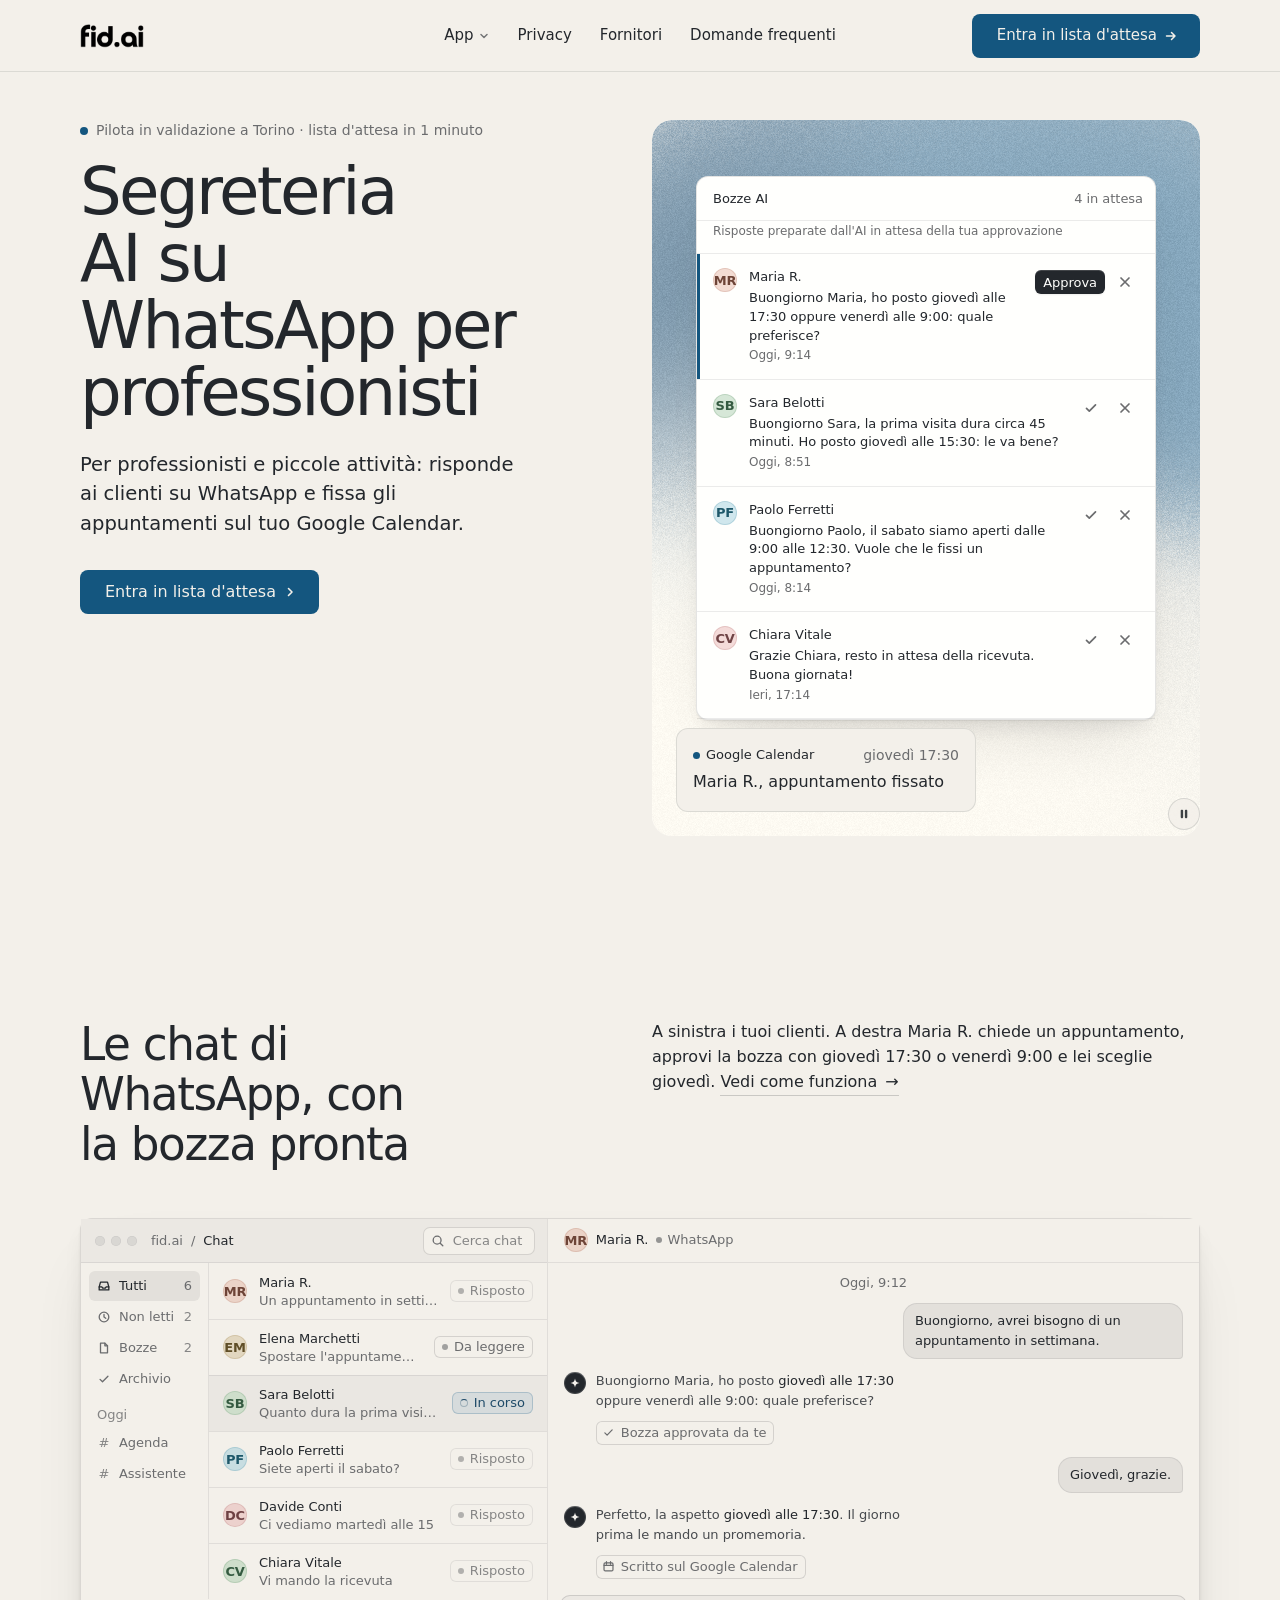
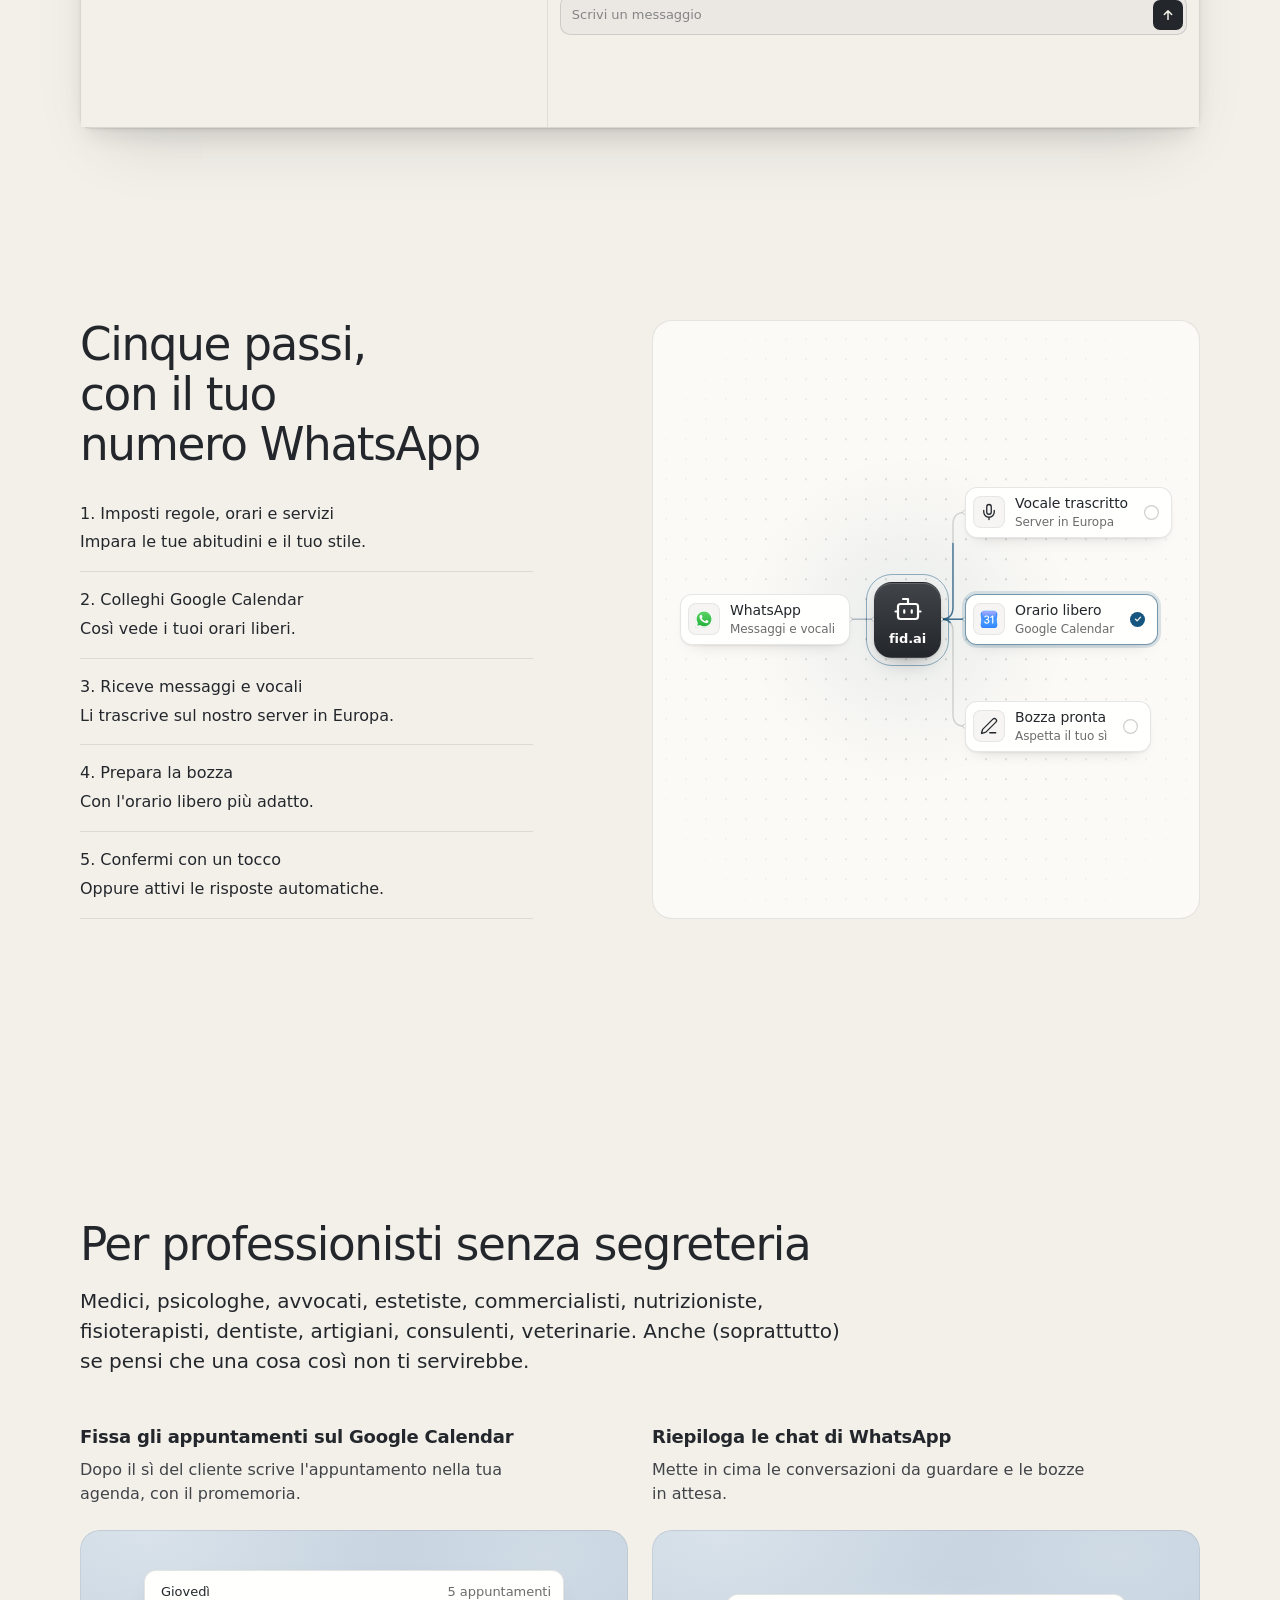
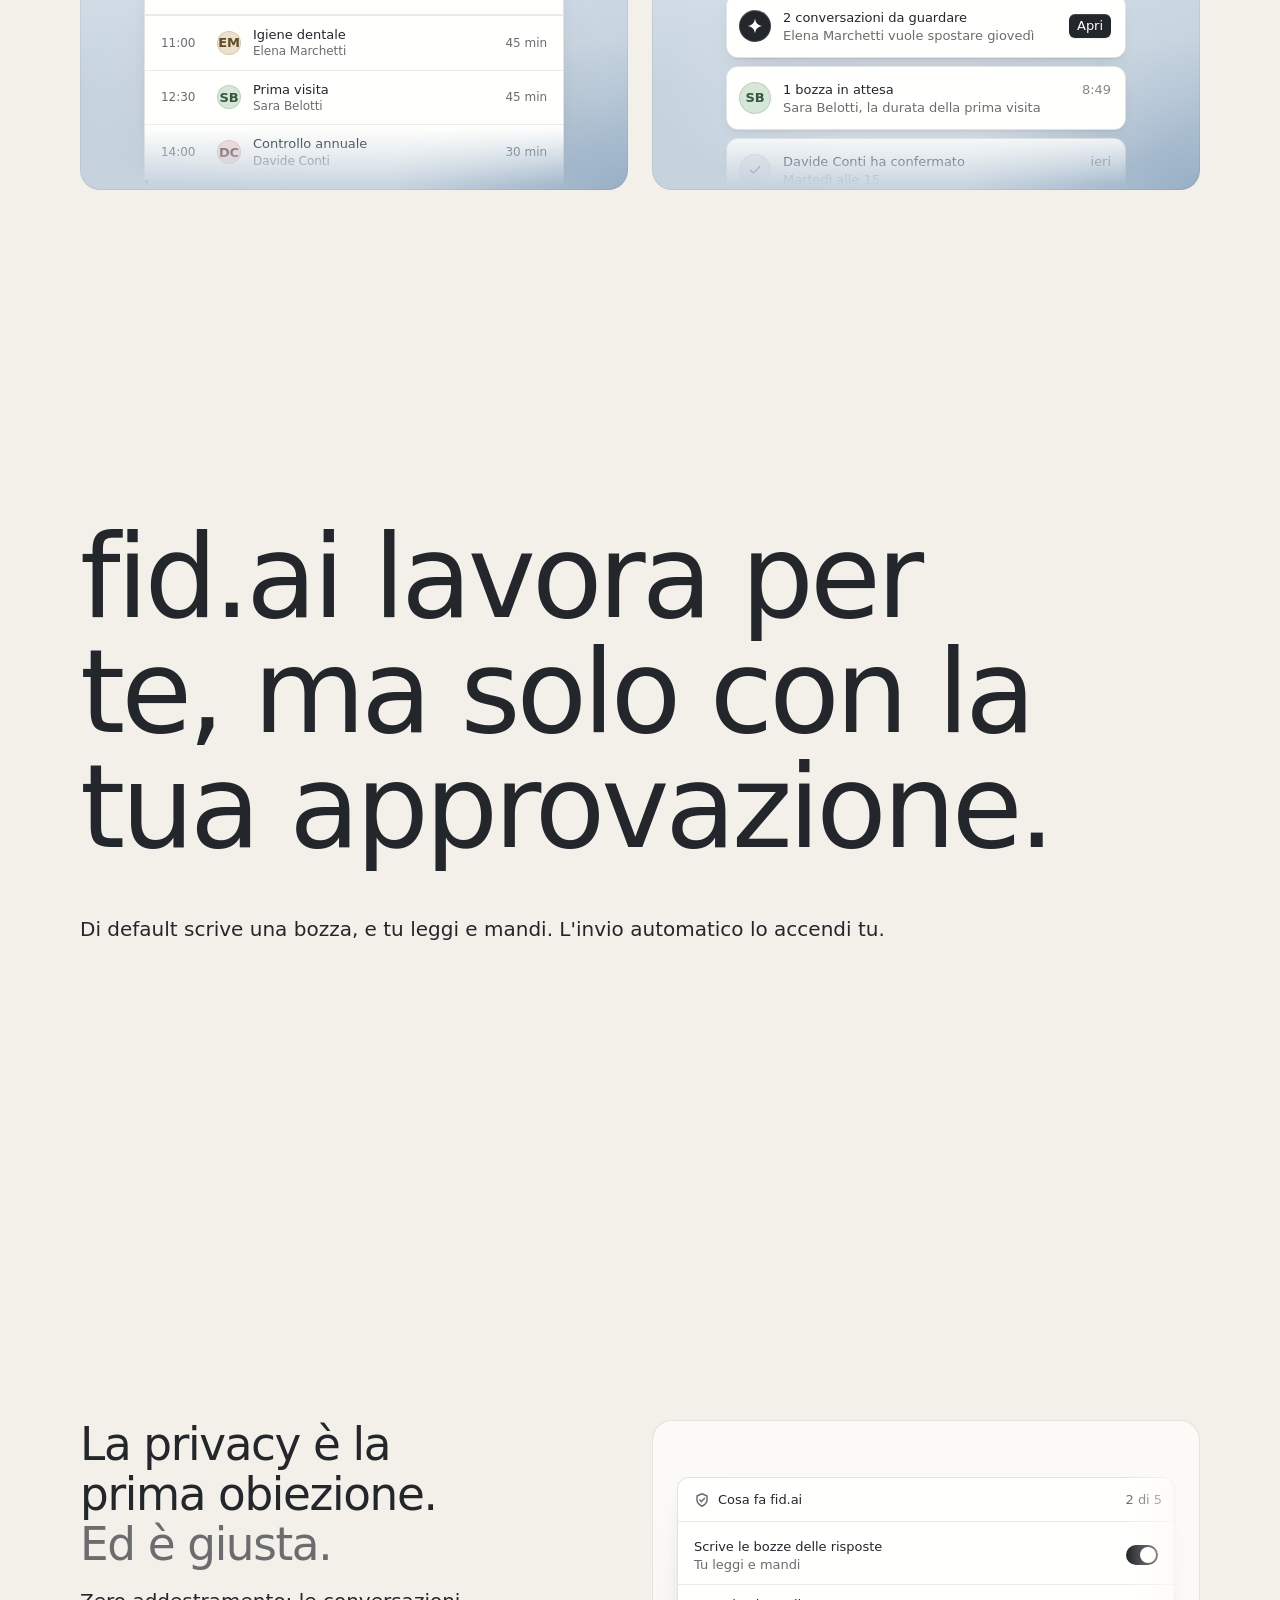
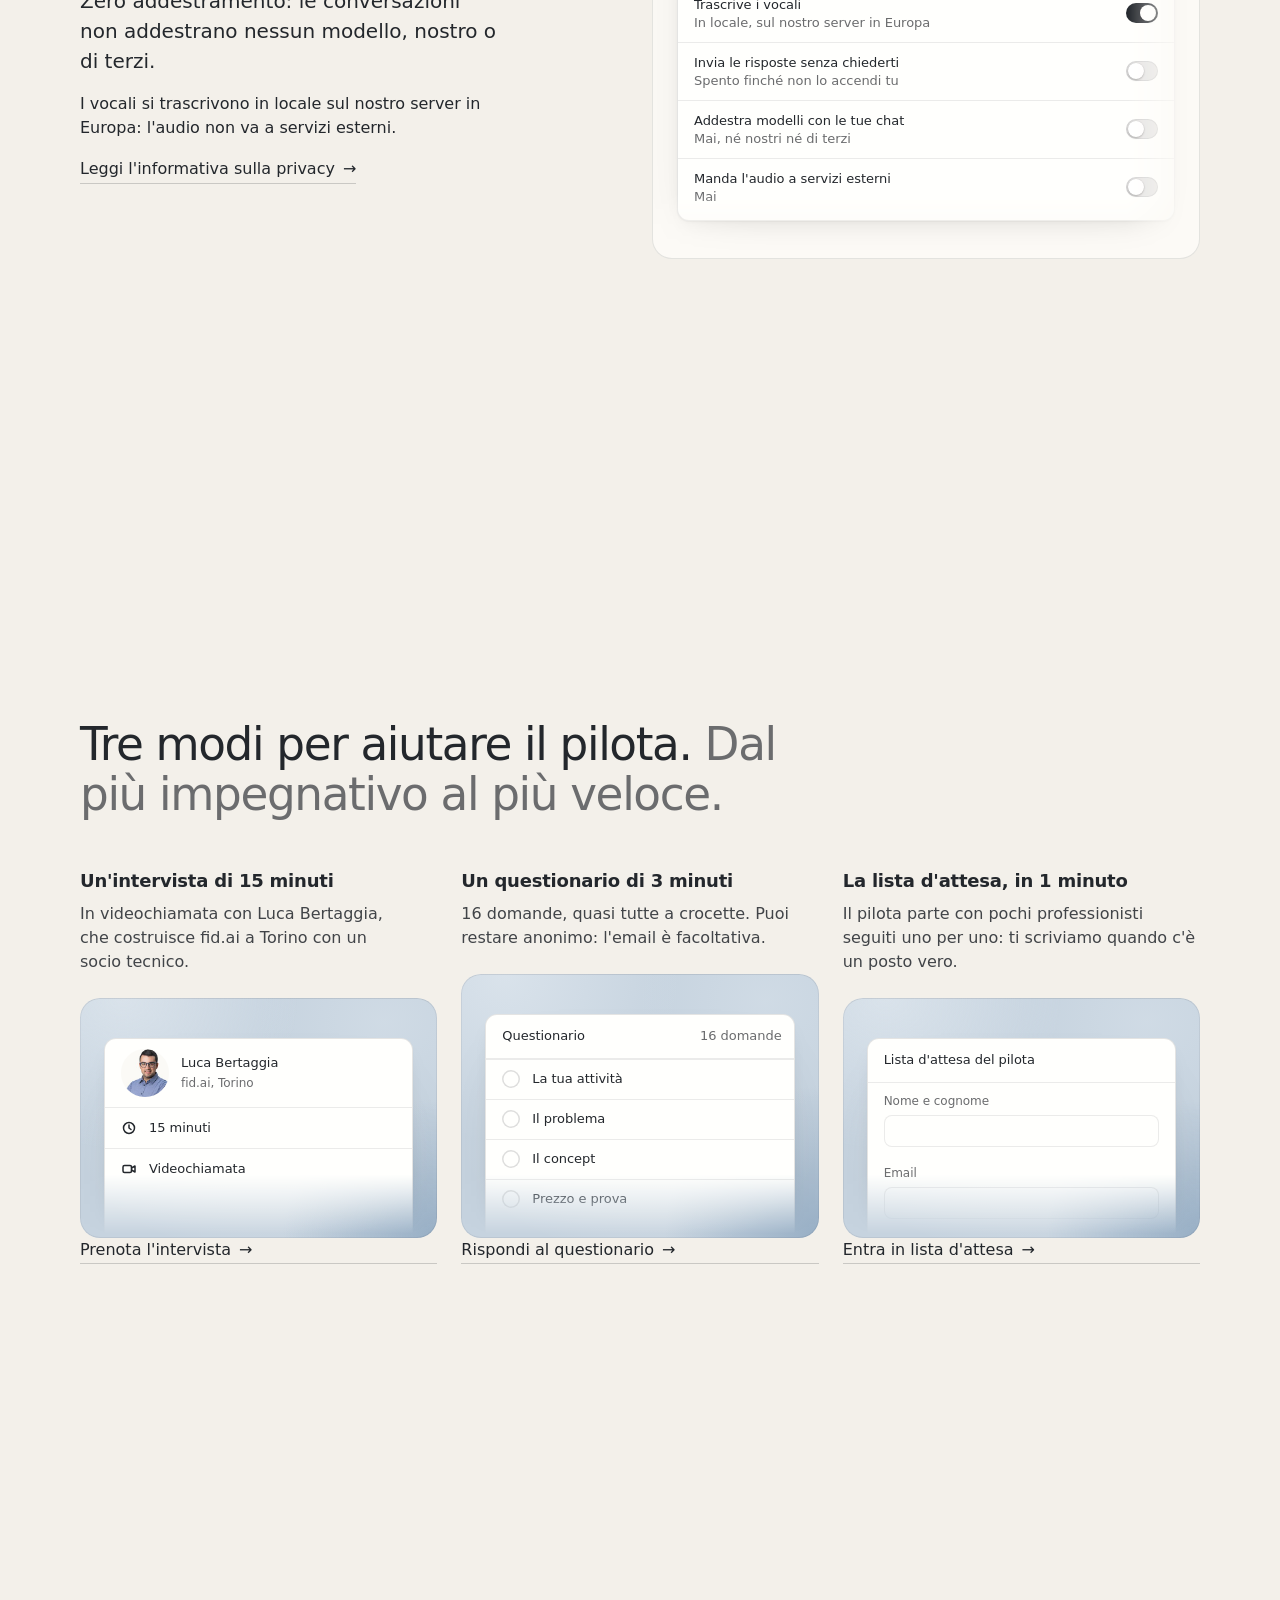
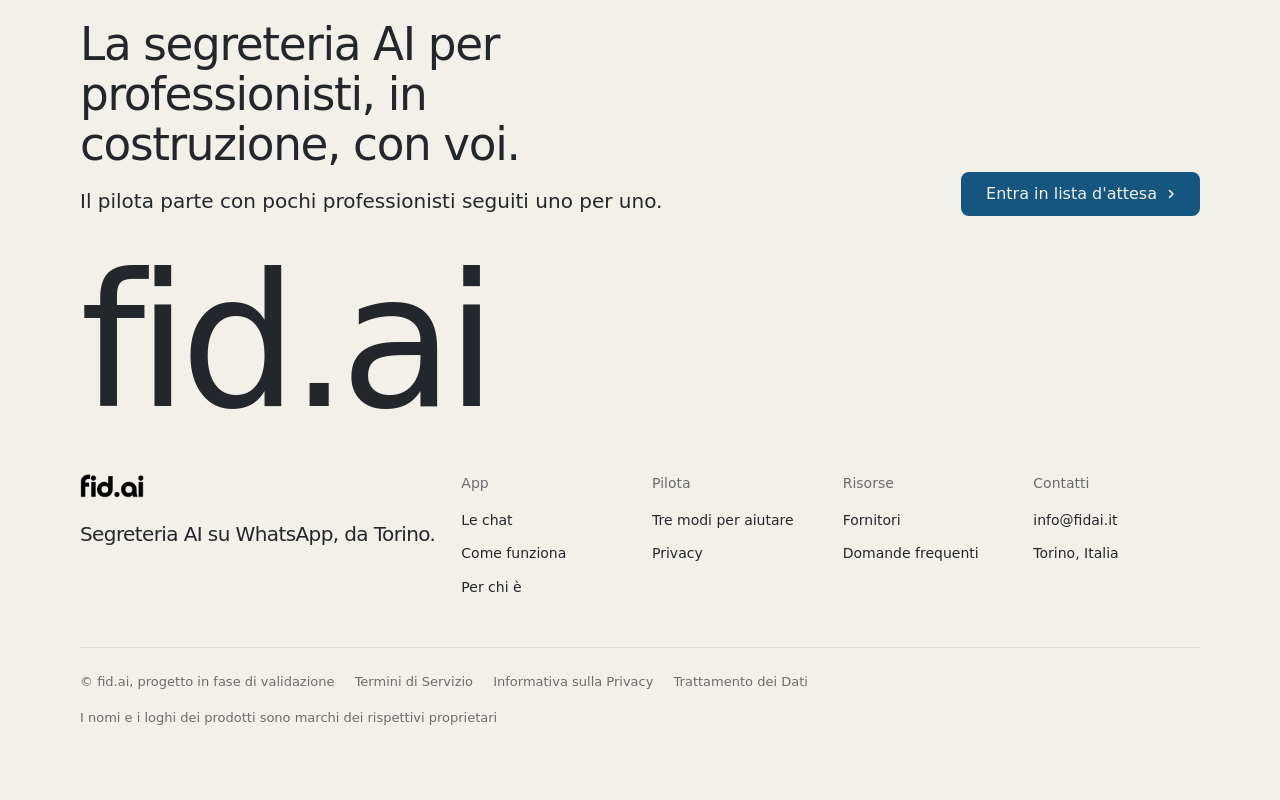
==== bozza-taste/index.html @ 705eefe1 "Bozza taste-skill in anteprima (non sostituisce la home) Co-Authored-By: Claude Opus 5.5 <noreply@an" ====
<!doctype html>
<html lang="it" data-type="software" data-radius="soft" data-ground="sky" data-buttons="arrow" data-motion>
<head>
<meta charset="utf-8">
<meta name="viewport" content="width=device-width, initial-scale=1, viewport-fit=cover">
<meta name="robots" content="noindex">
<title>fid.ai: segreteria AI su WhatsApp per professionisti</title>
<meta name="description" content="Risponde ai clienti su WhatsApp e fissa gli appuntamenti sul tuo Google Calendar, solo dopo il tuo sì. Pilota in validazione a Torino.">
<meta property="og:type" content="website">
<meta property="og:title" content="fid.ai: segreteria AI su WhatsApp per professionisti">
<meta property="og:description" content="Risponde ai clienti su WhatsApp e fissa gli appuntamenti sul Calendar, solo dopo il tuo sì.">
<meta property="og:image" content="share.jpg">
<meta name="twitter:card" content="summary_large_image">
<link rel="icon" href="img/favicon.png" type="image/png">
<link rel="apple-touch-icon" href="img/apple-touch-icon.png">
<meta name="theme-color" content="#f3f0ea">
<!-- <link rel="canonical" href="https://fidai.it/"> : da attivare quando la bozza sostituisce la home -->
<meta name="site-kind" content="software">
<meta name="page-type" content="software">
<link rel="preload" href="fonts/funnel-display.woff2" as="font" type="font/woff2" crossorigin>
<link rel="preload" href="fonts/funnel-sans.woff2" as="font" type="font/woff2" crossorigin>
<link rel="stylesheet" href="assets/system.css">
<link rel="stylesheet" href="assets/ui/cards.css">
<link rel="stylesheet" href="assets/motion/motion.css">
<link rel="stylesheet" href="assets/backgrounds/backgrounds.css">
<link rel="stylesheet" href="assets/layout/layout.css">
<link rel="stylesheet" href="assets/icons/icon.css">
<style>
@font-face { font-family: "Funnel Display"; src: url(fonts/funnel-display.woff2) format("woff2"); font-weight: 400 700; font-display: swap; }
@font-face { font-family: "Funnel Sans"; src: url(fonts/funnel-sans.woff2) format("woff2"); font-weight: 400 600; font-display: swap; }
@font-face { font-family: "DM Mono"; src: url(fonts/dm-mono-400.woff2) format("woff2"); font-weight: 400; font-display: swap; }
:root {
  --p-bg: #f3f0ea; --p-surface: #fcfaf6; --p-ink: #23272c; --p-muted: #6b6c6e;
  --p-accent: #14567f; --p-accent-ink: #f3f0ea; --p-action: #14567f; --p-action-ink: #f3f0ea;
  --p-inv-bg: #23272c; --p-inv-surface: #2f3337; --p-inv-ink: #f3f0ea; --p-inv-muted: #9d9d9c;
  --p-inv-accent: #f3f0ea; --p-inv-accent-ink: #23272c; --p-inv-action: #f3f0ea; --p-inv-action-ink: #23272c;
  --font-display: "Funnel Display", system-ui, sans-serif;
  --font-text: "Funnel Sans", system-ui, sans-serif;
  --font-mono: "DM Mono", ui-monospace, "SFMono-Regular", Menlo, Consolas, monospace;
  --display-weight: 400;
  --display-tracking: -0.03em;
  --display-tracking-xl: -0.04em;
  --ly-scale: 0.98;
}
</style>
<link rel="stylesheet" href="assets/ui/base.css">
<link rel="stylesheet" href="assets/ui/window/fragment.css">
<link rel="stylesheet" href="assets/ui/chat/fragment.css">
<link rel="stylesheet" href="assets/ui/calendar/fragment.css">
<link rel="stylesheet" href="assets/ui/notify/fragment.css">
<link rel="stylesheet" href="assets/ui/toggles/fragment.css">
<link rel="stylesheet" href="assets/ui/checklist/fragment.css">
<link rel="stylesheet" href="assets/diagrams/diagram.css">
<script>document.documentElement.classList.add('m-enter');setTimeout(()=>document.documentElement.classList.add('m-enter-done'),700)</script>
<script src="assets/backgrounds/backgrounds.js"></script>
<script>document.documentElement.classList.add('mo-js');setTimeout(()=>document.documentElement.classList.add('mo-safe'),2500)</script>
<link rel="modulepreload" href="assets/moments/moments.js">
<link rel="modulepreload" href="assets/moments/lib.js">
<link rel="modulepreload" href="assets/moments/liquid-type/moment.js">
<style>
  /* il logo del cliente nella barra e nel piè di pagina */
  .nav__logo img { display: block; height: 24px; width: auto; }
  /* dentro la figura dell'apertura: la schermata Bozze AI dell'app */
  .bz { width: 100%; }
  .bz__sub { margin: 0; padding: 0 16px 12px; font-size: 12px; color: var(--u-muted, #6b6c6e); }
  .bz__list { list-style: none; margin: 0; padding: 0; border-top: 1px solid var(--u-line); }
  .bz__row { display: grid; grid-template-columns: auto minmax(0, 1fr) auto; gap: 12px; align-items: start; padding: 14px 16px; border-bottom: 1px solid var(--u-line); }
  .bz__row.is-on { box-shadow: inset 3px 0 0 var(--accent); }
  .bz__text { display: flex; flex-direction: column; gap: 2px; font-size: 13px; line-height: 1.45; min-width: 0; }
  .bz__text b { font-weight: 500; }
  .bz__text time { font-size: 12px; color: var(--u-muted, #6b6c6e); }
  .bz__acts { display: flex; align-items: center; gap: 6px; }
  .bz__ico { display: inline-grid; place-items: center; width: 28px; height: 28px; border-radius: 8px; color: var(--u-muted, #6b6c6e); }
  .bz__ico svg { width: 16px; height: 16px; fill: none; stroke: currentColor; stroke-width: 1.7; stroke-linecap: round; stroke-linejoin: round; }
  /* la finestra dell'app: ricetta app-frame */
  .app.ui { display: grid; grid-template-columns: minmax(0, 5fr) minmax(0, 7fr); margin-top: var(--s-7); background: var(--u-bg); border: 1px solid var(--u-border); border-radius: var(--u-r); box-shadow: var(--u-shadow); }
  .app > .app__pane { position: relative; min-width: 0; min-height: 0; overflow: hidden; }
  .app > .app__pane + .app__pane { border-left: 1px solid var(--u-line); }
  .app > .app__pane > .ui-panel { width: 100%; border: 0; border-radius: 0; box-shadow: none; }
  .app > .app__pane::after { content: ""; position: absolute; inset: auto 0 0 0; height: 64px; background: linear-gradient(transparent, var(--u-bg)); pointer-events: none; }
  @media (min-width: 1024px) and (max-width: 1279px) { .app.ui { grid-template-columns: minmax(0, 4fr) minmax(0, 8fr); } }
  @media (max-width: 1023px) {
    .app.ui { grid-template-columns: minmax(0, 1fr); grid-template-rows: auto minmax(0, 1fr); }
    .app > .app__pane--list { max-height: 252px; }
    .app > .app__pane--list::after { display: none; }
    .app .ui-win__side { display: none; }
    .app .ui-win__body { grid-template-columns: minmax(0, 1fr); }
    .app > .app__pane + .app__pane { border-left: 0; border-top: 1px solid var(--u-line); }
  }
  @media (max-width: 639px) {
    .app.ui { grid-template-rows: minmax(0, 1fr); }
    .app > .app__pane--list { display: none; }
    .app > .app__pane + .app__pane { border-top: 0; }
  }
  /* le due schede di «per chi» */
  #per-chi .panel { --p-h: 260px; }
  @media (max-width: 639px) { #per-chi .panel { --p-h: 250px; } #come .frame, #privacy .frame { --ratio: 130%; } }
  /* tablet: il diagramma più basso, solo la prima scheda «aiuta» con il riquadro, così ogni sezione resta di una schermata */
  @media (min-width: 1024px) and (max-width: 1279px) { #privacy .frame { --ratio: 110%; } }
  @media (min-width: 800px) and (max-width: 1023px) { #privacy .frame { --ratio: 85% !important; } }
  @media (min-width: 640px) and (max-width: 1023px) { #come .frame { --ratio: 50%; } #come ol.rows { display: grid; grid-template-columns: 1fr 1fr; column-gap: var(--s-5); } #privacy .frame { --ratio: 70%; } #privacy .at-corner { --ay: calc(100% - 400px); } #per-chi .panel { --p-h: 310px; } #approvazione .mo-lt__type { font-size: 13vw; } .close__word { font-size: calc(22svh - 110px); } #come .wrap > *, #privacy .wrap > * { grid-column: 1 / -1; } #aiuta .card:not(:first-child) .panel { display: none; } }
  /* dentro le schede: l'agenda del giorno e i tre modi per aiutare */
  .ag, .mini { width: 100%; }
  .ag__list, .mini__list { list-style: none; margin: 0; padding: 0; }
  .ag__row { display: grid; grid-template-columns: 44px auto minmax(0, 1fr) auto; gap: 12px; align-items: center; padding: 10px 16px; border-top: 1px solid var(--u-line); font-size: 13px; }
  .ag__row time { font-size: 12px; color: var(--u-muted, #6b6c6e); }
  .ag__row.is-on { box-shadow: inset 3px 0 0 var(--accent); }
  .ag__text { display: flex; flex-direction: column; min-width: 0; line-height: 1.35; }
  .ag__text b, .mini b { font-weight: 500; }
  .ag__text span, .ag__dur, .mini__sub { font-size: 12px; color: var(--u-muted, #6b6c6e); }
  .mini__row { display: flex; align-items: center; gap: 12px; padding: 10px 16px; border-top: 1px solid var(--u-line); font-size: 13px; }
  .mini__row .ui-check__box { flex: none; }
  .mini__field { display: grid; gap: 4px; padding: 8px 16px; font-size: 12px; color: var(--u-muted, #6b6c6e); }
  .mini__field span { display: block; height: 32px; border: 1px solid var(--u-line); border-radius: 8px; background: var(--u-bg); }
  .mini__face { position: relative; display: block; flex: none; width: 48px; height: 48px; border-radius: 50%; overflow: clip; }
  .mini__face img { width: 100%; height: 100%; object-fit: cover; }
  .footer__legal .legal-item { margin-right: var(--s-4); }
  #aiuta .panel { --p-h: 240px; }
  @media (max-width: 639px) { .hero .ly-float { display: none; } }
  /* il nome in chiusura: Funnel Display sale oltre l'interlinea .86 del kit */
  .close__word { line-height: 1.02; }
</style>
</head>
<body>
<!-- type: software (segreteria AI su WhatsApp per professionisti)
     deal: hero split, nav nav-centre, close close-word, footer footer-columns, rhythm space, buttons arrow,
     mark arc (sostituito dal logo del cliente), palette: colori del marchio (start.mjs brand), type funnel,
     radius soft, ground sky, effect grain-gradient nella figura dell'apertura
     moments: liquid-type nella sezione #approvazione (marquee-row sorteggiato per primo e ri-sorteggiato: il suo scorrimento falliva cut-text e row-lines del checker) -->

<header class="nav nav--centre">
  <div class="wrap nav__bar">
    <a class="skip-link" href="#top">Vai al contenuto</a>
    <a class="nav__logo" href="#top"><img src="img/logo-nome-azienda.png" alt="fid.ai" width="64" height="24"></a>
    <nav class="nav__links" aria-label="Principale">
      <div class="nav__item">
        <a class="nav__link" href="#app">App <svg class="chev" viewBox="0 0 12 12" aria-hidden="true"><path d="M3 4.5l3 3 3-3" fill="none" stroke="currentColor" stroke-width="1.5" stroke-linecap="round" stroke-linejoin="round"/></svg></a>
        <div class="nav__menu">
          <div class="wrap grid">
            <div class="menu-col span-3">
              <p class="t-label">L'app</p>
              <a href="#app">Le chat<span>Le bozze accanto a ogni cliente</span></a>
              <a href="#come">Come funziona<span>Cinque passi, stesso numero</span></a>
              <a href="#per-chi">Per chi è<span>Professionisti senza segreteria</span></a>
            </div>
            <div class="menu-col span-3">
              <p class="t-label">Il pilota</p>
              <a href="#aiuta">Tre modi per aiutare<span>Intervista, questionario, lista</span></a>
              <a href="#privacy">Privacy<span>Bozza di default, dati in Europa</span></a>
            </div>
          </div>
        </div>
      </div>
      <div class="nav__item"><a class="nav__link" href="#privacy">Privacy</a></div>
      <div class="nav__item"><a class="nav__link" href="../resources/partner.html">Fornitori</a></div>
      <div class="nav__item"><a class="nav__link" href="../resources/faq.html">Domande frequenti</a></div>
    </nav>
    <div class="nav__actions">
      <a class="btn btn--primary" href="../lista-attesa.html">Entra in lista d'attesa</a>
    </div>
    <button class="nav__toggle" type="button" aria-expanded="false" aria-label="Menu">
      <svg width="18" height="18" viewBox="0 0 18 18" aria-hidden="true"><path d="M2 5h14M2 13h14" stroke="currentColor" stroke-width="1.6" stroke-linecap="round"/></svg>
    </button>
  </div>
</header>

<main id="top">
  <section class="hero hero--split" data-enter aria-labelledby="hero-h">
    <div class="wrap"><div class="hero-text grid hero__grid">
      <div class="hero__text span-5">
        <p class="hero__kicker"><span class="dot" aria-hidden="true"></span>Pilota in validazione a Torino · lista d'attesa in 1 minuto</p>
        <h1 id="hero-h">Segreteria AI su WhatsApp per professionisti</h1>
        <p class="hero__lead">Per professionisti e piccole attività: risponde ai clienti su WhatsApp e fissa gli appuntamenti sul tuo Google Calendar.</p>
        <div class="btn-row"><a class="btn btn--primary" href="../lista-attesa.html">Entra in lista d'attesa<svg class="m-arrow" viewBox="0 0 12 12" aria-hidden="true"><path class="m-arrow__stem" d="M1 6h8"/><path class="m-arrow__head" d="M4.5 2.5 8 6l-3.5 3.5"/></svg></a></div>
      </div>
      <div class="hero__media span-6 start-7" data-visual data-fx="grain-gradient" data-fx-seed="7">
        <div class="stage stage--fade-b"><div class="at-rise fit" style="--fit-max:460px;--ax:max(24px, 50% - 230px);--ay:56px;--ay-sm:24px">
          <div class="ui ui-panel bz" role="img" aria-label="La schermata Bozze AI di fid.ai: quattro risposte in attesa di approvazione, la prima per Maria R. con giovedì alle 17:30 o venerdì alle 9:00">
            <div class="ui-head"><div class="ui-title">Bozze AI</div><span class="ui-spacer"></span><div class="ui-meta">4 in attesa</div></div>
            <p class="bz__sub">Risposte preparate dall'AI in attesa della tua approvazione</p>
            <ul class="bz__list">
              <li class="bz__row is-on"><span class="ui-avatar" data-tone="1">MR</span><span class="bz__text"><b>Maria R.</b><span>Buongiorno Maria, ho posto giovedì alle 17:30 oppure venerdì alle 9:00: quale preferisce?</span><time>Oggi, 9:14</time></span><span class="bz__acts"><span class="ui-btn ui-btn--sm">Approva</span><span class="bz__ico"><svg viewBox="0 0 16 16"><path d="M4 4l8 8M12 4l-8 8"/></svg></span></span></li>
              <li class="bz__row"><span class="ui-avatar" data-tone="3">SB</span><span class="bz__text"><b>Sara Belotti</b><span>Buongiorno Sara, la prima visita dura circa 45 minuti. Ho posto giovedì alle 15:30: le va bene?</span><time>Oggi, 8:51</time></span><span class="bz__acts"><span class="bz__ico"><svg viewBox="0 0 16 16"><path d="m3.5 8.4 2.8 2.8 6.2-6.4"/></svg></span><span class="bz__ico"><svg viewBox="0 0 16 16"><path d="M4 4l8 8M12 4l-8 8"/></svg></span></span></li>
              <li class="bz__row"><span class="ui-avatar" data-tone="4">PF</span><span class="bz__text"><b>Paolo Ferretti</b><span>Buongiorno Paolo, il sabato siamo aperti dalle 9:00 alle 12:30. Vuole che le fissi un appuntamento?</span><time>Oggi, 8:14</time></span><span class="bz__acts"><span class="bz__ico"><svg viewBox="0 0 16 16"><path d="m3.5 8.4 2.8 2.8 6.2-6.4"/></svg></span><span class="bz__ico"><svg viewBox="0 0 16 16"><path d="M4 4l8 8M12 4l-8 8"/></svg></span></span></li>
              <li class="bz__row"><span class="ui-avatar" data-tone="5">CV</span><span class="bz__text"><b>Chiara Vitale</b><span>Grazie Chiara, resto in attesa della ricevuta. Buona giornata!</span><time>Ieri, 17:14</time></span><span class="bz__acts"><span class="bz__ico"><svg viewBox="0 0 16 16"><path d="m3.5 8.4 2.8 2.8 6.2-6.4"/></svg></span><span class="bz__ico"><svg viewBox="0 0 16 16"><path d="M4 4l8 8M12 4l-8 8"/></svg></span></span></li>
            </ul>
          </div>
        </div></div>
        <div class="ly-float">
          <div class="ly-float__row"><span class="ly-live">Google Calendar</span><span>giovedì 17:30</span></div>
          <div class="ly-float__title">Maria R., appuntamento fissato</div>
        </div>
      </div>
    </div></div>
  </section>

  <section class="section" id="app" aria-labelledby="app-h">
    <div class="wrap">
      <div class="grid">
        <h2 class="span-5" id="app-h">Le chat di WhatsApp, con la bozza pronta</h2>
        <p class="span-6 start-7">A sinistra i tuoi clienti. A destra Maria R. chiede un appuntamento, approvi la bozza con giovedì 17:30 o venerdì 9:00 e lei sceglie giovedì. <a class="link" href="#come">Vedi come funziona</a></p>
      </div>
      <div class="ui app fill" role="img" aria-label="La finestra di fid.ai: l'elenco delle chat WhatsApp accanto alla conversazione con Maria R., con la bozza approvata e l'appuntamento di giovedì alle 17:30 sul Google Calendar" data-ui-pause-host>
        <div class="app__pane app__pane--list">
          <div class="ui ui-panel ui-win" data-ui="window" data-open="Bozza" data-work="In corso" data-done="Risposto">
            <div class="ui-win__bar">
              <span class="ui-dots" aria-hidden="true"><i></i><i></i><i></i></span>
              <span class="ui-win__crumb">fid.ai <i>/</i> <b>Chat</b></span>
              <span class="ui-spacer"></span>
              <span class="ui-win__search" aria-hidden="true"><svg class="ui-icon" viewBox="0 0 16 16"><circle cx="7" cy="7" r="4.5"/><path d="m10.5 10.5 3 3"/></svg><span class="ui-win__ph">Cerca chat</span></span>
            </div>
            <div class="ui-win__body">
              <nav class="ui-win__side" aria-hidden="true">
                <span class="ui-win__nav is-on"><svg class="ui-icon" viewBox="0 0 16 16"><path d="M2.5 9h3l1 1.5h3l1-1.5h3"/><path d="M2.5 9 4 3.5h8L13.5 9v3.5h-11z"/></svg>Tutti<em>6</em></span>
                <span class="ui-win__nav"><svg class="ui-icon" viewBox="0 0 16 16"><circle cx="8" cy="8" r="5.5"/><path d="M8 5v3l2 1.5"/></svg>Non letti<em>2</em></span>
                <span class="ui-win__nav"><svg class="ui-icon" viewBox="0 0 16 16"><path d="M4 2.5h5l3 3v8H4z"/><path d="M9 2.5v3h3"/></svg>Bozze<em>2</em></span>
                <span class="ui-win__nav"><svg class="ui-icon" viewBox="0 0 16 16"><path d="m3.5 8.4 2.8 2.8 6.2-6.4"/></svg>Archivio</span>
                <span class="ui-win__label">Oggi</span>
                <span class="ui-win__nav"><span class="ui-win__hash">#</span>Agenda</span>
                <span class="ui-win__nav"><span class="ui-win__hash">#</span>Assistente</span>
              </nav>
              <div class="ui-win__main">
                <div class="ui-win__cols" aria-hidden="true"><span>Cliente</span><span>Messaggio</span><span>Stato</span><span>Ora</span></div>
                <ul class="ui-win__rows">
                  <li class="ui-win__row" data-row><span class="ui-avatar" data-tone="1">MR</span><span class="ui-win__who">Maria R.</span><span class="ui-win__sub">Un appuntamento in settimana</span><span class="ui-win__st is-you" data-st>Bozza</span><span class="ui-win__age">9:12</span></li>
                  <li class="ui-win__row" data-row><span class="ui-avatar" data-tone="2">EM</span><span class="ui-win__who">Elena Marchetti</span><span class="ui-win__sub">Spostare l'appuntamento di giovedì</span><span class="ui-win__st" data-st>Da leggere</span><span class="ui-win__age">9:06</span></li>
                  <li class="ui-win__row" data-row><span class="ui-avatar" data-tone="3">SB</span><span class="ui-win__who">Sara Belotti</span><span class="ui-win__sub">Quanto dura la prima visita?</span><span class="ui-win__st" data-st>Bozza</span><span class="ui-win__age">8:49</span></li>
                  <li class="ui-win__row" data-row><span class="ui-avatar" data-tone="4">PF</span><span class="ui-win__who">Paolo Ferretti</span><span class="ui-win__sub">Siete aperti il sabato?</span><span class="ui-win__st is-done" data-st>Risposto</span><span class="ui-win__age">8:14</span></li>
                  <li class="ui-win__row" data-row><span class="ui-avatar" data-tone="5">DC</span><span class="ui-win__who">Davide Conti</span><span class="ui-win__sub">Ci vediamo martedì alle 15</span><span class="ui-win__st is-done" data-st>Risposto</span><span class="ui-win__age">Ieri</span></li>
                  <li class="ui-win__row" data-row><span class="ui-avatar" data-tone="3">CV</span><span class="ui-win__who">Chiara Vitale</span><span class="ui-win__sub">Vi mando la ricevuta</span><span class="ui-win__st is-done" data-st>Risposto</span><span class="ui-win__age">Ieri</span></li>
                </ul>
              </div>
            </div>
          </div>
        </div>
        <div class="app__pane app__pane--open" data-ui-loop>
          <div class="ui ui-panel ui-chat" data-ui="chat">
            <div class="ui-head">
              <span class="ui-avatar" data-tone="1" aria-hidden="true">MR</span>
              <div class="ui-title">Maria R.</div>
              <span class="ui-chat__online">WhatsApp</span>
              <span class="ui-spacer"></span>
            </div>
            <div class="ui-chat__body">
              <div class="ui-chat__day">Oggi, 9:12</div>
              <div class="ui-msg ui-msg--me" data-chat-q><span class="ui-msg__text">Buongiorno, avrei bisogno di un appuntamento in settimana.</span></div>
              <div class="ui-msg ui-msg--bot">
                <span class="ui-agent ui-msg__av" aria-hidden="true"></span>
                <span class="ui-msg__col">
                  <span class="ui-chat__answer">Buongiorno Maria, ho posto <b>giovedì alle 17:30</b> oppure venerdì alle 9:00: quale preferisce?</span>
                  <span class="ui-chat__srcs"><span class="ui-chat__src"><svg class="ui-icon" viewBox="0 0 16 16"><path d="m3.5 8.4 2.8 2.8 6.2-6.4"/></svg>Bozza approvata da te</span></span>
                </span>
              </div>
              <div class="ui-msg ui-msg--me"><span class="ui-msg__text">Giovedì, grazie.</span></div>
              <div class="ui-msg ui-msg--bot" data-chat-a>
                <span class="ui-agent ui-msg__av" aria-hidden="true"></span>
                <span class="ui-msg__col">
                  <span class="ui-chat__typing" aria-hidden="true"><i></i><i></i><i></i></span>
                  <span class="ui-chat__answer">Perfetto, la aspetto <b>giovedì alle 17:30</b>. Il giorno prima le mando un promemoria.</span>
                  <span class="ui-chat__srcs"><span class="ui-chat__src"><svg class="ui-icon" viewBox="0 0 16 16"><rect x="2.5" y="3.5" width="11" height="10" rx="1.5"/><path d="M2.5 6.5h11M5.5 2v3M10.5 2v3"/></svg>Scritto sul Google Calendar</span></span>
                </span>
              </div>
            </div>
            <div class="ui-chat__input"><span class="ui-chat__ph">Scrivi un messaggio</span><span class="ui-chat__send" aria-hidden="true"><svg viewBox="0 0 16 16" width="14" height="14"><path d="M8 13V3.5M3.8 7.5 8 3.3l4.2 4.2" fill="none" stroke="currentColor" stroke-width="1.7" stroke-linecap="round" stroke-linejoin="round"/></svg></span></div>
          </div>
        </div>
      </div>
    </div>
  </section>

  <section class="section g2m" id="come" aria-labelledby="come-h">
    <div class="wrap grid">
        <div class="span-5">
          <h2 id="come-h">Cinque passi, con il tuo numero WhatsApp</h2>
          <ol class="rows" style="margin-top: var(--s-6)">
            <li><span class="rows__name">1. Imposti regole, orari e servizi</span><p>Impara le tue abitudini e il tuo stile.</p></li>
            <li><span class="rows__name">2. Colleghi Google Calendar</span><p>Così vede i tuoi orari liberi.</p></li>
            <li><span class="rows__name">3. Riceve messaggi e vocali</span><p>Li trascrive sul nostro server in Europa.</p></li>
            <li><span class="rows__name">4. Prepara la bozza</span><p>Con l'orario libero più adatto.</p></li>
            <li><span class="rows__name">5. Confermi con un tocco</span><p>Oppure attivi le risposte automatiche.</p></li>
          </ol>
        </div>
        <div class="frame frame--split span-6 start-7">
          <div class="dg" data-diagram data-dg-still><script type="application/json">{"layout":"lanes","motion":{"pulse":"none"},"alt":"Un messaggio o un vocale su WhatsApp arriva a fid.ai, che trascrive il vocale sul server in Europa, trova l'orario libero sul Google Calendar e prepara la bozza che aspetta il tuo sì.","input":{"label":"WhatsApp","icon":"whatsapp","sub":"Messaggi e vocali"},"core":{"label":"fid.ai","icon":"ui:bot"},"lanes":[{"label":"Vocale trascritto","icon":"ui:mic","done":true,"sub":"Server in Europa"},{"label":"Orario libero","icon":"google-calendar","done":true,"sub":"Google Calendar"},{"label":"Bozza pronta","icon":"ui:pen-line","done":true,"sub":"Aspetta il tuo sì"}]}</script></div>
        </div>
    </div>
  </section>

  <section class="section" id="per-chi" style="--hm: 2" aria-labelledby="per-chi-h">
    <div class="wrap">
      <div class="section-head">
        <h2 id="per-chi-h">Per professionisti senza segreteria</h2>
        <p>Medici, psicologhe, avvocati, estetiste, commercialisti, nutrizioniste, fisioterapisti, dentiste, artigiani, consulenti, veterinarie. Anche (soprattutto) se pensi che una cosa così non ti servirebbe.</p>
      </div>
      <div class="grid">
        <article class="card card--row card--open span-6 m-nolift">
          <h3>Fissa gli appuntamenti sul Google Calendar</h3>
          <p>Dopo il sì del cliente scrive l'appuntamento nella tua agenda, con il promemoria.</p>
          <div class="panel">
            <div class="stage stage--fade-b"><div class="at-rise fit to-edge" style="--fit-max:420px;--ax:max(24px, 50% - 210px);--ay:40px;--ay-sm:16px">
              <div class="ui ui-panel ag" role="img" aria-label="L'agenda di giovedì in fid.ai: cinque appuntamenti, alle 17:30 quello di Maria R.">
                <div class="ui-head"><div class="ui-title">Giovedì</div><span class="ui-spacer"></span><div class="ui-meta">5 appuntamenti</div></div>
                <ul class="ag__list">
                  <li class="ag__row"><time>11:00</time><span class="ui-avatar" data-tone="2">EM</span><span class="ag__text"><b>Igiene dentale</b><span>Elena Marchetti</span></span><span class="ag__dur">45 min</span></li>
                  <li class="ag__row"><time>12:30</time><span class="ui-avatar" data-tone="3">SB</span><span class="ag__text"><b>Prima visita</b><span>Sara Belotti</span></span><span class="ag__dur">45 min</span></li>
                  <li class="ag__row"><time>14:00</time><span class="ui-avatar" data-tone="5">DC</span><span class="ag__text"><b>Controllo annuale</b><span>Davide Conti</span></span><span class="ag__dur">30 min</span></li>
                  <li class="ag__row is-on"><time>17:30</time><span class="ui-avatar" data-tone="1">MR</span><span class="ag__text"><b>Appuntamento</b><span>Maria R., promemoria il giorno prima</span></span><span class="ag__dur">Nuovo</span></li>
                  <li class="ag__row"><time>18:30</time><span class="ui-avatar" data-tone="4">PF</span><span class="ag__text"><b>Controllo</b><span>Paolo Ferretti</span></span><span class="ag__dur">30 min</span></li>
                </ul>
              </div>
            </div></div>
          </div>
        </article>
        <article class="card card--row card--open span-6 m-nolift">
          <h3>Riepiloga le chat di WhatsApp</h3>
          <p>Mette in cima le conversazioni da guardare e le bozze in attesa.</p>
          <div class="panel">
            <div class="stage stage--fade-b"><div class="at-rise fit" style="--fit-max:400px;--ax:max(24px, 50% - 200px);--ay:calc(100% - 196px);--ay-sm:calc(100% - 196px)">
              <div class="ui ui-notify" data-ui="notify">
                <ul class="ui-notify__list" data-notify-list>
                  <li class="ui-note"><span class="ui-agent ui-note__av" aria-hidden="true"></span><span class="ui-note__text"><span class="ui-note__title">2 conversazioni da guardare<time>ora</time></span><span class="ui-note__body">Elena Marchetti vuole spostare giovedì</span></span><span class="ui-btn ui-btn--sm ui-note__btn">Apri</span></li>
                  <li class="ui-note"><span class="ui-avatar ui-note__av" data-tone="3">SB</span><span class="ui-note__text"><span class="ui-note__title">1 bozza in attesa<time>8:49</time></span><span class="ui-note__body">Sara Belotti, la durata della prima visita</span></span></li>
                  <li class="ui-note"><span class="ui-note__ico"><svg class="ui-icon" viewBox="0 0 16 16"><path d="m3.5 8.4 2.8 2.8 6.2-6.4"/></svg></span><span class="ui-note__text"><span class="ui-note__title">Davide Conti ha confermato<time>ieri</time></span><span class="ui-note__body">Martedì alle 15</span></span></li>
                </ul>
              </div>
            </div></div>
          </div>
        </article>
      </div>
    </div>
  </section>

  <section class="section statement" id="approvazione" aria-labelledby="appr-h">
    <div class="wrap">
      <div data-moment="liquid-type" data-moment-opts='{"strength": 0.6}'>
        <h2 class="mo-lt__type" id="appr-h">fid.ai lavora per te, ma solo con la tua approvazione.</h2>
        <p class="t-lead" style="margin-top: var(--s-7)">Di default scrive una bozza, e tu leggi e mandi. L'invio automatico lo accendi tu.</p>
      </div>
    </div>
  </section>

  <section class="section g2m" id="privacy" aria-labelledby="privacy-h">
    <div class="wrap grid">
        <div class="span-5 stack-4">
          <h2 id="privacy-h">La privacy è la prima obiezione. <span class="muted">Ed è giusta.</span></h2>
          <p class="t-lead">Zero addestramento: le conversazioni non addestrano nessun modello, nostro o di terzi.</p>
          <p>I vocali si trascrivono in locale sul nostro server in Europa: l'audio non va a servizi esterni.</p>
          <p><a class="link" href="../legal/informativa-privacy.html">Leggi l'informativa sulla privacy</a></p>
        </div>
        <div class="frame frame--split span-6 start-7">
          <div class="stage stage--fade-br"><div class="at-corner fit" style="--fit-max:560px;--ax:max(24px, 50% - 280px);--ay:56px">
            <div class="ui ui-panel ui-toggles" data-ui="toggles">
              <div class="ui-head">
                <svg class="ui-icon ui-toggles__ico" viewBox="0 0 16 16" aria-hidden="true"><path d="M8 1.8 13 4v3.6c0 3-2.1 5.4-5 6.6-2.9-1.2-5-3.6-5-6.6V4z"/><path d="m5.8 8 1.6 1.6 3-3.2"/></svg>
                <div class="ui-title">Cosa fa fid.ai</div>
                <span class="ui-spacer"></span>
                <div class="ui-meta" data-tg-count>2 di 5</div>
              </div>
              <ul class="ui-toggles__list">
                <li class="ui-tg"><span class="ui-tg__text"><span class="ui-tg__label">Scrive le bozze delle risposte</span><span class="ui-tg__sub">Tu leggi e mandi</span></span><button class="ui-switch is-on" type="button" role="switch" aria-checked="true" aria-label="Scrive le bozze delle risposte"><i></i></button></li>
                <li class="ui-tg"><span class="ui-tg__text"><span class="ui-tg__label">Trascrive i vocali</span><span class="ui-tg__sub">In locale, sul nostro server in Europa</span></span><button class="ui-switch is-on" type="button" role="switch" aria-checked="true" aria-label="Trascrive i vocali"><i></i></button></li>
                <li class="ui-tg"><span class="ui-tg__text"><span class="ui-tg__label">Invia le risposte senza chiederti</span><span class="ui-tg__sub">Spento finché non lo accendi tu</span></span><button class="ui-switch" type="button" role="switch" aria-checked="false" aria-label="Invia le risposte senza chiederti"><i></i></button></li>
                <li class="ui-tg"><span class="ui-tg__text"><span class="ui-tg__label">Addestra modelli con le tue chat</span><span class="ui-tg__sub">Mai, né nostri né di terzi</span></span><button class="ui-switch" type="button" role="switch" aria-checked="false" aria-label="Addestra modelli con le tue chat" disabled><i></i></button></li>
                <li class="ui-tg"><span class="ui-tg__text"><span class="ui-tg__label">Manda l'audio a servizi esterni</span><span class="ui-tg__sub">Mai</span></span><button class="ui-switch" type="button" role="switch" aria-checked="false" aria-label="Manda l'audio a servizi esterni" disabled><i></i></button></li>
              </ul>
            </div>
          </div></div>
        </div>
    </div>
  </section>

  <section class="section" id="aiuta" style="--hm: 2" aria-labelledby="aiuta-h">
    <div class="wrap">
      <div class="section-head">
        <h2 id="aiuta-h">Tre modi per aiutare il pilota. <span class="muted">Dal più impegnativo al più veloce.</span></h2>
      </div>
      <div class="grid">
        <a class="card card--row card--open span-4" href="https://calendar.app.google/BSCFrTZiFVUPNc6TA">
          <h3>Un'intervista di 15 minuti</h3>
          <p>In videochiamata con Luca Bertaggia, che costruisce fid.ai a Torino con un socio tecnico.</p>
          <div class="panel">
            <div class="stage stage--fade-b"><div class="at-rise fit to-edge" style="--fit-max:320px;--ax:max(24px, 50% - 160px);--ay:40px;--ay-sm:16px">
              <div class="ui ui-panel mini">
                <div class="mini__row" style="border-top:0"><span class="m-zoom mini__face"><img class="frame__img" src="img/luca.jpg" alt="Luca Bertaggia" width="48" height="48" data-source="client" data-subject="il fondatore"></span><span><b>Luca Bertaggia</b><br><span class="mini__sub">fid.ai, Torino</span></span></div>
                <div class="mini__row"><svg class="ui-icon" viewBox="0 0 16 16" aria-hidden="true"><circle cx="8" cy="8" r="5.5"/><path d="M8 5v3l2 1.5"/></svg>15 minuti</div>
                <div class="mini__row"><svg class="ui-icon" viewBox="0 0 16 16" aria-hidden="true"><rect x="2" y="4.5" width="8.5" height="7" rx="1.5"/><path d="m10.5 7 3.5-2v6l-3.5-2"/></svg>Videochiamata</div>
              </div>
            </div></div>
          </div>
          <span class="link">Prenota l'intervista</span>
        </a>
        <a class="card card--row card--open span-4" href="../questionario.html">
          <h3>Un questionario di 3 minuti</h3>
          <p>16 domande, quasi tutte a crocette. Puoi restare anonimo: l'email è facoltativa.</p>
          <div class="panel">
            <div class="stage stage--fade-b"><div class="at-rise fit to-edge" style="--fit-max:320px;--ax:max(24px, 50% - 160px);--ay:40px;--ay-sm:16px">
              <div class="ui ui-panel mini ui-checks" role="img" aria-label="Le quattro sezioni del questionario: la tua attività, il problema, il concept, prezzo e prova">
                <div class="ui-head"><div class="ui-title">Questionario</div><span class="ui-spacer"></span><div class="ui-meta">16 domande</div></div>
                <div class="mini__row ui-check"><span class="ui-check__box"><svg viewBox="0 0 16 16"><path d="m4.5 8.2 2.3 2.3 4.7-5"/></svg></span>La tua attività</div>
                <div class="mini__row ui-check"><span class="ui-check__box"><svg viewBox="0 0 16 16"><path d="m4.5 8.2 2.3 2.3 4.7-5"/></svg></span>Il problema</div>
                <div class="mini__row ui-check"><span class="ui-check__box"><svg viewBox="0 0 16 16"><path d="m4.5 8.2 2.3 2.3 4.7-5"/></svg></span>Il concept</div>
                <div class="mini__row ui-check"><span class="ui-check__box"><svg viewBox="0 0 16 16"><path d="m4.5 8.2 2.3 2.3 4.7-5"/></svg></span>Prezzo e prova</div>
              </div>
            </div></div>
          </div>
          <span class="link">Rispondi al questionario</span>
        </a>
        <a class="card card--row card--open span-4" href="../lista-attesa.html">
          <h3>La lista d'attesa, in 1 minuto</h3>
          <p>Il pilota parte con pochi professionisti seguiti uno per uno: ti scriviamo quando c'è un posto vero.</p>
          <div class="panel">
            <div class="stage stage--fade-b"><div class="at-rise fit to-edge" style="--fit-max:320px;--ax:max(24px, 50% - 160px);--ay:40px;--ay-sm:16px">
              <div class="ui ui-panel mini" role="img" aria-label="Il modulo della lista d'attesa del pilota: nome e cognome, email, tipo di attività">
                <div class="ui-head"><div class="ui-title">Lista d'attesa del pilota</div></div>
                <div class="mini__field">Nome e cognome<span></span></div>
                <div class="mini__field">Email<span></span></div>
                <div class="mini__field">Che tipo di attività gestisci?<span></span></div>
              </div>
            </div></div>
          </div>
          <span class="link">Entra in lista d'attesa</span>
        </a>
      </div>
    </div>
  </section>
</main>

<footer class="footer closing g2m" id="contact" aria-labelledby="close-h">
  <div class="wrap">
    <div class="closing__cta close--word">
      <div class="section-head--split">
        <div><h2 id="close-h">La segreteria AI per professionisti, in costruzione, con voi.</h2><p class="t-lead">Il pilota parte con pochi professionisti seguiti uno per uno.</p></div>
        <a class="btn btn--primary" href="../lista-attesa.html">Entra in lista d'attesa<svg class="m-arrow" viewBox="0 0 12 12" aria-hidden="true"><path class="m-arrow__stem" d="M1 6h8"/><path class="m-arrow__head" d="M4.5 2.5 8 6l-3.5 3.5"/></svg></a>
      </div>
      <p class="close__word" aria-hidden="true">fid.ai</p>
    </div>
    <div class="closing__links">
      <div class="grid">
        <div class="span-4 stack-4">
          <a class="nav__logo" href="#top"><img src="img/logo-nome-azienda.png" alt="fid.ai" width="64" height="24"></a>
          <p class="footer__lede">Segreteria AI su WhatsApp, da Torino.</p>
        </div>
        <div class="span-2 footer__col"><h3>App</h3><ul><li><a href="#app">Le chat</a></li><li><a href="#come">Come funziona</a></li><li><a href="#per-chi">Per chi è</a></li></ul></div>
        <div class="span-2 footer__col"><h3>Pilota</h3><ul><li><a href="#aiuta">Tre modi per aiutare</a></li><li><a href="#privacy">Privacy</a></li></ul></div>
        <div class="span-2 footer__col"><h3>Risorse</h3><ul><li><a href="../resources/partner.html">Fornitori</a></li><li><a href="../resources/faq.html">Domande frequenti</a></li></ul></div>
        <div class="span-2 footer__col"><h3>Contatti</h3><ul><li><a href="mailto:info@fidai.it">info@fidai.it</a></li><li>Torino, Italia</li></ul></div>
      </div>
      <div class="footer__legal">
        <span><span class="legal-item">&copy; fid.ai, progetto in fase di validazione</span> <a class="legal-item" href="../legal/termini-di-servizio.html">Termini di Servizio</a> <a class="legal-item" href="../legal/informativa-privacy.html">Informativa sulla Privacy</a> <a class="legal-item" href="../legal/dpa.html">Trattamento dei Dati</a></span>
        <div class="socials"></div>
        <span class="credits">I nomi e i loghi dei prodotti sono marchi dei rispettivi proprietari</span>
      </div>
    </div>
  </div>
</footer>

<nav class="actionbar" aria-label="Azioni rapide">
  <a class="btn btn--primary" href="../lista-attesa.html">Entra in lista d'attesa</a>
</nav>

<script type="module" src="assets/system.js"></script>
<script type="module" src="assets/motion/motion.js"></script>
<script type="module" src="assets/layout/layout.js"></script>
<script type="module" src="assets/diagrams/mount.js"></script>
</body>
</html>
---- bozza-taste/assets/system.css ----
/*
  taste-skill system.css - the one system for the page. Link it first, then assets/ui/cards.css (the
  feature card, its panel and the fragment placements), then set the palette (--p-*), the fonts and
  the radius set on :root in the page (node scripts/start.mjs prints that block).
  Do not add a second grid, spacing scale, type scale, radius scale, button or card style.
*/

/* ---------------------------------------------------------------- tokens */
:root {
  /* palette (hex only; fx.js reads --bg --surface --ink --muted --accent --accent-ink) */
  --p-bg: #ffffff;
  --p-surface: #f4f4f4;
  --p-ink: #111111;
  --p-muted: #6b6b6b;
  --p-accent: #1a4be0;
  --p-accent-ink: #ffffff;
  --p-action: #1a4be0;      /* buttons, links, focus: the accent, or the ink when the accent is too pale */
  --p-action-ink: #ffffff;
  --p-inv-bg: #111111;
  --p-inv-surface: #1c1c1c;
  --p-inv-ink: #f4f4f4;
  --p-inv-muted: #a3a3a3;
  --p-inv-accent: #ffffff;
  --p-inv-accent-ink: #111111;
  --p-inv-action: #ffffff;
  --p-inv-action-ink: #111111;
  /* the lit ground behind UI and in the closing band (references/cards.md), one per page, tech pages only
     (none on kind other, which is flat): <html data-ground="sand|sky|sage|painting">. system.js gives it to every ground
     that holds UI, on light and dark pages alike; --hue on one panel changes only its accent */
  --ground-bg: #d9ccb7; --ground-surface: #e9e0d2; --ground-ink: #2a2622; --ground-muted: #5a534a; --ground-accent: #a8794a;

  /* fonts */
  --font-display: system-ui, -apple-system, "Segoe UI", sans-serif;
  --font-text: system-ui, -apple-system, "Segoe UI", sans-serif;
  --font-mono: ui-monospace, "SFMono-Regular", Menlo, Consolas, monospace;
  --display-weight: 400;    /* headlines 400; 500 on a tech page (software, gaming, hardware) */
  --display-tracking: -0.025em;

  /* the page rhythm (references/layout-v4.md): one section per screen. The header is fixed and
     --nav tall; every section is padded --padt above and --padb (plus the phone action bar, --bar)
     below, and is exactly one or two screens tall (--h: 1 or 2; --hm on a phone). The hero's words
     start --hgap under the header and its content ends --hpadb above the fold. */
  --nav: 72px;
  --padt: 120px;
  --padb: 72px;
  --hgap: 48px;
  --hpadb: 64px;
  --bar: 0px;
  /* grid: one .wrap (alias .container) for the header, every section and the footer, the same
     --gut on both sides: 1280 wide at x 80-1360 at 1440, 342 at x 24-366 at 390 */
  --container: 1280px;
  --gut: 80px;
  --pad: var(--gut);
  --gutter: 24px;

  /* spacing: 4/8 scale */
  --s-1: 4px;  --s-2: 8px;  --s-3: 12px; --s-4: 16px; --s-5: 24px;
  --s-6: 32px; --s-7: 48px; --s-8: 64px; --s-9: 96px; --s-10: 128px;
  --section: 40px;      /* only a .section outside main (the kit's demo pages); every main > section and
                           footer.closing take --padt and --padb */
  --section-band: 56px; /* the same for an older footer outside footer.closing */
  --head-gap: 48px;     /* the one heading-to-content gap, 32 on a phone (layout.css reads it as --ly-head-gap) */
  --card-pad: 16px;     /* card padding (cards.css sets its own for cards with a panel) */
  --card-gap: 16px;     /* gap between cards */

  /* type scale (the only sizes on the page) */
  --t-label: 13px;
  --t-small: 14px;
  --t-body: 16px;
  --t-lead: 18px;
  --t-card: 18px;
  --t-h3: 24px;
  /* straight lines from the phone size at 390 to the desktop size at 1440 (system.md's table) */
  --t-h2: clamp(30px, 1.72vw + 23.3px, 48px);
  --t-h1: clamp(38px, 3.24vw + 25.4px, 72px);
  /* a big number stays a step under the h2 (VI-11): 38 at 1440, 28 at 390, so it never reads as a
     section heading; a stats row and a price set their own, smaller still */
  --t-stat: clamp(28px, .952vw + 24.29px, 38px);

  /* radius: one scale (soft by default; data-radius on <html> switches it) */
  --r-sm: 8px;  --r-md: 12px; --r-lg: 20px; --r-btn: 8px;

  /* controls (fixed here; a page never adds its own) */
  --btn-h: 44px;
  --btn-h-sm: 36px;
  --nav-h: var(--nav);  /* the older name, kept for the kit's files */
  --icon: 16px;         /* small icons: socials, menu chevrons, mono brand marks */

  /* motion: the one UI ease-out (motion.css --m-ease and ui/base.css --u-ease read it; references/motion.md) */
  --ease: cubic-bezier(.2, .8, .2, 1);
  --dur: 180ms;
}
html[data-radius="sharp"] { --r-sm: 4px; --r-md: 6px;  --r-lg: 8px;  --r-btn: 4px; }
html[data-radius="soft"]  { --r-sm: 8px; --r-md: 12px; --r-lg: 20px; --r-btn: 8px; }
html[data-radius="round"] { --r-sm: 10px; --r-md: 16px; --r-lg: 24px; --r-btn: 999px; }
/* the four lit grounds (references/cards.md); sand is the default above. painting goes with
   painterly-landscape (x.ai's daylight sky over olive hills) */
html[data-ground="sky"]      { --ground-bg: #c6d3df; --ground-surface: #d6e0e9; --ground-ink: #25303a; --ground-muted: #4d5964; --ground-accent: #3f6a92; }
html[data-ground="sage"]     { --ground-bg: #cdd6c6; --ground-surface: #dce3d6; --ground-ink: #262d24; --ground-muted: #535b51; --ground-accent: #6c8e63; }
html[data-ground="painting"] { --ground-bg: #79a8d6; --ground-surface: #a6c4e2; --ground-ink: #16212c; --ground-muted: #273949; --ground-accent: #9c9b3c; }
/* cards.css takes its card and panel radii from this scale */
html[data-radius] .card { --c-r: var(--r-lg); }
html[data-radius] .panel { --p-r: var(--r-md); }

/* a phone: the header 56, the sections padded 96 / 48, the hero's words 40 under the header and its
   content ending 24 above the fold, 24 at both sides, 12 between columns */
@media (max-width: 639px) {
  :root { --nav: 56px; --padt: 96px; --padb: 48px; --hgap: 40px; --hpadb: 24px; --gut: 24px; --gutter: 12px; --card-gap: 12px; --head-gap: 32px; }
}
@media (min-width: 640px) {
  :root { --gut: 48px; --section: 48px; --section-band: 72px; --card-pad: 24px; }
}
@media (min-width: 1024px) {
  :root { --gut: 80px; --section: 56px; --section-band: 96px; --card-gap: 24px;
          --t-lead: 20px; --t-card: 20px; --t-h3: 28px; }
  /* a place (and a local service): the 1200 column at x 120-1320 */
  html[data-type="place"] { --gut: 120px; --container: 1200px; }
}
/* a place (VI-06, ST-96, PH-23): its own smaller type (h1 48/53 and 32/37, h2 32/40 and 24/30, titles
   and the sub-line 20 and 18), the Recipe 3 hero's gap under its photograph (40, 24 on a phone),
   square photographs and cards and 2px buttons, whatever data-radius and data-buttons say */
:root[data-type="place"] {
  --hgap: 40px;
  --t-h1: clamp(32px, 1.524vw + 26.06px, 48px);
  --t-h2: clamp(24px, .762vw + 21px, 32px);
  --t-h3: clamp(20px, .381vw + 18.51px, 24px);
  --r-sm: 2px; --r-md: 0px; --r-lg: 0px; --r-btn: 2px;
}
:root[data-type="place"] :is(h1, .t-h1) { line-height: 1.104; }
:root[data-type="place"] :is(h2, .t-h2) { line-height: 1.25; }
@media (max-width: 639px) {
  :root[data-type="place"] { --hgap: 24px; }
  :root[data-type="place"] :is(h1, .t-h1) { line-height: 1.156; }
}

/* ---------------------------------------------------------------- grounds (at most three) */
:root, .ground-base {
  --bg: var(--p-bg); --surface: var(--p-surface); --ink: var(--p-ink); --muted: var(--p-muted);
  --accent: var(--p-accent); --accent-ink: var(--p-accent-ink); --card: var(--p-surface);
  --action: var(--p-action); --action-ink: var(--p-action-ink);
}
.ground-surface {
  --bg: var(--p-surface); --surface: var(--p-bg); --ink: var(--p-ink); --muted: var(--p-muted);
  --accent: var(--p-accent); --accent-ink: var(--p-accent-ink); --card: var(--p-bg);
  --action: var(--p-action); --action-ink: var(--p-action-ink);
}
.ground-inverse {
  --bg: var(--p-inv-bg); --surface: var(--p-inv-surface); --ink: var(--p-inv-ink); --muted: var(--p-inv-muted);
  --accent: var(--p-inv-accent); --accent-ink: var(--p-inv-accent-ink); --card: var(--p-inv-surface);
  --action: var(--p-inv-action); --action-ink: var(--p-inv-action-ink);
}
:root, .ground-base, .ground-surface, .ground-inverse {
  --line: color-mix(in oklab, var(--ink) 11%, transparent);
  --line-strong: color-mix(in oklab, var(--ink) 20%, transparent);
  /* effects (fx.js) and UI fragments (assets/ui) take the colours of the ground they sit on */
  --fx-bg: var(--bg); --fx-surface: var(--surface); --fx-ink: var(--ink); --fx-muted: var(--muted);
  --fx-accent: var(--accent); --fx-accent-ink: var(--accent-ink);
  --ui-font: var(--font-text); --ui-mono: var(--font-mono); --ui-radius: var(--r-md);
}
.ground-base, .ground-surface, .ground-inverse { background: var(--bg); color: var(--ink); }

/* ---------------------------------------------------------------- base */
*, *::before, *::after { box-sizing: border-box; }
/* an anchor lands on the section's top (the judge's frame): the fixed header covers --nav of its --padt */
html { -webkit-text-size-adjust: 100%; scroll-padding-top: 0; scroll-behavior: auto; margin: 0; }
body {
  margin: 0; background: var(--bg); color: var(--ink);
  font: 400 var(--t-body)/1.55 var(--font-text);
  -webkit-font-smoothing: antialiased; text-rendering: optimizeLegibility; overflow-x: clip;
}
img, svg, video, canvas { display: block; max-width: 100%; }
/* hidden means hidden, also on an img the line above makes a block (a menu tab's photograph, a peek photograph) */
[hidden] { display: none !important; }
img, video { height: auto; }
a { color: inherit; text-decoration: none; }
button { font: inherit; color: inherit; }
h1, h2, h3, h4, p, ul, ol, figure, blockquote { margin: 0; }
ul, ol { padding: 0; list-style: none; }
h1, h2, h3, h4 {
  font-family: var(--font-display); font-weight: var(--display-weight);
  letter-spacing: var(--display-tracking); text-wrap: balance; overflow-wrap: break-word;
  /* a long word (a German compound at 390) breaks at a syllable with a hyphen, in the language of <html lang>;
     only words of 10 letters or more, 4 at least on each side, so a short English heading never breaks */
  hyphens: auto; -webkit-hyphens: auto; hyphenate-limit-chars: 10 4 4;
}
h1, .t-h1 { font-size: var(--t-h1); line-height: 1.04; }
h2, .t-h2 { font-size: var(--t-h2); line-height: 1.1; }
h3, .t-h3 { font-size: var(--t-h3); line-height: 1.2; }
h4, .t-card { font-family: var(--font-text); font-weight: 500; font-size: var(--t-card); line-height: 1.3; letter-spacing: -0.01em; }
p { text-wrap: pretty; }
.t-lead  { font-size: var(--t-lead); line-height: 1.5; }
.t-body  { font-size: var(--t-body); line-height: 1.55; }
.t-small { font-size: var(--t-small); line-height: 1.5; }
.t-label { font-size: var(--t-label); font-weight: 500; line-height: 1.4; letter-spacing: 0.01em; }
.t-stat  { font-family: var(--font-display); font-weight: var(--display-weight); font-size: var(--t-stat);
           line-height: 1; letter-spacing: var(--display-tracking); font-variant-numeric: tabular-nums; }
.muted { color: var(--muted); }
.mono  { font-family: var(--font-mono); }
.measure { max-width: 62ch; }
:focus-visible { outline: 2px solid var(--action); outline-offset: 2px; border-radius: 2px; }
::selection { background: color-mix(in oklab, var(--accent) 30%, transparent); }

/* ---------------------------------------------------------------- grid */
.wrap, .container { width: min(100% - 2 * var(--gut), var(--container)); margin-inline: auto; padding-inline: 0; }
.grid { display: grid; grid-template-columns: repeat(12, minmax(0, 1fr)); column-gap: var(--gutter); row-gap: var(--card-gap); }
.grid > * { min-width: 0; grid-column: 1 / -1; }
.section { padding-block: var(--section); }

/* ---------------------------------------------------------------- one section per screen
   The page is a stack of screens. Framed at scrollY = k x the screen height, a shot shows exactly one
   section: the hero alone on the first screen, every other section (and footer.closing, the close and
   the footer in one) exactly one or two screens tall, its h2 first, --padt under its top. Heights
   and padding do it: no pinning, snapping or script.
     <section class="section" id=".." style="--h: 2">     (2 screens; --hm sets a phone's count alone)
       <div class="wrap"> the h2 first, then the content </div>     (the one in-flow child)
     </section>
   A layer (a full-bleed photograph or ground behind the words) is an <img class="layer" aria-hidden="true">
   beside the .wrap. Content must fit: one screen holds 708px of content at 1440x900 (900 - 120 - 72),
   two hold 1,608 (the second screen's part starts --padt under its top with .g2). From 640 to 1279 a
   section keeps at least its screens and grows past them rather than overlap the next. */
main > :is(section, .section), footer.closing {
  position: relative; box-sizing: border-box;
  height: calc(var(--h, 1) * 100vh); height: calc(var(--h, 1) * 100svh);
  padding: var(--padt) 0 calc(var(--padb) + var(--bar));
}
main > :is(section, .section) > :is(.wrap, .container), footer.closing > .wrap { position: relative; z-index: 1; height: 100%; }
main > :is(section, .section) > :is(.wrap, .container):not(.grid) { display: flex; flex-direction: column; }
/* a .wrap that is the section's grid too (class="wrap grid"): its rows start at the top */
main > :is(section, .section) > :is(.wrap, .container).grid { align-content: start; }
/* .fill: the block that takes what the screen leaves under the heading (a photograph, a frame) */
main > :is(section, .section) > .wrap > .fill { flex: 1 1 0; min-height: 0; }
/* two screens as two groups: row 1 the h2 and the first group, row 2 the rest (no second h2), starting
   --padt under the second screen's top, so the second shot looks like any other section */
main > :is(section, .section).g2, footer.closing.g2 { --h: 2; }
main > :is(section, .section).g2 > :is(.wrap, .container), footer.closing.g2 > .wrap { display: grid; grid-template-rows: minmax(0, 1fr) minmax(0, 1fr); row-gap: calc(var(--padt) + var(--padb) + var(--bar)); }
main > :is(section, .section).g2 > :is(.wrap, .container) > *, footer.closing.g2 > .wrap > * { min-height: 0; align-self: start; }
main > :is(section, .section).g2 > :is(.wrap, .container) > :is(.group, .fill) { align-self: stretch; }
/* a group: one screen's part of a .g2 section (its h2 and first rows, or the rest) */
.group { display: flex; flex-direction: column; min-height: 0; }
/* each screen's card row runs down to that screen's foot (the cards stretch, their panels grow), so
   the second screen of a .g2 is never a short row over an empty ground; both rows end on the same line */
@media (min-width: 1024px) {
  main > :is(section, .section).g2 > .wrap > .grid:last-child,
  main > :is(section, .section).g2 > .wrap > .group > .grid:last-child { align-self: stretch; flex: 1 1 auto; min-height: 0; }
}
.group > .fill { flex: 1 1 0; min-height: 0; }
@media (min-width: 640px) and (max-width: 1279px) {
  main > :is(section, .section):not(.hero, .section--hero), footer.closing {
    height: auto; min-height: calc(var(--h, 1) * 100vh); min-height: calc(var(--h, 1) * 100svh);
  }
  /* the section is a column and its .wrap takes all of it, so a .fill (a photograph, a frame) still
     grows to the section's foot (a min-height percentage would not resolve, leaving it at its least) */
  /* :where() keeps it at no weight, so a page's own phone- or tablet-only hiding (section.desk-only { display: none }) wins */
  :where(main > :is(section, .section):not(.hero, .section--hero), footer.closing) { display: flex; flex-direction: column; }
  main > :is(section, .section):not(.hero, .section--hero) > :is(.wrap, .container), footer.closing > .wrap { flex: 1 0 auto; height: auto; min-height: 0; }
}
/* a phone: lvh (the screen with its bars hidden) for every section but the hero; --hm when stacking
   makes the content taller than the desktop count */
@media (max-width: 639px) {
  /* at least its screens, never less: content a screen cannot hold makes the section taller (the rhythm
     check then asks for --hm: 2 or less content); a fixed height would lay its last rows over the next
     section, the fault the phone shots showed most (a list under the closing heading and its button) */
  main > :is(section, .section):not(.hero, .section--hero), footer.closing {
    height: auto; min-height: calc(var(--hm, var(--h, 1)) * 100vh); min-height: calc(var(--hm, var(--h, 1)) * 100lvh);
  }
  /* one grid row at least the screens tall that grows with the .wrap's content: the .wrap is stretched to
     it, so its .fill and its two groups still share a definite height */
  /* (at no weight, as on the tablet: a page's own section.desk-only { display: none } still hides it) */
  :where(main > :is(section, .section):not(.hero, .section--hero):has(> :is(.wrap, .container)), footer.closing) {
    display: grid; grid-template-columns: minmax(0, 1fr); grid-template-rows: 1fr; grid-auto-rows: auto;
  }
  main > :is(section, .section):not(.hero, .section--hero) > :is(.wrap, .container), footer.closing > .wrap { height: auto; }
  main > :is(section, .section).g2m, footer.closing.g2m { --hm: 2; }
  main > :is(section, .section).g2m > :is(.wrap, .container), footer.closing.g2m > .wrap { display: grid; grid-template-rows: minmax(0, 1fr) minmax(0, 1fr); row-gap: calc(var(--padt) + var(--padb) + var(--bar)); }
  /* stacked in one, the two groups keep the open cards' 32px, so the first group's last panel never meets
     the next card's title */
  main > :is(section, .section).g2:not(.g2m) > :is(.wrap, .container) { display: flex; row-gap: var(--s-6); }
  /* what the two screens leave goes around the second group, so it opens below the header, not on the fold */
  main > :is(section, .section).g2:not(.g2m) > :is(.wrap, .container) > :last-child { margin-block: auto; }
  main > :is(section, .section).g2:not(.g2m) > :is(.wrap, .container) > * { align-self: stretch; }
}
/* a layer: the photograph or ground of a whole section, under its words, edge to edge */
main > :is(section, .section) > :is(img, video, canvas, picture).layer,
footer.closing > :is(img, video, canvas, picture).layer {
  position: absolute; inset: 0; z-index: 0; width: 100%; height: 100%; max-width: none; object-fit: cover; object-position: var(--pos, 50% 50%);
}
main > :is(section, .section) > picture.layer > img { width: 100%; height: 100%; object-fit: cover; }

/* the hero: exactly the first screen, the fixed header over its top. Its words start --hgap under the
   header (--photo adds a full-bleed photograph's height above them on a place); its content ends
   --hpadb above the fold, and nothing of the next section shows, at 1440, 1024, 820 and 390.
     <section class="hero hero--<type>"><div class="wrap"><div class="hero-text"> .. </div>[one strip]</div></section>
   .hero-text holds the whole composition (the words, and the picture or window beside or under them);
   one docked strip (logos, three facts) may follow it, at most 96px, desktop only. */
main > :is(.hero, .section--hero) {
  height: 100vh; height: 100svh; min-height: 0;
  padding: calc(var(--nav) + var(--photo, 0px) + var(--hgap)) 0 calc(var(--hpadb) + var(--bar));
}
:is(.hero, .section--hero) > .wrap { height: 100%; display: grid; grid-template-rows: minmax(0, 1fr) auto; row-gap: var(--s-7); }
:is(.hero, .section--hero) > .wrap > .hero-text { min-height: 0; }
/* a phone: the hero is at least the first screen and grows when a short phone (320x640) cannot hold its
   words, buttons and picture, so nothing of it lies over the next section or under the header */
@media (max-width: 639px) {
  main > :is(.hero, .section--hero) { height: auto; min-height: 100vh; min-height: 100svh; }
  main > :is(.hero, .section--hero):has(> :is(.wrap, .container)) { display: grid; grid-template-columns: minmax(0, 1fr); grid-template-rows: 1fr; grid-auto-rows: auto; }
  main > :is(.hero, .section--hero) > :is(.wrap, .container) { height: auto; }
}
:is(.hero, .section--hero) > .wrap > .hero-strip { grid-row: 2; max-height: 96px; }
@media (max-width: 639px) { :is(.hero, .section--hero) > .wrap > .hero-strip { display: none; } }
.section--hero .section-head { max-width: 860px; }
/* the starter's own hero (hero-split): the words on span-5 top-aligned, the picture on span-6 start-7
   as tall as the hero's content box (at most 716 at 1440x900); a phone stacks words, then the picture
   in what is left */
.hero-text.hero-split { height: 100%; align-items: stretch; }
.hero-split > .hero-copy { align-self: start; }
.hero-split > .hero-visual { position: relative; min-height: 0; height: 100%; }
@media (max-width: 1023px) {
  .hero-text.hero-split { display: flex; flex-direction: column; gap: var(--s-6); }
  .hero-split > .hero-visual { flex: 1 1 0; min-height: 200px; height: auto; }
}
.hero-copy > * + * { margin-top: var(--s-5); }
/* the h1 first in the words' column: its capitals start on the picture's top line, not the line box's
   (the leading above the capitals would put the words about 12px under the photograph's top) */
.hero-copy > h1:first-child { text-box: trim-start cap alphabetic; }
.hero-copy > .btn-row { margin-top: var(--s-6); }
/* three short facts at the foot of the words' column, on the picture's bottom line (no dead space
   under the buttons): <dl class="hero-facts"><div><dt>..</dt><dd>..</dd></div> x3</dl> */
@media (min-width: 1024px) {
  .hero-split > .hero-copy { height: 100%; display: flex; flex-direction: column; }
  .hero-split > .hero-copy > .hero-facts { margin-top: auto; }
}
.hero-facts { display: grid; grid-template-columns: repeat(3, minmax(0, 1fr)); gap: var(--s-5) var(--gutter); margin: 0; }
.hero-facts > div { display: grid; gap: var(--s-1); align-content: start; }
.hero-facts dt { font-size: var(--t-small); color: var(--muted); }
.hero-facts dd { margin: 0; font-weight: 500; }
@media (max-width: 1023px) { .hero-facts { display: none; } }
/* a notice line above the h1 (changed hours, a delivery cut-off): one line with a number, static,
   starting on the left line like the h1 under it */
.hero-notice { font-size: var(--t-small); font-weight: 500; color: var(--ink); }
.hero-notice b, .hero-notice strong { font-weight: 500; color: var(--accent); }
.hero-copy > .hero-notice + h1 { margin-top: var(--s-5); }

/* a phone: open tiles from a row of three or four (rooms, goods, beans) go two-up, an odd last one
   across the row, so a row of three fits one 844px screen (stacked one under another they need two) */
@media (max-width: 639px) {
  .grid > .tile:is(.span-3, .span-4) { grid-column: auto / span 6; }
  .grid > .tile:is(.span-3, .span-4):nth-child(odd of .tile):nth-last-child(1 of .tile) { grid-column: 1 / -1; }
  .grid > .tile:is(.span-3, .span-4) .tile__head { flex-wrap: wrap; gap: 0 var(--s-2); }
}
/* a phone: open cards (words on the ground, the panel under them) stacked one under another keep 32px
   between a panel's foot and the next card's title, so a title never reads as the panel's caption */
@media (max-width: 639px) { .grid:has(> .card--open) { row-gap: var(--s-6); } }
/* a phone stacks a two-screen section's four open tiles into its two screens: their panels take 180px (a wide
   crop), so the h2 and the first two tiles of two lines each end on the first screen and the four inside both,
   not a third of a screen past. A page that sets its group's own --p-h (#features .panel) sets its phone value
   too, as the starter does */
@media (max-width: 639px) { main > :is(section, .section).g2 .card--open > .panel { --p-h: 180px; } }
/* spans: desktop >= 1024. Tablet 640-1023: text cards on span-3 and span-6 go two-up; cards with a
   panel (a visual needs the width; the one exception is a span-6 pair, below)
   and everything else (split text and visuals, span-4 cards, span-5/7/8 blocks) take the full row, so a split stacks and no row is left half empty. Phone < 640: one column. */
@media (min-width: 640px) and (max-width: 1023px) {
  .grid > .card.span-3:not(:has(> .panel)), .grid > .card.span-6:not(:has(> .panel)) { grid-column: auto / span 6; }
  /* the one exception with a panel: a 2x2 (or a pair) of span-6 cards stays two-up from 720px (a panel
     of about 310px and more, wide enough for a kit fragment), so four cards take one or two screens
     at 768-820 instead of a card per row (four stacked panels run past two screens). Split cards and
     every other span keep the full row. Under 720 a card per row. */
  @media (min-width: 720px) {
    .grid > .card.span-6:has(> .panel):not(.card--split) { grid-column: auto / span 6; }
    .grid > .card.span-6:has(> .panel):not(.card--split):nth-child(odd of .card.span-6):nth-last-child(1 of .card.span-6) { grid-column: 1 / -1; }
  }
  /* open tiles (rooms, models, people, a photo pair) go two-up; an odd last one takes the row */
  .grid > .tile:is(.span-3, .span-4, .span-6) { grid-column: auto / span 6; }
  .grid > .tile:is(.span-3, .span-4, .span-6):nth-child(odd of .tile):nth-last-child(1 of .tile) { grid-column: 1 / -1; }
}
@media (min-width: 1024px) {
  .span-2  { grid-column: auto / span 2; }
  .span-3  { grid-column: auto / span 3; }
  .span-4  { grid-column: auto / span 4; }
  .span-5  { grid-column: auto / span 5; }
  .span-6  { grid-column: auto / span 6; }
  .span-7  { grid-column: auto / span 7; }
  .span-8  { grid-column: auto / span 8; }
  .span-9  { grid-column: auto / span 9; }
  .span-10 { grid-column: auto / span 10; }
  .span-12 { grid-column: auto / span 12; }
  .start-1 { grid-column-start: 1; } .start-2 { grid-column-start: 2; } .start-3 { grid-column-start: 3; }
  .start-5 { grid-column-start: 5; } .start-6 { grid-column-start: 6; } .start-7 { grid-column-start: 7; }
  .start-4 { grid-column-start: 4; } .start-8 { grid-column-start: 8; } .start-9 { grid-column-start: 9; }
  .start-10 { grid-column-start: 10; }
  /* a split is top-aligned: the words' first line and the picture's top on one line (never centred
     against each other, never mirrored: text left, the visual right, on every split of the page) */
  .grid--middle, .grid--top { align-items: start; }
}
/* card rows: every card in a row the same height (a plain .grid stretches them) */
.grid:is(.grid--middle, .grid--top) > .card { align-self: stretch; }
/* 1024-1279: a span-4 card's panel would be about 220px wide, too narrow for real UI. Cards with a
   panel on span-4 go two-up, a span-8 one takes the row, and an odd last one takes the row too
   (steps, proof row: two, then one wide; bento: the wide card, then the four small ones two by two) */
@media (min-width: 1024px) and (max-width: 1279px) {
  .grid > .card.span-4:has(> .panel) { grid-column: auto / span 6; }
  .grid > .card.span-8:has(> .panel),
  .grid > .card.span-4:has(> .panel):nth-child(odd of .card.span-4):nth-last-child(1 of .card.span-4) { grid-column: 1 / -1; }
}

/* ---------------------------------------------------------------- section heading */
.section-head { max-width: 760px; margin-bottom: var(--head-gap); display: grid; gap: var(--s-4); }
/* every heading starts on the left line (a centred head among left ones reads as a mistake): the
   old centred head is left-aligned too */
.section-head--center { text-align: left; justify-items: start; }
/* a head row: the h2 (and its line) left, one link or the section's button at the right line */
.section-head--split { max-width: none; display: flex; align-items: end; justify-content: space-between; gap: var(--s-5); flex-wrap: wrap; }
.section-head--split > div { display: grid; gap: var(--s-4); max-width: 760px; }
.section-head p { color: var(--ink); font-size: var(--t-lead); line-height: 1.5; max-width: 60ch; }
.section-head--row { max-width: none; display: flex; align-items: end; justify-content: space-between; gap: var(--s-5); flex-wrap: wrap; }
.section-head--row > div { display: grid; gap: var(--s-4); max-width: 760px; }
/* the hero row (hero-product, hero-cycle): the h1 and its line left, the buttons right, across 1280 */
.section--hero .section-head--row { max-width: none; }

/* ---------------------------------------------------------------- buttons (one pair, a dealt look)
   One pair a page, .btn--primary and .btn--secondary, in the look dealt with the page (sections.md)
   and set once on <html data-buttons>; the markup never changes:
     solid  filled primary, outlined secondary, the radius scale (Figma; the default)
     pill   pills, a chevron after the primary's label, a tinted secondary (x.ai)
     tonal  the radius scale, a tinted secondary with no outline (Linear, Vercel)
     arrow  an arrow after the primary's label; the secondary is a text link with an arrow (Stripe)
     block  near-square corners, 48px tall; the secondary is an underlined text link (shops, hotels) */
.btn {
  display: inline-flex; align-items: center; justify-content: center; gap: var(--s-2);
  height: var(--btn-h); padding: 0 var(--s-5); border-radius: var(--r-btn); border: 1px solid transparent;
  font: 500 var(--t-body)/1 var(--font-text); letter-spacing: 0; white-space: nowrap; cursor: pointer;
  transition: background-color var(--dur) var(--ease), color var(--dur) var(--ease), border-color var(--dur) var(--ease), text-decoration-color var(--dur) var(--ease);
}
.btn--primary { background: var(--action); color: var(--action-ink); }
.btn--primary:hover { background: color-mix(in oklab, var(--action) 86%, var(--ink)); }
/* an inverted primary (the action is the ground's ink: a brand band, a lit ground): its hover steps toward the ground, as the filled one steps toward the ink */
.ground-brand .btn--primary:hover { background: color-mix(in oklab, var(--action) 88%, var(--bg)); }
/* the ground's own colour with a clear border: never grey on grey, readable on an effect too */
.btn--secondary { background: var(--bg); color: var(--ink); border-color: var(--line-strong); }
.btn--secondary:hover { background: color-mix(in oklab, var(--bg) 94%, var(--ink)); border-color: color-mix(in oklab, var(--ink) 35%, transparent); }
.btn--sm { height: var(--btn-h-sm); padding: 0 var(--s-4); font-size: var(--t-small); }
html[data-buttons="pill"] { --r-btn: 999px; }
html[data-buttons="block"] { --r-btn: 2px; --btn-h: 48px; }
html:is([data-buttons="pill"], [data-buttons="tonal"]) .btn--secondary { background: color-mix(in oklab, var(--ink) 8%, var(--bg)); border-color: transparent; }
html:is([data-buttons="pill"], [data-buttons="tonal"]) .btn--secondary:hover { background: color-mix(in oklab, var(--ink) 14%, var(--bg)); border-color: transparent; }
/* arrow and block: the secondary is a text link at the button's height (no box: one button look) */
html:is([data-buttons="arrow"], [data-buttons="block"]) .btn--secondary {
  background: none; border-color: transparent; padding-inline: var(--s-2);
  text-decoration: underline; text-underline-offset: 4px; text-decoration-color: var(--line-strong);   /* the .link look */
}
html:is([data-buttons="arrow"], [data-buttons="block"]) .btn--secondary:hover { background: none; border-color: transparent; text-decoration-color: currentColor; }
/* the glyph after a label: a chevron (pill) or an arrow (arrow), drawn so every font shows the same */
html[data-buttons="pill"] .btn--primary::after,
html[data-buttons="arrow"] :is(.btn--primary, .btn--secondary)::after {
  content: ""; flex: none; width: 12px; height: 12px; margin-right: -2px; background: currentColor;
  -webkit-mask: var(--btn-glyph) center / contain no-repeat; mask: var(--btn-glyph) center / contain no-repeat;
  transition: transform var(--dur) var(--ease);
}
html[data-buttons="pill"] { --btn-glyph: url("data:image/svg+xml,%3Csvg xmlns='http://www.w3.org/2000/svg' viewBox='0 0 12 12'%3E%3Cpath d='M4.5 2.5 8 6l-3.5 3.5' fill='none' stroke='black' stroke-width='1.6' stroke-linecap='round' stroke-linejoin='round'/%3E%3C/svg%3E"); }
html[data-buttons="arrow"] { --btn-glyph: url("data:image/svg+xml,%3Csvg xmlns='http://www.w3.org/2000/svg' viewBox='0 0 12 12'%3E%3Cpath d='M1.5 6h8.5M6.5 2.5 10 6l-3.5 3.5' fill='none' stroke='black' stroke-width='1.5' stroke-linecap='round' stroke-linejoin='round'/%3E%3C/svg%3E"); }
@media (hover: hover) and (pointer: fine) { html:is([data-buttons="pill"], [data-buttons="arrow"]) .btn:hover::after { transform: translateX(3px); } }
.btn:active { transform: translateY(1px) scale(.985); }
.btn--arrow::after { content: "\2192"; transition: transform var(--dur) var(--ease); }
@media (hover: hover) and (pointer: fine) { .btn--arrow:hover::after { transform: translateX(3px); } }
/* the drawn arrow (assets/motion: its stem grows and its head moves 3px on hover), the last child of
   a primary button, a pill or a link: <svg class="m-arrow" viewBox="0 0 12 12" aria-hidden="true">
   <path class="m-arrow__stem" d="M1 6h8"/><path class="m-arrow__head" d="M4.5 2.5 8 6l-3.5 3.5"/></svg>.
   It replaces the dealt glyph, so a button never shows two */
.m-arrow { flex: none; width: 12px; height: 12px; margin-right: -2px; overflow: visible;
           fill: none; stroke: currentColor; stroke-width: 1.6; stroke-linecap: round; stroke-linejoin: round; }
.btn--xl .m-arrow { width: 0.62em; height: 0.62em; stroke-width: 1.4; }
:is(.btn, .link, .pill):has(> .m-arrow)::after { content: none; display: none; }
.btn-row { display: flex; flex-wrap: wrap; gap: var(--s-3); align-items: center; }
.section-head--center .btn-row { justify-content: center; }
/* on the phone every button row stacks full width */
@media (max-width: 639px) {
  .btn-row { flex-direction: column; align-items: stretch; width: 100%; justify-self: stretch; }
  /* full width, the second action is a text link at the button's height under the filled one (an
     outline across the whole screen reads as a rule, a pale fill as a switched-off button) */
  .btn-row > .btn--secondary { background: none; border-color: transparent; text-decoration: underline; text-underline-offset: 4px; text-decoration-color: var(--line-strong); }
  .section-head--split > .btn { width: 100%; }
}
.link { display: inline-flex; align-items: center; gap: var(--s-2); font-weight: 500; color: var(--ink);
        text-decoration: underline; text-decoration-color: var(--line-strong); text-underline-offset: 4px;
        transition: text-decoration-color var(--dur) var(--ease); }
.link:hover { text-decoration-color: currentColor; }
.link::after { content: "\2192"; display: inline-block; text-decoration: none; transition: transform var(--dur) var(--ease); }
@media (hover: hover) and (pointer: fine) { .link:hover::after { transform: translateX(3px); } }
.pill { display: inline-flex; align-items: center; gap: var(--s-2); height: 32px; padding: 0 var(--s-3);
        border-radius: 999px; border: 1px solid var(--line); background: var(--card);
        font-size: var(--t-label); color: var(--ink); }
.pill .muted { color: var(--muted); }

/* ---------------------------------------------------------------- card (one style) */
.card {
  display: flex; flex-direction: column; gap: var(--s-2); min-width: 0;
  background: var(--card); border: 1px solid var(--line); border-radius: var(--r-lg); padding: var(--card-pad);
}
/* small titles in the text face: a display face at 20px (a condensed or hairline serif) reads smaller than the body */
.card > h3, .card > h4, .card--plan h3 { font-family: var(--font-text); font-weight: 500; font-size: var(--t-card); line-height: 1.3; letter-spacing: -0.01em; }
/* the type floor (system.md): text people read is 16px or more in ink; cards.css sets it for its
   card text, this for a plain card's lines */
.card > p { color: var(--ink); font-size: var(--t-body); max-width: 52ch; }
/* at most two boxes one inside the other (sections.md): a card whose panel holds UI drops its own
   box, so its title and lines sit on the page ground over the panel (Figma's tiles), or runs the
   panel flush to its sides and bottom (cards.css .panel--flush) */
.card.card--open { --c-pad: 0px; background: none; border: 0; box-shadow: none; padding: 0; overflow: visible; }
.card.card--open > .panel { margin: var(--s-5) 0 0; border-radius: var(--r-lg); }
.card.card--open > .panel--top { margin: 0 0 var(--s-5); }
.card--plan.is-featured { border-color: var(--action); box-shadow: inset 0 0 0 1px var(--action); }
/* cards.css (linked after this file) sets .card { gap: 0 } for feature cards; a plan keeps its 16px rows */
.card.card--plan { gap: var(--s-4); }

/* ---------------------------------------------------------------- visuals: panels and frames
   A card's .panel (the inset visual), .stage and the placements (.at-corner, .at-rise, .at-over,
   .at-right, .at-center, .stage--fade-*) come from assets/ui/cards.css (references/cards.md).
   This file adds the frames (hero, split, square, closing band) and lets a .stage work inside them.
   The grounds' colours: system.js lights every ground that holds UI (see there). */
:not(.card) > .panel { border-radius: var(--p-r, var(--r-md)); }   /* a panel on its own: four round corners */
.menu-card .panel { --p-h: 160px; }
.frame {
  position: relative; isolation: isolate; overflow: clip; display: flex; align-items: center; justify-content: center;
  background: var(--surface); border-radius: var(--r-lg); border: 1px solid var(--line);
  padding: clamp(var(--s-4), 4vw, var(--s-7));
}
/* a zero-width spacer keeps --ratio (height / width) as the frame's minimum height */
.frame::before { content: ""; flex: none; width: 0; padding-top: var(--ratio, 0px); }
/* an object or scene (assets/objects) and a photograph (.frame__img) fill the frame themselves */
.frame > :not(canvas, .stage, .loop-pause, .frame__fx, .frame__img, [data-print], [data-scene], .print3d) { position: relative; max-width: 100%; min-width: 0; }
/* a photograph is a plain rectangle in its frame: no border, no print, no filter */
.frame--photo { padding: 0; border: 0; }
/* .frame--fill: as tall as its row (a split's picture beside the words, down to the section's foot);
   stacked on a tablet or a phone it takes what the screen leaves, at least 200px */
.frame--fill { height: 100%; }
@media (max-width: 1023px) {
  .grid.fill:has(> .frame--fill) { display: flex; flex-direction: column; gap: var(--s-6); }
  .grid.fill > .frame--fill { flex: 1 1 0; height: auto; min-height: 200px; }
}
/* a split's words as a column: the last block (stats, a link) on the picture's bottom line */
.split-col { display: flex; flex-direction: column; gap: var(--s-5); }
@media (min-width: 1024px) { .split-col { height: 100%; } .split-col > .split-col__end { margin-top: auto; } }
:is(.frame, .panel) > .frame__img { position: absolute; inset: 0; z-index: 0; width: 100%; height: 100%; max-width: none; object-fit: cover; }
.frame--portrait { --ratio: 125%; }
/* the product stage (hero-product): wide, the product whole on it; a phone gets a tall stage */
.frame--stage { --ratio: 50%; }
@media (max-width: 639px) { .frame--stage, .frame--portrait { --ratio: 120%; } }
.frame--hero { padding: clamp(24px, 5vw, 64px); }
.frame--split { --ratio: 80%; }
.frame--square { --ratio: 100%; }
/* the closing band: the hero's echo, lit with the page's ground (sand, sky, sage or painting) on light
   and dark pages alike, so its text and buttons take that ground's ink. Its effect sits on a layer of
   its own, <div class="frame__fx" data-fx="..">, held still and calm where the text sits (system.js) */
.frame--cta { min-height: 420px; }
/* .frame--lit: the same for an object's frame that holds a few words in its clear half (the
   product statement's facts in a .frame__text, lower left; the object stands right of centre) */
.frame--cta, .frame--lit {
  border-color: transparent; background: var(--ground-bg); color: var(--ground-ink);
  --bg: var(--ground-surface); --surface: var(--ground-surface); --ink: var(--ground-ink); --muted: var(--ground-muted);
  --action: var(--ground-ink); --action-ink: var(--ground-surface);
  --line: color-mix(in oklab, var(--ground-ink) 12%, transparent); --line-strong: color-mix(in oklab, var(--ground-ink) 24%, transparent);
}
.frame > .frame__fx { position: absolute; inset: 0; z-index: 0; }
/* on a light page the buttons on a lit ground keep the page's own action colour: one action, one look
   (a dark page keeps the lit ground's ink, which reads on the bright ground) */
html:not([data-tone="dark"]) :is(.frame--cta, .frame--lit, .footer--statement) { --action: var(--p-action); --action-ink: var(--p-action-ink); }
/* a card on a photograph (a booking form over the room): the card holds the page's colours */
.frame--photo:has(> .card) { padding: clamp(var(--s-5), 5vw, var(--s-8)) clamp(var(--s-4), 4vw, var(--s-7)); }
.frame--photo > .card { position: relative; z-index: 1; width: min(100%, 480px); }   /* flat: no shadow at rest (ST-97) */
.frame--cta > .frame__fx { opacity: .85; }
.frame--lit > .frame__text { z-index: 2; align-self: flex-end; margin-right: auto; width: min(100%, 360px); display: grid; gap: var(--s-5); }
/* 2:1 on a desktop; a phone gets 2:3, the words at the top and the object smaller and low under
   them (its hero preset), so the facts never touch the object */
.frame--lit { --ratio: 50%; }
@media (max-width: 639px) { .frame--lit { --ratio: 150%; } .frame--lit > .frame__text { align-self: flex-start; } }
@media (max-width: 639px) { .frame--split { --ratio: 100%; } }
/* A hero, wide or split frame (x.ai's hero window): --w on the rising fragment's slot (its true width)
   centres it while it fits; anchored 24px in and cut by the right edge once the frame is narrower.
   --pair on the .stage (the main fragment's width plus the part of the second that sticks out)
   centres the pair; below 1024 the main one alone. In a card's panel cards.css places it (.at-corner,
   .at-rise, .at-right; a centred .at-rise.fit narrows with the panel), as its recipe says. */
.frame > .stage > .at-rise { --ax: max(24px, calc(50% - var(--w, 64%) / 2)); }
.frame--hero > .stage > .at-rise { --ax: max(24px, calc(50% - var(--pair, var(--w, 64%)) / 2)); }
.frame--hero > .stage > .at-over { --bx: max(24px, calc(50% - var(--pair, 800px) / 2)); }
@media (max-width: 1023px) { .frame--hero > .stage > .at-rise { --ax: max(24px, calc(50% - var(--w, 64%) / 2)); } }
/* a frame holding a cards.css .stage: the stage fills it and places the fragments (references/cards.md);
   the hero and wide frames are 16:7 and square on a phone; below 1024 only the main fragment shows */
.frame:has(> .stage) { padding: 0; }
.frame--hero:has(> .stage) { aspect-ratio: 16 / 7; }
@media (max-width: 1023px) {
  .frame--hero:has(> .stage) { aspect-ratio: 3 / 2; }   /* a tablet: room for the main fragment's rows */
}
/* a tablet held upright (820x1180): a taller frame, so the hero fills the screen without a gap */
@media (min-width: 640px) and (max-width: 1023px) and (orientation: portrait) {
  .frame--hero:has(> .stage) { aspect-ratio: 4 / 3; }
}
@media (max-width: 1023px) {
  .frame--hero > .stage > :is(.at-over, .at-over-l) { display: none; }
}
/* a split frame is about 440-560px wide from 1024 to 1279: the main piece alone there */
@media (min-width: 1024px) and (max-width: 1279px) {
  .frame--split > .stage > :is(.at-over, .at-over-l) { display: none; }
}
@media (max-width: 639px) {
  .frame--hero:has(> .stage) { aspect-ratio: 1; }
  .frame > .stage > :is(.at-over, .at-over-l) { display: none; }
  /* phone: cards.css sets a fragment 16px in on both sides, and system.js holds every loop on its
     finished picture, so no pause button lands on the UI */
}
/* a small object on a focal tile (.at-center): its true width (--w, 288px for the slider), narrowed
   on a small panel so 24px of ground always shows on both sides (a span-4 panel is 304px at 1280) */
.stage > .at-center { width: calc(100% - 48px); max-width: var(--w, 288px); }
.stage > .at-center > :is([data-ui], .ui) { width: 100%; max-width: none; }
/* .to-edge stretches a fragment's surface past the bottom (cards.css); doc's surface is its page */
.stage > .to-edge > .ui-doc > .ui-doc__page { min-height: 100%; }
/* .hero-stage: whole fragments side by side in a frame, never overlapping or cut (a row of app
   screens); the first is the main one, and the ones that no longer fit drop out from the end */
.hero-stage { container: hero-stage / inline-size; width: 100%; }
.hero-stage__row { display: flex; align-items: center; justify-content: center; gap: var(--s-5); }
.hero-stage__row > * { flex: none; max-width: 100%; }
@container hero-stage (max-width: 1060px) { .hero-stage__row > :nth-child(n + 3) { display: none; } }
@container hero-stage (max-width: 740px)  { .hero-stage__row > :nth-child(n + 2) { display: none; } }
/* the pause button on every visual that moves by itself for more than 5 s (WCAG 2.2.2): ui.js adds it
   to a loop when it starts to move, system.js to the hero's ground. Write a button.loop-pause into
   the frame only for a loop of your own (hero-cycle). The same solid 32px disc in the page colours as
   assets/ui/base.css's, 12px in from the bottom-right corner, with a 44px hit area. */
.loop-pause {
  position: absolute; right: 12px; bottom: 12px; z-index: 6; display: grid; place-items: center;
  width: 32px; height: 32px; margin: 0; padding: 0; border-radius: 50%; cursor: pointer;
  border: 1px solid color-mix(in oklab, var(--ink) 16%, transparent); background: var(--bg); color: var(--ink);
  box-shadow: 0 1px 2px rgb(0 0 0 / .12), 0 4px 12px -4px rgb(0 0 0 / .28);
}
.loop-pause::before { content: ""; position: absolute; inset: -6px; border-radius: 50%; }
.loop-pause svg { width: 14px; height: 14px; fill: currentColor; }
@media (prefers-reduced-motion: reduce) { .loop-pause { display: none; } }

/* ---------------------------------------------------------------- navigation */
/* The header: fixed, opaque, one hairline under it, the same at every depth (no blur, no shadow, no
   floating pill, never hidden on scroll). Its .wrap is the page's, so the logo starts on the left line
   and the main button ends on the right one. Plain words, 15px, sentence case; one filled button. */
.nav {
  position: fixed; inset: 0 0 auto 0; z-index: 50; height: var(--nav);
  background: var(--bg); color: var(--ink); border-bottom: 1px solid var(--line);
}
.nav__bar { height: 100%; display: flex; align-items: center; gap: var(--s-8); }
/* a text logo: the display face at 500, 22px (the client's SVG logo replaces it when there is one) */
.nav__logo { display: inline-flex; align-items: center; gap: var(--s-2); font: 500 22px/1 var(--font-display); letter-spacing: -0.02em; flex: none; }
@media (max-width: 639px) { .nav__logo { font-size: 20px; } }
.nav__logo svg, .nav__logo img { height: 24px; width: auto; }
/* the brand's mark beside its name, in the accent (the client's logo replaces both). Dealt shapes:
   <span class="mark" data-mark="dots|arc|ring|petal|leaf|stack" aria-hidden="true"></span> */
.mark { display: inline-block; flex: none; width: 22px; height: 22px; background: var(--accent);
        -webkit-mask: var(--mark) center / contain no-repeat; mask: var(--mark) center / contain no-repeat; }
.mark[data-mark="dots"]  { --mark: url("data:image/svg+xml,%3Csvg xmlns='http://www.w3.org/2000/svg' viewBox='0 0 24 24'%3E%3Ccircle cx='6.5' cy='6.5' r='4.5'/%3E%3Ccircle cx='17.5' cy='6.5' r='4.5'/%3E%3Ccircle cx='6.5' cy='17.5' r='4.5'/%3E%3Crect x='13' y='13' width='9' height='9' rx='1.5'/%3E%3C/svg%3E"); }
.mark[data-mark="arc"]   { --mark: url("data:image/svg+xml,%3Csvg xmlns='http://www.w3.org/2000/svg' viewBox='0 0 24 24'%3E%3Cpath d='M2.5 21.5V12a9.5 9.5 0 0 1 19 0v9.5h-6V12a3.5 3.5 0 0 0-7 0v9.5z'/%3E%3C/svg%3E"); }
.mark[data-mark="ring"]  { --mark: url("data:image/svg+xml,%3Csvg xmlns='http://www.w3.org/2000/svg' viewBox='0 0 24 24'%3E%3Cpath fill-rule='evenodd' d='M12 2a10 10 0 1 1 0 20 10 10 0 0 1 0-20zm0 5.5a4.5 4.5 0 1 0 0 9 4.5 4.5 0 0 0 0-9z'/%3E%3C/svg%3E"); }
.mark[data-mark="petal"] { --mark: url("data:image/svg+xml,%3Csvg xmlns='http://www.w3.org/2000/svg' viewBox='0 0 24 24'%3E%3Ccircle cx='12' cy='6.6' r='5'/%3E%3Ccircle cx='17.4' cy='12' r='5'/%3E%3Ccircle cx='12' cy='17.4' r='5'/%3E%3Ccircle cx='6.6' cy='12' r='5'/%3E%3Ccircle cx='12' cy='12' r='4'/%3E%3C/svg%3E"); }
.mark[data-mark="leaf"]  { --mark: url("data:image/svg+xml,%3Csvg xmlns='http://www.w3.org/2000/svg' viewBox='0 0 24 24'%3E%3Cpath d='M3 21C3 10 10 3 21 3c0 11-7 18-18 18z'/%3E%3C/svg%3E"); }
.mark[data-mark="stack"] { --mark: url("data:image/svg+xml,%3Csvg xmlns='http://www.w3.org/2000/svg' viewBox='0 0 24 24'%3E%3Crect x='2' y='2.5' width='20' height='5.5' rx='2.75'/%3E%3Crect x='2' y='9.25' width='14' height='5.5' rx='2.75'/%3E%3Crect x='2' y='16' width='8' height='5.5' rx='2.75'/%3E%3C/svg%3E"); }
/* initial: the name's first letter on a small accent tile (<span class="mark mark--initial" aria-hidden="true">K</span>);
   wordmark: no mark, the name alone */
.mark.mark--initial { -webkit-mask: none; mask: none; display: inline-grid; place-items: center; border-radius: calc(var(--r-sm) * 0.75);
  color: var(--accent-ink); font: var(--display-weight, 400) 13px/1 var(--font-display); letter-spacing: 0; }
.footer__mark .mark, .footer .nav__logo .mark { width: 0.8em; height: 0.8em; margin-right: 0.18em; vertical-align: -0.04em; }
.footer__mark .mark--initial, .footer .nav__logo .mark--initial { width: 1em; height: 1em; font-size: 0.6em; }
.nav--split .nav__logo .mark--initial { width: 26px; height: 26px; font-size: 15px; }
.nav__links { display: flex; align-self: stretch; gap: var(--s-1); flex: 1; min-width: 0; }
.nav__item { display: flex; align-items: center; height: 100%; }
.nav__link {
  position: relative; display: inline-flex; align-items: center; gap: var(--s-1); height: 36px; padding: 0 var(--s-3); border-radius: var(--r-sm);
  font-size: 15px; font-weight: 500; color: var(--ink); white-space: nowrap; transition: background-color var(--dur) var(--ease), color var(--dur) var(--ease);
}
/* a small laptop (1024-1279): the words sit closer, so a bar of four words never wraps or reaches the logo */
@media (min-width: 1024px) and (max-width: 1279px) {
  .nav__bar { gap: var(--s-6); }
  .nav__link { padding: 0 var(--s-2); }
  .nav__link::before, .nav__link[aria-current="page"]::after { left: var(--s-2); right: var(--s-2); }
  .nav__links { gap: 0; }
}
/* the words take no pill or fill (ST-08, ST-11): a 2px line draws under the word from the left on hover and focus and leaves to the right */
.nav__link::before { content: ""; position: absolute; left: var(--s-3); right: var(--s-3); bottom: -2px; height: 2px; border-radius: 2px; background: currentColor;
  transform: scaleX(0); transform-origin: right; transition: transform var(--dur) var(--ease); pointer-events: none; }
.nav__link:hover::before, .nav__link:focus-visible::before, .nav__item:hover > .nav__link::before, .nav__item:focus-within > .nav__link::before { transform: scaleX(1); transform-origin: left; }
.nav__actions > .nav__link::before { left: var(--s-2); right: var(--s-2); }
.nav__link .chev { width: 12px; height: 12px; opacity: .6; transition: transform var(--dur) var(--ease); }
/* the page you are on: a 2px bar under its word (still, the same inset as the hover line) */
.nav__link[aria-current="page"]::after { content: ""; position: absolute; left: var(--s-3); right: var(--s-3); bottom: -2px; height: 2px; border-radius: 2px; background: currentColor; }
.nav__expand { display: none; }
.nav__actions { display: flex; align-items: center; gap: var(--s-4); flex: none; }
/* the bar's button: the page's primary at the one button height (44, 48 with data-buttons="block"; ST-09) */
.nav__actions .btn { height: var(--btn-h); padding-inline: var(--s-5); font-size: 15px; }
.nav__actions > .nav__link { padding-inline: var(--s-2); }
.nav__toggle { display: none; }

.nav__menu {
  position: absolute; left: 0; right: 0; top: 100%; background: var(--bg); color: var(--ink);
  border-top: 1px solid var(--line); border-bottom: 1px solid var(--line);
  padding: var(--s-7) 0 var(--s-8); opacity: 0; visibility: hidden; transform: translateY(-6px);
  transition: opacity 120ms var(--ease), transform 120ms var(--ease), visibility 0s linear 120ms;
}
@media (min-width: 1024px) {
  /* hover opens the full-width panel after 150ms of intent; a click on the word goes to its page */
  .nav__item:hover > .nav__menu, .nav__item:focus-within > .nav__menu {
    opacity: 1; visibility: visible; transform: none; transition-duration: 200ms, 200ms, 0s; transition-delay: 150ms, 150ms, 150ms;
  }
  .nav__item:hover > .nav__link .chev, .nav__item:focus-within > .nav__link .chev { transform: rotate(180deg); }
}
.menu-col { display: grid; gap: var(--s-2); align-content: start; }
.menu-col > .t-label { color: var(--muted); margin-bottom: var(--s-2); }
.menu-col a { display: grid; gap: var(--s-1); padding: var(--s-2) 0; font-weight: 500; }
.menu-col a span { font-weight: 400; color: var(--muted); font-size: var(--t-small); }
.menu-col a:hover { color: var(--action); }
.menu-card { display: grid; gap: var(--s-3); }
.menu-card .panel { --ratio: 56.25%; }

@media (max-width: 1023px) {
  .nav__links, .nav__actions { display: none; }
  /* the menu button takes the secondary button's look on a 44px tap area */
  .nav__toggle {
    display: inline-grid; place-items: center; margin-left: auto; width: 44px; height: 44px; border-radius: var(--r-btn);
    border: 1px solid var(--line-strong); background: transparent; color: var(--ink); cursor: pointer; flex: none;
  }
  .nav.is-open .nav__links {
    display: flex; flex-direction: column; position: fixed; top: var(--nav); left: 0; right: 0; bottom: 0;
    padding: var(--s-4) var(--gut) calc(var(--btn-h) * 2 + 56px); background: var(--bg); overflow-y: auto; gap: 0;
  }
  .nav.is-open .nav__item { display: grid; grid-template-columns: 1fr auto; height: auto; border-bottom: 1px solid var(--line); }
  .nav.is-open .nav__link { height: 56px; padding: 0; font-size: 20px; background: none; }
  .nav.is-open .nav__link[aria-current="page"]::after { left: 0; right: auto; width: 24px; bottom: 10px; }
  .nav.is-open .nav__link::before { display: none; }
  .nav.is-open .nav__link .chev { display: none; }
  .nav.is-open .nav__expand {
    display: inline-grid; place-items: center; width: 44px; height: 56px; border: 0; background: none; color: var(--ink); cursor: pointer;
  }
  .nav__expand svg { width: 16px; height: 16px; transition: transform var(--dur) var(--ease); }
  .nav__item.is-expanded .nav__expand svg { transform: rotate(180deg); }
  .nav.is-open .nav__menu {
    position: static; grid-column: 1 / -1; display: none; opacity: 1; visibility: visible; transform: none;
    box-shadow: none; border: 0; padding: 0 0 var(--s-4);
  }
  .nav.is-open .nav__item.is-expanded .nav__menu { display: block; }
  .nav.is-open .nav__menu :is(.container, .wrap) { width: 100%; }
  .nav.is-open .nav__menu .grid { row-gap: var(--s-4); }
  /* menu cards become plain rows in the sheet (their title and line), the picture panel hidden */
  .nav.is-open .menu-card { display: grid; gap: var(--s-1); padding: var(--s-2) 0; }
  .nav.is-open .menu-card .panel { display: none; }
  .nav.is-open .nav__actions {
    display: grid; gap: var(--s-2); position: fixed; left: 0; right: 0; bottom: 0; z-index: 51;
    padding: var(--s-4) var(--gut) calc(var(--s-4) + env(safe-area-inset-bottom)); background: var(--bg); border-top: 1px solid var(--line);
  }
  .nav.is-open .nav__actions .btn { width: 100%; height: 48px; font-size: var(--t-body); }
  /* a text action (Sign in, a phone line) under the buttons, centred at their height */
  .nav.is-open .nav__actions .nav__link { display: inline-flex; order: 2; justify-content: center; height: var(--btn-h); font-size: var(--t-body); }
  body.nav-locked { overflow: hidden; }
}
/* a tablet and a phone (1023 and below, ST-15): the main button stays in the bar, at the right line
   with the menu button 12px after it; the plain words go to the sheet */
@media (max-width: 1023px) {
  .nav__bar { gap: var(--s-3); }
  .nav:not(.is-open) .nav__actions { display: flex; margin-left: auto; }
  .nav:not(.is-open) .nav__actions > :not(.btn--primary) { display: none; }
  .nav:not(.is-open) .nav__actions + .nav__toggle { margin-left: 0; }
}
@media (max-width: 639px) {
  /* a long name (15 characters, "Verdigris Works"), the main button and the menu button fit 342px (390 wide) on
     one line each, with no page CSS: the name steps down with the screen (18px at 390), the button is the small
     size, and the three sit 8px apart. A name of 17 characters or more is the client's to shorten to its mark. */
  .nav__bar { gap: var(--s-2); }
  .nav__logo { font-size: clamp(16px, 4.6vw, 20px); gap: 6px; white-space: nowrap; }
  .nav__logo .mark:not(.mark--initial) { width: 20px; height: 20px; }
  .nav:not(.is-open) .nav__actions .btn { height: 44px; padding-inline: var(--s-3); font-size: var(--t-small); }
  /* with the phone action bar the bar's button is the action's copy at the foot: the nav's goes into the sheet, so
     the first screen shows it once, the hero's (the bar waits until that has scrolled away; without script, twice
     at most, the hero's and the bar's; copy.md rule 5, action-repeat) */
  :root:has(> body > nav.actionbar) .nav:not(.is-open) .nav__actions { display: none; }
  :root:has(> body > nav.actionbar) .nav:not(.is-open) .nav__toggle { margin-left: auto; }
}
/* no script: the sheet cannot open, so the words stay in the bar (it scrolls sideways) and the dead menu button goes */
@media (scripting: none) and (max-width: 1023px) {
  .nav__links { display: flex; overflow-x: auto; scrollbar-width: none; margin-right: var(--s-3); padding-right: var(--s-2); border-right: 1px solid var(--line); }   /* stops short of the button, and a hairline marks where the row is cut (it scrolls) */
  .nav__toggle { display: none; }
}
/* a phone leaves the words under 80px of bar ("Bre" at 320): they stay in the footer's columns, the bar keeps the name
   and the main button */
@media (scripting: none) and (max-width: 639px) { .nav__links { display: none; } }

/* nav types (dealt, sections.md). Every one is the same fixed bar on the page's .wrap; the full-width
   hover panel on a desktop and the full-screen sheet on a phone are shared, so only the bar's order
   and its panel's contents differ.
   (default) nav-mega: the logo, the words 64px right of it, the actions at the right line; the panel
              holds two or three link columns and one picture card (Figma)
   nav-cards: the same bar; its panel holds three or four picture cards (a.menu-card, span-4 or span-3)
   .nav--centre: the words in the middle of the bar (Linear, Vercel)
   .nav--split: the words left, the name in the middle, the actions right (shops, hotels, restaurants)
   .nav--tone: the bar on the page's inverse ground, a band of colour over a light page (x.ai's black
              bar); the panel under it stays on the page ground */
@media (min-width: 1024px) {
  .nav--split .nav__bar, .nav--centre .nav__bar { display: grid; grid-template-columns: minmax(0, 1fr) auto minmax(0, 1fr); }
  .nav--split .nav__logo { grid-column: 2; grid-row: 1; font-size: 26px; }
  .nav--split .nav__links { grid-column: 1; grid-row: 1; }
  /* the first word starts on the left line (its box, its letters and its underline) */
  .nav--split .nav__links > .nav__item:nth-child(1 of .nav__item) > .nav__link { padding-left: 0; }
  .nav--split .nav__links > .nav__item:nth-child(1 of .nav__item) > .nav__link::before,
  .nav--split .nav__links > .nav__item:nth-child(1 of .nav__item) > .nav__link[aria-current="page"]::after { left: 0; }
  .nav--split .nav__actions, .nav--centre .nav__actions { grid-column: 3; grid-row: 1; justify-self: end; }
  .nav--centre .nav__logo { grid-column: 1; grid-row: 1; justify-self: start; }
  .nav--centre .nav__links { grid-column: 2; grid-row: 1; justify-content: center; flex: none; }
}
.nav--tone { --bg: var(--p-inv-bg); --ink: var(--p-inv-ink); --muted: var(--p-inv-muted); --accent: var(--p-inv-accent); --accent-ink: var(--p-inv-accent-ink);
             --action: var(--p-inv-action); --action-ink: var(--p-inv-action-ink); --card: var(--p-inv-surface);
             --line: color-mix(in oklab, var(--p-inv-ink) 14%, transparent); --line-strong: color-mix(in oklab, var(--p-inv-ink) 26%, transparent); }
.nav--tone .nav__menu { --bg: var(--p-bg); --ink: var(--p-ink); --muted: var(--p-muted); --action: var(--p-action); --line: color-mix(in oklab, var(--p-ink) 11%, transparent); }
/* the older float type is the plain bar now (a floating, frosted pill is not a header) */

/* ---------------------------------------------------------------- logo row */
.logos { display: flex; flex-wrap: wrap; justify-content: space-between; align-items: center; gap: var(--s-5) var(--s-6); }
.logos > * { height: 28px; width: auto; max-width: 100%; color: var(--ink); }
.logos .wordmark { height: auto; font: 500 var(--t-card)/1 var(--font-display); letter-spacing: -0.02em; white-space: nowrap; }
/* --mono marks in a logo row: 28px tall, each in the same box (the mask keeps its shape) */
.logos .icon-mono { width: 120px; height: 28px; }
/* tablet and phone: a grid, so a wrapped row never leaves one logo on its own */
@media (max-width: 1023px) { .logos { display: grid; grid-template-columns: repeat(3, minmax(0, 1fr)); justify-items: center; } }
@media (max-width: 639px)  { .logos { grid-template-columns: repeat(2, minmax(0, 1fr)); } }

/* ---------------------------------------------------------------- lists, quote, steps */
.checks { display: grid; gap: var(--s-3); }
.checks li { display: grid; grid-template-columns: 20px 1fr; gap: var(--s-3); align-items: start; }
.checks li::before {
  content: ""; width: 20px; height: 20px; margin-top: 2px; background: var(--action);
  -webkit-mask: url("data:image/svg+xml,%3Csvg xmlns='http://www.w3.org/2000/svg' viewBox='0 0 20 20'%3E%3Cmask id='m'%3E%3Crect width='20' height='20' fill='white'/%3E%3Cpath d='M6 10.2l2.6 2.6L14 7.4' fill='none' stroke='black' stroke-width='1.8' stroke-linecap='round' stroke-linejoin='round'/%3E%3C/mask%3E%3Ccircle cx='10' cy='10' r='10' mask='url(%23m)'/%3E%3C/svg%3E") center / 20px no-repeat;
          mask: url("data:image/svg+xml,%3Csvg xmlns='http://www.w3.org/2000/svg' viewBox='0 0 20 20'%3E%3Cmask id='m'%3E%3Crect width='20' height='20' fill='white'/%3E%3Cpath d='M6 10.2l2.6 2.6L14 7.4' fill='none' stroke='black' stroke-width='1.8' stroke-linecap='round' stroke-linejoin='round'/%3E%3C/mask%3E%3Ccircle cx='10' cy='10' r='10' mask='url(%23m)'/%3E%3C/svg%3E") center / 20px no-repeat;
}
.quote blockquote { font-family: var(--font-display); font-weight: var(--display-weight); font-size: var(--t-h3);
                    line-height: 1.3; letter-spacing: var(--display-tracking); text-wrap: pretty; }
/* cards.css styles .quote as quote text; who said it stays in the text face */
.quote figcaption, .quote .person { font: 400 var(--t-small)/1.45 var(--font-text); letter-spacing: 0; color: var(--ink); }
.person { display: flex; align-items: center; gap: var(--s-3); }
.person img, .person .avatar { width: 40px; height: 40px; border-radius: 999px; object-fit: cover; background: var(--surface); flex: none; }
.person .avatar { display: grid; place-items: center; font: 500 var(--t-small)/1 var(--font-text); color: var(--muted); }
/* the number beside a quote (quote-stat): below 1024 it sits under the quote, by space alone (ST-43) */
@media (max-width: 1023px) { .stat-aside { margin-top: var(--s-7); } }
/* a stats row: two to four short facts, the number above its label (data-m-count on a count) */
.stats { display: grid; grid-template-columns: repeat(auto-fit, minmax(140px, 1fr)); gap: var(--s-5) var(--gutter); margin: 0; }
.stats > div { display: flex; flex-direction: column-reverse; justify-content: flex-end; gap: var(--s-2); }
.stats dd { margin: 0; }
.stats .t-stat { font-size: clamp(26px, 1vw + 22px, 36px); }
@media (max-width: 639px) { .stats .t-stat { font-size: 26px; } }
.step-num { display: inline-grid; place-items: center; width: 32px; height: 32px; border-radius: 999px;
            border: 1px solid var(--line-strong); font: 500 var(--t-small)/1 var(--font-text); font-variant-numeric: tabular-nums; }

/* ---------------------------------------------------------------- tabs */
.tabs { display: flex; flex-wrap: wrap; gap: var(--s-2); }
.tab {
  height: var(--btn-h-sm); padding: 0 var(--s-4); border-radius: var(--r-btn); border: 1px solid var(--line);
  background: transparent; color: var(--muted); font-size: var(--t-small); font-weight: 500; cursor: pointer;
  transition: background-color var(--dur) var(--ease), color var(--dur) var(--ease), border-color var(--dur) var(--ease);
}
.tab:hover { color: var(--ink); border-color: var(--line-strong); }
.tab[aria-selected="true"] { background: var(--ink); color: var(--bg); border-color: var(--ink); }
/* the panel shown at load is there on the first frame (MO-62); system.js fades a chosen one in */
[role="tabpanel"][hidden] { display: none; }

/* ---------------------------------------------------------------- pricing */
.price { display: flex; align-items: baseline; gap: var(--s-2); }
.price .t-stat { font-size: var(--t-stat); }
.card--plan { gap: var(--s-4); }
.card--plan .btn { width: 100%; }
.card--plan .checks { margin-top: var(--s-2); }
.badge { display: inline-flex; align-items: center; height: 24px; padding: 0 var(--s-3); border-radius: 999px; vertical-align: middle;
         background: var(--action); color: var(--action-ink); font: 500 var(--t-label)/1 var(--font-text); letter-spacing: 0; }
.card--plan h3 .badge { margin-left: var(--s-2); }

/* ---------------------------------------------------------------- FAQ
   Every answer is open, always (ST-47, MO-70): no accordion, no +/- marker, nothing changes height.
     <div class="faq"><div class="faq__item"><h3>[Question]</h3><p>[Answer]</p></div> ...</div>
   Older <details> markup shows its answer open too (system.js also sets [open]). */
.faq > :is(.faq__item, details) { display: grid; gap: var(--s-2); padding: var(--s-5) 0; border-bottom: 1px solid var(--line); }   /* each row closes with its rule (ST-43) */
.faq > :is(.faq__item, details):first-child { padding-top: 0; }
.faq :is(.faq__item > h3, summary) { display: block; font: 500 var(--t-lead)/1.4 var(--font-text); letter-spacing: 0; list-style: none; cursor: text; }
.faq summary { pointer-events: none; }
.faq summary::-webkit-details-marker { display: none; }
.faq details::details-content { content-visibility: visible; }
.faq :is(.faq__item, details) p { color: var(--ink); max-width: 64ch; }
@media (max-width: 639px) { .faq > :is(.faq__item, details) { padding: var(--s-4) 0; } }

/* ---------------------------------------------------------------- footer */
.footer { padding-block: var(--section) var(--s-6); border-top: 1px solid var(--line); }   /* an older footer after the last section; footer.closing (below) replaces it */
.footer .grid { row-gap: var(--s-7); }
.footer :is(h3, h4):not(.closing__cta *) { font: 500 var(--t-small)/1.4 var(--font-text); letter-spacing: 0; color: var(--muted); margin-bottom: var(--s-4); }
.footer ul { display: grid; gap: var(--s-3); font-size: var(--t-small); }
.footer ul a:hover { color: var(--action); }
.footer__legal { display: flex; flex-wrap: wrap; gap: var(--s-4) var(--s-6); justify-content: space-between;
                 margin-top: var(--s-8); padding-top: var(--s-5); border-top: 1px solid var(--line);
                 font-size: var(--t-label); color: var(--muted); }
.socials { display: flex; gap: var(--s-2); }
.socials a { display: inline-grid; place-items: center; width: 36px; height: 36px; border-radius: 999px; border: 1px solid var(--line); color: var(--ink); }
.socials a:hover { border-color: var(--line-strong); }
.socials svg, .socials img, .socials .icon-mono { width: var(--icon); height: var(--icon); }
/* a brand mark in the text colour (icons.mjs --mono prints these): the SVG is a mask, so it
   follows currentColor on every ground. The mask image is set in the tag's style attribute. */
.icon-mono { display: inline-block; flex: none; width: var(--icon); height: var(--icon); background: currentColor;
             -webkit-mask: center / contain no-repeat; mask: center / contain no-repeat; }
@media (max-width: 1023px) { .footer .footer__col { grid-column: auto / span 6; } .footer .grid > .span-4 { grid-column: 1 / -1; } }
@media (min-width: 640px) and (max-width: 1023px) { .footer .footer__col { grid-column: auto / span 3; } }

/* the company block's one line, set in the display face (footer-columns) */
.footer__lede { font: var(--display-weight) var(--t-h3)/1.25 var(--font-display); letter-spacing: var(--display-tracking); max-width: 22ch; }
/* the legal row's end: the socials sit right of the copyright line */
.footer__legal .socials a { width: 32px; height: 32px; }

/* footer types (dealt, sections.md).
   .footer--dark (Figma, x.ai): a dark ground (with .ground-inverse), the name set large top left, the
   link columns on the right. On a dark page it stays dark: a step darker than the page, a hairline
   on top (system.js sets <html data-tone="dark">), never a light slab under a dark page. */
.footer--dark { border-top: 0; padding-block: var(--section-band) var(--s-6); }   /* a change of ground: the gap a band gets */
html[data-tone="dark"] .footer--dark {
  --bg: color-mix(in oklab, var(--p-bg) 72%, #000); --surface: var(--p-surface); --ink: var(--p-ink); --muted: var(--p-muted);
  --accent: var(--p-accent); --accent-ink: var(--p-accent-ink); --action: var(--p-action); --action-ink: var(--p-action-ink);
  border-top: 1px solid var(--line);
}
.footer__mark { display: inline-flex; align-items: center; font: var(--display-weight) var(--t-h2)/1 var(--font-display); letter-spacing: var(--display-tracking); }
/* .footer--visit (a place): the address set large with the way there, the hours beside it, then
   one row of the nav's words; no third ask for the main action */
.footer__address { font: var(--display-weight) var(--t-h2)/1.1 var(--font-display); letter-spacing: var(--display-tracking); font-style: normal; }
.footer__nav { display: flex; flex-wrap: wrap; align-items: center; gap: var(--s-3) var(--s-6); margin-top: var(--s-8); padding-top: var(--s-5); border-top: 1px solid var(--line); font-weight: 500; }
.footer__nav a:hover { color: var(--action); }
.footer__nav .socials { margin-left: auto; }
.footer--visit .footer__legal { margin-top: var(--s-5); border-top: 0; padding-top: 0; }
/* .footer--statement: the close and the footer in one inset slab on the page's lit ground (sand,
   sky, sage or painting): one big line, one full-width button, then the columns */
.footer--statement {
  margin: 0; border: 0; border-radius: 0; padding-block: var(--s-10) var(--s-6);
  background: var(--ground-bg); color: var(--ground-ink);
  --bg: var(--ground-bg); --surface: var(--ground-surface); --ink: var(--ground-ink); --muted: var(--ground-muted);
  --action: var(--ground-ink); --action-ink: var(--ground-surface); --accent: var(--ground-accent);
  --line: color-mix(in oklab, var(--ground-ink) 14%, transparent); --line-strong: color-mix(in oklab, var(--ground-ink) 28%, transparent);
}
.footer--statement .cta-type { padding-bottom: var(--s-9); margin-bottom: var(--s-8); border-bottom: 1px solid var(--line); }
@media (max-width: 639px) { .footer--statement:not(.closing) { padding-top: var(--s-9); } }
/* opening hours: <dl class="hours" data-tz="Europe/Berlin">, one dt (its days: "Mon to Fri", "Sat and
   Sun", or data-days="mon-fri") and one dd a row. system.js marks today's row .is-today in the venue's
   time zone (never the visitor's clock); the labels are read, so they stay in ink */
.hours { display: grid; grid-template-columns: auto 1fr; gap: var(--s-2) var(--s-5); font-variant-numeric: tabular-nums; }
.hours dt { color: var(--ink); } .hours dd { margin: 0; }
.hours .is-today { font-weight: 500; }
.hours dt.is-today::after { content: ""; display: inline-block; width: 6px; height: 6px; margin-left: var(--s-2); border-radius: 999px; background: var(--accent); vertical-align: 0.2em; }
/* the visit block (a place, sections.md), on the container's lines. Open by default: the words on the page ground,
   no box (a box as wide as the section on a ground of its own reads as a band to the rhythm check, and a phone's
   padding moves its words off the left line). .visit--card is the panel on --g-alt for the full page, where it
   stands in a split column beside the client's photograph: from 1024px up only, at most half the container,
   48px inside; under 1024 it is open type again. .visit--cols is the short page's: address, hours and access as
   three columns, then the menu as .rows under it in the same section.
   Its head is the label "Visit" left and the open-now line right; under it the address column and the hours column 24
   apart; under both at most two 44px rows (access, a guesthouse's check-in, "By appointment").
   <section class="section" data-place="visit" aria-label="Visit"><div class="wrap"><div class="visit">
     <div class="visit__head"><p class="t-label muted">Visit</p><p class="t-small" data-open-now></p></div>
     <div class="visit__cols">
       <div class="visit__col stack-4"><address class="visit__address">Street<br>District</address>
         <a class="link" href="https://www.openstreetmap.org/search?query=..">Get directions</a></div>
       <div class="visit__col"><dl class="hours" data-tz="Europe/Berlin"><dt>Mon to Fri</dt><dd>8 to 18</dd></dl></div>
     </div>
     <ul class="visit__rows"><li><span>Access</span><span>Step-free at the front door</span></li></ul>
   </div></div></section> */
.visit { display: grid; gap: var(--s-5); color: var(--ink); }
.visit__head { display: flex; align-items: baseline; justify-content: space-between; gap: var(--s-4); flex-wrap: wrap; }
.visit__head > * { margin: 0; }
.visit__cols { display: grid; grid-template-columns: repeat(2, minmax(0, 1fr)); column-gap: var(--s-5); row-gap: var(--s-5); }   /* the columns stretch to one height (row-lines) */
.visit--cols .visit__cols { grid-template-columns: repeat(3, minmax(0, 1fr)); }
.visit__col { min-width: 0; }
.visit__col > .t-label { margin-bottom: var(--s-3); color: var(--muted); }
.visit__address { font: 400 20px/30px var(--font-text); font-style: normal; }
.visit__rows { display: grid; margin: 0; padding: 0; list-style: none; }
.visit__rows > li { display: flex; align-items: center; justify-content: space-between; gap: var(--s-5); min-height: 44px; border-top: 1px solid var(--line); }
.visit__rows > li > :first-child { color: var(--muted); }
.visit__rows > li > :last-child { text-align: right; }
@media (min-width: 1024px) {
  .visit--card { --bg: var(--p-surface); --surface: var(--p-bg); --card: var(--p-bg); background: var(--bg); border-radius: var(--r-lg); padding: var(--s-7); }
}
@media (max-width: 1023px) { .visit--cols .visit__cols { grid-template-columns: repeat(2, minmax(0, 1fr)); } }
@media (max-width: 639px) {
  .visit__cols, .visit--cols .visit__cols { grid-template-columns: minmax(0, 1fr); }
  .visit__address { font-size: 18px; line-height: 28px; }
  .visit__rows > li { align-items: flex-start; flex-direction: column; justify-content: center; gap: 0; padding-block: var(--s-2); }
  .visit__rows > li > :last-child { text-align: left; }
}
/* photo credits: one short line that opens the full list (copy.md), at the end of the legal row:
   <details class="credits"><summary>Photographs via Unsplash and Wikimedia Commons</summary>
   <p>one line a photograph, as photos.mjs credits prints them</p></details> */
.credits { flex-basis: 100%; font-size: var(--t-label); color: var(--muted); }
.credits > summary { display: inline; cursor: pointer; list-style: none; }
.credits > summary::-webkit-details-marker { display: none; }
.credits > summary::after { content: "Credits"; margin-left: var(--s-2); color: var(--ink); text-decoration: underline; text-decoration-color: var(--line-strong); text-underline-offset: 3px; }
.credits[open] > summary::after { content: "Hide"; }
.credits > :not(summary) { margin-top: var(--s-2); max-width: 110ch; }
.credits a { text-decoration: underline; text-decoration-color: var(--line-strong); text-underline-offset: 3px; }

/* ---------------------------------------------------------------- footer.closing: the close and the footer, one screen
   The page ends on one more section: <footer class="footer closing [footer--dark | footer--statement |
   footer--visit]"> whose .wrap holds exactly two children, the close (.closing__cta, row 1, the
   rest of the screen) and the links (.closing__links, row 2: the columns, then the legal row). The
   close sits on the footer's own ground, so it is never a slab flush on a footer under it. Its three
   looks (dealt, sections.md):
     .close--photo  the h2 and the button on one head row, then the client's photograph across the
                    .wrap down to the links (never the hero's photograph)
     .close--type   the h2 and a line, then the big button across the .wrap (Figma's close)
     .close--word   the name set across the .wrap in the display face under the h2 and the button
   A phone stacks it in one screen; add .g2m when the links need a screen of their own. */
footer.closing { border-top: 0; }
footer.closing > .wrap { display: grid; grid-template-rows: minmax(0, 1fr) auto; row-gap: var(--s-8); }
footer.closing.g2 > .wrap { grid-template-rows: minmax(0, 1fr) minmax(0, 1fr); }
.closing__cta { min-height: 0; display: flex; flex-direction: column; gap: var(--s-6); }
.closing__cta > .section-head--split, .closing__cta > .section-head { margin-bottom: 0; }
.closing__cta h2 { max-width: 20ch; }
.closing__cta > .close__media { flex: 1 1 0; min-height: clamp(120px, 18svh, 160px); position: relative; overflow: clip; border-radius: var(--r-lg); background: var(--surface); }
.close__media > img { position: absolute; inset: 0; width: 100%; height: 100%; max-width: none; object-fit: cover; object-position: var(--pos, 50% 50%); }
.closing__cta.close--type > .btn--xl { align-self: stretch; }
/* the 640px button (product, service, place) stays within half the .wrap, so it never stands over half of it off its
   right line: on a place's 1200px column it is 600 (SR-6) */
@media (min-width: 640px) { .closing__cta.close--type > .btn--xl:not(.btn--wide) { width: min(50%, 640px); } }
/* the name across the .wrap: sized in layout.js-free CSS from the container (8 letters fill 1280) */
.close__word { margin-top: auto; font: var(--display-weight) clamp(64px, 14.5vw, 216px)/.86 var(--font-display); letter-spacing: -0.045em;
               white-space: nowrap; overflow: clip; color: var(--ink); }
.closing__links { display: grid; gap: var(--s-7); }
.closing__links > .footer__legal { margin-top: 0; }
.closing__links .footer__lede { font-size: var(--t-lead); max-width: 30ch; }
/* a phone: a close with a photograph takes a screen of its own (the photograph fills what the words
   leave) and the links the next; a close in type stays one screen with its links */
@media (max-width: 639px) {
  footer.closing:has(> .wrap > .closing__cta > .close__media) { --hm: 2; }
  footer.closing:has(> .wrap > .closing__cta > .close__media) > .wrap { grid-template-rows: minmax(0, 1fr) minmax(0, 1fr); row-gap: calc(var(--padt) + var(--padb) + var(--bar)); }
  footer.closing:has(> .wrap > .closing__cta > .close__media) .closing__links { align-self: start; }
}
@media (max-width: 639px) {
  footer.closing > .wrap { row-gap: var(--s-7); }
  .closing__links { gap: var(--s-5); }
  .closing__links > .grid { row-gap: var(--s-5); }
  .closing__links .footer__col { grid-column: auto / span 6; }
  .closing__cta > .close__media { min-height: 140px; }
  .close__word { font-size: clamp(56px, 19vw, 96px); }
}
/* a phone: every link and control outside a line of running text is a 44px target (the bar's name, the
   footer's links, its legal row and credits line, a text link, the pill, a small button, the socials);
   a footer list of links loses its gap, since each row is now its own 44px (a plain row in it, "Two days'
   notice", is 44px too, so the rows keep one rhythm); a pill that is only a label keeps its 32px */
@media (max-width: 639px) {
  :root { --btn-h-sm: 44px; }
  .nav__logo, .footer__mark, .link, :is(a, button).pill { min-height: 44px; }
  :is(a, button).pill { height: auto; }
  .footer ul:has(> li > a) { gap: 0; }
  .footer ul:has(> li > a) > li:not(:has(> a)) { display: flex; align-items: center; min-height: 44px; }
  :is(.footer ul, .footer__legal, .footer__nav) a:not(.btn) { display: inline-flex; align-items: center; min-height: 44px; min-width: 44px; }
  /* a block, not a flex row: "Credits" stays on the line after the sources instead of wrapping alone */
  .credits > summary { display: block; min-height: 44px; padding-block: 12px; line-height: 20px; }
  .socials a, .footer__legal .socials a { width: 44px; height: 44px; }
}

/* ---------------------------------------------------------------- the big close (closing-type) */
/* the close starts on the left line like every other heading; the big button runs across the .wrap */
.cta-type { display: grid; justify-items: start; gap: var(--s-6); text-align: left; }
.cta-type h2 { max-width: 22ch; }
/* the primary button at its one large size, once a page: 640px wide and centred; .btn--wide runs it
   across the container (Figma's close), on a software page only (system.md) */
.btn--xl { width: min(100%, 640px); height: clamp(64px, 1.4vw + 48px, 72px); font: var(--display-weight) clamp(20px, 0.6vw + 16px, 26px)/1 var(--font-display); letter-spacing: var(--display-tracking); }
.btn--xl.btn--wide { width: 100%; height: clamp(64px, 3vw + 40px, 88px); font-size: clamp(22px, 0.95vw + 18px, 32px); justify-content: space-between; padding-inline: var(--s-7); }
html[data-buttons] .btn--xl::after { width: 0.6em; height: 0.6em; }
/* on a phone it is the page's own button at full width, one step taller, so the pair stays one look */
@media (max-width: 639px) { .btn--xl, .btn--xl.btn--wide { width: 100%; height: 48px; font: 500 18px/1 var(--font-text); letter-spacing: 0; } }

/* ---------------------------------------------------------------- photographs
   .photo-band: one photograph (or film) and a few words. Three uses: the older photo hero
   (.photo-band--hero.photo-band--bleed), one media band mid-page (rhythm media-band) and the close
   (closing-photo). Nothing is laid over the photograph to make words readable: no scrim, gradient,
   veil or blurred panel (PH-31, VI-49). From 640 the words stand in a solid box in the section's own
   colours, lower left on the photograph (.photo-band--left: centred on the left side; --light is the
   same box, kept for old markup). On a phone, and on a place at every width (a place photograph
   carries no words), the photograph stands alone and the words go under it on the ground. */
.photo-band { position: relative; isolation: isolate; overflow: clip; display: grid; align-items: end;
              min-height: clamp(440px, 46vw, 720px); border-radius: var(--r-lg); background: var(--surface); }
.photo-band--bleed { border-radius: 0; }
.photo-band--hero { min-height: calc(100svh - var(--nav-h)); }
/* the older photo hero first in main (layout/hero-photo.html replaces it): the first screen, under the fixed header */
main > .photo-band--hero:first-child { height: 100svh; min-height: 0; }
main > .photo-band--hero:first-child > .photo-band__text { padding-top: calc(var(--nav) + var(--hgap)); }
.photo-band > :is(img, video, picture) { position: absolute; inset: 0; z-index: -2; width: 100%; height: 100%; max-width: none; object-fit: cover; }
.photo-band > picture > img { width: 100%; height: 100%; object-fit: cover; }
.photo-band__text { position: relative; display: grid; gap: var(--s-4); justify-items: start; color: var(--ink); }
.photo-band__text > :is(h1, h2, p) { max-width: 18ch; }
.photo-band__text > p { max-width: 44ch; font-size: var(--t-lead); }
/* from 640: a solid box in the section's colours, 32px in from the photograph's lower-left corner;
   on a full-bleed band it starts on the page's left line */
@media (min-width: 640px) {
  :root:not([data-type="place"]) .photo-band__text {
    width: fit-content; max-width: min(560px, calc(100% - 2 * var(--s-6))); margin: var(--s-6);
    padding: var(--s-6); background: var(--bg); border-radius: var(--r-md);
  }
  :root:not([data-type="place"]) .photo-band--bleed > .photo-band__text { margin: var(--s-8) max(var(--gut), (100% - var(--container)) / 2); }
  :root:not([data-type="place"]) main > .photo-band--hero:first-child > .photo-band__text { margin-top: calc(var(--nav) + var(--hgap)); padding-top: var(--s-6); }
  .photo-band--left { align-items: center; }
}
@media (max-width: 639px) {
  .photo-band { display: block; min-height: 0; overflow: visible; background: none; border-radius: 0; }
  .photo-band > :is(img, video, picture) { position: relative; inset: auto; height: auto; aspect-ratio: 4 / 5; border-radius: var(--r-lg); }
  .photo-band--bleed > :is(img, video, picture) { border-radius: 0; }
  .photo-band__text { padding: var(--s-5) 0 0; }
  .photo-band--bleed > .photo-band__text { padding: var(--s-5) var(--pad) 0; }
  .photo-band--hero > .photo-band__text { padding-bottom: var(--section); }
  /* the hero's photograph grows to fill the first screen above its words */
  .photo-band--hero { display: flex; flex-direction: column; min-height: calc(100svh - var(--nav-h)); }
  .photo-band--hero > :is(img, video, picture) { flex: 1 0 0; min-height: 100vw; aspect-ratio: auto; object-fit: cover; }
}
:root[data-type="place"] .photo-band { display: flex; flex-direction: column; min-height: 0; overflow: visible; background: none; border-radius: 0; }
:root[data-type="place"] .photo-band > :is(img, video, picture) { position: relative; inset: auto; flex: 1 1 auto; min-height: 0; height: auto; aspect-ratio: 4 / 3; }
:root[data-type="place"] .photo-band__text { padding: var(--s-6) 0 0; }
:root[data-type="place"] .photo-band--bleed > .photo-band__text { padding-inline: max(var(--gut), (100% - var(--container)) / 2); }

/* .pl-photo: every single in-flow photograph on a place (visit, menu, story, booking, close; PH-80).
   It keeps its ratio (--pl-r as a number: 1.3333 for 4:3, .8 for 4:5, 1 for 1:1) and its column, and
   when the screen is short it gets shorter, narrowing from its column's outer edge (.pl-photo--end
   for a photograph in the right-hand column). Square corners, nothing on it.
     <figure class="pl-photo" style="--pl-r: .8"><img src=".." alt=".." loading="lazy"></figure> */
:root { --pl-room: calc(100svh - var(--padt) - var(--padb) - var(--bar)); }
.pl-photo { container-type: inline-size; margin: 0; min-width: 0; }
.pl-photo > img, .pl-photo > picture > img {
  display: block; aspect-ratio: var(--pl-r, 1.3333); width: auto; max-width: 100%;
  height: min(calc(100cqw / var(--pl-r, 1.3333)), var(--pl-cap, calc(var(--pl-room) - var(--pl-head, 0px))));
  object-fit: cover; object-position: var(--pos, 50% 50%); border-radius: var(--r-lg);
}
.pl-photo--end > img, .pl-photo--end > picture > img { margin-left: auto; }
@media (max-width: 1023px) { .pl-photo > img, .pl-photo > picture > img { width: 100%; height: auto; } }
/* the visit screen on a phone ends in its photograph: the .pl-photo after the words (the last in its row of the
   split) takes what they leave of the screen, from its own ratio to 4:5 at most, so the screen never ends in an
   empty band (the row becomes a column, its gaps kept) */
@media (max-width: 639px) {
  [data-place="visit"] > .wrap:not(.grid) > .grid:has(> .pl-photo:last-child) { flex: 1 0 auto; }
  [data-place="visit"] > .wrap.grid:has(> .pl-photo:last-child),
  [data-place="visit"] > .wrap > .grid:has(> .pl-photo:last-child) { display: flex; flex-direction: column; }
  [data-place="visit"] .grid > .pl-photo:last-child,
  [data-place="visit"] .grid > .pl-photo:last-child > picture { display: flex; flex-direction: column; flex: 1 0 auto; }
  [data-place="visit"] .grid > .pl-photo:last-child > img,
  [data-place="visit"] .grid > .pl-photo:last-child > picture > img { flex: 1 0 auto; max-height: calc(100cqw * 1.25); }
}

/* .tile: an open tile, the picture on top and its words on the page ground under it, no box
   (a room, a model, a person, a case). One --tile-ratio per row so the pictures line up. */
.tile { display: grid; gap: var(--s-4); align-content: start; color: inherit; }
.tile__media { position: relative; overflow: clip; aspect-ratio: var(--tile-ratio, 4 / 3); border-radius: var(--r-lg); background: var(--surface); }
.tile__media > img { width: 100%; height: 100%; object-fit: cover; transition: transform 600ms var(--ease); }
@media (hover: hover) and (pointer: fine) { a.tile:hover .tile__media > img { transform: scale(1.03); } }   /* inside its mask; the tile never grows (motion.css has the same) */
.tile--portrait { --tile-ratio: 4 / 5; }
.tile--wide { --tile-ratio: 16 / 9; }
.tile__head { display: flex; align-items: baseline; justify-content: space-between; gap: var(--s-4); }
.tile__head > :is(h3, h4) { font: 500 var(--t-card)/1.3 var(--font-text); letter-spacing: -0.01em; }
.tile__price { flex: none; font-variant-numeric: tabular-nums; white-space: nowrap; }
.tile__facts { color: var(--muted); font-size: var(--t-small); margin-top: calc(-1 * var(--s-3)); }
.tile > p { color: var(--ink); max-width: 52ch; }
/* an object render or a drawing in a tile (line-up): on the lit ground, the object filling the tile */
.tile__media:has(> [data-print], > .drawing) { display: grid; place-items: center; background: var(--ground-bg); }
.tile__media > [data-print] { position: absolute; inset: 0; }
.tile__media > .drawing { width: min(84%, calc(84% * var(--ar, 1.5))); }

/* .drawing: a product with no photograph and no object of its kind, drawn (sections.md, the weak
   case): one inline SVG in true proportions, its lines a fixed 1.5px at every size, one part in the
   accent, dimension lines with their figures as HTML labels placed in percent of the figure.
   <figure class="drawing" style="--ar: 1.6" role="img" aria-label="..">
     <svg viewBox="0 0 1600 1000" aria-hidden="true">
       <g class="part"><path class="fill" d=".."/><path class="ln" d=".."/></g>
       <g class="dim"><path d="M100 960H1500"/><path d="M100 945v30M1500 945v30"/></g>
     </svg>
     <span class="drawing__dim" style="left: 50%; top: 96%">1,400 mm</span>
   </figure>
   In a frame it fits the frame whole (--ar: the viewBox's width over its height); a crop for a
   feature section is the same SVG with the viewBox set round the part. */
.drawing { position: relative; margin: 0; flex: none; aspect-ratio: var(--ar, 1.5); color: var(--ink); }
.frame > .drawing { width: min(100%, calc(var(--ratio, 50%) * var(--ar, 1.5) * 0.86)); }
/* a crop (a feature section's close-up of one part): it fills the frame and runs out of its edges,
   <svg preserveAspectRatio="xMidYMid slice">, no figures on it */
.frame > .drawing.drawing--crop { position: absolute; inset: 0; width: 100%; height: 100%; aspect-ratio: auto; }
.drawing > svg { display: block; width: 100%; height: 100%; overflow: visible; }
.drawing :is(.ln, .fill, .acc, .dim) { vector-effect: non-scaling-stroke; stroke-linecap: round; stroke-linejoin: round; }
.drawing .ln { fill: none; stroke: currentColor; stroke-width: 1.5; }
.drawing .fill { fill: color-mix(in oklab, var(--ink) 6%, var(--bg)); stroke: currentColor; stroke-width: 1.5; }
.drawing .acc { fill: var(--accent); stroke: currentColor; stroke-width: 1.5; }
/* a dark part (a black steel frame, a rubber foot) solid in ink, its seams .ink-ln */
.drawing .ink { fill: var(--ink); stroke: var(--ink); stroke-width: 1.5; }
.drawing .ink-ln { fill: none; stroke: color-mix(in oklab, var(--bg) 45%, var(--ink)); stroke-width: 1; vector-effect: non-scaling-stroke; }
.drawing .dim, .drawing .dim * { fill: none; stroke: var(--muted); stroke-width: 1; }
.drawing .part { pointer-events: bounding-box; }
.drawing .part :is(.ln, .fill, .ink, .acc) { transition: stroke var(--dur) var(--ease), fill var(--dur) var(--ease); }
@media (hover: hover) {
  .drawing .part:hover :is(.ln, .fill) { stroke: var(--accent); }
  .drawing .part:hover .fill { fill: color-mix(in oklab, var(--accent) 14%, var(--bg)); }
  .drawing .part:hover .ink { fill: var(--accent); stroke: var(--accent); }
}
.drawing__dim { position: absolute; transform: translate(-50%, -50%); padding: 2px var(--s-2); border-radius: 999px;
  background: var(--bg); color: var(--ink); font: 500 var(--t-label)/1.3 var(--font-text); font-variant-numeric: tabular-nums; white-space: nowrap; }
@media (max-width: 639px) {
  .drawing__dim { font-size: var(--t-label); padding: 1px 6px; }
  /* room for a figure at the drawing's edge, which keeps its 13px while the drawing shrinks */
  .frame > .drawing:not(.drawing--crop) { width: min(84%, calc(var(--ratio, 50%) * var(--ar, 1.5) * 0.8)); }
  /* a whole drawing (wider than tall) in a phone frame: the frame shortens to it, so a desk or a bike is
     not a small line across a tall empty box (a hero stage still grows to the first screen) */
  .frame:not(:has(> .frame__text)):has(> .drawing:not(.drawing--crop)) { --ratio: 80%; }
}

/* .peek: a list beside one photograph that changes to the row under the pointer (a place's or a
   service's one moment: rooms, spaces, classes, services, the menu's kinds). system.js runs it:
   <div class="grid grid--middle" data-peek>
     <div class="frame frame--photo frame--portrait span-5">
       <img class="frame__img" data-peek-for="garden" src=".." alt="..">
       <img class="frame__img" data-peek-for="kitchen" src=".." alt=".." hidden> ...</div>
     <ul class="rows span-6 start-7"><li data-peek-to="garden">..</li><li data-peek-to="kitchen">..</li></ul>
   </div> */
/* every row's words stay on the left line; the row on show darkens its rule to ink and marks its name
   with a dot after it. The photograph swaps at once (MO-07). The list runs as tall as the photograph
   (the row's two boxes match), its rows from the top. */
[data-peek] > .rows { align-self: stretch; }
[data-peek-to] { cursor: default; transition: border-color var(--dur) var(--ease); }
[data-peek-to].is-on { border-bottom-color: var(--ink); }
[data-peek-to] .rows__name::after { content: ""; display: inline-block; width: 8px; height: 8px; margin-left: var(--s-2); vertical-align: .1em;
  border-radius: 999px; background: var(--accent); opacity: 0; }
[data-peek-to].is-on .rows__name::after { opacity: 1; }
@media (max-width: 1023px) { [data-peek-to] .rows__name::after { display: none; } }
/* a tablet shows the photograph under the list, full width: 5:4, not a portrait taller than the screen */
@media (min-width: 640px) and (max-width: 1023px) { [data-peek] .frame--portrait { --ratio: 80%; } }

/* .rows: a list read across, a name (and a line) left, a value right, hairlines between: a menu, a
   price list, services with prices, specs, hours. Never cards for these. */
.rows { border-top: 0; }   /* each row closes with its own rule; no rule above the first (ST-43) */
.rows > li { display: grid; grid-template-columns: minmax(0, 1fr) auto; gap: var(--s-1) var(--s-5); padding-block: var(--s-4); border-bottom: 1px solid var(--line); }
/* no rule above the first row, so no padding either: its words start on the line beside it (a photograph's top) */
.rows > li:first-child { padding-top: 0; }
.rows__name { font-weight: 500; }
.rows__value { grid-column: 2; grid-row: 1; text-align: right; font-variant-numeric: tabular-nums; white-space: nowrap; }
/* a narrow phone: a long value ("14 to 22 months") wraps in its own column instead of squeezing the name to a word a line */
@media (max-width: 479px) { .rows__value { white-space: normal; max-width: 11ch; text-wrap: balance; } }
.rows > li > p { grid-column: 1; color: var(--ink); max-width: 56ch; }
.rows--spec .rows__name { font-weight: 400; color: var(--muted); }

/* forms (booking-form): fields on the system's control height, one radius, labels above */
.form { display: grid; grid-template-columns: repeat(2, minmax(0, 1fr)); gap: var(--s-4); }
.form > :is(.field--full, .btn-row, p) { grid-column: 1 / -1; }
.field { display: grid; gap: var(--s-2); font-size: var(--t-small); font-weight: 500; }
.field :is(input, select, textarea) {
  width: 100%; height: var(--btn-h); padding: 0 var(--s-3); border: 1px solid var(--line-strong); border-radius: var(--r-sm);
  background: var(--bg); color: var(--ink); font: 400 var(--t-body)/1.4 var(--font-text);
}
.field textarea { height: auto; min-height: 120px; padding-block: var(--s-3); resize: vertical; }
@media (max-width: 639px) { .form { grid-template-columns: minmax(0, 1fr); } }
/* a field that fails on submit (system.js, references/system.md Forms): a 2px border and the reason under it in words,
   so colour is never the only sign; the error colour is a red pulled towards the ink, 4.5:1 on a light or a dark ground */
.form { --error: color-mix(in oklab, #d92d20 72%, var(--ink)); }
.field :is(input, select, textarea)[aria-invalid="true"] { border: 2px solid var(--error); }
.field__error { font: 500 var(--t-small)/1.4 var(--font-text); color: var(--error); }
.field__error[hidden] { display: none; }
.field__error::before { content: "!"; display: inline-grid; place-items: center; width: 16px; height: 16px; margin-right: var(--s-2);
  border-radius: 50%; background: var(--error); color: var(--bg); font-size: 12px; line-height: 1; vertical-align: -2px; }
/* the status line under the button (role="status"): sending, sent or not sent, in words */
.form__status { grid-column: 1 / -1; min-height: 1.5em; font-size: var(--t-small); color: var(--ink); }
.form__status:empty { min-height: 0; }

/* sections part by a change of ground or by space only: no rule between them (.section--rule is plain) */

/* the phone action bar (a place's directions and booking; other types may use it): fixed at the foot
   under 640px, one 342x48 button or two of 165, and every section's foot pads for it (--bar).
   system.js shows it (data-bar="shown") once the hero's main button has scrolled off the top, and hides it
   (data-bar="hidden", inert) while that button, or a control that does what one of the bar's does, is on the
   screen: the bar never repeats an action the screen already shows. The hero never pads for it then (the bar
   is not on the first screen). Without script it is simply always there at the foot, under every section's
   padding, covering nothing. */
.actionbar { display: none; }
@media (max-width: 639px) {
  :root:has(> body > nav.actionbar) { --bar: calc(64px + env(safe-area-inset-bottom)); }
  .actionbar {
    position: fixed; left: 0; right: 0; bottom: 0; z-index: 40; display: grid; grid-auto-flow: column; grid-auto-columns: minmax(0, 1fr);
    gap: var(--s-3); align-items: center; height: calc(64px + env(safe-area-inset-bottom));
    padding: var(--s-2) var(--gut) env(safe-area-inset-bottom); background: var(--bg); border-top: 1px solid var(--line);
    transition: transform 240ms var(--ease), visibility 0s;
  }
  .actionbar .btn { width: 100%; height: 48px; }
  /* hidden: below the screen's edge and out of the focus order (visibility; system.js adds inert) */
  .actionbar[data-bar="hidden"] { transform: translateY(100%); visibility: hidden; transition: transform 240ms var(--ease), visibility 0s 240ms; }
  :root:has(> body > nav.actionbar:is([data-bar="shown"], [data-bar="hidden"])) main > :is(.hero, .section--hero) { --bar: 0px; }
}
/* with script on, hidden from the first frame until system.js has read the screen, so it never shows over the hero
   (data-bar="always": system.js could not wire it, so it stays, as without script, and the hero pads for it) */
@media (max-width: 639px) and (scripting: enabled) {
  .actionbar:not([data-bar="shown"], [data-bar="always"]) { transform: translateY(100%); visibility: hidden; }
  :root:not(:has(> body > nav.actionbar[data-bar="always"])) main > :is(.hero, .section--hero) { --bar: 0px; }
}
@media (max-width: 639px) and (prefers-reduced-motion: reduce) {
  .actionbar, .actionbar[data-bar="hidden"] { transition: none; }
}

/* a brand-colour band (product and place may add one, in the page's second half): the accent as the
   section's ground, its words in the accent's ink */
.ground-brand { --bg: var(--p-accent); --surface: color-mix(in oklab, var(--p-accent) 88%, var(--p-accent-ink)); --ink: var(--p-accent-ink);
  --muted: color-mix(in oklab, var(--p-accent-ink) 82%, var(--p-accent)); --card: var(--surface);
  --action: var(--p-accent-ink); --action-ink: var(--p-accent); background: var(--bg); color: var(--ink); }
.ground-brand { --line: color-mix(in oklab, var(--ink) 16%, transparent); --line-strong: color-mix(in oklab, var(--ink) 30%, transparent); }

/* a [bracketed placeholder] or a "(sample)" tag left in visible text: system.js marks it so it shows
   in every screenshot; nothing like it ships (copy.md) */
[data-placeholder] { outline: 2px dashed #d92d20; outline-offset: 2px; }

/* ---------------------------------------------------------------- highlight + entrance + motion */
/* data-hl (older markup) is plain ink from the first frame: nothing on the page changes colour on load
   (MO-62); a heading's second half in .muted is the one highlight */
/* the hero's words are set on the first frame: no entrance (.enter stays a no-op for old markup) */
.enter { animation: none; }
@keyframes fade { from { opacity: 0; } }
@media (prefers-reduced-motion: reduce) {
  /* a card loop of motion.css ([data-m-loop]) holds its own finished frame */
  :not([data-m-loop], [data-m-loop] *), ::before, ::after { animation-duration: .001ms !important; animation-iteration-count: 1 !important;
                           transition-duration: .001ms !important; scroll-behavior: auto !important; }
}

/* ---------------------------------------------------------------- helpers */
.sr-only { position: absolute; width: 1px; height: 1px; padding: 0; margin: -1px; overflow: hidden; clip: rect(0 0 0 0); white-space: nowrap; border: 0; }
/* the skip link: the first child of the header's .wrap (starter.html), out of the layout until the first Tab, then
   a plain button over the logo on the page's ground, on the .wrap's left line of the fixed header, so it never
   moves the logo off that line */
.skip-link { position: absolute; left: max(var(--gut), (100% - var(--container)) / 2); top: 50%; z-index: 2; width: 1px; height: 1px; overflow: hidden;
  clip-path: inset(50%); white-space: nowrap; }
.skip-link:focus { width: auto; height: var(--btn-h); padding: 0 var(--s-5); clip-path: none; transform: translateY(-50%);
  display: inline-flex; align-items: center; background: var(--bg); color: var(--ink); border: 1px solid var(--line-strong);
  border-radius: var(--r-btn); font: 500 var(--t-body)/1 var(--font-text); }
.stack-2 > * + * { margin-top: var(--s-2); }
.stack-4 > * + * { margin-top: var(--s-4); }
.stack-5 > * + * { margin-top: var(--s-5); }
.stack-6 > * + * { margin-top: var(--s-6); }
---- bozza-taste/assets/ui/cards.css ----
/*
  taste-skill feature cards - the card, its inset panel and where a fragment sits on it.
  The rules and their reasons are in references/cards.md. Link after system.css (it refines .card
  and .panel there) or on its own with these tokens on a ground:
    --bg (page), --card (one step off the page), --ink, --muted, --accent, --accent-ink,
    --font-text, --font-mono
  Fragments in a panel take --fx-* from .stage (set below from the same tokens).
*/

/* ---------------------------------------------------------------- the card */
.card {
  --c-r: 20px;                      /* card radius */
  --c-pad: 28px;                    /* text padding = the panel's side inset */
  --c-gap: 8px;                     /* an inset panel's margin; its radius is --c-r minus this */
  --c-border: color-mix(in oklab, var(--ink) 8%, transparent);
  --c-text: color-mix(in oklab, var(--ink) 84%, var(--card));   /* card text: the ink, a touch softer than titles */
  --c-hi: oklch(from var(--card) 1 0 0 / clamp(0, calc(0.09 - l * 0.09), 0.07));
  --c-sh: oklch(from var(--card) 0 0 0 / calc(0.07 - l * 0.04));
  position: relative; display: flex; flex-direction: column; min-width: 0;
  padding: var(--c-pad); border-radius: var(--c-r);
  background: var(--card); color: var(--ink);
  border: 1px solid var(--c-border);
  box-shadow: inset 0 1px 0 var(--c-hi), 0 1px 2px var(--c-sh);
  overflow: clip;
  gap: 0;
}
@media (min-width: 1024px) { .card { --c-pad: 32px; } }
@media (max-width: 639px) { .card { --c-r: 18px; --c-pad: 20px; } }

.card > h3, .card__title {
  margin: 0; font-family: var(--font-text); font-size: 18px; line-height: 26px; font-weight: 560;
  letter-spacing: -0.012em; color: var(--ink); text-wrap: balance;
}
/* the two lines under a title: 16px in the ink (a touch softer than the title), never small grey text */
.card > p, .card__text {
  margin: 8px 0 0; font-size: 16px; line-height: 24px; color: var(--c-text);
  max-width: 46ch; text-wrap: pretty;
}
/* two muted lines keep one height in a row so the panels line up; only where cards sit side by side
   (below 1024px a row is one column, and the held line would be an empty gap) */
@media (min-width: 1024px) { .card--row > p { min-height: 2lh; } }
.card__link {
  display: inline-flex; align-items: center; gap: 6px; margin-top: 16px; width: max-content;
  font-size: 15px; font-weight: 500; line-height: 22px; color: var(--ink); text-decoration: none;
}
.card__link svg { width: 14px; height: 14px; transition: transform 200ms cubic-bezier(.2,.7,.2,1); }
.card__link:hover svg { transform: translateX(2px); }

/* ---------------------------------------------------------------- the inset panel */
/* Default (x.ai): aligned with the text column and running off the card's bottom edge.
   The effect canvas mounts on the panel (data-fx) and sits under everything in it. */
.panel {
  --p-r: 12px;
  display: block; padding: 0;
  --p-h: clamp(264px, 22vw + 8px, 340px);
  position: relative; isolation: isolate; overflow: clip;
  min-height: var(--p-h); flex: 1 0 auto;
  border-radius: var(--p-r) var(--p-r) 0 0;
  background: color-mix(in oklab, var(--ink) 4%, var(--card));
}
/* a panel with no effect mounted stands on the page's lit ground (system.css --ground-*: sand, sky,
   sage, painting), never a grey a shade off the white UI on it: flat on kind other (cafes, shops,
   studios); on a tech page (site-kind tech, software or gaming) a soft mesh of the ground's own tones,
   the Figma tile, with no grain (grain or texture would be the page's one effect). A [data-fx] panel
   draws its effect instead. */
.panel:not([data-fx], .panel--device) { background: var(--ground-bg, #d9ccb7); }
:root:has(meta[name="site-kind"]:is([content="tech"], [content="software"], [content="gaming"])) .panel:not([data-fx], .panel--device) {
  background-color: var(--ground-bg, #d9ccb7);
  background-image:
    radial-gradient(70% 90% at 12% 0%, color-mix(in oklab, var(--ground-surface, #e9e0d2) 92%, white), transparent 70%),
    radial-gradient(60% 80% at 100% 100%, color-mix(in oklab, var(--ground-accent, #a8794a) 34%, var(--ground-bg, #d9ccb7)), transparent 72%),
    radial-gradient(50% 60% at 85% 10%, color-mix(in oklab, var(--ground-surface, #e9e0d2) 60%, transparent), transparent 70%);
}
.card > .panel { margin-top: 32px; margin-bottom: calc(-1 * var(--c-pad) - 1px); }
.card > .panel--device { margin-top: 24px; }
/* system.css spaces the text above a panel itself; here the panel carries the 32px */
.card > :has(+ .panel) { margin-bottom: 0; }
/* a crisp 1px edge over the ground and over any fragment it crops */
.panel::after {
  content: ""; position: absolute; inset: 0; z-index: 4; pointer-events: none; border-radius: inherit;
  box-shadow: inset 0 0 0 1px color-mix(in oklab, var(--ink) 7%, transparent), inset 0 1px 0 color-mix(in oklab, var(--ink) 4%, transparent);
}
/* the vignette that calms the ground where the fragment sits (--vx, --vy: its centre) */
.panel::before {
  content: ""; position: absolute; inset: 0; z-index: 0; pointer-events: none; width: auto; padding: 0;
  background: radial-gradient(ellipse 70% 62% at var(--vx, 50%) var(--vy, 62%),
    color-mix(in oklab, var(--calm, var(--card)) var(--calm-k, 34%), transparent), transparent 72%);
}
/* inset on all sides by --c-gap; nested radius */
.card > .panel--inset {
  margin: 32px calc(var(--c-gap) - var(--c-pad)) calc(var(--c-gap) - var(--c-pad));
  border-radius: calc(var(--c-r) - var(--c-gap));
}
/* runs to the card's side and bottom edges (Figma's image band); the card's corners clip it */
.card > .panel--flush {
  margin: 32px calc(-1 * var(--c-pad) - 1px) calc(-1 * var(--c-pad) - 1px);
  border-radius: 0;
}
.panel--flush::after { box-shadow: inset 0 1px 0 color-mix(in oklab, var(--ink) 7%, transparent); }
/* the panel on top, the caption under it (tall cards) */
.card > .panel--top {
  order: -1; margin: calc(var(--c-gap) - var(--c-pad)) calc(var(--c-gap) - var(--c-pad)) 24px;
  border-radius: calc(var(--c-r) - var(--c-gap)); flex: none; min-height: 0; aspect-ratio: 1 / 1;
}
.panel--top.panel--wide { aspect-ratio: 4 / 3; }

/* a device (x.ai's "Computer" card): a status row, then the ground as its screen. The row sits on the
   card itself, not in a frame of its own, so the card stays two levels deep (card > picture > UI) */
.panel--device { display: flex; padding: 0; flex-direction: column; background: none; overflow: visible; isolation: auto; border-radius: 0; }
.panel--device::before, .panel--device::after { display: none; }
.panel__bar {
  display: flex; align-items: center; gap: 8px; height: 32px; margin-bottom: 12px; padding: 0; flex: none;
  font: 500 13px/20px var(--font-text); color: var(--ink);
}
.panel__bar .muted { color: var(--muted); font-weight: 400; }
.panel__bar .sp { flex: 1; }
/* the bar's status is quiet ink: the accent belongs to the one status inside the screen */
.panel__status {
  display: inline-flex; align-items: center; gap: 6px; height: 22px; padding: 0 8px; border-radius: 6px;
  font: 500 var(--t-label)/1 var(--font-text); color: var(--ink);
  background: color-mix(in oklab, var(--ink) 6%, transparent); box-shadow: inset 0 0 0 1px color-mix(in oklab, var(--ink) 8%, transparent);
}
.panel__bar .ui-agent { width: 20px; height: 20px; --u-ink: var(--ink); --u-bg: var(--card); }
/* a still dot: the bar's status never spins on its own (the moving part is the screen's one loop) */
.panel__status i { width: 6px; height: 6px; border-radius: 50%; background: currentColor; opacity: 0.7; }
.panel__screen {
  position: relative; isolation: isolate; overflow: clip; flex: 1;
  margin: 0; border-radius: var(--p-r) var(--p-r) 0 0;
  background: color-mix(in oklab, var(--ink) 4%, var(--card));
}
.panel__screen::after {
  content: ""; position: absolute; inset: 0; z-index: 4; pointer-events: none; border-radius: inherit;
  box-shadow: inset 0 0 0 1px color-mix(in oklab, var(--ink) 7%, transparent);
}
.panel__screen::before {
  content: ""; position: absolute; inset: 0; z-index: 0; pointer-events: none;
  background: radial-gradient(ellipse 70% 62% at var(--vx, 50%) var(--vy, 70%),
    color-mix(in oklab, var(--calm, #000) var(--calm-k, 30%), transparent), transparent 72%);
}

/* ---------------------------------------------------------------- where a fragment sits */
/* .stage holds the fragment(s) and gives them their palette: the fragment surface is one step
   lighter than the card on dark grounds and white on light ones */
.stage, .panel > .stage, .panel__screen > .stage {
  position: absolute; inset: 0; z-index: 1; max-width: none;
  --ui-font: var(--font-text); --ui-mono: var(--font-mono); --ui-radius: 12px;
  /* the fragment surface: white on a light card, one step lighter than a dark card (--frag overrides) */
  --fx-bg: var(--frag, oklch(from var(--card) clamp(calc(l + 0.05), calc((l - 0.5) * 1000), 1) calc(c * 0.5) h));
  --fx-surface: var(--card); --fx-ink: var(--ink); --fx-muted: var(--muted);
  --fx-accent: var(--accent); --fx-accent-ink: var(--accent-ink);
}
.stage > * { position: absolute; max-width: none; }
/* from 640px a fragment keeps its true width and is cropped by the panel, never squeezed to fit
   (on a phone it takes the panel's width instead: see the end of this block) */
@media (min-width: 640px) { .stage > :not(.at-center) > [data-ui] { max-width: none; } }
/* a fragment cut by the panel's edge dissolves into the ground over its last --fade-h (64px; 40px for a
   short panel) instead of being sliced through a line of text (edge-fade-dissolve, 14 of 41 sites).
   The fade only ever covers context: the fragment's point (the row that changes, the number, the
   button) sits above it. */
.stage { --fade-h: 64px; }
.stage--fade-b { -webkit-mask: linear-gradient(to bottom, #000 calc(100% - var(--fade-h)), transparent calc(100% - 4px)); mask: linear-gradient(to bottom, #000 calc(100% - var(--fade-h)), transparent calc(100% - 4px)); }
.stage--fade-r { -webkit-mask: linear-gradient(to right, #000 calc(100% - 72px), transparent calc(100% - 4px)); mask: linear-gradient(to right, #000 calc(100% - 72px), transparent calc(100% - 4px)); }
.stage--fade-br {
  -webkit-mask: linear-gradient(to bottom, #000 calc(100% - var(--fade-h)), transparent calc(100% - 4px)), linear-gradient(to right, #000 calc(100% - 72px), transparent calc(100% - 4px));
  -webkit-mask-composite: source-in;
  mask: linear-gradient(to bottom, #000 calc(100% - var(--fade-h)), transparent calc(100% - 4px)), linear-gradient(to right, #000 calc(100% - 72px), transparent calc(100% - 4px));
  mask-composite: intersect;
}
/* anchored at the top-left inset, cut by the right and bottom edges (19 of 41 sites) */
.at-corner { left: var(--ax, 32px); top: var(--ay, 32px); }
/* anchored at the top-right inset, cut by the bottom only: on a narrow panel it narrows to the panel
   minus both insets rather than run out of the left edge through its text */
.at-right { right: var(--ax, 32px); top: var(--ay, 32px); max-width: calc(100% - 2 * var(--ax, 32px)); }
.stage > .at-right > :is([data-ui], .ui) { max-width: 100%; }
/* rising out of the bottom edge (x.ai) */
.at-rise { left: var(--ax, 18%); top: var(--ay, 48px); }
/* .to-edge: the wrapper reaches --cut (72px) past the panel's bottom edge whatever the panel's height,
   so a fragment that fills its wrapper (stat with opts.fill, a long list) is always cut on purpose and
   never by a few accidental px */
.stage > .to-edge { bottom: calc(-1 * var(--cut, 72px)); }
.stage > .to-edge > :is([data-ui], .ui) { height: 100%; }
/* .fit: the fragment takes the panel's width minus --ax on both sides instead of its own, for a narrow
   panel where a few px of overhang would cut its text (contain it, or cut it by 48px or more).
   --fit-max (its true width, e.g. 400px for chat) keeps it at that width on a wide panel, centred
   between the insets (x.ai's window rising out of the bottom edge), so it only narrows where the
   panel is too small: never a 1-23px sliver, a cut at 1024, or uneven ground at the sides */
.stage > .fit { right: var(--ax, 32px); }
.stage > .fit > :is([data-ui], .ui) { width: 100%; max-width: var(--fit-max, 100%); margin-inline: auto; }
/* .wide: a fluid fragment (files, calendar) set wider than the panel (--w), so it is cut by the right
   edge like a window, not centred with even ground round it; pair with .stage--fade-br. Whatever the
   panel's width it runs at least 64px past the right edge */
.stage > .wide { width: max(var(--w, 680px), 100% - var(--ax, 32px) + 64px); }
.stage > .wide > :is([data-ui], .ui) { width: 100%; max-width: none; }
/* a small control in the calm middle of a focal ground (Figma's Texture tile): never a window or a
   dialog. It never runs past the panel: at most the panel less 24px a side */
.at-center { left: 50%; top: 50%; translate: -50% -50%; max-width: calc(100% - 48px); }
.stage > .at-center > :is([data-ui], .ui) { max-width: 100%; }
/* a second fragment laid over the first one's edge */
.at-over { right: var(--bx, 24px); bottom: var(--by, 24px); z-index: 2; }
.at-over-l { left: var(--bx, 24px); bottom: var(--by, 24px); z-index: 2; }
/* phone: a fragment takes the panel's width minus the inset on both sides (its own width stays the upper
   bound), so it is only ever cut at the bottom, never through a line of text at the side. The desktop
   --ax and --ay are ignored here; --ay-sm sets the top. */
@media (max-width: 639px) {
  .stage > :is(.at-corner, .at-right, .at-rise) { left: var(--ax-sm, 16px); right: var(--ax-sm, 16px); top: var(--ay-sm, 24px); max-width: none; }
  .stage > :is(.at-corner, .at-right, .at-rise) > :is([data-ui], .ui) { max-width: 100%; }
  .stage > .wide { width: auto; }
  .stage > .at-center { max-width: calc(100% - 2 * var(--ax-sm, 16px)); }
  /* a dialog over a window takes the panel's width less 12px a side, never running past it */
  .stage > :is(.at-over, .at-over-l) { left: 12px; right: 12px; bottom: 16px; }
  .stage > :is(.at-over, .at-over-l) > :is([data-ui], .ui) { width: auto; max-width: 100%; }
}

/* ---------------------------------------------------------------- variants */
/* text beside the panel */
.card--split { display: grid; grid-template-columns: minmax(0, 5fr) minmax(0, 7fr); gap: 40px; align-items: stretch; }
.card--split > .card__body { display: flex; flex-direction: column; justify-content: center; padding: 16px 0; }
.card--split > .panel { margin: calc(var(--c-gap) - var(--c-pad)) calc(var(--c-gap) - var(--c-pad)) calc(var(--c-gap) - var(--c-pad)) 0; border-radius: calc(var(--c-r) - var(--c-gap)); min-height: 420px; }
@media (max-width: 899px) {
  .card--split { grid-template-columns: minmax(0, 1fr); gap: 0; }
  .card--split > .card__body { padding: 0; }
  .card--split > .panel { margin: 28px calc(var(--c-gap) - var(--c-pad)) calc(var(--c-gap) - var(--c-pad)); min-height: 360px; }
}
.card__points { display: grid; gap: 0; margin: 24px 0 0; padding: 0; list-style: none; }
.card__points li { display: flex; gap: 12px; padding: 12px 0; border-top: 1px solid var(--c-border); font-size: 16px; line-height: 24px; color: var(--c-text); }
.card__points li b { color: var(--ink); font-weight: 500; }
.card__points svg { width: 18px; height: 18px; margin-top: 3px; flex: none; color: var(--ink); }

/* the big number: filled with an effect through a blend knock-out (see cards.md) */
.knock { position: relative; isolation: isolate; display: inline-block; line-height: 0.92; }
.knock__text {
  position: relative; z-index: 1; display: block;
  font: 600 var(--knock-size, 128px)/0.92 var(--font-display, var(--font-text)); letter-spacing: -0.05em;
  background: var(--card); color: #fff; mix-blend-mode: darken; padding: 0.04em 0.06em 0.08em 0;
}
.knock--light .knock__text { color: #000; mix-blend-mode: lighten; }
/* a plain big number beside a knocked-out one: the same size and the same box, so the rows under both
   start level */
.stat__num {
  display: block; font: 600 var(--knock-size, 128px)/0.92 var(--font-display, var(--font-text)); letter-spacing: -0.05em;
  padding: 0.04em 0.06em 0.08em 0; color: var(--ink); white-space: nowrap;
}
.stat__unit { font-size: 0.32em; letter-spacing: -0.01em; color: var(--muted); font-weight: 500; margin-left: 0.2em; }
.stat__label { font-size: 16px; line-height: 24px; color: var(--c-text); }
.stat__label b { color: var(--ink); font-weight: 500; }

/* testimonial: the quote and who said it, beside one result told as a number and two bars */
.quote { margin: 0; font-family: var(--font-display, var(--font-text)); font-size: clamp(22px, 1.1vw + 12px, 28px); line-height: 1.32; letter-spacing: -0.02em; font-weight: 450; color: var(--ink); text-wrap: pretty; }
.person { display: flex; align-items: center; gap: 12px; margin-top: 28px; }
.person__logo { display: grid; place-items: center; flex: none; width: 40px; height: 40px; border-radius: 10px; color: var(--ink); background: color-mix(in oklab, var(--ink) 5%, var(--card)); box-shadow: inset 0 0 0 1px var(--c-border); }
.person__logo svg { width: 22px; height: 22px; }
.person__name { display: block; font-size: 16px; line-height: 24px; font-weight: 500; color: var(--ink); }
.person__role { display: block; font-size: 16px; line-height: 24px; color: var(--c-text); }
.result { display: flex; flex-direction: column; justify-content: space-between; gap: 32px; padding-left: 40px; border-left: 1px solid var(--c-border); }
.result__fig { font: 600 clamp(64px, 3.4vw + 24px, 88px)/0.95 var(--font-display, var(--font-text)); letter-spacing: -0.05em; color: var(--ink); }
.result__cap { margin: 12px 0 0; max-width: 28ch; font-size: 16px; line-height: 24px; color: var(--c-text); }
.result__bars { display: grid; gap: 14px; margin: 0; padding: 0; list-style: none; }
.result__bars li { display: grid; grid-template-columns: 124px minmax(0, 1fr) auto; align-items: center; gap: 12px; font-size: 16px; line-height: 24px; color: var(--c-text); }
.result__bars i { display: block; height: 8px; width: var(--w); border-radius: 4px; background: color-mix(in oklab, var(--ink) 16%, var(--card)); }
.result__bars li:last-child i { background: var(--accent); }
.result__bars b { font-weight: 500; color: var(--ink); font-variant-numeric: tabular-nums; }
@media (max-width: 1023px) { .result { padding: 28px 0 0; border-left: 0; border-top: 1px solid var(--c-border); } }

/* pricing */
.plan { gap: 0; }
/* every plan's name row is the badge's height, so prices, buttons and lists sit level across the row */
.plan__name { height: 24px; font-size: 16px; line-height: 24px; font-weight: 500; color: var(--ink); display: flex; align-items: center; gap: 8px; }
.plan__price { display: flex; align-items: baseline; gap: 6px; margin-top: 20px; font: 600 44px/1 var(--font-display, var(--font-text)); letter-spacing: -0.04em; }
.plan__price small { font: 400 14px/20px var(--font-text); letter-spacing: 0; color: var(--muted); }
.plan__for { margin-top: 12px; font-size: 16px; line-height: 24px; color: var(--c-text); min-height: 2lh; }
.plan__btn {
  display: inline-flex; align-items: center; justify-content: center; height: 40px; margin-top: 24px; border-radius: 10px;
  font: 500 14px/1 var(--font-text); text-decoration: none; color: var(--ink);
  box-shadow: inset 0 0 0 1px color-mix(in oklab, var(--ink) 16%, transparent);
}
.plan__btn--primary { background: var(--ink); color: var(--card); box-shadow: inset 0 1px 0 color-mix(in oklab, var(--card) 18%, transparent); }
.plan__list { display: grid; gap: 10px; margin: 24px 0 0; padding: 20px 0 0; list-style: none; border-top: 1px solid var(--c-border); font-size: 16px; line-height: 24px; color: var(--c-text); }
.plan__list li { display: flex; gap: 10px; }
.plan__list li::before {
  content: ""; flex: none; width: 16px; height: 16px; margin-top: 4px; background: var(--ink); opacity: 0.85;
  -webkit-mask: url("data:image/svg+xml,%3Csvg xmlns='http://www.w3.org/2000/svg' viewBox='0 0 16 16'%3E%3Cpath d='m3.5 8.4 2.8 2.8 6.2-6.4' fill='none' stroke='black' stroke-width='1.6' stroke-linecap='round' stroke-linejoin='round'/%3E%3C/svg%3E") center / 16px no-repeat;
          mask: url("data:image/svg+xml,%3Csvg xmlns='http://www.w3.org/2000/svg' viewBox='0 0 16 16'%3E%3Cpath d='m3.5 8.4 2.8 2.8 6.2-6.4' fill='none' stroke='black' stroke-width='1.6' stroke-linecap='round' stroke-linejoin='round'/%3E%3C/svg%3E") center / 16px no-repeat;
}
/* the featured plan: the same --card fill as its neighbours and a quiet accent hairline, its one accent
   touch (so the badge is quiet ink). On hover or focus a light runs once round the edge: an edge-glow
   canvas (fill 1, wash 0) mounted for that lap only, which paints the same fill under a lit border and
   then fades. Never a light that runs because the plan scrolled into view, never a comet left on one edge */
.plan.is-featured { border-color: color-mix(in oklab, var(--accent) 48%, transparent); background: var(--card); }
.plan.is-featured.is-fading > .fx-canvas { opacity: 0 !important; transition: opacity 600ms ease !important; }
.plan.is-featured .plan__badge { display: inline-flex; align-items: center; height: 22px; padding: 0 8px; border-radius: 6px; font: 500 var(--t-label)/1 var(--font-text); color: var(--ink); background: color-mix(in oklab, var(--ink) 7%, transparent); box-shadow: inset 0 0 0 1px color-mix(in oklab, var(--ink) 10%, transparent); }

/* on a phone a fragment fits the panel's width (see the placements), so it is only cut at the bottom:
   the side fades go, the bottom fade stays */
/* a phone: the card's link and the plan's button are 44px targets (the link keeps its look, its box grows round it) */
@media (max-width: 639px) { .card__link { min-height: 44px; margin-top: 5px; } .plan__btn { height: 44px; } }
@media (max-width: 639px) {
  .stage--fade-r { -webkit-mask: none; mask: none; }
  .stage--fade-b, .stage--fade-br {
    -webkit-mask: linear-gradient(to bottom, #000 calc(100% - min(56px, var(--fade-h))), transparent calc(100% - 4px));
    mask: linear-gradient(to bottom, #000 calc(100% - min(56px, var(--fade-h))), transparent calc(100% - 4px));
  }
}

@keyframes ui-spin { to { transform: rotate(360deg); } }
---- bozza-taste/assets/motion/motion.css ----
/*
  taste-skill motion.css - the micro-interactions a company site has (figma.com, x.ai): one small
  opt-in layer over system.css and ui/cards.css. Link it after them (data-motion on <html> is optional);
  load motion.js once (it adds the tab indicator, the number tick and the card loops).
  The layer is ON as soon as this file is linked: no attribute is needed (a hover shot of a linked card or photo
  shows the 2px lift and the 1.03 zoom). <html data-motion="off"> switches the whole layer off; data-motion="live"
  is the number tick in a headless shot (motion.js).
  references/motion.md says what moves and how fast. Everything here answers the pointer, the
  keyboard or a number coming into view once, plus the hero's one entrance on load (the end of this
  file); nothing moves because the page scrolled (that is a dealt moment's job, assets/moments).

  Hover moves sit under (hover: hover) and (pointer: fine): a phone never keeps a stuck hover.
  Hover out runs 120ms against 150ms in (motion.md, tokens).
  Under prefers-reduced-motion colours still change and a press still shows; nothing moves or scales.
*/

:root {
  --m-in: 150ms;                              /* hover in: buttons, links, nav, tabs */
  --m-out: 120ms;                             /* hover out */
  --m-press: 90ms;                            /* a press */
  --m-panel: 200ms;                           /* a menu or sheet opening */
  --m-close: 120ms;                           /* a menu closing */
  --m-slide: 240ms;                           /* an indicator travelling between two tabs or links */
  --m-image: 600ms;                           /* a photograph scaling inside its mask */
  --m-image-out: 400ms;                       /* ...and settling back */
  --m-ease: var(--ease, cubic-bezier(.2, .8, .2, 1)); /* the one UI ease-out (system.css --ease): fast start, soft landing */
  --m-ease-io: cubic-bezier(.65, 0, .35, 1);  /* the indicator: leaves and lands softly */
  --m-ease-enter: cubic-bezier(.22, 1, .36, 1); /* an entrance settling: long soft tail, never past its mark */
  --m-cycle: 3.2s;                            /* one cycle of a card's loop (2.5-4 s) */
  --m-lift: -2px;
}

/* ---------------------------------------------------------------- buttons */
html:not([data-motion="off"]) .btn {
  position: relative;
  transition: background-color var(--m-out) var(--m-ease), color var(--m-out) var(--m-ease),
              border-color var(--m-out) var(--m-ease), box-shadow var(--m-out) var(--m-ease),
              transform var(--m-press) var(--m-ease);
}
/* the tone moves toward the ground: a black button greys a little on white, a white one on black */
html:not([data-motion="off"]) .btn--primary:hover { background: color-mix(in oklab, var(--action) 84%, var(--bg)); }
html:not([data-motion="off"]) .btn--secondary:hover {
  background: color-mix(in oklab, var(--bg) 92%, var(--ink));
  border-color: color-mix(in oklab, var(--ink) 32%, transparent);
}
html:not([data-motion="off"]) .btn:hover { transition-duration: var(--m-in), var(--m-in), var(--m-in), var(--m-in), var(--m-press); }
html:not([data-motion="off"]) .btn:active { transform: translateY(1px) scale(.985); }
/* the step: a button rises 1px on hover (2px on the large size) and presses 1px down with a 1.5% shrink on
   click; pointer only. The text-link secondary (arrow and block looks) keeps its underline and does not step.
   Reduced motion keeps the colour change only (see the end of this file). */
@media (hover: hover) and (pointer: fine) {
  html:not([data-motion="off"]) .btn:hover { transform: translateY(-1px); }
  html:not([data-motion="off"]) .btn--xl:hover { transform: translateY(-2px); }
  html:not([data-motion="off"]):is([data-buttons="arrow"], [data-buttons="block"]) .btn--secondary:hover { transform: none; }
  html:not([data-motion="off"]) .btn:active { transform: translateY(1px) scale(.985); }
  html:not([data-motion="off"]):is([data-buttons="arrow"], [data-buttons="block"]) .btn--secondary:active { transform: scale(.985); }
}

/* the arrow: the text arrow (.btn--arrow, .link) nudges 3px; the drawn arrow (.m-arrow) grows its
   stem and moves its head 3px, the way a good product site's "Learn more" does. The pointer's move
   only for a fine pointer; keyboard focus shows it anywhere */
html:not([data-motion="off"]) :is(.btn--arrow, .link)::after { transition: transform var(--m-out) var(--m-ease); }
html:not([data-motion="off"]) :is(.btn--arrow, .link):focus-visible::after { transform: translateX(3px); transition-duration: var(--m-in); }
.m-arrow { width: 12px; height: 12px; flex: none; overflow: visible; fill: none; stroke: currentColor; stroke-width: 1.6;
           stroke-linecap: round; stroke-linejoin: round; }
.m-arrow__stem { opacity: 0; transform: scaleX(.2); transform-origin: 1px 50%; transform-box: fill-box;
                 transition: opacity var(--m-out) var(--m-ease), transform var(--m-out) var(--m-ease); }
.m-arrow__head { transition: transform var(--m-out) var(--m-ease); }
:is(a, button):focus-visible > .m-arrow .m-arrow__stem { opacity: 1; transform: none; transition-duration: var(--m-in); }
:is(a, button):focus-visible > .m-arrow .m-arrow__head { transform: translateX(3px); transition-duration: var(--m-in); }
@media (hover: hover) and (pointer: fine) {
  html:not([data-motion="off"]) :is(.btn--arrow, .link):hover::after { transform: translateX(3px); transition-duration: var(--m-in); }
  :is(a, button):hover > .m-arrow .m-arrow__stem { opacity: 1; transform: none; transition-duration: var(--m-in); }
  :is(a, button):hover > .m-arrow .m-arrow__head { transform: translateX(3px); transition-duration: var(--m-in); }
}

/* a pill that is a link (the line above a hero headline) */
html:not([data-motion="off"]) a.pill { transition: background-color var(--m-out) var(--m-ease), border-color var(--m-out) var(--m-ease); }
html:not([data-motion="off"]) a.pill:hover { background: color-mix(in oklab, var(--card) 90%, var(--ink)); border-color: var(--line-strong); transition-duration: var(--m-in); }

/* ---------------------------------------------------------------- links: an underline that draws */
/* .link and links in running text: a rest line, and the ink line draws left to right on hover and
   leaves to the right. A link in a sentence rests on its own colour at 45% (about 3.3:1 on its
   ground), so it reads as a link even when it is the same colour as the text (WCAG 1.4.1); .link
   and .m-link carry an arrow or sit alone and rest on the faint hairline */
html:not([data-motion="off"]) :is(.link, .m-link, p a:not([class]), .footer ul a, .footer .link) {
  text-decoration: none;
  background-image: linear-gradient(currentColor, currentColor), linear-gradient(var(--m-rest, var(--line-strong)), var(--m-rest, var(--line-strong)));
  background-repeat: no-repeat; background-size: 0% 1px, 100% 1px;
  background-position: right 0 bottom 0, 0 100%;
  transition: background-size var(--m-out) var(--m-ease), color var(--m-out) var(--m-ease);
  padding-bottom: 2px;
}
/* set on its own rule: the shared rule above is (0,3,1) through :is(.footer .link) and would win */
html:not([data-motion="off"]) p a:not([class]) { --m-rest: color-mix(in oklab, currentColor 45%, transparent); }
html:not([data-motion="off"]) :is(.footer ul a, .m-link--bare):not(:hover, :focus-visible) { background-size: 0% 1px, 0% 1px; }
html:not([data-motion="off"]) :is(.link, .m-link, p a:not([class]), .footer ul a, .footer .link):is(:hover, :focus-visible) {
  background-size: 100% 1px, 100% 1px; background-position: left 0 bottom 0, 0 100%; transition-duration: var(--m-in);
}
/* the link's arrow is not underlined: the line runs under the words only */
html:not([data-motion="off"]) .link { background-size: 0% 1px, calc(100% - 1em - var(--s-2)) 1px; }
html:not([data-motion="off"]) .link:is(:hover, :focus-visible) { background-size: calc(100% - 1em - var(--s-2)) 1px, calc(100% - 1em - var(--s-2)) 1px; }
html:not([data-motion="off"]) .link, html:not([data-motion="off"]) .link:is(:hover, :focus-visible) { background-position: 0 100%, 0 100%; }
html:not([data-motion="off"]) .footer ul a:hover { color: var(--ink); }

/* ---------------------------------------------------------------- navigation */
/* the nav words take no pill (ST-08, ST-11): system.css draws the underline under a word from the left on hover and focus, and
   takes it away to the right; the page you are on keeps its still bar (system.css draws it, at the same inset) */
@media (min-width: 1024px) {
  /* the full-width panel: fades and settles 6px in 200ms with its columns together (one surface, read
     as one); it closes in 120ms. While one menu is open, the next word swaps the panel at once
     (motion.js .m-menu-open) */
  html:not([data-motion="off"]) .nav__menu {
    transform: translateY(-6px);
    transition: opacity var(--m-close) var(--m-ease), transform var(--m-close) var(--m-ease), visibility 0s linear var(--m-close);
  }
  html:not([data-motion="off"]) .nav__item:is(:hover, :focus-within) > .nav__menu {
    transition: opacity var(--m-panel) var(--m-ease) 150ms, transform var(--m-panel) var(--m-ease) 150ms, visibility 0s linear 150ms;
  }
  /* .m-menu-open comes on when the first panel starts to show (150ms): from then the next word swaps
     the panel at once. Duration and delay go to 0, the properties stay listed, so the panel that is
     still fading in finishes its own 200ms instead of snapping */
  html:not([data-motion="off"]) .nav.m-menu-open .nav__menu,
  html:not([data-motion="off"]) .nav.m-menu-open .nav__item:is(:hover, :focus-within) > .nav__menu { transition-duration: 0s; transition-delay: 0s; }
  html:not([data-motion="off"]) .menu-col a { transition: color var(--m-out) var(--m-ease); }
  html:not([data-motion="off"]) .menu-col a:hover { transition-duration: var(--m-in); }
  html:not([data-motion="off"]) .menu-card .panel { transition: border-color var(--m-out) var(--m-ease); }
}
/* the phone sheet slides in 8px and fades (system.js opens it) */
@media (max-width: 1023px) {
  html:not([data-motion="off"]) .nav.is-open .nav__links { transition: opacity var(--m-panel) var(--m-ease), transform var(--m-panel) var(--m-ease); }
  @starting-style { html:not([data-motion="off"]) .nav.is-open .nav__links { opacity: 0; transform: translateY(-8px); } }
}

/* ---------------------------------------------------------------- tabs: the indicator slides */
html:not([data-motion="off"]) .tabs.m-has-ind { position: relative; isolation: isolate; }
html:not([data-motion="off"]) .tabs.m-has-ind .tab { position: relative; z-index: 1; }
html:not([data-motion="off"]) .tabs.m-has-ind .tab[aria-selected="true"] { background: transparent; border-color: transparent; }
/* the pill takes its new size at once and travels by transform alone (motion.js: it starts scaled to
   the old tab's size at the old place and settles to scale 1 at the new one), so nothing is laid out
   again while it moves and its corners are true at rest */
.m-tab-ind {
  position: absolute; left: 0; top: 0; z-index: 0; width: var(--w, 0px); height: var(--h, 0px);
  border-radius: var(--r-btn); background: var(--ink); pointer-events: none;
  transform: translate(var(--x, 0px), var(--y, 0px)) scale(var(--sx, 1), var(--sy, 1)); transform-origin: 0 0;
  transition: transform var(--m-slide) var(--m-ease-io);
}
.m-tab-ind.is-jump { transition: none; }
html:not([data-motion="off"]) .tab { transition: color var(--m-slide) var(--m-ease), border-color var(--m-out) var(--m-ease), background-color var(--m-out) var(--m-ease); }

/* ---------------------------------------------------------------- focus */
/* the ring (system.css) is drawn in full in the frame the focus lands; no transition */

/* ---------------------------------------------------------------- cards: a 2px lift */
/* the card rises 2px, its border and shadow deepen; a card without its own box (.card--open) lifts
   its panel. Never tilts, flips or follows the pointer */
html:not([data-motion="off"]) .card:not(.card--open, .card--plan) {
  transition: transform var(--m-out) var(--m-ease), border-color var(--m-out) var(--m-ease), box-shadow var(--m-out) var(--m-ease);
}
html:not([data-motion="off"]) .card--open > .panel { transition: transform var(--m-out) var(--m-ease), box-shadow var(--m-out) var(--m-ease); }
@media (hover: hover) and (pointer: fine) {
  html:not([data-motion="off"]) .card:not(.card--open, .card--plan, .m-nolift):hover {
    transform: translateY(var(--m-lift));
    border-color: color-mix(in oklab, var(--ink) 16%, transparent);
    /* the shadow is deeper on a dark card (its lightness l): about .2 on white, .64 on near-black */
    box-shadow: inset 0 1px 0 var(--c-hi, transparent), 0 1px 2px rgb(0 0 0 / .06),
                0 14px 32px -18px oklch(from var(--card, #fff) 0 0 0 / calc(0.75 - l * 0.55));
    transition-duration: 180ms;
  }
  html:not([data-motion="off"]) .card--open:not(.m-nolift):hover > .panel {
    transform: translateY(var(--m-lift)); box-shadow: 0 14px 32px -18px oklch(from var(--bg, #fff) 0 0 0 / calc(0.75 - l * 0.55)); transition-duration: 180ms;
  }
}

/* ---------------------------------------------------------------- photographs: 1.03 inside the mask */
/* a photograph in a link or a linked card grows 3% inside its own mask (the frame, the tile, a .m-zoom wrapper);
   the mask clips it, so the box never moves. .m-zoom is the hook for any other photograph: wrap it. */
.m-zoom { overflow: clip; }
html:not([data-motion="off"]) :is(.frame__img, .tile__media > img, .m-zoom img, .m-zoom > video) {
  transition: transform var(--m-image-out) var(--m-ease);
}
@media (hover: hover) and (pointer: fine) {
  html:not([data-motion="off"]) :is(a, .card:has(a), .m-zoom):hover :is(.frame__img, .tile__media > img),
  html:not([data-motion="off"]) .m-zoom:hover :is(img, video) { transform: scale(1.03); transition-duration: var(--m-image); }
}

/* ---------------------------------------------------------------- inputs, switches, checks */
html:not([data-motion="off"]) .field :is(input, select, textarea), .m-input {
  transition: border-color var(--m-out) var(--m-ease), box-shadow var(--m-out) var(--m-ease), background-color var(--m-out) var(--m-ease);
}
html:not([data-motion="off"]) .field :is(input, select, textarea):hover, .m-input:hover { border-color: color-mix(in oklab, var(--ink) 48%, transparent); }
html:not([data-motion="off"]) .field :is(input, select, textarea):focus, .m-input:focus {
  /* the field's own ring in place of the outline: a 2px line in --action (3:1 on the ground) and a soft halo,
     there at once like every focus ring (the hover's fade does not apply to focus) */
  outline: none; border-color: var(--action);
  box-shadow: 0 0 0 1px var(--action), 0 0 0 4px color-mix(in oklab, var(--action) 20%, transparent); transition-duration: 0s;
}
/* a switch: <button class="m-switch" role="switch" aria-checked="false" aria-label="..."></button>
   (motion.js flips aria-checked on click unless the page handles it). The knob slides in 180ms and
   stretches 4px while pressed, both by transform (a scaleX from its left edge; on, the 12px shift
   keeps its right edge where it rests). The off track is ink at 48% (3.3:1 or more against the knob
   and the ground, the 3:1 a control needs) */
.m-switch {
  position: relative; flex: none; width: 40px; height: 24px; padding: 0; border: 0; border-radius: 999px; cursor: pointer;
  background: color-mix(in oklab, var(--ink) 48%, var(--bg));
  transition: background-color 180ms var(--m-ease);
}
.m-switch::before {
  content: ""; position: absolute; left: 3px; top: 3px; width: 18px; height: 18px; border-radius: 999px;
  background: var(--bg); box-shadow: 0 1px 3px rgb(0 0 0 / .25);
  transform-origin: 0 50%; transition: transform 180ms var(--m-ease);
}
.m-switch[aria-checked="true"] { background: var(--action); }
.m-switch[aria-checked="true"]::before { transform: translateX(16px); background: var(--action-ink); }
.m-switch:active::before { transform: scaleX(1.22); transition-duration: var(--m-press); }
.m-switch[aria-checked="true"]:active::before { transform: translateX(12px) scaleX(1.22); }
.m-switch:hover:not([aria-checked="true"]) { background: color-mix(in oklab, var(--ink) 58%, var(--bg)); }
/* a check box: <input type="checkbox" class="m-check">, the tick fades in as it grows from 70% to full size, 160ms */
.m-check {
  appearance: none; -webkit-appearance: none; flex: none; margin: 0; width: 20px; height: 20px; border-radius: 6px; cursor: pointer;
  border: 1px solid color-mix(in oklab, var(--ink) 48%, var(--bg)); background: var(--bg) no-repeat center / 14px 14px;
  display: inline-grid; place-items: center;
  transition: background-color var(--m-in) var(--m-ease), border-color var(--m-in) var(--m-ease);
}
.m-check::before {
  content: ""; width: 10px; height: 6px; margin-top: -2px; border: solid var(--action-ink); border-width: 0 0 2px 2px;
  opacity: 0; transform: rotate(-45deg) scale(.7); transform-origin: 50% 50%;
  transition: transform 160ms var(--m-ease), opacity 100ms var(--m-ease);
}
.m-check:hover:not(:checked) { border-color: color-mix(in oklab, var(--ink) 64%, var(--bg)); }
.m-check:checked { background-color: var(--action); border-color: var(--action); }
.m-check:checked::before { opacity: 1; transform: rotate(-45deg) scale(1); }

/* ---------------------------------------------------------------- FAQ
   Every answer stays open (ST-47, system.css): nothing here opens, closes or animates its height. */

/* ---------------------------------------------------------------- numbers that tick once */
[data-m-count] { font-variant-numeric: tabular-nums; }

/* ---------------------------------------------------------------- loops inside a card's panel */
/* a CSS loop the page writes inside [data-m-loop] runs one cycle in --m-cycle (2.5-4 s) and repeats
   while on screen; motion.js pauses it off screen and restarts it on hover (motion.md) */
[data-m-loop] { --m-cycle: 3.2s; --m-still: 0.6; --m-safe: 48px; }
/* the pause button (a 32px disc 12px in from the bottom-right corner) gets a clear band: content in
   the flow ends --m-safe (48px) above the bottom edge, and a fading stage dissolves above that band,
   never under the button. Size the panel so the loop's subject sits above the fade */
[data-m-loop]:not(:has(> .stage)) { padding-bottom: var(--m-safe); }
[data-m-loop] > .stage:is(.stage--fade-b, .stage--fade-br) { bottom: var(--m-safe); }
/* on a phone (as ui.js does) and under reduced motion a loop holds its finished picture: the frame at
   --m-still (0-1) of the cycle, set on the loop where the picture is complete */
@media (max-width: 639px) {
  [data-m-loop] * { animation-duration: var(--m-cycle) !important; animation-delay: calc(-1 * var(--m-still) * var(--m-cycle)) !important;
                    animation-play-state: paused !important; }
}
[data-m-loop].is-m-off *, [data-m-loop].is-m-paused * { animation-play-state: paused !important; }

/* ---------------------------------------------------------------- the hero's entrance */
/* Once on load the hero enters (motion.js enter(), motion.md): the h1 line by line out of word masks,
   then its lead, each button and its facts 60ms apart, the picture settling; about 1.1 s.
   Markup: data-enter on the hero <section> and the one head line that sets html.m-enter before the
   first paint (with its 700ms safety mark, m-enter-done). Only the words wait, and only in that window
   until motion.js takes over (.is-entering): no script, reduced motion, print and data-motion="off"
   show the hero as written; a script later than the mark finds the words fading in here.
   The pictures (a photograph, a window, the collage) are never hidden, so nothing blinks or flashes
   the hero's ground: a photograph waits at 1.05 and a window or collage at .98, by the scale property
   (it composes with any transform of their own), and they settle by transition as soon as the
   entrance starts or the mark passes. */
@media screen and (prefers-reduced-motion: no-preference) {
  html.m-enter:not(.m-enter-done, [data-motion="off"]) .hero[data-enter]:not([data-enter="off"], .is-entering, .is-entered)
    :is(h1, h1 ~ *, :has(> h1) ~ *, :has(~ h1)):not([data-enter-media], .hero__bg, .hero__media, .hero__stage, .hero__art, .hero__window, .hero-visual, .ly-collage,
         :has([data-enter-media], .hero__bg, .hero__media, .hero__stage, .hero__art, .hero__window, .hero-visual, .ly-collage)) { opacity: 0; }
  /* the mark passed before motion.js arrived: the words fade in instead of appearing at once */
  html.m-enter.m-enter-done:not([data-motion="off"]) .hero[data-enter]:not([data-enter="off"], .is-entering, .is-entered)
    :is(h1, h1 ~ *, :has(> h1) ~ *, :has(~ h1)) { transition: opacity 400ms var(--m-ease); }
  /* the settle: a photograph from 1.05 inside its frame (the hero clips one of its own), anything else from .98 */
  html.m-enter:not([data-motion="off"]) .hero[data-enter]:not([data-enter="off"], .is-still)
    :is(:is([data-enter-media], .hero__bg, .hero__media, .hero__stage, .hero__art, .hero__window, .hero-visual, .ly-collage):is(img, picture, video),
        :is([data-enter-media], .hero__bg, .hero__media, .hero__stage, .hero__art, .hero__window, .hero-visual, .ly-collage) > :is(img, picture, video, .frame__img)) {
    transition: scale 1100ms var(--m-ease-enter), clip-path 1100ms var(--m-ease-enter);
  }
  /* the clip's resting value, kept below the waiting rule's weight so that one wins while it applies */
  .hero[data-enter] :is([data-enter-media], .hero__bg, .hero__media, .hero__stage, .hero__art, .hero__window, .hero-visual, .ly-collage):is(img, picture, video) { clip-path: inset(0); }
  html.m-enter:not([data-motion="off"]) .hero[data-enter]:not([data-enter="off"], .is-still)
    :is([data-enter-media], .hero__bg, .hero__media, .hero__stage, .hero__art, .hero__window, .hero-visual, .ly-collage):not(img, picture, video, :has(> :is(img, picture, video, .frame__img))) {
    transition: scale 900ms var(--m-ease-enter);
  }
  html.m-enter:not(.m-enter-done, [data-motion="off"]) .hero[data-enter]:not([data-enter="off"], .is-entering, .is-entered)
    :is(:is([data-enter-media], .hero__bg, .hero__media, .hero__stage, .hero__art, .hero__window, .hero-visual, .ly-collage):is(img, picture, video),
        :is([data-enter-media], .hero__bg, .hero__media, .hero__stage, .hero__art, .hero__window, .hero-visual, .ly-collage) > :is(img, picture, video, .frame__img)) { scale: 1.05; }
  html.m-enter:not(.m-enter-done, [data-motion="off"]) .hero[data-enter]:not([data-enter="off"], .is-entering, .is-entered)
    :is([data-enter-media], .hero__bg, .hero__media, .hero__stage, .hero__art, .hero__window, .hero-visual, .ly-collage):is(img, picture, video) { clip-path: inset(2.381%); }   /* a picture that is itself the media (a band under the header, a full-bleed layer) has no frame: its own clip keeps it inside its box while larger, (1 - 1/1.05) / 2 */
  html.m-enter:not(.m-enter-done, [data-motion="off"]) .hero[data-enter]:not([data-enter="off"], .is-entering, .is-entered)
    :is([data-enter-media], .hero__bg, .hero__media, .hero__stage, .hero__art, .hero__window, .hero-visual, .ly-collage):not(img, picture, video, :has(> :is(img, picture, video, .frame__img))) { scale: .98; }
  html.m-enter:not([data-motion="off"]) .hero[data-enter]:not([data-enter="off"], .is-entered) { overflow: clip; }
}
/* while it runs: each word of the h1 in its own mask (the masks go when the h1 gets its own nodes back) */
.hero[data-enter] .m-w { display: inline-block; overflow: clip; vertical-align: top; padding-bottom: .12em; margin-bottom: -.12em; }
.hero[data-enter] .m-w__in { display: inline-block; }

/* ---------------------------------------------------------------- reduced motion */
@media (prefers-reduced-motion: reduce) {
  html:not([data-motion="off"]) .card:hover, html:not([data-motion="off"]) .card--open:hover > .panel,
  html:not([data-motion="off"]) :is(a, .card:has(a), .m-zoom):hover :is(.frame__img, .tile__media > img, img, video),
  html:not([data-motion="off"]) .btn:is(:hover, :active), html:not([data-motion="off"]) :is(.btn--arrow, .link):hover::after,
  :is(a, button):hover > .m-arrow :is(.m-arrow__head, .m-arrow__stem) { transform: none !important; }
  .m-arrow__stem { opacity: 1; transform: none; }
  html:not([data-motion="off"]) .nav__menu { transform: none !important; }
  /* the controls keep their state and their colour change, without travel: the tab pill and the switch
     knob jump, the tick fades in at full size, the underline is drawn at once */
  .m-tab-ind { transition: none; }
  .m-switch::before { transition-property: background-color; }
  .m-switch:active::before { transform: none; }
  .m-switch[aria-checked="true"]::before, .m-switch[aria-checked="true"]:active::before { transform: translateX(16px); }
  .m-check::before { transform: rotate(-45deg) scale(1); transition-property: opacity; }
  html:not([data-motion="off"]) :is(.link, .m-link, p a:not([class]), .footer ul a, .footer .link) { transition-property: color, opacity, background-color, border-color; }
  /* a press still shows, as a deeper tone instead of a move */
  html:not([data-motion="off"]) .btn--primary:active { background: color-mix(in oklab, var(--action) 74%, var(--bg)); }
  html:not([data-motion="off"]) .btn--secondary:active { background: color-mix(in oklab, var(--bg) 86%, var(--ink)); }
  [data-m-loop] * { animation-duration: var(--m-cycle) !important; animation-iteration-count: infinite !important;
                    animation-delay: calc(-1 * var(--m-still) * var(--m-cycle)) !important; animation-play-state: paused !important; }
}
---- bozza-taste/assets/backgrounds/backgrounds.css ----
/*
  taste-skill backgrounds.css - 16 section and page grounds, drawn in CSS (no WebGL, no images except the
  photograph ground's own). Link after system.css and assets/ui/cards.css. Rules: references/backgrounds.md.

  A ground is one class on a <section> (or on <body> / a wrapper for the two page grounds, or on a panel for
  .bg-stage):
    <section class="section bg-halo"> ... </section>
  Every ground sets the page tokens for its own children (--bg --surface --ink --muted --accent --card
  --action --line, --fx-*), so the system's cards, buttons and fragments work on it unchanged. It draws on
  the page palette (--p-*) and the lit ground (--ground-*, system.css). Body text keeps 7:1 and muted text
  4.5:1 on its text zone (index.json "textZone"; check.mjs measures it on every palette). The one
  exception is .bg-stage, a panel for a visual: words on it sit on a card, never on the stage itself.

  Knobs, all optional, on :root or on one section:
    --g-hue      the colour the tints lean to (default: the accent, hue-guarded: never violet or lavender)
    --g-hue-b    its neighbour, 30 degrees round the wheel (default derived, and guarded the same way)
    --g-k, --g-kl, --g-kd   strength of the tints, of the lines, of the dark grounds: 1 at most; backgrounds.js
                 sets them from the palette's contrast headroom (see there)
    --tone       the second brand tone of .bg-band / .bg-field (default: the lit ground, system.css)
    --tone-ink   its text colour (default: the lit ground's ink)
    --g-photo    url(...) for .bg-photo
  <html data-mode="light|dark"> says whether the page ink is dark or light; <html data-tint="away"> marks a
  palette whose bg is a strong colour or a mid tone (tints then move away from the ink); <html
  data-lowchroma> marks a grey accent (the stage then takes the lit ground's colour). backgrounds.js sets
  them and --g-k / --g-kl / --g-kd from the palette, unless the page already has (load it plain in <head>).
*/

/* ---------------------------------------------------------------- tokens */
:root {
  /* the hue the tints lean to: the accent, with an oklch hue in 262-338 (violet, lavender, purple) moved
     to azure (262-300) or pink (300-338), so a cobalt or plum accent never tints a ground violet */
  --g-hue-src: var(--p-accent);
  /* the tint's lightness is held between these, so a pale lime on a dark page or a navy on a white one
     tints as deeply as a mid blue would */
  --g-L-lo: 0.62; --g-L-hi: 1;
  --g-hue: oklch(from var(--g-hue-src) clamp(var(--g-L-lo), l, var(--g-L-hi)) c
    calc(h + clamp(0, (h - 262) * 1000, 1) * clamp(0, (338 - h) * 1000, 1)
      * (250 + clamp(0, (h - 300) * 1000, 1) * 95 - h)));
  /* the neighbour: 30 degrees toward the cooler side (toward the warmer side for a red or a pink, hues under 40
     or over 330, so it never turns rose-violet). Any colour's own hue goes through this:
     oklch(from X l c calc(h + var(--g-hs))) */
  --g-hs: calc(30 - 60 * clamp(0, (h - 40) * 1000, 1) * clamp(0, (330 - h) * 1000, 1));
  --g-hue-b: oklch(from var(--g-hue) l c calc(h + var(--g-hs)));
  /* the hue as a pale pool, its lightness fixed: for the second-tone grounds, whose ink is dark whatever the page is */
  --g-pool: oklch(from var(--g-hue) 0.8 calc(c * 0.6) h);
  /* a second, different tone for two-colour fields: the lit ground (sand, sky, sage, painting) */
  --g-hue-2: var(--ground-bg, #d9ccb7);
  /* ...as a tint: its lightness held to the same band as --g-hue, so the contrast headroom (--g-k) counts for it too.
     The soft grounds take it as their SECOND hue (not the accent's 30-degree neighbour), so a blue page is not blue
     throughout: a blue wash with a sand light in the corner, as on Figma's colour fields */
  --g-hue-t: oklch(from var(--g-hue-2) clamp(var(--g-L-lo), l, var(--g-L-hi)) c h);
  /* the accent's own hue with the same guard: the stage uses it on a strong-colour page (data-tint="away"),
     where --g-hue is the page's own colour and a stage in it would be a muddy tan on the same colour */
  --g-acc: oklch(from var(--p-accent) 0.7 c calc(h + clamp(0, (h - 262) * 1000, 1) * clamp(0, (338 - h) * 1000, 1)
    * (250 + clamp(0, (h - 300) * 1000, 1) * 95 - h)));
  /* black when the page ink is light, white when it is dark: the way a shade moves away from the ink */
  --g-away: oklab(from var(--p-ink) calc(1 - round(l)) 0 0);
  --g-k: 1; --g-kl: 1; --g-kd: 1; --g-kp: 1;

  /* the dark side: the page's inverse on a light page, its own bg on a dark one (data-mode) */
  --g-dark-bg: var(--p-inv-bg);          --g-dark-surface: var(--p-inv-surface);
  --g-dark-ink: var(--p-inv-ink);        --g-dark-muted: var(--p-inv-muted);
  --g-dark-accent: var(--p-inv-accent);  --g-dark-accent-ink: var(--p-inv-accent-ink);
  --g-dark-action: var(--p-inv-action);  --g-dark-action-ink: var(--p-inv-action-ink);
  --g-light-bg: var(--p-bg);             --g-light-ink: var(--p-ink);        --g-light-muted: var(--p-muted);
  --g-light-action: var(--p-action);     --g-light-action-ink: var(--p-action-ink);
  --g-light-accent: var(--p-accent);     --g-light-accent-ink: var(--p-accent-ink);
  --g-card: var(--p-bg);                 /* a card on a tinted light ground is the page's own white */
  --g-grain: var(--g-noise-mul); --g-grain-mode: multiply;   /* grain on a light page darkens, on a dark page lightens */

  /* a cover over the grain, so it thins out with --g-k (--g-kd on the dark grounds) */
  --g-cover: color-mix(in oklab, var(--bg) calc(100% - 100% * var(--g-k)), transparent);
  --g-cover-d: color-mix(in oklab, var(--bg) calc(100% - 100% * var(--g-kd)), transparent);
  --g-fade: 120px;                       /* the soft grounds fade into the page over this much at top and bottom */
  --g-edge: 160px;                       /* .bg-dusk: how long the tone change takes */

  /* grain: SVG fractal noise as a data URI, 240px tile, two octaves at 1.2 so it is fine, like film, never
     like sand. soft is mean grey (neutral under soft-light, for the mid-tone grounds), mul sits near white
     (multiply, for light pages), scr near black (screen, for dark) */
  --g-noise-soft: url("data:image/svg+xml,%3Csvg xmlns='http://www.w3.org/2000/svg' width='240' height='240'%3E%3Cfilter id='n' x='0' y='0' width='100%25' height='100%25' color-interpolation-filters='sRGB'%3E%3CfeTurbulence type='fractalNoise' baseFrequency='1.2' numOctaves='2' stitchTiles='stitch'/%3E%3CfeColorMatrix values='1 0 0 0 0 1 0 0 0 0 1 0 0 0 0 0 0 0 0 1'/%3E%3CfeComponentTransfer%3E%3CfeFuncR type='linear' slope='0.6' intercept='.2'/%3E%3CfeFuncG type='linear' slope='0.6' intercept='.2'/%3E%3CfeFuncB type='linear' slope='0.6' intercept='.2'/%3E%3C/feComponentTransfer%3E%3C/filter%3E%3Crect width='100%25' height='100%25' filter='url(%23n)'/%3E%3C/svg%3E");
  --g-noise-mul: url("data:image/svg+xml,%3Csvg xmlns='http://www.w3.org/2000/svg' width='240' height='240'%3E%3Cfilter id='n' x='0' y='0' width='100%25' height='100%25' color-interpolation-filters='sRGB'%3E%3CfeTurbulence type='fractalNoise' baseFrequency='1.2' numOctaves='2' stitchTiles='stitch'/%3E%3CfeColorMatrix values='1 0 0 0 0 1 0 0 0 0 1 0 0 0 0 0 0 0 0 1'/%3E%3CfeComponentTransfer%3E%3CfeFuncR type='linear' slope='.26' intercept='.84'/%3E%3CfeFuncG type='linear' slope='.26' intercept='.84'/%3E%3CfeFuncB type='linear' slope='.26' intercept='.84'/%3E%3C/feComponentTransfer%3E%3C/filter%3E%3Crect width='100%25' height='100%25' filter='url(%23n)'/%3E%3C/svg%3E");
  --g-noise-scr: url("data:image/svg+xml,%3Csvg xmlns='http://www.w3.org/2000/svg' width='240' height='240'%3E%3Cfilter id='n' x='0' y='0' width='100%25' height='100%25' color-interpolation-filters='sRGB'%3E%3CfeTurbulence type='fractalNoise' baseFrequency='1.2' numOctaves='2' stitchTiles='stitch'/%3E%3CfeColorMatrix values='1 0 0 0 0 1 0 0 0 0 1 0 0 0 0 0 0 0 0 1'/%3E%3CfeComponentTransfer%3E%3CfeFuncR type='linear' slope='.17' intercept='-.05'/%3E%3CfeFuncG type='linear' slope='.17' intercept='-.05'/%3E%3CfeFuncB type='linear' slope='.17' intercept='-.05'/%3E%3C/feComponentTransfer%3E%3C/filter%3E%3Crect width='100%25' height='100%25' filter='url(%23n)'/%3E%3C/svg%3E");
}
html[data-mode="dark"] {
  --g-L-lo: 0; --g-L-hi: 0.55;
  --g-dark-bg: var(--p-bg);              --g-dark-surface: var(--p-surface);
  --g-dark-ink: var(--p-ink);            --g-dark-muted: var(--p-muted);
  --g-dark-accent: var(--p-accent);      --g-dark-accent-ink: var(--p-accent-ink);
  --g-dark-action: var(--p-action);      --g-dark-action-ink: var(--p-action-ink);
  --g-light-bg: var(--p-inv-bg);         --g-light-ink: var(--p-inv-ink);    --g-light-muted: var(--p-inv-muted);
  --g-light-action: var(--p-inv-action); --g-light-action-ink: var(--p-inv-action-ink);
  --g-light-accent: var(--p-inv-accent); --g-light-accent-ink: var(--p-inv-accent-ink);
  --g-card: var(--p-surface);            /* a card on a dark ground is one step lighter than it */
  --g-grain: var(--g-noise-scr); --g-grain-mode: screen;
}
/* a palette whose bg is a strong colour (cobalt, mustard, pink) or a mid tone (stone, slate): the accent is
   another hue, and mixing the two turns the ground to mud, so the tints are the bg's own colour pushed
   away from the ink: a deeper cobalt on white text, a paler mustard on black text */
html[data-tint="away"][data-mode="light"] { --g-grain: var(--g-noise-scr); --g-grain-mode: screen; }
html[data-tint="away"][data-mode="dark"] { --g-grain: var(--g-noise-mul); --g-grain-mode: multiply; }
html[data-tint="away"] { --g-hue-src: color-mix(in oklab, var(--p-bg) 58%, var(--g-away)); --g-hue-2: color-mix(in oklab, color-mix(in oklab, var(--p-bg) 66%, var(--g-away)) 90%, var(--p-accent)); }

/* ---------------------------------------------------------------- the contract of every ground */
.bg-mist, .bg-halo, .bg-grain, .bg-dusk, .bg-ruled, .bg-dots, .bg-arcs,
.bg-band, .bg-field, .bg-stage, .bg-photo, .bg-horizon, .bg-deep, .bg-liquid {
  position: relative; isolation: isolate; overflow: clip;
  --bg: var(--p-bg); --surface: var(--p-surface); --ink: var(--p-ink);
  /* muted leans to the ink (60/40), so a tint under it never costs the 4.5:1 (backgrounds.js counts on 60/40) */
  --muted: color-mix(in oklab, var(--p-ink) 60%, var(--p-muted));
  --accent: var(--p-accent); --accent-ink: var(--p-accent-ink);
  --action: var(--p-action); --action-ink: var(--p-action-ink);
  --card: var(--g-card);
  --line: color-mix(in oklab, var(--ink) 11%, transparent);
  --line-strong: color-mix(in oklab, var(--ink) 20%, transparent);
  --fx-bg: var(--bg); --fx-surface: var(--surface); --fx-ink: var(--ink); --fx-muted: var(--muted);
  --fx-accent: var(--accent); --fx-accent-ink: var(--accent-ink);
  --ui-font: var(--font-text); --ui-mono: var(--font-mono); --ui-radius: var(--r-md);
  background-color: var(--bg); color: var(--ink);
}
/* the two page grounds (.bg-paper on <body>, .bg-topglow on a wrapper) set NO tokens: the page keeps its own --card,
   --muted, --line and --accent (a ground that restyled the body would turn every card flat). They paint only
   background-image and ::before. */
.bg-paper, .bg-topglow { position: relative; isolation: isolate; }
.bg-paper { background-color: var(--bg); }   /* the base the grain blends with */
/* the soft grounds are overlays: they paint no colour of their own, so they sit on the page ground (plain or .bg-paper) */
:is(.bg-mist, .bg-halo, .bg-ruled, .bg-dots, .bg-arcs, .bg-liquid) { background-color: transparent; }
/* the decorations of the soft grounds sit on ::before, behind the content, and fade into the page at
   the top and bottom, so a soft ground can neighbour any other */
:is(.bg-mist, .bg-halo, .bg-ruled, .bg-dots, .bg-arcs)::before {
  content: ""; position: absolute; inset: 0; z-index: -1; pointer-events: none;
  -webkit-mask-image: linear-gradient(to bottom, transparent, #000 var(--g-fade), #000 calc(100% - var(--g-fade)), transparent);
          mask-image: linear-gradient(to bottom, transparent, #000 var(--g-fade), #000 calc(100% - var(--g-fade)), transparent);
}

/* dark grounds take the dark side's tokens */
.bg-horizon, .bg-deep, .bg-photo {
  --bg: color-mix(in oklab, var(--g-dark-bg) 80%, black);
  --surface: color-mix(in oklab, var(--g-dark-surface) 80%, black);
  --ink: var(--g-dark-ink);
  --muted: color-mix(in oklab, var(--g-dark-ink) 60%, var(--g-dark-muted));
  --accent: var(--g-dark-accent); --accent-ink: var(--g-dark-accent-ink);
  --action: var(--g-dark-action); --action-ink: var(--g-dark-action-ink);
  --card: color-mix(in oklab, var(--bg) 88%, var(--ink));
  /* the light on a dark ground: the ground's own colour and the hue, then pulled toward the ink */
  --lit: color-mix(in oklab, color-mix(in oklab, var(--bg) 55%, var(--g-hue)) 68%, var(--ink));
}
/* the second-tone grounds take the lit ground's tokens (sand, sky, sage, painting), or --tone */
.bg-band, .bg-field {
  /* a little lighter than the lit ground, so its dark ink keeps 7:1 on all four (painting is the darkest) */
  --bg: var(--tone, color-mix(in oklab, var(--ground-bg) 55%, var(--ground-surface)));
  --surface: var(--ground-surface);
  --ink: var(--tone-ink, color-mix(in oklab, var(--ground-ink) 85%, black));
  --muted: color-mix(in oklab, var(--ink) 60%, var(--ground-muted));
  --accent: var(--ground-accent); --accent-ink: var(--ground-surface);
  --action: var(--ink); --action-ink: var(--bg);
  --card: color-mix(in oklab, var(--ground-surface) 70%, white);
  /* the tone's own neighbours, so a field is one family of colour and never two that turn to mud: a richer
     neighbour 30 degrees round the wheel (a peach beside sand, cyan beside sky) and a deeper shade of itself */
  --t-b: oklch(from var(--bg) l clamp(0, c * 1.6 + 0.022, 0.075) calc(h + var(--g-hs)));
  --t-c: oklch(from var(--bg) calc(l - 0.032) calc(c * 1.3 + 0.012) h);
}

/* .bg-inset: a hard ground as a rounded panel on the page's grid, its left and right edges on the container's
   (Figma's colour panels, x.ai's video card). Add it next to the ground class: class="section bg-field bg-inset".
   On a dark page a band or a field is always inset (a pale full-bleed slab is the brightest thing on a dark page and
   harsh at a phone's width); .bg-bleed opts out. */
.bg-inset, html[data-mode="dark"] :is(.bg-band, .bg-field):not(.bg-bleed) { width: min(calc(100% - 2 * var(--pad)), var(--container)); margin-inline: auto; margin-block: var(--s-5); border-radius: var(--r-lg); }

/* Spacing. A ground that changes the colour is spaced like the system's own bands, and a little more; a soft one a half
   step more than a plain section; and each holds a screen of its own (min-height, the words centred), so a shot of one
   section never shows the next. The system's own variants keep what they set: the hero (.section--hero: its top, its
   screen-high box), .section--flush-top and .section--rule are never touched. --g-screen on a section sets its minimum
   height (0px = the words' own height). */
.section:is(.bg-band, .bg-field, .bg-grain, .bg-horizon, .bg-deep, .bg-photo):not(.section--hero, .section--flush-top, .section--rule) { padding-block: calc(var(--section-band) * 1.25); }
.section:is(.bg-mist, .bg-halo, .bg-ruled, .bg-dots, .bg-arcs, .bg-liquid):not(.section--hero, .section--flush-top, .section--rule) { padding-block: calc(var(--section) * 1.5); }
/* a hero on a ground keeps its system top and its screen height and gets the ground's room under it */
.section--hero:is(.bg-band, .bg-field, .bg-grain, .bg-horizon, .bg-deep, .bg-photo) { padding-bottom: calc(var(--section-band) * 1.25); }
.section--hero:is(.bg-mist, .bg-halo, .bg-ruled, .bg-dots, .bg-arcs, .bg-liquid) { padding-bottom: calc(var(--section) * 1.5); }
.section:is(.bg-band, .bg-field, .bg-grain, .bg-dusk, .bg-horizon, .bg-deep):not(.section--hero) { min-height: var(--g-screen, min(88svh, 860px)); display: grid; align-content: center; }
.section:is(.bg-mist, .bg-halo, .bg-ruled, .bg-dots, .bg-liquid):not(.section--hero) { min-height: var(--g-screen, min(76svh, 760px)); display: grid; align-content: center; }
/* on a phone the stacked words already fill the screen: the sections keep their padding and no minimum height */
@media (max-width: 767px) {
  .section:is(.bg-band, .bg-field, .bg-grain, .bg-dusk, .bg-horizon, .bg-deep, .bg-mist, .bg-halo, .bg-ruled, .bg-dots, .bg-liquid):not(.section--hero) { min-height: var(--g-screen, 0px); }
}
/* system.css forces the last section before the footer to one plain bottom padding (!important): a ground that closes the
   page keeps its own (the horizon's dome needs its 150px; a band stays even top and bottom) */
main > section.section:is(.bg-band, .bg-field, .bg-grain, .bg-deep, .bg-photo):not(.section--hero):last-of-type { padding-bottom: calc(var(--section-band) * 1.25) !important; }
main > section.section:is(.bg-mist, .bg-halo, .bg-ruled, .bg-dots, .bg-arcs, .bg-liquid):not(.section--hero):last-of-type { padding-bottom: calc(var(--section) * 1.5) !important; }
main > section.section.bg-horizon:last-of-type { padding-bottom: calc(var(--section-band) * 1.25 + 150px) !important; }

/* ---------------------------------------------------------------- 1 mist: a soft gradient field */
.bg-mist::before {
  background:
    radial-gradient(54% 70% at 4% 6%, color-mix(in oklab, var(--g-hue) calc(42% * var(--g-k)), transparent), transparent),
    radial-gradient(46% 62% at 98% 16%, color-mix(in oklab, var(--g-hue-t) calc(48% * var(--g-k)), transparent), transparent),
    radial-gradient(64% 64% at 66% 116%, color-mix(in oklab, var(--g-hue) calc(24% * var(--g-k)), transparent), transparent),
    radial-gradient(34% 46% at 22% 104%, color-mix(in oklab, var(--g-hue-b) calc(18% * var(--g-k)), transparent), transparent);
}

/* ---------------------------------------------------------------- 2 halo: a radial light behind the heading */
.bg-halo { --halo-x: 50%; --halo-y: 38%; }
.bg-halo::before {
  background:
    radial-gradient(34% 40% at var(--halo-x) var(--halo-y), color-mix(in oklab, var(--g-hue) calc(30% * var(--g-k)), transparent), transparent),
    radial-gradient(70% 76% at var(--halo-x) var(--halo-y), color-mix(in oklab, var(--g-hue) calc(15% * var(--g-k)), transparent), transparent),
    radial-gradient(30% 34% at calc(var(--halo-x) + 18%) calc(var(--halo-y) + 16%), color-mix(in oklab, var(--g-hue-t) calc(32% * var(--g-k)), transparent), transparent);
}

/* ---------------------------------------------------------------- 3 grain: a tint with fine grain on it */
.bg-grain {
  --bg: color-mix(in oklab, var(--p-bg) calc(100% - 11% * var(--g-k)), var(--g-hue));
  --surface: color-mix(in oklab, var(--p-surface) calc(100% - 11% * var(--g-k)), var(--g-hue));
  background-image:
    radial-gradient(90% 100% at 0% 0%, color-mix(in oklab, var(--p-bg) 74%, transparent), transparent 70%),
    radial-gradient(54% 80% at 100% 0%, color-mix(in oklab, var(--g-hue-b) calc(20% * var(--g-k)), transparent), transparent 72%),
    radial-gradient(80% 90% at 100% 100%, color-mix(in oklab, var(--g-hue) calc(26% * var(--g-k)), transparent), transparent 70%),
    radial-gradient(46% 70% at 0% 100%, color-mix(in oklab, var(--g-hue-b) calc(12% * var(--g-k)), transparent), transparent 72%),
    linear-gradient(var(--g-cover), var(--g-cover)),
    var(--g-grain);
  background-blend-mode: normal, normal, normal, normal, normal, var(--g-grain-mode);
}

/* ---------------------------------------------------------------- 4 paper: the page ground, never flat */
.bg-paper {
  overflow: visible;
  background-image:
    radial-gradient(120% 60vh at 50% 0, color-mix(in oklab, var(--g-hue) calc(9% * var(--g-kp)), transparent), transparent),
    radial-gradient(60% 50vh at 100% 0, color-mix(in oklab, var(--g-hue-b) calc(6% * var(--g-kp)), transparent), transparent),
    linear-gradient(to bottom, transparent 70%, color-mix(in oklab, var(--g-hue) calc(6% * var(--g-kp)), transparent)),
    /* the page ground carries every word of the page, so its grain is a quarter of the grain ground's */
    linear-gradient(color-mix(in oklab, var(--bg) calc(100% - 28% * var(--g-kp)), transparent), color-mix(in oklab, var(--bg) calc(100% - 28% * var(--g-kp)), transparent)),
    var(--g-grain);
  background-blend-mode: normal, normal, normal, normal, var(--g-grain-mode);
}

/* ---------------------------------------------------------------- 5 dusk: one tone moves into the next, no edge */
.bg-dusk {
  /* the two ends are transparent, so the tone melts into whatever the page really paints there (plain, .bg-paper's grain, a
     neighbouring tint) and never meets a page colour it was not. Set --g-from / --g-next to a colour to melt from or into one. */
  --g-from: transparent; --g-to: color-mix(in oklab, var(--p-bg) calc(100% - 15% * var(--g-k)), var(--g-hue)); --g-next: transparent;
  --bg: var(--g-to);
  --surface: color-mix(in oklab, var(--p-surface) calc(100% - 15% * var(--g-k)), var(--g-hue));
  background-color: transparent;
  background-repeat: no-repeat;
  /* the two melting edges and, between them (a pixel of overlap each side), the solid tone */
  background-size: 100% var(--g-edge), 100% var(--g-edge), 100% calc(100% - 2 * var(--g-edge) + 2px);
  background-position: top, bottom, center;
  /* a smoothstep: 0, .04, .16, .32, .5, .68, .84, .96, 1 of the way */
  background-image:
    linear-gradient(to bottom,
      var(--g-from), color-mix(in oklab, var(--g-to) 4%, var(--g-from)) 12.5%, color-mix(in oklab, var(--g-to) 16%, var(--g-from)) 25%,
      color-mix(in oklab, var(--g-to) 32%, var(--g-from)) 37.5%, color-mix(in oklab, var(--g-to) 50%, var(--g-from)) 50%,
      color-mix(in oklab, var(--g-to) 68%, var(--g-from)) 62.5%, color-mix(in oklab, var(--g-to) 84%, var(--g-from)) 75%,
      color-mix(in oklab, var(--g-to) 96%, var(--g-from)) 87.5%, var(--g-to)),
    linear-gradient(to top,
      var(--g-next), color-mix(in oklab, var(--g-to) 4%, var(--g-next)) 12.5%, color-mix(in oklab, var(--g-to) 16%, var(--g-next)) 25%,
      color-mix(in oklab, var(--g-to) 32%, var(--g-next)) 37.5%, color-mix(in oklab, var(--g-to) 50%, var(--g-next)) 50%,
      color-mix(in oklab, var(--g-to) 68%, var(--g-next)) 62.5%, color-mix(in oklab, var(--g-to) 84%, var(--g-next)) 75%,
      color-mix(in oklab, var(--g-to) 96%, var(--g-next)) 87.5%, var(--g-to)),
    linear-gradient(var(--g-to), var(--g-to));
}
.section.bg-dusk:not(.section--hero) { padding-block: calc(var(--section) + var(--g-edge) * .5); }

/* ---------------------------------------------------------------- 6 topglow: light under the nav, the page lifts out of it */
/* on <body> (with bg-paper) or a wrapper that holds the nav and the hero: a pool of light and a thin lit line just
   under the nav bar, fading out by 700px down, a second tone leaning in from the right. It draws on ::before, so it
   stacks with bg-paper on one element. */
.bg-topglow { overflow: visible; }
.bg-topglow::before {
  content: ""; position: absolute; z-index: -1; top: 0; left: 0; right: 0; height: min(100%, 720px); pointer-events: none;
  background:
    linear-gradient(90deg, transparent, color-mix(in oklab, var(--g-hue) calc(60% * var(--g-kp)), transparent) 50%, transparent) 50% var(--nav-h, 64px) / 62% 1px no-repeat,
    radial-gradient(62% 470px at 50% var(--nav-h, 64px), color-mix(in oklab, var(--g-hue) calc(27% * var(--g-kp)), transparent), transparent),
    radial-gradient(42% 380px at 86% calc(var(--nav-h, 64px) + 60px), color-mix(in oklab, var(--g-hue-b) calc(18% * var(--g-kp)), transparent), transparent),
    radial-gradient(120% 300px at 50% var(--nav-h, 64px), color-mix(in oklab, var(--g-hue) calc(12% * var(--g-kp)), transparent), transparent);
}

/* ---------------------------------------------------------------- 7 ruled: a fine grid that fades out */
/* square rules (Vercel's and Linear's heroes). The glow is ::before, full width; the grid is ::after, exactly as wide as the
   container: its first rule lies on the container's left edge, the cells are spaced to fit, and its right edge is a rule too, so
   the grid is the page's own frame and never a second system across it. It is clear behind the heading (a hole in the mask)
   and fades toward the top and bottom. For a section with no row rules of its own: never over a table, pricing or a list
   (index.json: ruled is dealt only to the sections that list it). */
.bg-ruled::before {
  background: radial-gradient(50% 44% at 50% 0%, color-mix(in oklab, var(--g-hue) calc(20% * var(--g-k)), transparent), transparent);
}
.bg-ruled::after {
  content: ""; position: absolute; z-index: -1; top: 0; bottom: 0; pointer-events: none; box-sizing: border-box;
  --rule: color-mix(in oklab, var(--ink) calc(8% * var(--g-kl)), transparent);
  --cell: 72px;
  left: max(var(--pad), calc((100% - var(--container)) / 2)); right: max(var(--pad), calc((100% - var(--container)) / 2));
  border-right: 1px solid var(--rule);
  background:
    linear-gradient(90deg, var(--rule) 1px, transparent 1px) 0 0 / var(--cell) var(--cell) space repeat,
    linear-gradient(var(--rule) 1px, transparent 1px) 0 0 / var(--cell) var(--cell) repeat;
  -webkit-mask-image: linear-gradient(to bottom, transparent, #000 var(--g-fade), #000 calc(100% - var(--g-fade)), transparent), radial-gradient(ellipse 120% 90% at 50% 40%, #000 30%, transparent 92%), radial-gradient(ellipse 46% 34% at 50% 38%, transparent 40%, #000 100%);
          mask-image: linear-gradient(to bottom, transparent, #000 var(--g-fade), #000 calc(100% - var(--g-fade)), transparent), radial-gradient(ellipse 120% 90% at 50% 40%, #000 30%, transparent 92%), radial-gradient(ellipse 46% 34% at 50% 38%, transparent 40%, #000 100%);
  -webkit-mask-composite: source-in; mask-composite: intersect;
}
@media (max-width: 767px) { .bg-ruled::after { --cell: 48px; } }

/* ---------------------------------------------------------------- 8 dots: a dot field that fades out */
/* the dots live in the margins and the corners and are clear behind the heading and the words (a hole in the middle of the mask,
   not a spotlight on it), at 24% of the ink, so no line of body copy ever sits on them */
.bg-dots::before {
  background:
    radial-gradient(34% 46% at 6% 34%, color-mix(in oklab, var(--g-hue) calc(16% * var(--g-k)), transparent), transparent),
    radial-gradient(30% 40% at 96% 70%, color-mix(in oklab, var(--g-hue-t) calc(24% * var(--g-k)), transparent), transparent),
    radial-gradient(circle at 11px 11px, color-mix(in oklab, var(--ink) calc(26% * var(--g-kl)), transparent) 1.15px, transparent 1.9px) 0 0 / 22px 22px;
  -webkit-mask-image: linear-gradient(to bottom, transparent, #000 var(--g-fade), #000 calc(100% - var(--g-fade)), transparent), radial-gradient(ellipse 58% 70% at 50% 40%, transparent 24%, #000 78%);
          mask-image: linear-gradient(to bottom, transparent, #000 var(--g-fade), #000 calc(100% - var(--g-fade)), transparent), radial-gradient(ellipse 58% 70% at 50% 40%, transparent 24%, #000 78%);
  -webkit-mask-composite: source-in; mask-composite: intersect;
}

/* ---------------------------------------------------------------- 9 arcs: rings that rise from below, x.ai's footer */
/* the rings need room under the words: a minimum height (the words centred), not more padding, so the gaps stay the page's */
.section.bg-arcs { min-height: clamp(420px, 36vw, 540px); display: grid; align-content: center; }
.bg-arcs::before {
  background:
    radial-gradient(56% 56% at 50% 100%, color-mix(in oklab, var(--g-hue) calc(22% * var(--g-k)), transparent), transparent),
    radial-gradient(30% 40% at 78% 100%, color-mix(in oklab, var(--g-hue-t) calc(24% * var(--g-k)), transparent), transparent),
    repeating-radial-gradient(circle at 50% 140%, transparent 0 79px, color-mix(in oklab, var(--ink) calc(22% * var(--g-kl)), transparent) 79px 80px);
  -webkit-mask-image: linear-gradient(to bottom, transparent, #000 var(--g-fade), #000 calc(100% - var(--g-fade)), transparent), radial-gradient(ellipse 84% 94% at 50% 100%, #000 30%, transparent 82%);
          mask-image: linear-gradient(to bottom, transparent, #000 var(--g-fade), #000 calc(100% - var(--g-fade)), transparent), radial-gradient(ellipse 84% 94% at 50% 100%, #000 30%, transparent 82%);
  -webkit-mask-composite: source-in; mask-composite: intersect;
}

/* ---------------------------------------------------------------- 10 band: a coloured band in a second tone */
/* the lit ground's tone with a light corner, a richer neighbour of the same colour leaning in from the right and a
   deeper shade of itself in the far corner, under fine grain: one family of colour, never flat */
.bg-band {
  background-image:
    var(--g-noise-soft),
    radial-gradient(66% 120% at 0% 0%, color-mix(in oklab, var(--bg) 42%, var(--g-hi, white)), transparent 72%),
    radial-gradient(52% 96% at 100% 0%, color-mix(in oklab, var(--t-b) 62%, transparent), transparent 76%),
    radial-gradient(64% 104% at 100% 100%, color-mix(in oklab, var(--t-c) 70%, transparent), transparent 78%);
  background-blend-mode: soft-light, normal, normal, normal;
}

/* .bg-tint, with .bg-band or .bg-field: the second tone is a pale tint of the accent's own colour (a mint for a teal accent,
   an azure for a blue one, Figma's flat mint panel) instead of the lit ground, so the band is coloured on a sand page too */
.bg-tint {
  --tone: oklch(from var(--g-hue) 0.93 clamp(0.035, c * 0.32, 0.075) h);
  --tone-ink: color-mix(in oklab, var(--g-light-ink) 58%, black);
  --accent: var(--g-light-accent); --accent-ink: var(--g-light-accent-ink);
  --surface: color-mix(in oklab, var(--tone) 60%, white);
  --card: color-mix(in oklab, var(--g-light-bg) 80%, white);
}
/* on a dark page a pale tinted slab is the brightest thing there: the tint is a deep tone of the accent's colour with light words */
html[data-mode="dark"] .bg-tint {
  --tone: oklch(from var(--g-hue) 0.24 clamp(0.04, c * 0.42, 0.09) h);
  --tone-ink: color-mix(in oklab, var(--p-ink) 92%, white);
  --muted: color-mix(in oklab, var(--tone-ink) 82%, var(--tone));
  --accent: var(--p-accent); --accent-ink: var(--p-accent-ink);
  --surface: color-mix(in oklab, var(--tone) 80%, white);
  --card: color-mix(in oklab, var(--tone) 86%, black);
  --action: var(--tone-ink); --action-ink: var(--tone);
  --g-hi: color-mix(in oklab, var(--tone) 88%, white);   /* the light corner of the band and the field stays deep, under light words */
}

/* ---------------------------------------------------------------- 11 field: a grainy gradient in the lit tone, Figma's panel */
.bg-field {
  background-image:
    var(--g-noise-soft),
    linear-gradient(112deg, transparent 38%, color-mix(in oklab, var(--g-hi, white) 26%, transparent) 50%, transparent 62%),
    radial-gradient(58% 86% at 8% 0%, color-mix(in oklab, var(--g-hi, white) 58%, transparent), transparent),
    radial-gradient(54% 80% at 82% 6%, color-mix(in oklab, var(--t-b) 80%, transparent), transparent),
    radial-gradient(60% 96% at 100% 100%, color-mix(in oklab, var(--t-c) 76%, transparent), transparent),
    radial-gradient(40% 60% at 0% 100%, color-mix(in oklab, var(--t-b) 50%, transparent), transparent);
  background-blend-mode: soft-light, normal, normal, normal, normal, normal;
}

/* ---------------------------------------------------------------- 12 stage: a vivid panel for a visual, Figma's tiles */
/* a rounded panel (not a section) behind one card or window: the accent's colour as a mesh with a light corner and a
   deep one, and grain. It has NO text of its own: every word sits on a card on it (that is what lets it be vivid).
     <div class="bg-stage"><div class="mini">...</div></div>
   A grey accent (data-lowchroma) takes the lit ground's colour. --stage-pad is the room round the card. */
.bg-stage {
  --st-src: var(--g-hue);
  /* yellows go olive at mid lightness, so around hue 90 the mid and deep tones are lifted (+.12, +.1) */
  --st-1: oklch(from var(--st-src) calc(0.64 + 0.12 * clamp(0, 1 - max(h - 90, 90 - h) / 45, 1)) clamp(0.07, c * 0.8, 0.14) calc(h - 8 * clamp(0, 1 - max(h - 90, 90 - h) / 45, 1)));
  --st-2: oklch(from var(--st-src) 0.8 clamp(0.05, c * 0.6, 0.1) calc(h + var(--g-hs)));
  --st-3: oklch(from var(--st-src) 0.95 0.035 h);
  /* a yellow darkened turns olive: its deep tone leans to amber instead (hue -24 at yellow) */
  --st-4: oklch(from var(--st-src) calc(0.44 + 0.1 * clamp(0, 1 - max(h - 90, 90 - h) / 45, 1)) clamp(0.05, c * 0.7, 0.12) calc(h - 24 * clamp(0, 1 - max(h - 90, 90 - h) / 45, 1)));
  --stage-pad: clamp(20px, 4.5vw, 64px);
  display: grid; place-items: center; padding: var(--stage-pad); border-radius: var(--r-lg);
  background-color: var(--st-1);
  background-image:
    var(--g-noise-soft),
    radial-gradient(58% 78% at 10% 4%, color-mix(in oklab, var(--st-3) 90%, transparent), transparent 72%),
    radial-gradient(48% 70% at 90% 12%, color-mix(in oklab, var(--st-2) 92%, transparent), transparent 74%),
    radial-gradient(70% 90% at 78% 112%, color-mix(in oklab, var(--st-4) 94%, transparent), transparent 74%),
    radial-gradient(46% 62% at 4% 100%, color-mix(in oklab, var(--st-2) 60%, transparent), transparent 72%);
  background-blend-mode: soft-light, normal, normal, normal, normal;
}
html[data-tint="away"] .bg-stage { --st-src: var(--g-acc); }
html[data-lowchroma] .bg-stage { --st-src: oklch(from var(--ground-accent) l c h); }
.bg-stage > * { position: relative; width: min(100%, var(--stage-w, 520px)); }

/* ---------------------------------------------------------------- 13 photo: a full-bleed photograph under a calm scrim */
/* The photograph is an <img class="bg-photo__img" src alt> child (alt text, lazy loading, found early by the
   browser), or --g-photo: url(...) when the section cannot hold one. The scrim is the dark side's tone and is at
   least .76 deep from the bottom edge up to --scrim-h (the top of the words; backgrounds.js measures it from the
   section's own text and sets it, 66% by default, 86% on a phone), so white words keep 7:1 even on a white
   photograph (a scrim of .76 over white is darker than #595959). A pale photograph takes .bg-photo--light: the scrim is
   the light side's tone and the words are dark. The scrim is the section's ::before, above the photograph.
   --g-photo-pos: where the subject sits (object-position, e.g. "70% 30%"); --g-photo-pos-m the same on a phone, where the
   words take the lower part and the subject belongs in the upper one. */
.bg-photo {
  --scrim: color-mix(in oklab, var(--g-dark-bg) 70%, black);
  /* the scrim deepens as the palette's dark side loses headroom (--g-kd): .88 / .80 / .76 at 1, solid at 0 */
  --scrim-a: color-mix(in oklab, var(--scrim) calc(100% - 12% * var(--g-kd)), transparent);
  --scrim-b: color-mix(in oklab, var(--scrim) calc(100% - 20% * var(--g-kd)), transparent);
  --scrim-c: color-mix(in oklab, var(--scrim) calc(100% - 24% * var(--g-kd)), transparent);
  --scrim-h: 66%; --scrim-w: 56%;
  min-height: clamp(520px, 52vw, 760px); display: grid; align-content: end;
  background: var(--g-photo, none) var(--g-photo-pos, center) / cover no-repeat, var(--scrim);
}
.bg-photo__img { position: absolute; inset: 0; z-index: -2; width: 100%; height: 100%; object-fit: cover; object-position: var(--g-photo-pos, 50% 50%); }
.bg-photo::before {
  content: ""; position: absolute; inset: 0; z-index: -1; pointer-events: none;
  background: linear-gradient(to top, var(--scrim-a), var(--scrim-b) calc(var(--scrim-h) * .45), var(--scrim-c) var(--scrim-h), transparent calc(var(--scrim-h) + 26%));
}
.bg-photo--left { align-content: center; }
.bg-photo--left::before { background: linear-gradient(to right, var(--scrim-a), var(--scrim-b) calc(var(--scrim-w) * .64), var(--scrim-c) var(--scrim-w), transparent calc(var(--scrim-w) + 26%)); }
.bg-photo--light {
  --scrim: var(--g-light-bg);
  --scrim-a: color-mix(in oklab, var(--scrim) 94%, transparent);
  --scrim-b: color-mix(in oklab, var(--scrim) 88%, transparent);
  --scrim-c: color-mix(in oklab, var(--scrim) 76%, transparent);
  --bg: color-mix(in oklab, var(--g-light-bg) 90%, white); --surface: var(--p-surface); --ink: var(--g-light-ink);
  --muted: color-mix(in oklab, var(--g-light-ink) 60%, var(--g-light-muted));
  --accent: var(--g-light-accent); --accent-ink: var(--g-light-accent-ink);
  --action: var(--g-light-action); --action-ink: var(--g-light-action-ink);
  --card: var(--g-light-bg);
}
@media (max-width: 767px) {
  .bg-photo { --scrim-h: 86%; min-height: 640px; background-position: var(--g-photo-pos-m, var(--g-photo-pos, center)); }
  .bg-photo__img { object-position: var(--g-photo-pos-m, var(--g-photo-pos, 50% 50%)); }
  .bg-photo--left { align-content: end; }
  .bg-photo--left::before { background: linear-gradient(to top, var(--scrim-a), var(--scrim-b) calc(var(--scrim-h) * .45), var(--scrim-c) var(--scrim-h), transparent calc(var(--scrim-h) + 12%)); }
}

/* ---------------------------------------------------------------- 14 horizon: a dark band with a lit horizon */
/* a dome of the page's dark tone rising from the bottom edge, its rim a thin line of light that is brightest at the
   top and fades to both sides, with the glow above it (the planet's edge in x.ai's dark pages) */
.section.bg-horizon:not(.section--flush-top, .section--rule) { padding-bottom: calc(var(--section-band) * 1.25 + 150px); }   /* (0,3,0), after the spacing block: keeps the dome's room, hero or not */
.bg-horizon::before {
  content: ""; position: absolute; z-index: -1; left: 0; right: 0; bottom: 0; height: 640px; pointer-events: none;
  background:
    radial-gradient(26% 74px at 50% calc(100% - 140px), color-mix(in oklab, var(--lit) calc(70% * var(--g-kd)), transparent), transparent),
    radial-gradient(54% 76% at 50% 100%, color-mix(in oklab, var(--lit) calc(44% * var(--g-kd)), transparent), transparent 74%),
    radial-gradient(120% 84% at 50% 100%, color-mix(in oklab, var(--g-hue) calc(22% * var(--g-kd)), transparent), transparent 76%);
}
.bg-horizon::after {
  /* a dome as wide as 170% of the section and never less than 1200px, so its curve stays a flat planet's rim on a phone (a
     dome as wide as the phone is a pointed arch) */
  content: ""; position: absolute; z-index: -1; left: 50%; translate: -50% 0; width: max(170%, 1200px); bottom: -560px; height: 700px; pointer-events: none;
  border-radius: 50% 50% 0 0 / 100% 100% 0 0;
  background: radial-gradient(60% 100% at 50% 0, color-mix(in oklab, var(--lit) 34%, var(--bg)), var(--bg) 72%);
  border-top: 2px solid color-mix(in oklab, var(--lit) 90%, white);
  box-shadow: 0 -12px 56px -8px color-mix(in oklab, var(--lit) 62%, transparent), 0 -1px 16px color-mix(in oklab, var(--lit) 70%, transparent);
  -webkit-mask-image: linear-gradient(90deg, transparent 5%, #000 36%, #000 64%, transparent 95%);
          mask-image: linear-gradient(90deg, transparent 5%, #000 36%, #000 64%, transparent 95%);
}

/* ---------------------------------------------------------------- 15 deep: near-black with a spotlight and grain, x.ai's dark */
.bg-deep {
  --bg: color-mix(in oklab, var(--g-dark-bg) 70%, black);
  background-image:
    radial-gradient(64% 70% at 50% 0%, color-mix(in oklab, var(--g-hue) calc(21% * var(--g-kd)), transparent), transparent 76%),
    radial-gradient(48% 60% at 100% 100%, color-mix(in oklab, var(--g-hue-t) calc(18% * var(--g-kd)), transparent), transparent 72%),
    linear-gradient(180deg, color-mix(in oklab, var(--g-dark-surface) calc(40% * var(--g-kd)), var(--bg)), var(--bg) 70%),
    linear-gradient(var(--g-cover-d), var(--g-cover-d)),
    var(--g-noise-scr);
  background-blend-mode: normal, normal, normal, normal, screen;
}
/* a hairline of light along the top edge, brightest in the middle (a lit lip, as on x.ai's cards) */
.bg-deep::before {
  content: ""; position: absolute; z-index: -1; left: 0; right: 0; top: 0; height: 1px; pointer-events: none;
  background: linear-gradient(90deg, transparent 6%, color-mix(in oklab, var(--ink) calc(28% * var(--g-kd)), transparent) 50%, transparent 94%);
}

/* ---------------------------------------------------------------- 16 liquid: a slow mesh of colour, transform only */
/* two layers, each wider than the section (160%), each holding two wide ellipses of colour that fade to nothing inside the
   layer's own height (their radii end before the section's top and bottom, so nothing is clipped into an edge). They drift,
   skew and stretch against each other (translate, skewX, scaleY: transforms only, nothing repaints), so the mesh keeps
   changing shape. Three hues: the accent, the lit ground's tone (a second hue, so the wash is not blue all through) and
   the accent's neighbour, all low in chroma. Held still, it is the same picture. */
.bg-liquid::before, .bg-liquid::after {
  content: ""; position: absolute; z-index: -1; pointer-events: none; top: 0; bottom: 0; left: -30%; right: -30%; will-change: transform;
}
.bg-liquid::before {
  background:
    radial-gradient(ellipse 30% 36% at 30% 44%, color-mix(in oklab, var(--g-hue) calc(40% * var(--g-k)), transparent), transparent),
    radial-gradient(ellipse 22% 24% at 54% 74%, color-mix(in oklab, var(--g-hue-t) calc(44% * var(--g-k)), transparent), transparent);
  animation: g-liq-a 26s ease-in-out infinite alternate;
}
.bg-liquid::after {
  background:
    radial-gradient(ellipse 28% 30% at 68% 38%, color-mix(in oklab, var(--g-hue-b) calc(32% * var(--g-k)), transparent), transparent),
    radial-gradient(ellipse 20% 20% at 44% 26%, color-mix(in oklab, var(--g-hue-t) calc(36% * var(--g-k)), transparent), transparent);
  animation: g-liq-b 34s ease-in-out infinite alternate;
}
@keyframes g-liq-a { from { transform: translate3d(-7%, 0, 0) skewX(-7deg) scaleY(.94); } to { transform: translate3d(8%, 0, 0) skewX(6deg) scaleY(1.05); } }
@keyframes g-liq-b { from { transform: translate3d(8%, 0, 0) skewX(6deg) scaleY(1.04); } to { transform: translate3d(-9%, 0, 0) skewX(-6deg) scaleY(.92); } }
.bg-liquid.is-off::before, .bg-liquid.is-off::after, .bg-liquid.is-held::before, .bg-liquid.is-held::after { animation-play-state: paused; }
/* the pause disc sits on the container's right edge, not the section's corner */
.bg-liquid > .loop-pause { right: max(var(--pad), calc((100% - var(--container)) / 2)); bottom: 16px; }

/* ---------------------------------------------------------------- motion and print */
@media (prefers-reduced-motion: reduce) {
  .bg-liquid::before, .bg-liquid::after { animation: none; }
}
@media print { .bg-liquid::before, .bg-liquid::after { display: none; } }
---- bozza-taste/assets/layout/layout.css ----
/*
  taste-skill layout.css - layout v4 (references/layout-v4.md): one section per screen, equal left and
  right edges, the ten hero types (heroes.json) and the display tokens a font pairing sets (fonts.json).
  Link it after system.css, ui/cards.css and backgrounds/backgrounds.css; load layout.js after system.js.

  Section   system.css sets the rhythm: every main > section exactly one or two screens (--h), its h2
            first, --padt under its top; this file adds the heroes and the display tokens.
  Hero      <section class="hero hero--<type>"><div class="wrap"><div class="hero-text ..">..</div></div>
            first in main: exactly the first screen, the fixed header over its top.
  Edges     one container; no one-sided bleed (a block stands on the lines or runs edge to edge).
  Type      start.mjs deals the pairing (VI-02) and prints --font-*, --display-weight (400; 400 to 500
            on tech) and --display-tracking; a page may add --display-stretch, --display-axes and
            --ly-scale (the face's optical size against the default grotesk, 1 when unsure).
  Place     a place's hero is never dealt: always hero--place (Recipe 3: the photograph under the
            header, the words under it on the ground). Nothing is laid over a photograph to make
            words readable, on any type: no scrim, gradient or veil (PH-31, VI-49).

  Every number here is in references/layout-v4.md with what it was measured on; change it there first.
*/

/* ---------------------------------------------------------------- tokens */
:root {
  --ly-nav: var(--nav, 72px);
  --ly-screen: calc(100svh - var(--ly-nav));      /* one screen under the fixed header: 828 at 1440x900, 788 at 390x844 */
  --ly-pad: var(--padt, 120px);
  --ly-hero-pad: var(--hgap, 48px);
  --ly-head-gap: var(--head-gap, 48px);            /* a section's heading block to its visual (system.css) */
  /* the content box of one screen (708 at 1440x900) and of the hero (716 = 900 - 72 - 48 - 64) */
  --ly-fit: calc(100svh - var(--padt, 120px) - var(--padb, 72px) - var(--bar, 0px));
  --ly-hero-h: calc(100svh - var(--nav, 72px) - var(--hgap, 48px) - var(--hpadb, 64px) - var(--bar, 0px));
  --ly-scale: 1;
  /* hero sizes: straight lines from 390 to 1440, times the pairing's --ly-scale (layout-v4.md, section 3) */
  --ly-h1:       calc(var(--ly-scale) * clamp(40px, 3.048vw + 28.11px, 72px));    /* 72 / 40: split, product, film, centred */
  --ly-h1-xl:    calc(var(--ly-scale) * clamp(44px, 3.429vw + 30.63px, 80px));    /* 80 / 44: photo */
  --ly-h1-col:   calc(var(--ly-scale) * clamp(40px, 2.286vw + 31.09px, 64px));    /* 64 / 40: collage */
  --ly-h1-mega:  calc(var(--ly-scale) * clamp(56px, 9.524vw + 18.86px, 156px));   /* 156 / 56: editorial */
  --ly-h1-word:  calc(var(--ly-scale) * clamp(54px, 8.571vw + 20.57px, 144px));   /* 144 / 54: word */
  --ly-h1-quiet: calc(var(--ly-scale) * clamp(34px, 2.095vw + 25.83px, 56px));    /* 56 / 34: statement */
  --ly-h1-side:  calc(var(--ly-scale) * clamp(40px, 1.143vw + 35.54px, 52px));    /* 52 / 40: triptych */
  --ly-lead: clamp(17px, .286vw + 15.89px, 20px);                                  /* 20 / 17 */
}

/* the pairing's display axes (fonts.json): width through font-stretch, the rest as settings */
h1, h2, h3, .ly-display { font-stretch: var(--display-stretch, 100%); font-variation-settings: var(--display-axes, normal); }
.card h3, .card h4, .tile h3 { font-stretch: 100%; font-variation-settings: normal; }

/* ---------------------------------------------------------------- one section per screen
   system.css makes every main > section exactly one or two screens (--h) with its h2 first; nothing
   here centres a section's content (a short block centred in a tall screen hides that it is short) */
main > .section .section-head { margin-bottom: var(--ly-head-gap); }
/* a visual sized to what one screen leaves after its heading (--ly-head, about 160px for a two-line
   h2 and a sub-line): or put .fill on it inside the section's .wrap */
.fit-screen { height: clamp(280px, calc(var(--ly-fit) - var(--ly-head, 160px) - var(--ly-head-gap)), 720px); }
@media (max-width: 1023px) { .fit-screen { height: auto; } }

/* ---------------------------------------------------------------- edges */
/* no one-sided bleed: a block either stands on the container's lines or runs edge to edge (a
   full-bleed photograph or ground). layout-check.js flags a block that touches one viewport edge. */

/* ---------------------------------------------------------------- the hero (every type) */
/* the box (exactly the first screen, padded under the fixed header) is system.css's; .hero-text fills
   what is left, and a type that grows a picture down to the fold lets it take the rest */
.hero { position: relative; isolation: isolate; }
.hero > .wrap > .hero-text { height: 100%; }
.hero__in { display: flex; flex-direction: column; }
.hero h1 { font-size: var(--ly-h1); line-height: 1.02; letter-spacing: var(--display-tracking-xl, var(--display-tracking)); text-wrap: balance; }
.hero .hero__lead { font-size: var(--ly-lead); line-height: 1.5; max-width: 42ch; text-wrap: pretty; color: var(--ink); }
.hero .hero__lead .muted, .hero__lead.muted { color: var(--muted); }
.hero__kicker { display: flex; align-items: center; gap: var(--s-2); font-size: var(--t-small); color: var(--muted); }
.hero__kicker .dot { width: 8px; height: 8px; border-radius: 50%; background: var(--accent); flex: none; }
.hero__text > * + * { margin-top: var(--s-5); }
.hero__text > .btn-row { margin-top: var(--s-6); }
.hero__text > .hero__kicker + h1 { margin-top: var(--s-4); }
.hero__grid { align-items: center; align-content: center; }
/* a hero grid with a picture as tall as the hero (split, collage, triptych): one row, the whole height */
.hero-text.hero__grid { grid-template-rows: minmax(0, 1fr); align-content: stretch; }
.hero__head { display: grid; grid-template-columns: repeat(12, minmax(0, 1fr)); column-gap: var(--gutter); row-gap: var(--s-5); align-items: end; }
.hero__head > :first-child { grid-column: 1 / span 7; }
.hero__head > :first-child > * + * { margin-top: var(--s-4); }
.hero__head > .btn-row { grid-column: 9 / -1; justify-content: flex-end; }
.hero__foot { margin-top: var(--s-6); align-items: end; }
.hero__foot > .btn-row { justify-content: flex-end; }
.hero__fill { flex: 1 1 auto; position: relative; min-height: 0; }
.hero__media { position: relative; overflow: hidden; border-radius: var(--r-lg); background: var(--surface); }
.hero__media > img, .hero__media > video, .hero__media > picture > img {
  position: absolute; inset: 0; width: 100%; height: 100%; max-width: none; object-fit: cover; object-position: var(--ly-pos, 50% 50%);
}
@media (max-width: 1023px) {
  .hero__head > :first-child, .hero__head > .btn-row { grid-column: 1 / -1; justify-content: flex-start; }
  .hero__foot > .btn-row { justify-content: flex-start; }
  .hero__media > img { object-position: var(--ly-pos-phone, var(--ly-pos, 50% 50%)); }
}
/* facts docked to the hero's foot: a hairline and four short facts on the column lines */
.hero__facts { display: grid; grid-template-columns: repeat(12, minmax(0, 1fr)); column-gap: var(--gutter); row-gap: var(--s-5);
               border-top: 1px solid var(--line); padding-top: var(--s-5); margin: 0; }
.hero__facts > div { grid-column: auto / span 3; display: grid; gap: var(--s-1); }
.hero__facts dt { font-size: var(--t-small); color: var(--muted); }
.hero__facts dd { margin: 0; font-size: var(--t-body); font-weight: 500; }
@media (max-width: 639px) { .hero__facts > div { grid-column: auto / span 6; } }
/* a proof strip (logos, a rating) docked to the hero's foot instead of a section of its own */
.hero__dock { margin-top: auto; padding-top: var(--s-7); }

/* a small card laid on a hero picture, 24px in from a corner (the opening hours, today's bake,
   an order's state): one, opaque, in the page's colours */
.ly-float {
  position: absolute; z-index: 2; left: var(--s-5); bottom: var(--s-5); width: min(300px, calc(100% - 2 * var(--s-5)));
  display: grid; gap: var(--s-1); padding: var(--s-4); border-radius: var(--r-md);
  background: var(--bg); color: var(--ink); border: 1px solid var(--line);   /* flat: no shadow at rest (ST-97) */
}
.ly-float--tr { left: auto; bottom: auto; right: var(--s-5); top: var(--s-5); }
.ly-float__row { display: flex; align-items: center; justify-content: space-between; gap: var(--s-3); font-size: var(--t-small); color: var(--muted); }
.ly-float__title { font-weight: 500; font-size: var(--t-body); }
.ly-live { display: inline-flex; align-items: center; gap: 6px; font-size: var(--t-label); color: var(--ink); }
.ly-live::before { content: ""; width: 7px; height: 7px; border-radius: 50%; background: var(--accent); box-shadow: 0 0 0 0 color-mix(in oklab, var(--accent) 50%, transparent); animation: ly-pulse 2.4s ease-out infinite; }
@keyframes ly-pulse { 70% { box-shadow: 0 0 0 7px transparent; } 100% { box-shadow: 0 0 0 0 transparent; } }
/* kind other (a cafe, a shop, a studio) and a place: nothing moves by itself (MO-07) */
:root:is([data-type="place"], :has(meta[name="site-kind"][content="other"])) .ly-live::before { animation: none; }

/* 1. hero--split: text on span-5, the picture on span-6 start-7, ending on the right line (never out
      to the viewport edge: the page's two edges stay equal), as tall as the screen less the hero's
      padding: 628 x 740 at 1440x900. A phone stacks text then picture, and the picture takes what the
      first screen leaves (at least 240px), so the hero is still one screen */
.hero--split .hero__media { height: 100%; min-height: 0; }
.hero--split .hero__grid { align-items: stretch; }
.hero--split .hero__text { align-self: start; }
.hero--collage .hero__text { align-self: start; }
/* the words' first line on the picture's top line: an h1 first in its column starts at its capitals */
:is(.hero--split, .hero--collage) .hero__text > h1:first-child { text-box: trim-start cap alphabetic; }
@media (max-width: 1023px) {
  .hero--split .hero__grid, .hero--collage .hero__grid { display: flex; flex-direction: column; align-items: stretch; }
  .hero--split .hero__media { height: auto; flex: 1 1 0; min-height: 240px; margin-top: var(--s-6); }
}

/* 2. hero--photo (product, service, software): the photograph over the whole first screen and the
      words on its calm side, in a solid box in the page's own colours (the default), or with
      data-box="none" straight on a calm part of the photograph that is dark (data-tone="dark") or
      light (data-tone="light") and empty at the desktop crop. Nothing is laid over the photograph:
      no scrim, gradient or veil (PH-31, VI-49). From 1023 down the photograph is a layer under the
      header (--photo) and the words sit under it on the ground. On a place see hero--place. */
.hero--photo { color: var(--ink); background: #1b1b1b; }
.hero--photo > .hero__bg { position: absolute; inset: 0; z-index: 0; width: 100%; height: 100%; max-width: none; object-fit: cover; object-position: var(--ly-pos, 50% 50%); }
.hero--photo[data-box="none"][data-tone="dark"] { --ink: #ffffff; --muted: #ffffff; --line: rgb(255 255 255 / .4); --line-strong: rgb(255 255 255 / .7); color: #fff; }
.hero--photo[data-box="none"][data-tone="light"] { --ink: #111111; --muted: #111111; --line: rgb(17 17 17 / .24); --line-strong: rgb(17 17 17 / .5); color: #111; }
.hero--photo:not([data-box="none"]) .hero__text {
  padding: var(--s-7); background: var(--p-bg); color: var(--p-ink); border-radius: var(--r-lg);
  --ink: var(--p-ink); --muted: var(--p-muted); --line: color-mix(in oklab, var(--p-ink) 11%, transparent); --line-strong: color-mix(in oklab, var(--p-ink) 20%, transparent);
}
/* the facts are small words: on the photograph only on a calm part (data-box="none"), never beside a box */
.hero--photo:not([data-box="none"]) .hero__facts { display: none; }
.hero--photo > .wrap > .hero-text { display: flex; flex-direction: column; justify-content: flex-end; }
.hero--photo[data-calm="left"] > .wrap > .hero-text, .hero--photo[data-calm="right"] > .wrap > .hero-text { justify-content: center; }
.hero--photo[data-calm="top"] > .wrap > .hero-text { justify-content: flex-start; }
.hero--photo .hero__text { width: calc(50% - var(--gutter) / 2); }   /* six of the twelve columns: 628 at 1440 */
@media (max-width: 1023px) { .hero--photo .hero__text { width: 100%; } }
.hero--photo[data-calm="right"] .hero__text { margin-left: auto; }
.hero--photo h1 { font-size: var(--ly-h1-xl); max-width: 14ch; }
.hero--photo .hero__facts { margin-top: var(--s-8); }
.hero--photo[data-calm="left"] > .wrap > .hero-text, .hero--photo[data-calm="right"] > .wrap > .hero-text { position: relative; }
.hero--photo[data-calm="left"] .hero__facts, .hero--photo[data-calm="right"] .hero__facts { position: absolute; left: 0; right: 0; bottom: 0; margin: 0; }
/* the page's own button pair (never a third style) */
.hero--photo .btn-row { --ink: var(--p-ink); --bg: var(--p-bg); --action: var(--p-action); --action-ink: var(--p-action-ink); --line-strong: color-mix(in oklab, var(--p-ink) 20%, transparent); }
html:is([data-buttons="arrow"], [data-buttons="block"]) .hero--photo[data-box="none"][data-tone="dark"] .btn--secondary { color: #fff; text-decoration-color: rgb(255 255 255 / .6); }
/* a tablet and a phone: no calm part survives every crop, so the photograph is a layer under the
   header (--photo) and the words sit --hgap under it on the page ground, in the page's own colours */
@media (max-width: 1023px) {
  .hero--photo, .hero--photo[data-tone] { background: var(--bg); color: var(--p-ink); --ink: var(--p-ink); --muted: var(--p-muted);
    --line: color-mix(in oklab, var(--p-ink) 11%, transparent); --line-strong: color-mix(in oklab, var(--p-ink) 20%, transparent); }
  .hero--photo { --photo: min(46svh, 56vw); }
  .hero--photo > .hero__bg { top: var(--nav); bottom: auto; height: var(--photo); object-position: var(--ly-pos-phone, var(--ly-pos, 50% 50%)); }
  .hero--photo .hero__facts { display: none; }
  .hero--photo > .wrap > .hero-text, .hero--photo[data-calm] > .wrap > .hero-text { justify-content: flex-start; }
  .hero--photo .hero__text, .hero--photo:not([data-box="none"]) .hero__text { padding: 0; background: none; border-radius: 0; }
  .hero--photo[data-calm="right"] .hero__text { margin-left: 0; }
  html:is([data-buttons="arrow"], [data-buttons="block"]) .hero--photo[data-tone="dark"] .btn--secondary { color: var(--p-ink); text-decoration-color: var(--line-strong); }
}
@media (max-width: 639px) { .hero--photo { --photo: 42svh; } }

/* 0. hero--place: the only place hero, never dealt (local-business Recipe 3; ST-53, PH-47, PH-81).
      The client's photograph full-bleed under the header (--photo: 480 at 1440x900, y 72-552, at most
      53% of the screen; on a phone a 4:3 crop, 390x292, or with data-phone-fill grown to what the words leave, up to
      4:5), nothing on it. On the ground below, --hgap
      (40, 24 on a phone) under it: the h1 on columns 1-6 (48/53, 32/37 on a phone), and from the
      split line the sub-line (the kind of place, where, today's hours) and one filled 48px button.
      html[data-type="place"] .hero--photo is drawn the same way (the older markup).
      <section class="hero hero--place"><img class="hero__bg" src=".." alt=".." fetchpriority="high">
        <div class="wrap"><div class="hero-text"><div class="hero__text">
          <h1>..</h1><p class="hero__lead">..</p><div class="btn-row"><a class="btn btn--primary">..</a></div>
        </div></div></div></section> */
.hero--place, :root[data-type="place"] .hero--photo { --photo: min(480px, 53svh); background: var(--bg); color: var(--ink); }
.hero--place > .hero__bg, :root[data-type="place"] .hero--photo > .hero__bg {
  position: absolute; left: 0; right: 0; top: var(--nav); bottom: auto; z-index: 0; width: 100%; height: var(--photo); max-width: none;
  object-fit: cover; object-position: var(--ly-pos, 50% 50%); border-radius: 0;
}
/* the hero as photos.mjs fetch prints it: <picture class="hero__bg"><source media="(max-width: 639px)" ..><img ..></picture>.
   The picture is the layer (placed as img.hero__bg above, out of the flow beside the .wrap); its img fills it */
:is(.hero--photo, .hero--place) > picture.hero__bg { display: block; overflow: hidden; }
:is(.hero--photo, .hero--place) > picture.hero__bg > img {
  display: block; width: 100%; height: 100%; max-width: none; border-radius: 0;
  object-fit: cover; object-position: var(--ly-pos, 50% 50%);
}
@media (max-width: 1023px) {
  :is(.hero--photo, .hero--place) > picture.hero__bg > img { object-position: var(--ly-pos-phone, var(--ly-pos, 50% 50%)); }
}
:root[data-type="place"] .hero--photo, :root[data-type="place"] .hero--photo[data-tone] { --ink: var(--p-ink); --muted: var(--p-muted); color: var(--p-ink); }
:is(.hero--place, :root[data-type="place"] .hero--photo) > .wrap > .hero-text { display: block; }
:is(.hero--place, :root[data-type="place"] .hero--photo) .hero__text {
  display: grid; grid-template-columns: repeat(12, minmax(0, 1fr)); column-gap: var(--gutter); align-content: start; align-items: start;
  width: 100%; margin: 0; padding: 0; background: none; border-radius: 0;
}
:is(.hero--place, :root[data-type="place"] .hero--photo) .hero__text > * { grid-column: 7 / -1; margin: 0; }
:is(.hero--place, :root[data-type="place"] .hero--photo) .hero__text > h1 {
  grid-column: 1 / span 6; grid-row: 1 / span 3; max-width: none; font-size: var(--t-h1); line-height: 1.104; text-box: trim-start cap alphabetic;
}
:is(.hero--place, :root[data-type="place"] .hero--photo) .hero__lead { font-size: var(--t-lead); line-height: 1.5; max-width: 40ch; color: var(--ink); }
:is(.hero--place, :root[data-type="place"] .hero--photo) .hero__text > .btn-row { margin-top: var(--s-5); }
:is(.hero--place, :root[data-type="place"] .hero--photo) .btn { height: 48px; }
:is(.hero--place, :root[data-type="place"] .hero--photo) .hero__facts { display: none; }
@media (max-width: 1023px) {
  .hero--place, :root[data-type="place"] .hero--photo { --photo: min(56vw, 46svh); }
  :is(.hero--place, :root[data-type="place"] .hero--photo) .hero__text { display: flex; flex-direction: column; gap: var(--s-5); }
  :is(.hero--place, :root[data-type="place"] .hero--photo) .hero__text > .btn-row { margin-top: 0; }
}
/* a tablet held upright (820x1180): a 56vw photograph would leave a third of the screen empty under
   the button, so the photograph grows to a little over half the screen (656 at 820x1180) */
@media (min-width: 640px) and (max-width: 1023px) and (orientation: portrait) {
  .hero--place, :root[data-type="place"] .hero--photo { --photo: min(80vw, 56svh); }
}
@media (max-width: 639px) {
  .hero--place, :root[data-type="place"] .hero--photo { --photo: 75vw; }
  :is(.hero--place, :root[data-type="place"] .hero--photo) .hero__text > h1 { line-height: 1.156; }
  :is(.hero--place, :root[data-type="place"] .hero--photo) .hero__lead { font-size: 18px; line-height: 1.556; }
  :is(.hero--place, :root[data-type="place"] .hero--photo) .hero__text > .btn-row { margin-top: 0; }
  /* a photograph whose phone source is tall enough (data-phone-fill: photos.mjs prints it with its 4:5 phone crop,
     or with a phone sizes term that covers a 4:5 box) takes what the words leave of the first screen, from --photo
     (390x292 at 390) to 4:5 (390x488), so the screen ends on the button, never on an empty band under it (a 390x844
     screen: about 390x480). Without the attribute it keeps --photo: a 4:3 crop shown taller is blown up. The section's
     grid has two rows, the photograph's (it is placed in that row, still out of the flow: both its lines named, as an
     absolute box's auto line is the section's edge) and the words' */
  main > :is(.hero--place, :root[data-type="place"] .hero--photo):has(> .hero__bg[data-phone-fill]):has(> .wrap) {
    padding-top: var(--nav); grid-template-rows: minmax(calc(var(--photo) + var(--hgap)), 1fr) auto;
  }
  main > :is(.hero--place, :root[data-type="place"] .hero--photo):has(> .wrap) > .hero__bg[data-phone-fill] {
    grid-row: 1 / 2; grid-column: 1 / -1; top: 0; bottom: auto; height: min(calc(100% - var(--hgap)), 125vw);
  }
  main > :is(.hero--place, :root[data-type="place"] .hero--photo):has(> .hero__bg[data-phone-fill]):has(> .wrap) > .wrap { grid-row: 2; }
}

/* 3. hero--product: the head row (h1 and line left, the buttons right on the line's baseline), then
      one object on a stage that fills the rest of the screen. The lit, rounded stage below is for a print
      or a scene (tech, games); the product itself (a render, a cut-out, a photograph) takes 3b: no box */
.hero--product .hero__stage { margin-top: var(--s-7); }
.hero__stage {
  position: relative; overflow: hidden; border-radius: var(--r-lg); min-height: clamp(260px, 40svh, 400px); flex: 1 1 auto;
  background:
    radial-gradient(60% 70% at 50% 42%, color-mix(in oklab, var(--ground-surface, #e9e0d2) 90%, white), transparent 72%),
    linear-gradient(to bottom, var(--ground-bg, #d9ccb7) 0 72%, color-mix(in oklab, var(--ground-bg, #d9ccb7) 86%, black) 100%);
}
.hero__stage > img { position: absolute; inset: 0; width: 100%; height: 100%; max-width: none; object-fit: cover; object-position: var(--ly-pos, 50% 50%); }
.hero__stage > img.is-cutout { object-fit: contain; padding: 5% 0 4%; }
.hero__stage > [data-print], .hero__stage > [data-scene] { position: absolute; inset: 0; }
/* 3b. the product itself on the stage, never boxed (in testing: a render at 44% of a rounded lit box
      read as "small and boxed"). The lit box above stays for a print or a world scene (tech, games).
      - a render (a [data-product] frame) or a cut-out (img.is-cutout): no box, no gradient, no radius;
        the page's own ground. The stage runs across the wrap and down to --s-5 above the fold, the
        head row's gap is --s-6, and a render's frame reaches 7% past the stage's top and bottom, so
        the product's long side fills the stage's height (the place's 0.86-0.88 margin taken back):
        a wide product's widest view (a bike's side) spans 80% or more of the wrap at 1440.
      - a product photograph (any other img): edge to edge across the screen, square corners, no ground;
        crop it (--ly-pos) so the product spans 80% or more of the wrap.
      <div class="hero__stage"><div class="frame" data-product="…/specs/<id>.json" data-product-place="stage"
        data-product-view="side"></div></div> (.ly-spot hotspots only when the brief asks for them) */
.hero--product .hero__stage:is(:has(> [data-product]), :has(> img.is-cutout)) {
  margin-top: var(--s-6); margin-bottom: calc(var(--s-5) - var(--hpadb, 64px));
  border-radius: 0; background: none; overflow: visible;
}
.hero--product .hero__stage > [data-product] {
  position: absolute; inset: -7% 0; width: auto; height: auto; min-height: 0;
  padding: 0; border: 0; border-radius: 0; background: none; overflow: visible;
}
.hero--product .hero__stage > [data-product]::before { content: none; }
/* the head row gives the product its height: the h1 on cols 1-7 (two lines), the lead and the buttons
   stacked on cols 9-12, their foot on the h1's foot (the head ends at y 278 at 1440x900, against y 373
   with the lead under the h1); the stage takes the rest: 1280x566 at y 310 */
@media (min-width: 1024px) {
  .hero--product:has(.hero__stage > :is([data-product], img, picture)) .hero__head { grid-template-rows: auto auto; row-gap: var(--s-5); }
  .hero--product:has(.hero__stage > :is([data-product], img, picture)) .hero__head > :first-child { display: contents; }
  .hero--product:has(.hero__stage > :is([data-product], img, picture)) .hero__head h1 { grid-column: 1 / span 7; grid-row: 1 / span 2; align-self: end; margin: 0; }
  .hero--product:has(.hero__stage > :is([data-product], img, picture)) .hero__head .hero__lead { grid-column: 9 / -1; grid-row: 1; align-self: end; margin: 0; max-width: none; }
  .hero--product:has(.hero__stage > :is([data-product], img, picture)) .hero__head > .btn-row { grid-column: 9 / -1; grid-row: 2; justify-content: flex-start; }
}
/* a small laptop (1024-1279): h1 on cols 1-6, the lead and the buttons on cols 7-12, so the two
   buttons stay on one line and the lead on three */
@media (min-width: 1024px) and (max-width: 1279px) {
  .hero--product:has(.hero__stage > :is([data-product], img, picture)) .hero__head h1 { grid-column: 1 / span 6; }
  .hero--product:has(.hero__stage > :is([data-product], img, picture)) .hero__head .hero__lead,
  .hero--product:has(.hero__stage > :is([data-product], img, picture)) .hero__head > .btn-row { grid-column: 7 / -1; }
}
.hero--product .hero__stage:has(> img:not(.is-cutout), > picture) {
  border-radius: 0; background: none; margin-inline: calc(50% - 50vw); margin-bottom: calc(0px - var(--hpadb, 64px));
}
@media (max-width: 639px) { .hero--product .hero__stage:has(> img:not(.is-cutout), > picture) { margin-bottom: 0; } }
/* every product render frame is the product on its section's ground: never a grey panel (sections.md
   Product, rule 1); the frame keeps its size and clips a close-up at its edges */
.frame[data-product] { background: none; border: 0; padding: 0; }
/* a hotspot on the product: a disc that opens one short spec card on hover, focus or tap */
.ly-spot { position: absolute; z-index: 2; left: var(--x); top: var(--y); transform: translate(-50%, -50%); }
.ly-spot > button {
  display: grid; place-items: center; width: 32px; height: 32px; padding: 0; border-radius: 50%; cursor: pointer;
  border: 0; background: var(--p-bg, #fff); color: var(--p-ink, #111); box-shadow: 0 0 0 6px rgb(255 255 255 / .28), 0 6px 18px -6px rgb(0 0 0 / .45);
  transition: transform var(--dur) var(--ease), box-shadow var(--dur) var(--ease);
}
.ly-spot > button svg { width: 12px; height: 12px; transition: transform var(--dur) var(--ease); }
.ly-spot > button:hover, .ly-spot.is-open > button { transform: scale(1.08); box-shadow: 0 0 0 9px rgb(255 255 255 / .32), 0 6px 18px -6px rgb(0 0 0 / .45); }
.ly-spot.is-open > button svg { transform: rotate(45deg); }
.ly-spot__card {
  position: absolute; left: calc(100% + 12px); top: 50%; width: 230px; padding: var(--s-3) var(--s-4); border-radius: var(--r-md);
  background: var(--p-bg, #fff); color: var(--p-ink, #111); font-size: var(--t-small); line-height: 1.45;
  box-shadow: 0 16px 36px -16px rgb(0 0 0 / .45); opacity: 0; visibility: hidden; transform: translate(-6px, -50%);
  transition: opacity var(--dur) var(--ease), transform var(--dur) var(--ease), visibility 0s linear var(--dur);
}
.ly-spot__card strong { display: block; font-size: var(--t-body); font-weight: 500; margin-bottom: 2px; }
.ly-spot--left .ly-spot__card { left: auto; right: calc(100% + 12px); transform: translate(6px, -50%); }
.ly-spot.is-open .ly-spot__card, .ly-spot:hover .ly-spot__card, .ly-spot:focus-within .ly-spot__card { opacity: 1; visibility: visible; transform: translate(0, -50%); transition-delay: 0s; }
/* a phone: the card opens under its disc, centred on it and nudged by layout.js (--dx) so it stays
   16px inside the stage; never beside the disc, where the stage would cut it */
@media (max-width: 639px) {
  .hero--product .hero__stage { margin-top: var(--s-6); flex: none; min-height: 0; aspect-ratio: 4 / 5; }
  /* a render or a cut-out takes what the head leaves, at least 240 tall: the product's width is the bound */
  .hero--product .hero__stage:is(:has(> [data-product]), :has(> img.is-cutout)) { flex: 1 1 auto; aspect-ratio: auto; min-height: 240px; margin-bottom: 0; }
  .ly-spot__card, .ly-spot--left .ly-spot__card { left: 50%; right: auto; top: calc(100% + 10px); width: 230px;
    transform: translate(calc(-50% + var(--dx, 0px)), -4px); }
  .ly-spot.is-open .ly-spot__card, .ly-spot:hover .ly-spot__card, .ly-spot:focus-within .ly-spot__card { transform: translate(calc(-50% + var(--dx, 0px)), 0); }
}

/* 4. hero--editorial: the headline IS the picture. Three lines of big left-aligned type (128px at
      1440, 52 at 390) across the whole container, with one or two photographs set in the line as
      pills (.ly-pic, 0.8em tall, 1.9em wide), whole on the first frame (no opening, no settle: the
      h1 never reflows after load, MO-62); the lead and the buttons dock to the foot under a
      hairline. No frame under it: the type fills the screen. */
.hero--editorial .hero__in { justify-content: space-between; }
.hero--editorial h1 { font-size: var(--ly-h1-mega); line-height: .98; letter-spacing: var(--display-tracking-xl, -0.04em); max-width: none; margin-block: auto; padding-block: var(--s-6); text-wrap: initial; }
.hero--editorial .hero__foot { margin-top: 0; padding-top: var(--s-5); border-top: 1px solid var(--line); align-items: end; }
.ly-pic {
  display: inline-block; position: relative; overflow: hidden; vertical-align: -0.04em;
  height: .8em; width: var(--w, 1.9em); margin-inline: .04em; border-radius: 999px; background: var(--surface);
}
.ly-pic > img { position: absolute; inset: 0; width: 100%; height: 100%; max-width: none; object-fit: cover; object-position: var(--ly-pos, 50% 50%); }
.ly-pic--sq { border-radius: .16em; }
@media (max-width: 639px) { .ly-pic { --w: 1.5em; } .hero--editorial h1 { padding-block: var(--s-5); } }

/* 5. hero--collage: text on span-5, a UI collage from column 7 out through the right viewport edge;
      the main window starts 56px in from its left and top and runs out through the right and bottom */
.hero--collage h1 { font-size: var(--ly-h1-col); }
.hero__art {
  position: relative; overflow: hidden; height: 100%; min-height: 0;
  border-radius: var(--r-lg); background: var(--ground-bg, #d9ccb7);
  --fx-bg: var(--ground-bg); --fx-surface: var(--ground-surface); --fx-ink: var(--ground-ink); --fx-accent: var(--ground-accent);
}
/* the frame stands on the container's right line; the window inside is cut by the frame's right and
   bottom edges, never by the viewport. It runs --ly-cut (28px) past the right edge and keeps that much
   plus 20px of its own empty margin at its right (--ly-cut-room, on its content), so the cut falls
   after the last column a visitor reads (the status chip), never through it. A window's widest
   columns (times, ids) are left out or hidden (.ly-cut-hide). */
.hero__art > .ly-piece { position: absolute; }
.hero__art { --ly-cut: 28px; --ly-cut-room: calc(var(--ly-cut) + 20px); }
.hero__art > .ly-piece--main { left: var(--s-8); top: var(--s-8); width: calc(100% - var(--s-8) + var(--ly-cut)); }
.hero__art .ly-cut-hide { display: none; }
@media (max-width: 1023px) {
  .hero__art { height: auto; flex: 1 1 0; min-height: 220px; margin-top: var(--s-6); }
  .hero__art > .ly-piece--main { left: var(--s-6); top: var(--s-6); width: calc(100% - var(--s-6) + var(--ly-cut)); }
}
/* a phone: the window alone, its side bar hidden, 16px in; the small card waits for a wider screen
   (a 300px card over a 340px frame covers the window and leaves a sliver of cut rows) */
@media (max-width: 639px) {
  .hero__art > .ly-piece--main { left: var(--s-4); top: var(--s-4); width: calc(100% - var(--s-4) + var(--ly-cut)); }
  .hero__art > .ly-piece:not(.ly-piece--main) { display: none; }
}

/* 6. hero--word: an oversized headline (144px) across the container with one live word last, then a
      foot row: the line and the buttons on span-6, the four facts as a column on span-5 start-8
      (the right half has a job: the prices and promises a visitor checks first) */
.hero--word, .hero--editorial { overflow-x: clip; }
.hero--word .hero__in { justify-content: center; }
.hero--word h1 { font-size: var(--ly-h1-word); line-height: .92; max-width: none; }
.hero--word .hero__foot { margin-top: var(--s-8); align-items: start; }
.hero--word .hero__foot .btn-row { margin-top: var(--s-6); }
.hero--word .hero__facts { margin-top: var(--s-8); }
/* facts as a column: one row each, the label left and the value right, hairlines between */
.hero__facts.hero__facts--col { display: grid; grid-template-columns: minmax(0, 1fr); row-gap: 0; padding-top: 0; border-top: 0; margin-top: 0; }
.hero__facts--col > div { grid-column: auto; display: flex; align-items: baseline; justify-content: space-between; gap: var(--s-4);
                          padding-block: var(--s-3); border-top: 1px solid var(--line); }
.hero__facts--col > div:last-child { border-bottom: 1px solid var(--line); }
.hero__facts--col dd { text-align: right; }
@media (max-width: 1023px) {
  .hero--word .hero__foot > .hero__facts--col { margin-top: var(--s-7); grid-template-columns: repeat(2, minmax(0, 1fr)); column-gap: var(--gutter); }
  .hero__facts--col > div { display: grid; gap: var(--s-1); justify-content: start; }
  .hero__facts--col > div:nth-last-child(2) { border-bottom: 1px solid var(--line); }
  .hero__facts--col dd { text-align: left; }
}
/* the live word: one slot in the headline as wide as its widest word (the grid's one cell holds them
   all), so a change never moves another word or breaks a line; each word carries its own underline in
   the accent and brings it with it */
.ly-word { position: relative; display: inline-grid; vertical-align: bottom; overflow: clip; overflow-clip-margin: .14em; margin-bottom: -.1em; }
.ly-word > span { grid-area: 1 / 1; justify-self: start; white-space: nowrap; padding-bottom: .1em;
                  background: linear-gradient(var(--accent), var(--accent)) 0 calc(100% - .05em) / 100% max(3px, .05em) no-repeat;
                  transition: transform .6s var(--ease, ease), opacity .6s var(--ease, ease); }
.ly-word > span.is-out { transform: translateY(-105%); opacity: 0; }
.ly-word > span.is-next { transform: translateY(105%); opacity: 0; }
/* letters that answer the pointer: each letter's weight (and width, on a face with a wdth axis). The
   headline's lines are locked first (layout.js puts a break where each line ends at rest and stops
   wrapping), so a heavier, wider letter never sends a word to the next line */
.ly-letters .ly-l { display: inline-block; font-weight: var(--w, inherit); font-stretch: var(--wd, inherit); transition: font-weight .32s var(--ease, ease), font-stretch .32s var(--ease, ease); }
h1.ly-locked { white-space: nowrap; text-wrap: nowrap; }

/* 7. hero--film: a cinema frame. The film's poster fills one rounded frame on the container's lines,
      the whole first screen less 16px (1280 x 804 at 1440x900); the headline, the line and the
      buttons stand in a solid box of the page's inverse ground at the frame's lower left, the play
      control and its label (a solid pill) at its right foot (x.ai's film card). Nothing is laid
      over the film to make words readable: no scrim or gradient (PH-31). */
.hero--film { padding-block: var(--s-4); }
.hero--film .hero__media { flex: 1 1 auto; min-height: 520px; background: #000; color: #fff; display: flex; flex-direction: column; justify-content: flex-end; }
.hero__over { position: relative; z-index: 2; display: grid; grid-template-columns: minmax(0, 1fr) auto; align-items: end; gap: var(--s-6); padding: var(--s-6); }
.hero__over > :first-child {
  justify-self: start; max-width: 600px; padding: var(--s-7); border-radius: var(--r-md);
  background: var(--p-inv-bg); color: var(--p-inv-ink);
  --bg: var(--p-inv-bg); --ink: var(--p-inv-ink); --muted: var(--p-inv-muted); --action: var(--p-inv-action); --action-ink: var(--p-inv-action-ink);
  --line: color-mix(in oklab, var(--p-inv-ink) 14%, transparent); --line-strong: color-mix(in oklab, var(--p-inv-ink) 30%, transparent);
}
.hero__over h1 { max-width: 15ch; }
.hero__over .hero__lead { color: var(--p-inv-ink); margin-top: var(--s-4); }
.hero__over .btn-row { margin-top: var(--s-6); }
.hero--film .ly-play { position: relative; left: auto; bottom: auto; }
.hero--film .ly-play__label { padding: var(--s-3) var(--s-4); border-radius: var(--r-md); background: var(--p-inv-bg); color: var(--p-inv-ink); }
/* the running time under the play label (before the media block below, which hides it on a phone) */
.ly-play__label small { display: block; margin-top: 2px; font-size: var(--t-small); color: var(--p-inv-muted); font-weight: 400; }
@media (max-width: 1023px) {
  .hero__over { grid-template-columns: 1fr; gap: var(--s-4); padding: var(--s-5); }
  .hero__over > :first-child { max-width: none; justify-self: stretch; padding: var(--s-6); }
  .hero--film .ly-play { order: -1; justify-self: start; gap: var(--s-3); font-size: var(--t-body); }
  .ly-play__label small { display: none; }
}
@media (max-width: 639px) {
  .hero__over { padding: var(--s-3); }
  .hero__over > :first-child { padding: var(--s-5); }
  .hero--film .hero__media { min-height: 0; }
}
.ly-play { position: absolute; z-index: 2; left: var(--s-6); bottom: var(--s-6); display: inline-flex; align-items: center; gap: var(--s-4);
           padding: 0; border: 0; background: none; color: #fff; cursor: pointer; font: 500 var(--t-lead)/1.2 var(--font-text); text-align: left; }
.ly-play__disc { display: grid; place-items: center; width: 64px; height: 64px; border-radius: 50%; background: #fff; color: #111; flex: none;
                 transition: transform var(--dur) var(--ease); }
.ly-play__disc svg { width: 18px; height: 18px; margin-left: 3px; }
.ly-play:hover .ly-play__disc, .ly-play:focus-visible .ly-play__disc { transform: scale(1.06); }
@media (max-width: 639px) { .ly-play__disc { width: 52px; height: 52px; } }

/* 8. hero--statement: a quiet statement over a ground (assets/backgrounds), facts docked at the foot */
.hero--statement .hero__in { justify-content: space-between; }   /* the h1 top-aligned at y 120 (layout-v4.md section 3), the facts docked at the foot */
.hero--statement h1 { font-size: var(--ly-h1-quiet); line-height: 1.1; max-width: 21ch; }
.hero--statement .hero__lead { margin-top: var(--s-5); }
.hero--statement .btn-row { margin-top: var(--s-6); }
.hero--statement .hero__facts { margin-top: var(--s-8); }
/* on a phone the facts of a photo or statement hero are a desktop line: the hero stays one screen and the
   ground's foot (a horizon's rim, the photograph) stays clear; the next section carries them */
@media (max-width: 639px) { .hero--statement .hero__facts { display: none; } }

/* 9. hero--triptych: the headline on span-3, a collage of three to five pieces on span-6 start-4
      that changes set every 2.8 s, one large button on span-3 at the right line (Figma's hero).
      Every set has one piece (a photograph or a piece with a quiet corner) that ends at 96% of the
      collage's width and height, so the pause disc sits on that piece's corner, never in empty ground;
      no piece covers a line of another piece's text */
.hero--triptych .hero__grid > :first-child { align-self: center; }
.hero--triptych h1 { font-size: var(--ly-h1-side); line-height: 1.04; }
.hero--triptych .hero__lead { font-size: var(--t-body); max-width: 30ch; margin-top: var(--s-4); }
.hero--triptych .hero__cta { display: flex; justify-content: flex-end; }
.hero--triptych .hero__cta .btn { height: 64px; padding-inline: var(--s-6); font-size: var(--t-lead); }
/* 1024 to 1279: three columns get too narrow, so it becomes a split: the headline and the button on
   span-4, the collage on span-7 start-6 to the right line */
@media (min-width: 1024px) and (max-width: 1279px) {
  .hero--triptych .hero__grid { grid-template-rows: 1fr auto 1fr; }
  .hero--triptych .hero__grid > :first-child { grid-column: 1 / span 4; grid-row: 1; align-self: end; }
  .hero--triptych .ly-collage { grid-column: 6 / span 7; grid-row: 1 / span 3; }
  .hero--triptych .hero__cta { grid-column: 1 / span 4; grid-row: 2; justify-content: flex-start; margin-top: var(--s-6); }
  .hero--triptych .hero__cta .btn { height: 56px; font-size: var(--t-body); }
}
.ly-collage { position: relative; height: 100%; min-height: 0; }
/* the crossfade only once the sets start to cycle (.is-cycling, layout.js): a set that changes as the
   page's styles arrive takes its place at once, never fades across the first paint */
.ly-collage__set { position: absolute; inset: 0; }
.ly-collage.is-cycling > .ly-collage__set { transition: opacity .7s var(--ease, ease); }
.ly-collage__set:not(.is-on) { opacity: 0; pointer-events: none; }
/* a copy of the markup that lost its .is-on: the first set shows rather than an empty hole */
.ly-collage:not(:has(> .ly-collage__set.is-on)) > .ly-collage__set:first-child { opacity: 1; pointer-events: auto; }
.ly-collage .ly-piece { position: absolute; overflow: hidden; border-radius: var(--r-md); background: var(--surface);
                        box-shadow: 0 1px 2px rgb(0 0 0 / .08), 0 18px 40px -18px rgb(0 0 0 / .32); }
.ly-collage .ly-piece > img { width: 100%; height: 100%; object-fit: cover; max-width: none; }
.ly-collage > button.loop-pause.loop-pause { right: calc(4% + 12px); bottom: calc(4% + 12px); }
@media (max-width: 1023px) {
  .hero--triptych .hero__cta { justify-content: stretch; } .hero--triptych .hero__cta .btn { width: 100%; height: 56px; }
  .hero--triptych .hero__grid { display: flex; flex-direction: column; align-items: stretch; }
  .hero--triptych .hero__grid > :first-child { align-self: stretch; }
  .ly-collage { height: auto; flex: 1 1 0; min-height: 300px; margin-block: var(--s-6); }
}

/* 10. hero--centred: news pill, centred headline and two buttons, one product window rising out of
       a lit frame that takes the rest of the screen and fades at the hero's foot (x.ai's hero). The
       window's story (the question, the work, the answer, its actions) sits in its top 260px, so it
       stands whole above the fade, which starts at 82% of the frame */
.hero--centred .hero__c { display: grid; justify-items: center; text-align: center; gap: var(--s-4); max-width: 880px; margin-inline: auto; }
.hero--centred h1 { max-width: 16ch; }
.hero--centred .hero__lead { max-width: 52ch; color: var(--muted); }
.hero--centred .btn-row { justify-content: center; margin-top: var(--s-3); }
.hero--centred > .wrap > .hero-text { display: flex; flex-direction: column; }
.hero--centred .hero__window { flex: 1 1 0; min-height: clamp(220px, 32svh, 340px);
  -webkit-mask-image: linear-gradient(to bottom, #000 82%, transparent); mask-image: linear-gradient(to bottom, #000 82%, transparent);
  position: relative; overflow: hidden; margin-top: var(--s-6);
  border-radius: var(--r-lg); background: var(--ground-bg, #d9ccb7);
  --fx-bg: var(--ground-bg); --fx-surface: var(--ground-surface); --fx-ink: var(--ground-ink); --fx-accent: var(--ground-accent); }
.hero--centred .hero__window > .ly-piece { position: absolute; z-index: 1; left: 50%; top: var(--s-6); width: min(880px, calc(100% - 2 * var(--s-6))); transform: translateX(-50%); }
.ly-mark { display: inline-block; width: .8em; height: .8em; vertical-align: -.06em; margin-inline: .06em; border-radius: 50%; background: var(--ink); position: relative; }
.ly-mark::before, .ly-mark::after { content: ""; position: absolute; top: 27%; width: 13%; height: 42%; border-radius: 99px; background: var(--bg); transform: skewX(-12deg); }
.ly-mark::before { left: 31%; } .ly-mark::after { left: 56%; }
@media (max-width: 639px) {
  .hero--centred .btn-row { width: 100%; }
  /* the frame can be 240 to 300px tall here, so its fade is the last 28px, not the last 18% */
  .hero--centred .hero__window { margin-top: var(--s-6); min-height: 240px;
    -webkit-mask-image: linear-gradient(to bottom, #000 calc(100% - 28px), transparent); mask-image: linear-gradient(to bottom, #000 calc(100% - 28px), transparent); }
  .hero--centred .hero__window > .ly-piece { top: var(--s-4); width: calc(100% - 2 * var(--s-4)); left: var(--s-4); transform: none; }
}

/* ---------------------------------------------------------------- micro-interactions the heroes share */
/* buttons keep the page's one hover (system.css, motion.css: the fill steps, the arrow moves 3px, the
   press sinks 1px; no shadow on a button, ST-105); a text link draws its underline from the left */
.ly-link { position: relative; font-weight: 500; text-decoration: none; background: linear-gradient(currentColor, currentColor) 0 100% / 0 1px no-repeat; transition: background-size .28s var(--ease); }
.ly-link:hover, .ly-link:focus-visible { background-size: 100% 1px; }

/* steps inside a piece of UI (layout.js [data-ly-steps]): each arrives in place, nothing travels */
[data-ly-steps] [data-step] { transition: opacity .35s var(--ease, ease), transform .35s var(--ease, ease); }
[data-ly-steps] [data-step].is-off { opacity: 0; transform: translateY(6px); }

/* ---------------------------------------------------------------- no entrance
   the hero is set on its first frame on every kind: no entrance fade, rise or opening (MO-62) */
@media (prefers-reduced-motion: reduce) {
  .ly-live::before { animation: none; }
  .ly-word > span, .ly-collage__set, .ly-collage.is-cycling > .ly-collage__set, .ly-letters .ly-l { transition: none; }
}

/* a short phone (320x640: under 700px tall): the first screen still ends whole with the hero's button on it.
   The photograph over the words takes less of it, the facts under the words go (the lead carries the hard
   fact), and a collage keeps less height */
@media (max-width: 639px) and (max-height: 700px) {
  :root { --hgap: 24px; }
  .hero--photo, .hero--place, :root[data-type="place"] .hero--photo { --photo: min(26svh, 48vw); }
  main > .hero .hero__facts { display: none; }
  .hero--triptych .ly-collage { min-height: 180px; margin-block: var(--s-5); }
}
---- bozza-taste/assets/icons/icon.css ----
/*
  taste-skill icons/icon.css - how a real icon sits on the page: bare, in a tile, in a list row, in a chip,
  in an avatar stack, in an integration grid, on a file card. Link it after system.css. It reads the
  ground tokens (--bg --surface --card --ink --muted --accent --line) and the radius set, so the same
  markup is right on a light page, on .ground-surface and on .ground-inverse. Nothing here animates.

  Markup comes from `node scripts/icons.mjs fetch ... --out assets/icons`: a colour icon is an
  <img class="ic ic-24">, a glyph (ui:) or any --mono icon is an inline <svg class="ic ic-svg ic-24"> that
  takes the text colour (works from file:// too; --mask prints a <span class="ic-mask"> instead, which needs
  http). Sizes: ic-16 ic-20 ic-24 ic-28 ic-32 ic-36 ic-40 ic-48 ic-56.
*/

/* the only colours outside the ground tokens: a white plate for logos, and the connected dot */
:root { --ic-white: #fff; --ic-ok: var(--ok, #2f9e5b); }

/* ------------------------------------------------------------ the icon itself */
.ic { --ic-s: 24px; display: inline-block; flex: none; height: var(--ic-s); width: auto; max-width: none; vertical-align: middle; object-fit: contain; }
.ic-16 { --ic-s: 16px; } .ic-20 { --ic-s: 20px; } .ic-24 { --ic-s: 24px; } .ic-28 { --ic-s: 28px; } .ic-32 { --ic-s: 32px; }
.ic-36 { --ic-s: 36px; } .ic-40 { --ic-s: 40px; } .ic-48 { --ic-s: 48px; } .ic-56 { --ic-s: 56px; }
.ic-svg { width: var(--ic-s); }
.ic-mask { width: var(--ic-s); background-color: currentColor; -webkit-mask-size: contain; mask-size: contain; -webkit-mask-repeat: no-repeat; mask-repeat: no-repeat; -webkit-mask-position: center; mask-position: center; }
.ic-muted { color: var(--muted); }
.ic-accent { color: var(--accent); }

/* a wordmark (aspect over 1.8, flagged ic-wide by the tool) is drawn smaller than a square mark of the same
   size, so a row of both has an even weight; inside a tile it is fitted by the tile rule below */
.ic-wide { height: calc(var(--ic-s) * 0.7); max-width: min(100%, calc(var(--ic-s) * 4.5)); }
.ic-svg.ic-wide { width: auto; }

/* One-tone marks. ic-ink is a black mark (GitHub, Apple, X): white on a dark ground. ic-paper is a white mark
   (Notion): it would vanish on a light ground, so it is shown black there, bare or in a light tile. A tile with
   a dark or brand fill keeps a white mark as drawn and turns a black one white (.ic-tile--ink, --brand). */
.ic-paper { filter: invert(1); }
:is(.ground-inverse, .ic-dark) .ic-ink { filter: invert(1); }
:is(.ground-inverse, .ic-dark) .ic-paper { filter: none; }
.ic-keep { filter: none !important; }

/* ------------------------------------------------------------ the tile behind a logo */
.ic-tile {
  --tile: 40px;
  --tile-bg: color-mix(in oklab, var(--ic-white) 72%, var(--bg));
  --tile-line: var(--line);
  display: inline-grid; place-items: center; flex: none;
  width: var(--tile); height: var(--tile); border-radius: calc(var(--tile) * 0.28);
  background: var(--tile-bg); color: var(--ink);
  box-shadow: inset 0 0 0 1px var(--tile-line), 0 1px 2px color-mix(in oklab, var(--ink) 7%, transparent);
}
.ic-tile > .ic { --ic-s: calc(var(--tile) * 0.6); }
/* a wordmark or an odd-shaped logo is fitted into the square box, never allowed to spill out of its tile */
.ic-tile > img.ic, .ic-file > img.ic, .ic-point > img.ic { width: var(--ic-s); object-fit: contain; }
/* a landscape mark (Salesforce, AWS, YouTube: ic-land) and a portrait one (Google Docs, Figma: ic-tall) are drawn on their long
   side a little larger than a square mark, so a row of marks has an even weight and none reads small in its tile */
.ic-tile > img.ic.ic-land, .ic-tile > .ic-svg.ic-land { width: calc(var(--tile) * 0.7); height: auto; max-height: 80%; }
.ic-tile > img.ic.ic-tall, .ic-tile > .ic-svg.ic-tall { height: calc(var(--tile) * 0.68); width: auto; max-width: 80%; }
.ic-tile--24 { --tile: 24px; } .ic-tile--32 { --tile: 32px; } .ic-tile--40 { --tile: 40px; }
.ic-tile--48 { --tile: 48px; } .ic-tile--56 { --tile: 56px; } .ic-tile--72 { --tile: 72px; }
.ic-tile--round { border-radius: 50%; }
/* a wordmark-only logo (Stripe, Visa): a wide tile, the mark enlarged to fill it (about 1.7 tiles wide, never
   taller than 58% of the tile), at its own proportions */
.ic-tile--wide { width: calc(var(--tile) * 2.4); }
.ic-tile.ic-tile--wide > .ic { width: calc(var(--tile) * 1.7); height: auto; max-width: 80%; max-height: 58%; object-fit: contain; }
.ic-tile--flat { box-shadow: inset 0 0 0 1px var(--tile-line); }
/* a glyph in a tile: the surface colour, ink strokes, or the accent */
.ic-tile--glyph { --tile-bg: color-mix(in oklab, var(--ink) 5%, var(--bg)); box-shadow: none; }
.ic-tile--accent { --tile-bg: color-mix(in oklab, var(--accent) 12%, var(--bg)); color: var(--accent); box-shadow: none; }
.ic-tile--ink { --tile-bg: var(--ink); color: var(--bg); box-shadow: none; }
/* on a dark ground --ink is light, so an ink tile is a dark plate (the ground lifted a little) instead (its black marks are
   inverted to white either way) */
:is(.ground-inverse, .ic-dark) .ic-tile--ink { --tile-bg: color-mix(in oklab, var(--ink) 10%, var(--bg)); color: var(--ink); box-shadow: inset 0 0 0 1px var(--line); }
/* a tile in a brand colour (set --tile-bg inline): white marks stay white, black marks turn white */
.ic-tile--brand { --tile-bg: var(--accent); color: var(--ic-white); box-shadow: none; }
:is(.ic-tile--ink, .ic-tile--brand) .ic-paper { filter: none; }
:is(.ic-tile--ink, .ic-tile--brand) .ic-ink { filter: invert(1); }
/* dark grounds: a light tile, so every brand colour reads and black marks need no inversion */
:is(.ground-inverse, .ic-dark) .ic-tile:not(.ic-tile--glyph, .ic-tile--accent, .ic-tile--ink) {
  --tile-bg: color-mix(in oklab, var(--ink) 94%, var(--bg)); --tile-line: transparent; color: var(--bg);
  box-shadow: 0 1px 2px color-mix(in oklab, var(--bg) 70%, transparent);
}
:is(.ground-inverse, .ic-dark) .ic-tile:not(.ic-tile--ink, .ic-tile--brand) .ic-ink { filter: none; }
:is(.ground-inverse, .ic-dark) .ic-tile:not(.ic-tile--ink, .ic-tile--brand) .ic-paper { filter: invert(1); }
:is(.ground-inverse, .ic-dark) .ic-tile--glyph { --tile-bg: color-mix(in oklab, var(--ink) 9%, var(--bg)); }
:is(.ground-inverse, .ic-dark) .ic-tile--accent { --tile-bg: color-mix(in oklab, var(--accent) 22%, var(--bg)); }
/* a tile of a dark-ground brand, glass: for one-colour marks only */
.ic-tile--ghost { --tile-bg: color-mix(in oklab, var(--ink) 6%, transparent); box-shadow: inset 0 0 0 1px var(--line); }

/* ------------------------------------------------------------ chip: icon and a name */
.ic-chip {
  display: inline-flex; align-items: center; gap: 8px; height: 32px; padding: 0 12px 0 8px;
  border-radius: 999px; background: var(--card, var(--surface)); color: var(--ink);
  box-shadow: inset 0 0 0 1px var(--line); font-size: var(--t-small, 14px); line-height: 1; white-space: nowrap;
}
.ic-chip > .ic { --ic-s: 18px; }
.ic-chip--lg { height: 40px; padding: 0 16px 0 10px; gap: 10px; font-size: var(--t-body, 16px); }
.ic-chip--lg > .ic { --ic-s: 22px; }
.ic-chip > .ic-wide { height: auto; width: calc(var(--ic-s) * 2.2); max-height: calc(var(--ic-s) * 0.9); }
/* on a dark ground a brand colour (Salesforce blue, Dropbox, Jira) or a dark file icon (InDesign) sits close to the
   ground: a bare mark in a chip or on a file card gets a small light plate, as a tile does */
:is(.ground-inverse, .ic-dark) :is(.ic-chip, .ic-file) > img.ic { box-sizing: content-box; padding: 3px; border-radius: 7px; background: color-mix(in oklab, var(--ink) 94%, var(--bg)); }
:is(.ground-inverse, .ic-dark) .ic-file > img.ic { padding: 4px; border-radius: 10px; }
:is(.ground-inverse, .ic-dark) :is(.ic-chip, .ic-file) > img.ic-ink { filter: none; }
:is(.ground-inverse, .ic-dark) :is(.ic-chip, .ic-file) > img.ic-paper { filter: invert(1); }
.ic-chip-row { display: flex; flex-wrap: wrap; gap: 8px; }
a.ic-chip:hover { box-shadow: inset 0 0 0 1px var(--line-strong); }

/* ------------------------------------------------------------ list row: tile, text, a value at the end */
.ic-list { display: grid; }
.ic-row { display: flex; align-items: center; gap: 14px; padding: 12px 0; border-top: 1px solid var(--line); min-width: 0; }
.ic-row:first-child { border-top: 0; }
.ic-row__main { display: grid; gap: 2px; min-width: 0; flex: 1; }
.ic-row__title { font-size: var(--t-body, 16px); font-weight: 500; line-height: 1.3; overflow: hidden; text-overflow: ellipsis; white-space: nowrap; }
.ic-row__meta { font-size: var(--t-small, 14px); color: var(--muted); line-height: 1.3; overflow: hidden; text-overflow: ellipsis; white-space: nowrap; }
.ic-row__end { flex: none; font-size: var(--t-small, 14px); color: var(--muted); display: inline-flex; align-items: center; gap: 8px; }
.ic-row__end .ic { --ic-s: 16px; }
/* a connected / off state as a dot with its word */
.ic-state { display: inline-flex; align-items: center; gap: 6px; }
.ic-state::before { content: ""; width: 6px; height: 6px; border-radius: 50%; background: var(--muted); }
.ic-state--on { color: var(--ink); }
.ic-state--on::before { background: var(--ic-ok); }

/* ------------------------------------------------------------ avatar stack: overlapping tiles */
.ic-stack { display: inline-flex; align-items: center; }
.ic-stack > * { margin-left: -10px; box-shadow: 0 0 0 2px var(--bg); }
.ic-stack > :first-child { margin-left: 0; }
.ic-stack > .ic-tile { box-shadow: inset 0 0 0 1px var(--tile-line), 0 0 0 2px var(--bg); }
.ic-stack__more {
  display: inline-grid; place-items: center; height: 40px; min-width: 40px; padding: 0 10px; border-radius: 999px;
  background: color-mix(in oklab, var(--ink) 8%, var(--bg)); color: var(--muted); font-size: var(--t-label, 13px); font-weight: 500;
}
.ic-stack--sm > .ic-tile { --tile: 32px; } .ic-stack--sm .ic-stack__more { height: 32px; min-width: 32px; }

/* ------------------------------------------------------------ integration grid */
.ic-grid { display: grid; gap: var(--card-gap, 16px); grid-template-columns: repeat(auto-fill, minmax(168px, 1fr)); }
.ic-cell {
  display: grid; align-content: start; gap: 14px; padding: 20px; border-radius: var(--r-md, 12px);
  background: var(--card, var(--surface)); box-shadow: inset 0 0 0 1px var(--line); min-width: 0;
}
.ic-cell__name { font-size: var(--t-body, 16px); font-weight: 500; line-height: 1.25; }
.ic-cell__meta { font-size: var(--t-small, 14px); color: var(--muted); line-height: 1.4; margin-top: 2px; }
a.ic-cell:hover { box-shadow: inset 0 0 0 1px var(--line-strong); }
/* the mosaic: one outline, cells divided by hairlines */
.ic-grid--mosaic { gap: 1px; background: var(--line); border-radius: var(--r-lg, 20px); overflow: hidden; border: 1px solid var(--line); }
.ic-grid--mosaic > .ic-cell { border-radius: 0; box-shadow: none; background: var(--bg); }
.ic-grid--mosaic > .ic-cell:hover { background: color-mix(in oklab, var(--ink) 3%, var(--bg)); }
/* a logo wall: tiles only, no names */
.ic-wall { display: grid; gap: 12px; grid-template-columns: repeat(auto-fill, minmax(64px, 1fr)); }
.ic-wall > .ic-tile { --tile: 64px; justify-self: start; }
.ic-wall > .ic-tile--wide { grid-column: span 2; }
.ic-grid--cols-2 { grid-template-columns: repeat(2, minmax(0, 1fr)); }
@media (min-width: 640px) { .ic-grid--cols-3 { grid-template-columns: repeat(3, minmax(0, 1fr)); } .ic-grid--cols-4 { grid-template-columns: repeat(4, minmax(0, 1fr)); } }
@media (max-width: 639px) { .ic-grid--cols-3, .ic-grid--cols-4 { grid-template-columns: repeat(2, minmax(0, 1fr)); } }

/* ------------------------------------------------------------ file card */
.ic-file {
  display: flex; align-items: center; gap: 14px; padding: 14px 16px; min-width: 0;
  border-radius: var(--r-md, 12px); background: var(--card, var(--surface)); box-shadow: inset 0 0 0 1px var(--line);
}
.ic-file > .ic { --ic-s: 36px; }
/* a wordmark on a file card (a YAML, a Visa) keeps its own proportions at a readable width, never a strip in a 36px square */
.ic-file > img.ic.ic-wide, .ic-file > .ic-svg.ic-wide { width: calc(var(--ic-s) * 1.9); height: auto; max-height: var(--ic-s); }
.ic-file > img.ic.ic-land, .ic-file > .ic-svg.ic-land { width: calc(var(--ic-s) * 1.15); height: auto; }
.ic-file > img.ic.ic-tall, .ic-file > .ic-svg.ic-tall { width: auto; height: var(--ic-s); }
.ic-file__main { display: grid; gap: 2px; min-width: 0; flex: 1; }
.ic-file__name { font-size: var(--t-body, 16px); font-weight: 500; line-height: 1.3; overflow-wrap: anywhere; }
.ic-file__meta { font-size: var(--t-small, 14px); color: var(--muted); line-height: 1.3; overflow-wrap: anywhere; }
.ic-file__end { flex: none; color: var(--muted); font-size: var(--t-small, 14px); }
.ic-file-list { display: grid; gap: 10px; }
/* a file as a compact tile: icon on top, name under it */
.ic-file--tile { display: grid; justify-items: start; gap: 12px; padding: 18px; }
.ic-file--tile > .ic { --ic-s: 40px; }
.ic-file--tile > img.ic.ic-wide, .ic-file--tile > .ic-svg.ic-wide { width: calc(var(--ic-s) * 2.1); }
.ic-file--tile .ic-file__main { width: 100%; }

/* ------------------------------------------------------------ feature list with glyphs */
.ic-points { display: grid; gap: 16px; }
.ic-point { display: grid; grid-template-columns: auto 1fr; gap: 14px; align-items: start; }
.ic-point > .ic-tile { --tile: 36px; }
.ic-point > .ic-tile > .ic { --ic-s: 18px; }
.ic-point__title { font-weight: 500; line-height: 1.3; }
.ic-point__text { color: var(--muted); font-size: var(--t-small, 14px); line-height: 1.5; margin-top: 2px; }

/* ------------------------------------------------------------ a phone: names wrap, file tiles stack */
@media (max-width: 479px) {
  .ic-row__title, .ic-row__meta { white-space: normal; overflow: visible; text-overflow: clip; }
  .ic-grid--cols-2:has(> .ic-file--tile) { grid-template-columns: 1fr; }
  .ic-file--tile { grid-template-columns: auto 1fr; justify-items: start; align-items: center; }
}
---- bozza-taste/assets/ui/base.css ----
/*
  taste-skill UI fragment kit - shared base.
  Small pieces of real product UI, set on an effect ground inside a card's inset panel.
  The standard (references/cards.md): true product scale (13px text, 12px meta, never under 11px).
  A fragment is a picture of a product's screen, so the page's 13px floor (VI-05) does not apply
  inside .ui; every word the page itself says (titles, lines, labels, captions) keeps 13px or more.
  The rest:
  real-looking data, crisp 1px borders, radius 10-12, a soft layered shadow, one accent touch
  (the agent's mark is the ink, so the accent stays free for that one touch).

  Styled only by custom properties set by the page:
    --ui-font, --ui-mono, --ui-radius
    --fx-bg (the fragment's own surface), --fx-surface, --fx-ink, --fx-muted, --fx-accent, --fx-accent-ink
  Light or dark is read from --fx-bg itself (relative colour), so a fragment needs no theme class.
  Every size sits on a 4px grid. Loops stop under prefers-reduced-motion (the JS shows a still state).
*/
:where(.ui) {
  --u-bg: var(--fx-bg, #ffffff);
  --u-surface: var(--fx-surface, #f4f4f3);
  --u-ink: var(--fx-ink, #111111);
  --u-muted: var(--fx-muted, #6b6b6b);
  --u-accent: var(--fx-accent, #e8571f);
  --u-accent-ink: var(--fx-accent-ink, #ffffff);
  --u-r: var(--ui-radius, 12px);
  --u-r2: max(4px, calc(var(--u-r) - 4px));
  --u-r3: max(4px, calc(var(--u-r) - 6px));

  /* lines and fills, all mixed from the palette */
  --u-line: color-mix(in oklab, var(--u-ink) 9%, transparent);
  --u-line-2: color-mix(in oklab, var(--u-ink) 15%, transparent);
  --u-border: color-mix(in oklab, var(--u-ink) 12%, transparent);
  --u-fill: color-mix(in oklab, var(--u-ink) 3.5%, var(--u-bg));
  --u-fill-2: color-mix(in oklab, var(--u-ink) 7%, var(--u-bg));
  --u-fill-3: color-mix(in oklab, var(--u-ink) 11%, var(--u-bg));
  --u-text-2: color-mix(in oklab, var(--u-ink) 80%, var(--u-bg));
  --u-soft: color-mix(in oklab, var(--u-muted) 80%, var(--u-bg));
  --u-tint: color-mix(in oklab, var(--u-accent) 13%, var(--u-bg));
  --u-tint-2: color-mix(in oklab, var(--u-accent) 24%, var(--u-bg));
  --u-accent-text: color-mix(in oklab, var(--u-accent) 74%, var(--u-ink));
  --u-skel: color-mix(in oklab, var(--u-ink) 10%, var(--u-bg));
  /* a brand tile is light on every surface, so a logo keeps its own colours (references/icons.md) */
  --u-tile: #ffffff;
  --u-tile-edge: inset 0 0 0 1px rgb(0 0 0 / 0.09), 0 1px 2px rgb(0 0 0 / 0.12);

  /* depth: shadows grow and a top highlight appears as the fragment surface gets darker */
  --u-sh: rgb(0 0 0 / 0.14);
  --u-sh: oklch(from var(--u-bg) 0 0 0 / calc(0.5 - l * 0.38));
  --u-hi: transparent;
  --u-hi: oklch(from var(--u-bg) 1 0 0 / clamp(0, calc(0.11 - l * 0.11), 0.09));
  --u-shadow:
    inset 0 1px 0 var(--u-hi),
    0 1px 1px color-mix(in oklab, var(--u-sh) 40%, transparent),
    0 2px 4px -1px color-mix(in oklab, var(--u-sh) 45%, transparent),
    0 12px 24px -8px color-mix(in oklab, var(--u-sh) 80%, transparent),
    0 32px 64px -24px var(--u-sh);
  --u-shadow-sm:
    inset 0 1px 0 var(--u-hi),
    0 1px 2px color-mix(in oklab, var(--u-sh) 55%, transparent),
    0 6px 16px -6px color-mix(in oklab, var(--u-sh) 80%, transparent);
  --u-ease: var(--ease, cubic-bezier(.2, .8, .2, 1));   /* the page's one UI ease-out (system.css --ease) */
  /* the name is older than the rule: a strong ease-out that lands softly and never passes its mark (no overshoot, motion.md) */
  --u-spring: cubic-bezier(.22, 1, .36, 1);

  font-family: var(--ui-font, system-ui, -apple-system, "Segoe UI", sans-serif);
  font-size: 13px;
  line-height: 20px;
  font-weight: 400;
  color: var(--u-ink);
  -webkit-font-smoothing: antialiased;
  font-feature-settings: "tnum" 1, "cv11" 1;
  text-align: left;
  letter-spacing: -0.003em;
  box-sizing: border-box;
}
:where(.ui) *, :where(.ui) *::before, :where(.ui) *::after { box-sizing: border-box; }
/* a fragment never runs out of its panel on its own: on a narrow panel it narrows; a placement that
   crops it on purpose (cards.css, from 640px: every placement but .at-center) lifts this */
[data-ui] { max-width: 100%; }
/* fragments use div and span for text so page rules like `.card p` cannot reach them */
.ui :where(ul, ol, li, figure, blockquote, article, aside, nav) { margin: 0; padding: 0; list-style: none; }
.ui :where(mark) { background: none; color: inherit; }
:where(.ui) button { font: inherit; color: inherit; background: none; border: 0; padding: 0; margin: 0; cursor: default; }
:where(.ui) svg { display: block; flex: none; }

/* ---------------------------------------------------------------- the window every fragment sits in */
.ui-panel {
  position: relative;
  background: var(--u-bg);
  border: 1px solid var(--u-border);
  border-radius: var(--u-r);
  box-shadow: var(--u-shadow);
  max-width: 100%;
}
.ui-head {
  display: flex; align-items: center; gap: 8px;
  height: 44px; padding: 0 12px 0 16px;
  border-bottom: 1px solid var(--u-line);
}
.ui-title { font-size: 13px; font-weight: 500; line-height: 20px; white-space: nowrap; }
.ui-meta { font-size: 13px; line-height: 16px; color: var(--u-muted); white-space: nowrap; }
.ui-spacer { flex: 1; }
.ui-sep { width: 1px; height: 16px; background: var(--u-line-2); flex: none; }

/* window chrome: three quiet dots and a centred title */
.ui-dots { display: flex; gap: 6px; flex: none; }
.ui-dots i { width: 10px; height: 10px; border-radius: 50%; background: var(--u-fill-3); box-shadow: inset 0 0 0 0.5px var(--u-line); }

/* ---------------------------------------------------------------- controls */
/* the primary button is the ink (as on figma.com and x.ai); the accent is kept for one touch */
.ui-btn {
  display: inline-flex; align-items: center; justify-content: center; gap: 6px; flex: none;
  height: 28px; padding: 0 10px; border-radius: max(6px, var(--u-r3));
  font-size: 13px; font-weight: 500; line-height: 1; white-space: nowrap;
  background: var(--u-ink); color: var(--u-bg);
  box-shadow: inset 0 1px 0 color-mix(in oklab, var(--u-bg) 14%, transparent), 0 1px 2px color-mix(in oklab, var(--u-sh) 60%, transparent);
  transition: transform 160ms var(--u-ease), background-color 200ms var(--u-ease), color 200ms var(--u-ease);
}
.ui-btn--accent { background: var(--u-accent); color: var(--u-accent-ink); }
.ui-btn--ghost { background: var(--u-bg); color: var(--u-ink); box-shadow: inset 0 0 0 1px var(--u-line-2), 0 1px 2px color-mix(in oklab, var(--u-sh) 30%, transparent); }
.ui-btn--quiet { background: transparent; color: var(--u-muted); box-shadow: none; }
.ui-btn--sm { height: 24px; padding: 0 8px; font-size: 13px; }
.ui-btn .ui-icon { width: 14px; height: 14px; }
.ui-btn.is-pressed { transform: scale(0.96); }

/* status: a dot and a word; quiet by default, the accent only where something is happening */
.ui-chip {
  display: inline-flex; align-items: center; gap: 6px; flex: none;
  height: 22px; padding: 0 8px; border-radius: 6px;
  font-size: 13px; font-weight: 500; line-height: 1; white-space: nowrap;
  background: var(--u-fill); color: var(--u-muted); box-shadow: inset 0 0 0 1px var(--u-line);
}
.ui-chip::before { content: ""; width: 6px; height: 6px; border-radius: 50%; background: currentColor; opacity: 0.55; flex: none; }
.ui-chip--plain::before { display: none; }
.ui-chip--accent { background: var(--u-tint); color: var(--u-accent-text); box-shadow: inset 0 0 0 1px color-mix(in oklab, var(--u-accent) 22%, transparent); }
.ui-chip--accent::before { background: var(--u-accent); opacity: 1; }
.ui-chip--ink { color: var(--u-ink); }
.ui-chip--ink::before { opacity: 1; }
.ui-chip--live::before { animation: ui-live 1.6s var(--u-ease) infinite; }
.ui-chip svg { width: 12px; height: 12px; margin: 0 -1px 0 -2px; }
.ui-chip:has(svg)::before { display: none; }
@keyframes ui-live { 0%, 100% { opacity: 1; } 50% { opacity: 0.35; } }

.ui-dot { width: 6px; height: 6px; border-radius: 50%; background: var(--u-accent); flex: none; }
.ui-kbd {
  display: inline-grid; place-items: center; min-width: 20px; height: 20px; padding: 0 5px; border-radius: 5px;
  font: 500 13px/1 var(--ui-font, inherit); color: var(--u-muted);
  background: var(--u-bg); box-shadow: inset 0 0 0 1px var(--u-line-2), inset 0 -1px 0 var(--u-line);
}
.ui-icon { width: 16px; height: 16px; fill: none; stroke: currentColor; stroke-width: 1.5; stroke-linecap: round; stroke-linejoin: round; }

/* people: initials on a quiet tone, five tones that never reach violet */
.ui-avatar {
  --h: 60;
  display: grid; place-items: center; flex: none;
  width: 24px; height: 24px; border-radius: 50%;
  font-size: 13px; font-weight: 600; line-height: 1; letter-spacing: -0.02em;
  background: color-mix(in oklab, oklch(0.74 0.08 var(--h)) 34%, var(--u-bg));
  color: color-mix(in oklab, oklch(0.5 0.09 var(--h)) 70%, var(--u-ink));
  box-shadow: inset 0 0 0 1px color-mix(in oklab, oklch(0.6 0.08 var(--h)) 22%, transparent);
}
.ui-avatar[data-tone="1"] { --h: 40; }
.ui-avatar[data-tone="2"] { --h: 85; }
.ui-avatar[data-tone="3"] { --h: 150; }
.ui-avatar[data-tone="4"] { --h: 220; }
.ui-avatar[data-tone="5"] { --h: 20; }
.ui-avatar--md { width: 32px; height: 32px; font-size: 13px; }
.ui-avatar--accent { background: var(--u-accent); color: var(--u-accent-ink); box-shadow: none; }

/* the product's own mark (an assistant, a bot): an ink disc with a four-point spark. It is the ink,
   not the accent, so a fragment's one accent touch stays free for its status */
.ui-agent {
  position: relative; display: block; flex: none; width: 24px; height: 24px; border-radius: 50%;
  background: var(--u-ink);
  box-shadow: inset 0 0 0 1px color-mix(in oklab, var(--u-bg) 12%, transparent), inset 0 1px 0 color-mix(in oklab, #fff 16%, transparent);
}
.ui-agent::after {
  content: ""; position: absolute; inset: 26%; background: var(--u-bg);
  -webkit-mask: url("data:image/svg+xml,%3Csvg xmlns='http://www.w3.org/2000/svg' viewBox='0 0 16 16'%3E%3Cpath d='M8 .8c.5 4.3 2.9 6.7 7.2 7.2-4.3.5-6.7 2.9-7.2 7.2C7.5 10.9 5.1 8.5.8 8 5.1 7.5 7.5 5.1 8 .8z'/%3E%3C/svg%3E") center / contain no-repeat;
          mask: url("data:image/svg+xml,%3Csvg xmlns='http://www.w3.org/2000/svg' viewBox='0 0 16 16'%3E%3Cpath d='M8 .8c.5 4.3 2.9 6.7 7.2 7.2-4.3.5-6.7 2.9-7.2 7.2C7.5 10.9 5.1 8.5.8 8 5.1 7.5 7.5 5.1 8 .8z'/%3E%3C/svg%3E") center / contain no-repeat;
}

/* skeleton lines for the parts of a window that are only context */
.ui-skel { display: block; height: 6px; border-radius: 3px; background: var(--u-skel); }

/* ---------------------------------------------------------------- brand marks */
/* Real brand icons are local files (icons/, written by scripts/icons.mjs fetch; icons-credits.json lists them): no page calls
   a CDN for an icon. A mark on a tile (.ui-logo, .ui-file__icon, .ui-field__tile, .ui-diff__tool, .ui-pipe__tool) is a colour
   file as <img src="icons/notion.svg" alt="">, the path as printed by fetch for the page that holds it. A small mark inline beside
   text stays in the ink: the one-colour inline <svg class="ui-brand" aria-hidden="true"> that fetch --mono prints. */
.ui-brand { display: block; flex: none; width: 18px; height: 18px; }
svg.ui-brand { fill: currentColor; color: var(--u-ink); }
.ui-brand--ink { color: var(--u-ink); }
/* a brand logo on a small tile: the tile is light on every surface and the logo in its own colours */
.ui-logo {
  display: grid; place-items: center; flex: none;
  width: 40px; height: 40px; border-radius: var(--u-r2);
  background: var(--u-tile); box-shadow: var(--u-tile-edge);
}
.ui-logo img, .ui-file__icon img, .ui-field__tile img, .ui-diff__tool img, .ui-pipe__tool img { display: block; flex: none; object-fit: contain; }
.ui-logo :is(svg, img, .ui-brand) { width: 20px; height: 20px; }
.ui-logo--sm { width: 32px; height: 32px; border-radius: max(6px, var(--u-r3)); }
.ui-logo--sm :is(svg, img, .ui-brand) { width: 16px; height: 16px; }
.ui-logo--lg { width: 56px; height: 56px; border-radius: var(--u-r); }
.ui-logo--lg :is(svg, img, .ui-brand) { width: 28px; height: 28px; }

/* ---------------------------------------------------------------- the pointer */
.ui-pointer {
  position: absolute; left: 0; top: 0; z-index: 5;
  width: 20px; height: 20px; pointer-events: none;
  filter: drop-shadow(0 1px 1px rgb(0 0 0 / 0.25)) drop-shadow(0 3px 6px rgb(0 0 0 / 0.2));
  will-change: transform;
}
.ui-pointer svg { width: 20px; height: 20px; }
/* a named pointer (a person or the agent working in the product) */
.ui-pointer__name {
  position: absolute; left: 14px; top: 18px; height: 20px; padding: 0 7px; border-radius: 6px 10px 10px 10px;
  font: 500 13px/20px var(--ui-font, inherit); white-space: nowrap;
  background: var(--u-accent); color: var(--u-accent-ink);
}
.ui-ring {
  position: absolute; left: 0; top: 0; width: 28px; height: 28px; margin: -14px 0 0 -14px; border-radius: 50%;
  border: 1.5px solid var(--u-accent); opacity: 0; pointer-events: none; z-index: 4;
}
.ui-ring.is-on { animation: ui-ring 520ms var(--u-ease) forwards; }
@keyframes ui-ring { from { opacity: 0.8; transform: var(--at) scale(0.4); } to { opacity: 0; transform: var(--at) scale(1.5); } }

@keyframes ui-spin { to { transform: rotate(360deg); } }
.ui-spin {
  display: inline-block; width: 12px; height: 12px; border-radius: 50%; flex: none;
  border: 1.5px solid color-mix(in oklab, currentColor 30%, transparent); border-top-color: currentColor;
  animation: ui-spin 700ms linear infinite;
}

/* ---------------------------------------------------------------- held, paused */
/* a fragment held on its finished picture (data-ui-still, its cycles done) shows nothing that moves:
   no caret, spinner or pulse runs on in a still picture */
.is-ui-held, .is-ui-held *, .is-ui-held *::before, .is-ui-held *::after { animation: none !important; }
.is-ui-paused, .is-ui-paused *, .is-ui-paused *::before, .is-ui-paused *::after { animation-play-state: paused !important; }

/* the pause button ui.loop puts by a looping fragment (and an object from assets/objects, as
   .loop-pause): a solid disc in the page colours (never a see-through blur), 32px in a 44px hit area,
   the same as components' .cx-pause and system.css. In a card it sits beside the title (ui.js sets its
   top and right; the title keeps 44px clear), in a panel outside a card 12px in from the bottom-right
   corner, and with no panel under the fragment, in 44px kept free below it. */
button.ui-pause.ui-pause, button.loop-pause {
  position: absolute; right: 12px; bottom: 12px; z-index: 6; display: grid; place-items: center;
  width: 32px; height: 32px; margin: 0; padding: 0; border-radius: 50%; cursor: pointer;
  border: 1px solid color-mix(in oklab, var(--ink, #111) 16%, transparent);
  background: var(--bg, #fff); color: var(--ink, #111);
  box-shadow: 0 1px 2px rgb(0 0 0 / 0.12), 0 4px 12px -4px rgb(0 0 0 / 0.28);
  opacity: 0.88; transition: opacity 200ms ease, border-color 200ms ease;
  -webkit-tap-highlight-color: transparent;
}
button.ui-pause.ui-pause--title { bottom: auto; box-shadow: none; opacity: 1; }
button.ui-pause.ui-pause--below { right: 0; bottom: 6px; box-shadow: none; }
.ui-pause-beside { padding-right: 44px; }
button:is(.ui-pause, .loop-pause)::before { content: ""; position: absolute; inset: -6px; border-radius: 50%; }
button:is(.ui-pause, .loop-pause):is(:hover, :focus-visible) { opacity: 1; border-color: color-mix(in oklab, var(--ink, #111) 32%, transparent); }
button:is(.ui-pause, .loop-pause):focus-visible { outline: 2px solid var(--ink, #111); outline-offset: 2px; }
button:is(.ui-pause, .loop-pause) svg { display: block; width: 14px; height: 14px; fill: currentColor; }
button:is(.ui-pause, .loop-pause).is-paused svg, button.loop-pause[aria-pressed="true"] svg { margin-left: 1px; }
@media (forced-colors: active) { button.ui-pause.ui-pause, button.loop-pause { border-color: ButtonText; } }

@media (prefers-reduced-motion: reduce) {
  :where(.ui) *, :where(.ui) *::before, :where(.ui) *::after { transition-duration: 0ms !important; animation: none !important; }
  button.ui-pause.ui-pause, button.loop-pause { display: none; }
}
---- bozza-taste/assets/ui/window/fragment.css ----
/* window: a helpdesk queue (sidebar, list); the assistant works down the open rows */
.ui-win { width: 600px; overflow: hidden; }
.ui-win__bar { display: flex; align-items: center; gap: 14px; height: 44px; padding: 0 12px 0 14px; border-bottom: 1px solid var(--u-line); background: var(--u-fill); min-width: 0; }
/* the breadcrumb gives way first (an ellipsis), so the search box at the right is never pushed out or cut */
.ui-win__crumb { display: inline-flex; align-items: center; gap: 8px; min-width: 0; flex: 0 1 auto; overflow: hidden; font-size: 13px; line-height: 16px; color: var(--u-muted); white-space: nowrap; }
.ui-win__crumb b { min-width: 0; overflow: hidden; text-overflow: ellipsis; }
.ui-win__crumb .ui-brand, .ui-win__crumb i { flex: none; }
.ui-win__crumb .ui-brand { width: 14px; height: 14px; }
.ui-win__crumb i { font-style: normal; color: var(--u-muted); }
.ui-win__crumb b { font-weight: 500; color: var(--u-ink); }
.ui-win__search { display: inline-flex; flex: none; align-items: center; gap: 8px; height: 28px; width: 168px; padding: 0 4px 0 8px; border-radius: 7px; background: var(--u-bg); box-shadow: inset 0 0 0 1px var(--u-line-2); font-size: 13px; color: var(--u-soft); }
.ui-win__search .ui-icon { width: 14px; height: 14px; color: var(--u-muted); }
.ui-win__search .ui-kbd { margin-left: auto; min-width: 20px; height: 20px; font-size: 13px; }
.ui-win__body { display: grid; grid-template-columns: 152px 1fr; min-height: 312px; }
.ui-win__side { display: grid; align-content: start; gap: 1px; padding: 8px; border-right: 1px solid var(--u-line); }
.ui-win__nav {
  display: flex; align-items: center; gap: 8px; height: 30px; padding: 0 8px; border-radius: 6px;
  font-size: 13px; line-height: 16px; color: var(--u-muted);
}
.ui-win__nav .ui-icon { width: 14px; height: 14px; }
.ui-win__nav em { margin-left: auto; font-style: normal; font-size: 13px; color: var(--u-soft); }
.ui-win__nav.is-on { background: var(--u-fill-2); color: var(--u-ink); font-weight: 500; }
.ui-win__nav.is-on em { color: var(--u-muted); }
.ui-win__label { margin: 12px 8px 4px; font-size: 13px; line-height: 16px; color: var(--u-soft); }
.ui-win__hash { width: 14px; text-align: center; color: var(--u-soft); }
.ui-win__main { min-width: 0; }
.ui-win__cols, .ui-win__row { display: grid; grid-template-columns: 24px 92px minmax(0, 1fr) 96px 28px; align-items: center; gap: 0 12px; padding: 0 16px; }
.ui-win__cols { height: 32px; border-bottom: 1px solid var(--u-line); font-size: 13px; line-height: 16px; color: var(--u-soft); }
.ui-win__cols span:first-child { grid-column: 1 / 3; }
.ui-win__row { height: 44px; font-size: 13px; line-height: 16px; transition: background-color 260ms var(--u-ease); }
.ui-win__row + .ui-win__row { box-shadow: inset 0 1px 0 var(--u-line); }
.ui-win__row.is-sel { background: color-mix(in oklab, var(--u-ink) 4%, var(--u-bg)); }
.ui-win__row .ui-avatar { width: 24px; height: 24px; }
.ui-win__who { font-weight: 500; white-space: nowrap; overflow: hidden; text-overflow: ellipsis; }
.ui-win__sub { color: var(--u-muted); white-space: nowrap; overflow: hidden; text-overflow: ellipsis; }
.ui-win__age { color: var(--u-soft); text-align: right; font-size: 13px; }
.ui-win__st {
  display: inline-flex; align-items: center; gap: 6px; justify-self: start; height: 22px; padding: 0 8px; border-radius: 6px;
  font-size: 13px; font-weight: 500; white-space: nowrap; color: var(--u-muted); box-shadow: inset 0 0 0 1px var(--u-line-2);
  transition: color 240ms var(--u-ease), background-color 240ms var(--u-ease), box-shadow 240ms var(--u-ease);
}
.ui-win__st::before { content: ""; width: 6px; height: 6px; border-radius: 50%; background: currentColor; opacity: 0.6; flex: none; }
/* the row being worked on is the window's one accent touch */
.ui-win__st.is-work { color: var(--u-accent-text); background: var(--u-tint); box-shadow: inset 0 0 0 1px color-mix(in oklab, var(--u-accent) 22%, transparent); }
.ui-win__st.is-work::before { width: 8px; height: 8px; background: none; border: 1.5px solid color-mix(in oklab, currentColor 30%, transparent); border-top-color: currentColor; opacity: 1; animation: ui-spin 800ms linear infinite; }
.ui-win__st.is-done { color: var(--u-soft); box-shadow: inset 0 0 0 1px var(--u-line); }
.ui-win__st.is-you { color: var(--u-ink); box-shadow: inset 0 0 0 1px var(--u-line-2); background: var(--u-fill-2); }
.ui-win__st.is-you::before { background: var(--u-ink); opacity: 1; }
/* compact (opts.compact): a narrower window whose rows stack name over subject, for a card panel
   where the whole width must show; the status stays in view */
.ui-win--compact { width: 456px; }
.ui-win--compact .ui-win__body { grid-template-columns: 128px 1fr; }
.ui-win--compact .ui-win__search { width: 112px; }
.ui-win--compact .ui-win__cols { display: none; }
.ui-win--compact .ui-win__row { grid-template-columns: 24px minmax(0, 1fr) auto; grid-template-rows: 18px 16px; align-content: center; height: 56px; row-gap: 1px; padding: 0 14px; }
.ui-win--compact .ui-win__row .ui-avatar { grid-row: 1 / 3; }
.ui-win--compact .ui-win__who { grid-column: 2; grid-row: 1; line-height: 18px; }
.ui-win--compact .ui-win__sub { grid-column: 2; grid-row: 2; font-size: 13px; }
.ui-win--compact .ui-win__st { grid-column: 3; grid-row: 1 / 3; align-self: center; }
.ui-win--compact .ui-win__age { display: none; }
/* narrow: the window's own width decides its layout (a container query), so a .fit wrapper, a small
   card at 1024 or a phone panel never slices its columns:
   - under 540px the rows stack name over subject, the column heads and the age go (the compact rows);
   - under 420px the sidebar goes too and the search shrinks to its icon. */
.ui-win { container: ui-win / inline-size; }
@container ui-win (max-width: 539px) {
  .ui-win .ui-win__cols { display: none; }
  .ui-win .ui-win__row { grid-template-columns: 24px minmax(0, 1fr) auto; grid-template-rows: 18px 16px; align-content: center; height: 56px; row-gap: 1px; padding: 0 14px; }
  .ui-win .ui-win__row .ui-avatar { grid-row: 1 / 3; }
  .ui-win .ui-win__who { grid-column: 2; grid-row: 1; line-height: 18px; }
  .ui-win .ui-win__sub { grid-column: 2; grid-row: 2; font-size: 13px; }
  .ui-win .ui-win__st { grid-column: 3; grid-row: 1 / 3; align-self: center; }
  .ui-win .ui-win__age { display: none; }
  .ui-win .ui-win__body { grid-template-columns: 128px minmax(0, 1fr); }
  .ui-win .ui-win__search { width: 112px; }
}
@container ui-win (max-width: 419px) {
  .ui-win .ui-win__body { grid-template-columns: minmax(0, 1fr); }
  .ui-win .ui-win__side { display: none; }
  .ui-win .ui-win__search { width: 28px; padding: 0; justify-content: center; gap: 0; }
  .ui-win .ui-win__search :is(.ui-kbd, .ui-win__ph) { display: none; }
  .ui-win .ui-win__row { gap: 0 10px; padding: 0 12px; }
  .ui-win .ui-win__bar { gap: 10px; padding: 0 8px 0 12px; }
}
/* very narrow: the window dots go too, the crumb keeps its last word */
@container ui-win (max-width: 299px) {
  .ui-win .ui-dots { display: none; }
}
/* phone: the window takes the panel's width (cards.css); the queries above lay it out */
@media (max-width: 639px) {
  .ui-win, .ui-win--compact { width: 100%; }
}
---- bozza-taste/assets/ui/chat/fragment.css ----
/* chat: a customer asks, the assistant answers word by word with the sources it used */
/* in a .to-edge wrapper the body grows to fill it, so the input always sits past the panel's edge */
.ui-chat { width: 400px; overflow: hidden; display: flex; flex-direction: column; }
.ui-chat > .ui-head, .ui-chat__input { flex: none; }
.ui-chat .ui-head .ui-agent { width: 20px; height: 20px; }
.ui-chat__online { display: inline-flex; align-items: center; gap: 5px; font-size: 13px; color: var(--u-muted); }
/* a quiet ink dot, as every status in the kit: no off-palette green */
.ui-chat__online::before { content: ""; width: 6px; height: 6px; border-radius: 50%; background: currentColor; opacity: 0.7; }
.ui-chat__tool { display: grid; place-items: center; width: 28px; height: 28px; border-radius: 6px; color: var(--u-muted); }
/* --chat-body sets the empty room above the input, so a placement can push the input past the panel's
   edge by a clear margin (cut on purpose) or keep it in view */
.ui-chat__body { flex: 1 0 auto; display: grid; gap: 12px; padding: 12px 16px 16px; min-height: var(--chat-body, 216px); align-content: start; }
.ui-chat__day { justify-self: center; font-size: 13px; line-height: 16px; color: var(--u-muted); }
.ui-msg { font-size: 13px; line-height: 20px; transition: opacity 260ms var(--u-ease), transform 360ms var(--u-ease); }
.ui-msg--me {
  justify-self: end; max-width: 280px; padding: 8px 12px; border-radius: 14px 14px 4px 14px;
  background: var(--u-fill-2); color: var(--u-ink); box-shadow: inset 0 0 0 1px var(--u-line);
}
.ui-msg--bot { display: flex; gap: 10px; align-items: flex-start; max-width: 340px; }
.ui-msg__av { width: 22px; height: 22px; margin-top: 1px; }
.ui-msg__col { display: grid; gap: 10px; min-width: 0; color: var(--u-text-2); }
.ui-msg--bot b { font-weight: 500; color: var(--u-ink); }
.ui-msg.is-hidden { opacity: 0; transform: translateY(6px); }
.ui-chat__srcs { display: flex; flex-wrap: wrap; gap: 6px; }
.ui-chat__src {
  display: inline-flex; align-items: center; gap: 6px; height: 24px; padding: 0 8px 0 6px;
  border-radius: 6px; font-size: 13px; font-weight: 500; line-height: 16px; color: var(--u-muted);
  background: var(--u-bg); box-shadow: inset 0 0 0 1px var(--u-line-2);
}
.ui-chat__src :is(.ui-icon, .ui-brand) { width: 13px; height: 13px; }
/* the answer's last sentence is written again in place: its words never drop below 72% ink */
.ui-chat__w { transition: opacity 180ms var(--u-ease); }
.ui-chat__w.is-off { opacity: 0.72; }
.ui-chat__srcs.is-hidden { opacity: 0; }
.ui-chat__src { transition: opacity 240ms var(--u-ease, ease), transform 240ms var(--u-ease, ease); }
.ui-chat__src.is-wait { opacity: 0; transform: translateY(3px); }
/* the typing dots: under the answer where its sources sit, only while the next words are on their way */
.ui-msg__col { position: relative; }
.ui-chat__typing { position: absolute; left: 0; bottom: 4px; display: flex; gap: 4px; opacity: 0; transition: opacity 160ms ease; pointer-events: none; }
.ui-chat__typing i { width: 5px; height: 5px; border-radius: 50%; background: var(--u-muted, #6b6b6b); animation: ui-chat-dot 900ms ease-in-out infinite; }
.ui-chat__typing i:nth-child(2) { animation-delay: 150ms; } .ui-chat__typing i:nth-child(3) { animation-delay: 300ms; }
.ui-chat.is-typing .ui-chat__typing { opacity: 1; }
@keyframes ui-chat-dot { 0%, 60%, 100% { transform: none; opacity: .45; } 30% { transform: translateY(-3px); opacity: 1; } }
@media (prefers-reduced-motion: reduce) { .ui-chat__typing { display: none; } }
.ui-chat__srcs { transition: opacity 320ms var(--u-ease); }
.ui-chat__input {
  display: flex; align-items: center; gap: 8px; height: 40px; margin: 0 12px 12px; padding: 0 4px 0 12px;
  border-radius: 10px; background: var(--u-fill); box-shadow: inset 0 0 0 1px var(--u-line-2);
  font-size: 13px; color: var(--u-soft);
}
.ui-chat__ph { flex: 1; }
.ui-chat__send { display: grid; place-items: center; width: 30px; height: 30px; border-radius: 7px; background: var(--u-ink); color: var(--u-bg); }
---- bozza-taste/assets/ui/calendar/fragment.css ----
/* calendar: a month with one dated range and the dates that matter listed under it (deadlines,
   rounds, bookings). Fluid: it fills its .fit (up to 440px); the day grid stretches with it.
   The range is the ink (a light ink band, the ends filled ink); the accent is used once, on the one
   marked date (.is-mark), the date that matters most. */
.ui-calendar { position: relative; width: 100%; min-width: 280px; max-width: 440px; overflow: hidden; }
.ui-cal__head { display: flex; align-items: center; gap: 8px; height: 52px; padding: 0 12px 0 20px; }
.ui-cal__month { font-size: 14px; font-weight: 500; line-height: 20px; }
.ui-cal__month span { color: var(--u-muted); font-weight: 400; }
.ui-cal__head .ui-chip { margin-right: 4px; }
.ui-cal__nav { display: grid; place-items: center; width: 28px; height: 28px; border-radius: var(--u-r3); color: var(--u-muted); }

.ui-cal__dow, .ui-cal__days { display: grid; grid-template-columns: repeat(7, minmax(0, 1fr)); padding: 0 16px; }
.ui-cal__dow span { height: 24px; font-size: 13px; font-weight: 500; line-height: 24px; text-align: center; color: var(--u-muted); }
.ui-cal__days { row-gap: 4px; padding-bottom: 12px; }

.ui-cal__d { position: relative; display: grid; place-items: center; height: 36px; font-size: 13px; }
.ui-cal__d b {
  position: relative; z-index: 1; display: grid; place-items: center;
  width: 32px; height: 32px; border-radius: 50%; font-weight: 450;
  transition: background-color 220ms var(--u-ease), color 220ms var(--u-ease), box-shadow 220ms var(--u-ease);
}
.ui-cal__d.is-out { color: var(--u-soft); }
.ui-cal__d::before {
  content: ""; position: absolute; inset: 2px 0; background: var(--u-fill-2);
  opacity: 0; transition: opacity 220ms var(--u-ease);
}
.ui-cal__days > :nth-child(7n + 1)::before { border-radius: 16px 0 0 16px; }
.ui-cal__days > :nth-child(7n)::before { border-radius: 0 16px 16px 0; }
.ui-cal__d:is(.is-in, .is-start, .is-end)::before { opacity: 1; }
.ui-cal__d.is-start::before { left: 50%; }
.ui-cal__d.is-end::before { right: 50%; }
.ui-cal__d.is-start.is-end::before { opacity: 0; }
.ui-cal__d.is-in b { color: var(--u-ink); }
.ui-cal__d:is(.is-start, .is-end) b {
  background: var(--u-ink); color: var(--u-bg); font-weight: 600;
  box-shadow: 0 1px 2px rgb(0 0 0 / 0.16);
}
/* a single marked date outside the range: a ring */
.ui-cal__d.is-mark b { box-shadow: inset 0 0 0 1.5px var(--u-accent); color: var(--u-accent-text); font-weight: 600; }
.ui-cal__d.is-today b::after {
  content: ""; position: absolute; left: 50%; bottom: 3px; width: 4px; height: 4px; margin-left: -2px;
  border-radius: 50%; background: var(--u-muted);
}
.ui-cal__d.is-today:is(.is-start, .is-end) b::after { background: var(--u-bg); }

.ui-cal__days.is-clearing .ui-cal__d::before { opacity: 0; }
.ui-cal__days.is-clearing .ui-cal__d:is(.is-start, .is-end, .is-in) b { background: transparent; color: inherit; box-shadow: none; font-weight: 450; }

.ui-cal__events { display: grid; gap: 4px; padding: 8px; border-top: 1px solid var(--u-line); background: var(--u-fill); }
.ui-cal__ev {
  display: flex; align-items: center; gap: 12px; padding: 8px; border-radius: var(--u-r2);
  transition: background-color 260ms var(--u-ease), box-shadow 260ms var(--u-ease), opacity 260ms var(--u-ease);
}
.ui-cal__ev.is-now { background: var(--u-bg); box-shadow: inset 0 0 0 1px var(--u-line-2), 0 1px 2px color-mix(in oklab, var(--u-sh) 40%, transparent); }
.ui-cal__ev.is-dim { opacity: 0.45; }
.ui-cal__date {
  display: grid; place-items: center; align-content: center; flex: none; width: 40px; height: 40px; border-radius: var(--u-r3);
  background: var(--u-bg); box-shadow: 0 0 0 1px var(--u-line);
}
.ui-cal__date b { font-size: 15px; font-weight: 600; line-height: 16px; }
.ui-cal__date i { font-size: 13px; font-style: normal; font-weight: 500; line-height: 12px; color: var(--u-muted); }
.ui-cal__ev.is-now .ui-cal__date { background: var(--u-ink); box-shadow: none; }
.ui-cal__ev.is-now .ui-cal__date :is(b, i) { color: var(--u-bg); }
.ui-cal__evtext { display: grid; min-width: 0; }
.ui-cal__evtitle { font-size: 13px; font-weight: 500; line-height: 20px; }
.ui-cal__evsub { font-size: 13px; line-height: 16px; color: var(--u-muted); white-space: nowrap; overflow: hidden; text-overflow: ellipsis; }
.ui-calendar .ui-pointer { transition: transform 380ms var(--u-ease), opacity 300ms var(--u-ease); }
@media (max-width: 400px) { .ui-calendar { min-width: 0; } .ui-cal__d b { width: 30px; height: 30px; } }
---- bozza-taste/assets/ui/notify/fragment.css ----
/* notify: a short stack of notifications; a new one slides in on top, the oldest leaves */
.ui-notify { width: 380px; }
.ui-notify__list { position: relative; display: grid; gap: 8px; }
.ui-note {
  display: flex; align-items: center; gap: 12px; height: 64px; padding: 0 14px 0 12px;
  border-radius: var(--u-r); background: var(--u-bg); border: 1px solid var(--u-border);
  box-shadow: var(--u-shadow-sm);
  transition: transform 520ms var(--u-ease), opacity 360ms var(--u-ease);
}
.ui-note:first-child { box-shadow: var(--u-shadow); }
.ui-note__av { width: 32px; height: 32px; font-size: 13px; }
.ui-note__ico { display: grid; place-items: center; flex: none; width: 32px; height: 32px; border-radius: 50%; background: var(--u-fill-2); color: var(--u-muted); box-shadow: inset 0 0 0 1px var(--u-line); }
.ui-note__ico svg { width: 16px; height: 16px; }
.ui-note__text { display: grid; flex: 1; min-width: 0; }
.ui-note__title { display: flex; align-items: baseline; gap: 8px; font-size: 13px; font-weight: 500; line-height: 20px; white-space: nowrap; }
.ui-note__title time { margin-left: auto; font-size: 13px; font-weight: 400; color: var(--u-soft); }
.ui-note__body { font-size: 13px; line-height: 16px; color: var(--u-muted); white-space: nowrap; overflow: hidden; text-overflow: ellipsis; }
.ui-note__btn { margin-left: 4px; }
.ui-note:has(.ui-note__btn) .ui-note__title time { display: none; }
.ui-note.is-enter { opacity: 0; transform: translateY(-14px) scale(0.98); }
.ui-note.is-leave { opacity: 0; transform: translateY(8px) scale(0.98); }
/* phone: the stack takes the panel's width (cards.css) and a long line wraps instead of being cut */
@media (max-width: 639px) {
  .ui-note { height: auto; min-height: 64px; padding: 12px 12px 12px 12px; align-items: flex-start; }
  .ui-note__av, .ui-note__ico { margin-top: 2px; }
  .ui-note__title, .ui-note__body { white-space: normal; text-wrap: pretty; }
  .ui-note__btn { align-self: center; }
}
---- bozza-taste/assets/ui/toggles/fragment.css ----
/* toggles: a settings list with switches; one flips at a time */
.ui-toggles { width: 380px; overflow: hidden; }
.ui-toggles__ico { color: var(--u-muted); }
.ui-toggles__list { padding: 4px 0; }
.ui-tg { display: flex; align-items: center; gap: 16px; min-height: 58px; padding: 8px 16px; transition: background-color 300ms var(--u-ease); }
.ui-tg + .ui-tg { box-shadow: inset 0 1px 0 var(--u-line); }
.ui-tg__text { display: grid; flex: 1; min-width: 0; }
.ui-tg__label { font-size: 13px; font-weight: 500; line-height: 20px; }
.ui-tg__sub { font-size: 13px; line-height: 16px; color: var(--u-muted); white-space: nowrap; overflow: hidden; text-overflow: ellipsis; }
.ui-switch {
  position: relative; flex: none; width: 32px; height: 20px; border-radius: 999px;
  background: var(--u-fill-3); box-shadow: inset 0 0 0 1px var(--u-line);
  transition: background-color 240ms var(--u-ease), box-shadow 240ms var(--u-ease);
}
.ui-switch i {
  position: absolute; top: 2px; left: 2px; width: 16px; height: 16px; border-radius: 50%;
  background: #fff; box-shadow: 0 1px 2px rgb(0 0 0 / 0.25), 0 0 0 0.5px rgb(0 0 0 / 0.08);
  transition: transform 300ms var(--u-spring);
}
.ui-switch.is-on { background: var(--u-ink); box-shadow: none; }
.ui-switch.is-on i { transform: translateX(12px); background: var(--u-bg); }
/* the row that just changed carries the one accent touch */
.ui-tg.is-active { background: color-mix(in oklab, var(--u-accent) 6%, var(--u-bg)); }
.ui-tg.is-active .ui-switch.is-on { background: var(--u-accent); }
.ui-tg.is-active .ui-switch.is-on i { background: #fff; }
/* phone: the list takes the panel's width (cards.css); a long line wraps instead of being cut */
@media (max-width: 639px) {
  .ui-tg { gap: 12px; padding: 8px 14px; }
  .ui-tg__sub { white-space: normal; }
}
---- bozza-taste/assets/ui/checklist/fragment.css ----
/* checklist: items tick one after another and the progress bar fills */
.ui-checks { width: 340px; padding-bottom: 8px; }
.ui-checks__head { display: flex; align-items: center; height: 48px; padding: 0 16px; }
.ui-checks__bar { position: relative; height: 4px; margin: 0 16px 8px; border-radius: 2px; background: var(--u-line); overflow: hidden; }
.ui-checks__bar i { position: absolute; inset: 0; border-radius: 2px; background: var(--u-accent); transform-origin: left; transform: scaleX(var(--k, 0)); transition: transform 500ms var(--u-ease); }
.ui-check { display: flex; align-items: center; gap: 12px; height: 40px; padding: 0 16px; font-size: 13px; line-height: 20px; }
.ui-check__box {
  display: grid; place-items: center; flex: none; width: 18px; height: 18px; border-radius: 50%;
  box-shadow: inset 0 0 0 1.5px var(--u-line-2); color: var(--u-bg);
  transition: background-color 240ms var(--u-ease), box-shadow 240ms var(--u-ease), transform 300ms var(--u-spring);
}
.ui-check__box svg { width: 12px; height: 12px; fill: none; stroke: currentColor; stroke-width: 2.2; stroke-linecap: round; stroke-linejoin: round; }
.ui-check__box path { stroke-dasharray: 12; stroke-dashoffset: 12; transition: stroke-dashoffset 300ms var(--u-ease) 80ms; }
.ui-check__label { position: relative; transition: color 300ms var(--u-ease); }
.ui-check__label::after {
  content: ""; position: absolute; left: 0; right: 0; top: 50%; height: 1px; background: currentColor;
  transform: scaleX(0); transform-origin: left; transition: transform 360ms var(--u-ease) 120ms;
}
.ui-check.is-done .ui-check__box { background: var(--u-ink); box-shadow: none; }
/* the bar is the one accent; the step that ticks is the ink, a little larger for a moment */
.ui-check.is-now .ui-check__box { background: var(--u-ink); color: var(--u-bg); }
.ui-check.is-done .ui-check__box path { stroke-dashoffset: 0; }
.ui-check.is-done .ui-check__label { color: var(--u-muted); }
.ui-check.is-done .ui-check__label::after { transform: scaleX(1); }
.ui-check.is-now .ui-check__box { transform: scale(1.12); }
.ui-checks.is-reset * { transition-duration: 200ms !important; transition-delay: 0ms !important; }
@media (max-width: 360px) { .ui-checks { width: 100%; } }
---- bozza-taste/assets/diagrams/diagram.css ----
/*
  taste-skill diagram.css - the look of diagram.js (references/diagrams.md). Every colour comes from the
  palette around it: --ink, --muted, --accent, --accent-ink and --card (or --bg); --frag sets the node
  fill when a page has one. On a dark ground the nodes are one step lighter than the card, on a light
  one white, as the UI fragments are. The core (the product) is an ink tile; the light is the accent.
  Overrides on .dg or around it: --dg-pulse (the light; the accent by default, the ink for a quiet
  diagram), --dg-w (line width, 1.25px), --dg-halo (the soft light behind the core, 0 to turn off),
  --dg-glow-a (the glow under a running light), --dg-glow-k (the strength of the "glow" ground).
  The light is a gradient stroke (.dg-comet, stops .dg-c0 to .dg-c2), a soft .dg-glow under it and a
  .dg-spark on its head; grounds are .dg::before (dots, grid), .dg-rings (rings) and .dg::after (glow).
*/

.dg {
  --dg-ink: var(--ink, #111);
  --dg-muted: var(--muted, #6b6b6b);
  --dg-accent: var(--accent, #1a4be0);
  --dg-accent-ink: var(--accent-ink, #fff);
  --dg-pulse: var(--dg-accent);
  /* the head of the light: the brightest point of the pulse */
  --dg-head: var(--dg-pulse);
  --dg-node: var(--frag, oklch(from var(--card, var(--bg, #fff)) clamp(calc(l + 0.05), calc((l - 0.5) * 1000), 1) calc(c * 0.5) h));
  --dg-border: color-mix(in oklab, var(--dg-ink) 11%, transparent);
  --dg-line: color-mix(in oklab, var(--dg-ink) 18%, transparent);
  --dg-faint: color-mix(in oklab, var(--dg-ink) 10%, transparent);
  --dg-dot: color-mix(in oklab, var(--dg-ink) 15%, transparent);
  --dg-w: 1.25px;
  --dg-r: var(--r-sm, 8px);
  --dg-halo: 0.08;
  --dg-ease: cubic-bezier(.2, .7, .2, 1);
  --dg-shadow: 0 1px 2px rgb(0 0 0 / .05), 0 8px 18px -12px rgb(0 0 0 / .22);
  position: relative; display: block; width: 100%; min-width: 0; height: auto;
  font: 500 13px/1.25 var(--font-text, system-ui, sans-serif); color: var(--dg-ink);
  letter-spacing: -0.005em; overflow: clip; contain: layout paint;
  -webkit-user-select: none; user-select: none; -webkit-tap-highlight-color: transparent;
}
/* on a dark ground the light is a touch whiter at its head, the halo stronger, the shadows deeper
   (diagram.js sets data-ground from the ink) */
.dg[data-ground="dark"] {
  --dg-head: color-mix(in oklab, var(--dg-pulse) 60%, #fff); --dg-glow-a: .34;
  --dg-halo: 0.13; --dg-dot: color-mix(in oklab, var(--dg-ink) 13%, transparent);
  --dg-shadow: 0 1px 0 rgb(255 255 255 / .04) inset, 0 8px 20px -12px rgb(0 0 0 / .6);
}
/* inside a card's panel (or a device screen, or a frame) the diagram fills it */
:is(.panel, .panel__screen, .frame) > .dg { position: absolute; inset: 0; z-index: 1; }
/* a panel grows to what its diagram needs: diagram.js sets --dg-min on it when the nodes would not
   fit, and a phone panel starts at 300px (flows turn vertical there) */
.panel:has(> .dg) { position: relative; min-height: max(var(--p-h, 264px), var(--dg-min, 0px)); }
/* a flat drawing (a timeline, a sync, a short chain) takes a band-high panel, not a 340px one that
   would be mostly ground: diagram.js sets data-size="band" when it fills under 45% of the height,
   or the spec asks with "size": "band" */
.panel:has(> .dg[data-size="band"]) { --p-h: 240px; }
@media (max-width: 639px) {
  .panel:has(> .dg[data-orient="v"]) { min-height: max(var(--p-h, 264px), var(--dg-min, 300px)); }
}

/* the ground: a dot ruling (or a hairline grid) that fades out towards the edges, as on a drawing board */
.dg::before {
  content: ""; position: absolute; inset: 0; pointer-events: none;
  -webkit-mask-image: radial-gradient(ellipse 62% 64% at 50% 50%, #000 30%, transparent 100%);
  mask-image: radial-gradient(ellipse 62% 64% at 50% 50%, #000 30%, transparent 100%);
}
.dg[data-dg-ground="dots"]::before {
  background-image: radial-gradient(circle, var(--dg-dot) 0.9px, transparent 1.25px);
  background-size: 16px 16px; background-position: center;
}
.dg[data-dg-ground="grid"]::before {
  background-image:
    linear-gradient(to right, var(--dg-faint) 1px, transparent 1px),
    linear-gradient(to bottom, var(--dg-faint) 1px, transparent 1px);
  background-size: 32px 32px; background-position: center;
}

.dg::before { z-index: 0; }
.dg-svg { position: absolute; inset: 0; z-index: 1; width: 100%; height: 100%; overflow: visible; pointer-events: none; }
.dg-nodes { position: absolute; inset: 0; z-index: 2; }

/* hairline circles round the core ("rings", the hub's default): each one fainter than the last */
.dg-rings circle { fill: none; stroke: var(--dg-faint); stroke-width: 1px; }
/* "glow": a soft light of the accent under the core and a fine grain over the whole ground */
.dg::after { content: none; position: absolute; inset: 0; pointer-events: none; z-index: 0; }
.dg[data-dg-ground~="glow"]::after {
  content: "";
  background:
    url("data:image/svg+xml,%3Csvg xmlns='http://www.w3.org/2000/svg' width='180' height='180'%3E%3Cfilter id='n'%3E%3CfeTurbulence type='fractalNoise' baseFrequency='.8' numOctaves='2' stitchTiles='stitch'/%3E%3CfeColorMatrix values='0 0 0 0 .5 0 0 0 0 .5 0 0 0 0 .5 .32 0 0 0 -.11'/%3E%3C/filter%3E%3Crect width='100%25' height='100%25' filter='url(%23n)'/%3E%3C/svg%3E"),
    radial-gradient(ellipse 46% 62% at var(--dg-cx, 50%) var(--dg-cy, 50%), color-mix(in oklab, var(--dg-pulse) var(--dg-glow-k, 15%), transparent), transparent 100%),
    radial-gradient(ellipse 80% 55% at 50% 118%, color-mix(in oklab, var(--dg-pulse) 8%, transparent), transparent 72%);
}
.dg[data-ground="dark"] { --dg-glow-k: 20%; }

/* ---------------------------------------------------------------- lines and the light */
.dg-line, .dg-lit, .dg-glow, .dg-comet {
  fill: none; stroke-linecap: round; stroke-linejoin: round;
}
.dg-line { stroke: var(--dg-line); stroke-width: var(--dg-w); transition: stroke 260ms ease, opacity 260ms ease; }
.dg-e.is-faint .dg-line { stroke: var(--dg-faint); }
.dg-e.is-idle .dg-line { stroke: var(--dg-faint); stroke-dasharray: 2 4; }
/* an orbit or a quiet guide: a hairline under everything */
.dg-e.is-track .dg-line { stroke: var(--dg-faint); }
/* a spoke of an orbit: a dotted thread from the inner ring out to a satellite */
.dg-e.is-spoke .dg-line { stroke: var(--dg-line); stroke-dasharray: 1 4.5; }
/* a route that is drawn only while the light runs it (along an orbit) */
.dg-e.is-ghost > .dg-line { opacity: 0; }
.dg-lit { stroke: var(--dg-pulse); stroke-width: var(--dg-w); stroke-opacity: .5; opacity: 0; }
/* the light: a gradient stroke from clear (its tail) to full (its head), a soft glow under its
   front, and a bright point on its head with a small halo. The stops take the palette. */
.dg-c0 { stop-color: var(--dg-pulse); stop-opacity: 0; }
.dg-c1 { stop-color: var(--dg-pulse); stop-opacity: .5; }
.dg-c2 { stop-color: var(--dg-head); stop-opacity: 1; }
.dg-comet { stroke-width: calc(var(--dg-w) + 1px); opacity: 0; }
.dg-glow { stroke-width: 9px; opacity: 0; }
.dg-e.is-run > .dg-comet { opacity: 1; }
.dg-e.is-run > .dg-glow { opacity: var(--dg-glow-a, .26); }
.dg-spark { fill: var(--dg-head); }
.dg-spark-halo { fill: var(--dg-pulse); fill-opacity: .2; }
.dg-e:not(.is-run) > :is(.dg-spark, .dg-spark-halo) { visibility: hidden; }
/* the still (reduced motion, a phone, a held group): the lit route without the moving light */
.dg.is-still :is(.dg-glow, .dg-comet, .dg-spark, .dg-spark-halo) { display: none; }
.dg.is-still .dg-lit { stroke-opacity: .75; }
.dg-port { fill: var(--dg-node); stroke: var(--dg-line); stroke-width: 1px; }
.dg-halo { opacity: var(--dg-halo); pointer-events: none; }
.dg-halo__in { stop-color: var(--dg-pulse); stop-opacity: 1; }
.dg-halo__out { stop-color: var(--dg-pulse); stop-opacity: 0; }

/* hover: every path through one node lit, the rest stepped back */
.dg-e { transition: opacity 220ms ease; }
.dg-node { transition-property: opacity, border-color, box-shadow, background-color, color; }
.dg.is-focus .dg-e:not(.is-focus) { opacity: .28; }
.dg.is-focus .dg-node:not(.is-focus) { opacity: .5; }
.dg.is-focus .dg-port { opacity: .5; }
.dg-e.is-focus:not(.is-ghost) .dg-line { stroke: color-mix(in oklab, var(--dg-pulse) 70%, transparent); }

/* ---------------------------------------------------------------- nodes */
.dg-node {
  position: absolute; left: 0; top: 0; box-sizing: border-box;
  display: flex; align-items: center; gap: 8px; white-space: nowrap;
  background: var(--dg-node); color: var(--dg-ink);
  border: 1px solid var(--dg-border); border-radius: calc(var(--dg-r) + 2px);
  box-shadow: var(--dg-shadow);
  /* a hover steps back at once (220ms); a light fades off a node slowly (900ms) */
  transition-duration: 220ms, 900ms, 900ms, 900ms, 900ms; transition-timing-function: ease, var(--dg-ease), var(--dg-ease), var(--dg-ease), var(--dg-ease);
}
.dg-node.is-hit {
  border-color: color-mix(in oklab, var(--dg-accent) 55%, var(--dg-border));
  box-shadow: 0 0 0 3px color-mix(in oklab, var(--dg-accent) 14%, transparent), var(--dg-shadow);
  transition-duration: 220ms, 160ms, 160ms, 160ms, 160ms;
}
.dg-ic { position: relative; flex: none; display: grid; place-items: center; width: 18px; height: 18px; color: var(--dg-ink); }
.dg-ic > :is(svg, img) { display: block; width: 100%; height: 100%; object-fit: contain; }
.dg-ic--text { font: 600 12px/1 var(--font-text, system-ui, sans-serif); letter-spacing: 0; }
/* a wordmark (Stripe, Visa: over 1.8 times as wide as tall) gets a 2:1 slot, and its tile widens to a pill */
.dg .dg-ic.dg-ic--wide { width: auto !important; aspect-ratio: 2 / 1; }
.dg .dg-node:is(.dg-node--tile, .dg-node--gtile, .dg-node--disc, .dg-node--core):has(> .dg-ic--wide) { width: auto; padding: 0 12px; border-radius: 999px; }
.dg-logo:has(> .dg-ic--wide) { width: auto; padding: 0 6px; }
.dg-label { font-weight: 500; }
.dg-meta { font: 400 12px/1 var(--font-mono, ui-monospace, monospace); color: var(--dg-muted); letter-spacing: 0; }

/* a status ring at the end of a pill or card: a hairline circle that fills with a check when the
   work is done */
.dg-st {
  position: relative; flex: none; display: grid; place-items: center; width: 15px; height: 15px; margin: 0 -2px 0 2px;
  border-radius: 50%; box-shadow: inset 0 0 0 1.25px color-mix(in oklab, var(--dg-ink) 22%, transparent);
  color: var(--dg-accent-ink); transition: background-color 300ms ease, box-shadow 300ms ease;
}
.dg-st svg { width: 10px; height: 10px; opacity: 0; scale: .5; transition: opacity 200ms ease, scale 300ms var(--dg-ease); }
.dg-node.is-done > .dg-st { background: var(--dg-accent); box-shadow: none; }
.dg-node.is-done > .dg-st svg { opacity: 1; scale: 1; }
/* the same check as a badge on the corner of an icon tile */
.dg-check {
  position: absolute; top: -5px; right: -5px; display: grid; place-items: center; width: 15px; height: 15px; border-radius: 50%;
  background: var(--dg-accent); color: var(--dg-accent-ink); box-shadow: 0 0 0 2px var(--dg-node);
  opacity: 0; scale: .5; transition: opacity 240ms ease, scale 320ms var(--dg-ease);
}
.dg-check svg { width: 10px; height: 10px; }
.dg-node.is-done > .dg-check { opacity: 1; scale: 1; }

/* pill: an icon and a name */
.dg-node--pill { height: 32px; padding: 0 12px 0 8px; }
.dg-node--pill:not(:has(.dg-ic)) { padding: 0 12px; }
.dg-node--pill:has(> .dg-st) { padding-right: 9px; }
.dg-node--pill .dg-meta { margin-left: 2px; }
/* the tight try for a crowded hub: less air in the pills before they lose their names */
.dg--tight .dg-node--pill { padding: 0 9px 0 7px; gap: 6px; }
.dg--tight .dg-node--pill:not(:has(.dg-ic)) { padding: 0 9px; }

/* card: a logo box, a name and a line (sections, 900px and wider) */
.dg-node--card { padding: 7px 14px 7px 7px; gap: 10px; border-radius: calc(var(--dg-r) + 4px); }
.dg-logo { display: grid; place-items: center; width: 32px; height: 32px; border-radius: var(--dg-r); background: color-mix(in oklab, var(--dg-ink) 4%, var(--dg-node)); box-shadow: inset 0 0 0 1px color-mix(in oklab, var(--dg-ink) 7%, transparent); }
.dg-logo .dg-ic { width: 18px; height: 18px; }
.dg-txt { display: flex; flex-direction: column; gap: 2px; }
.dg-sub { font-size: 12px; font-weight: 400; color: var(--dg-muted); }
.dg-node--card .dg-meta { margin-left: 8px; }
.dg-node--card > .dg-st { margin-left: 6px; }

/* tile: an icon alone, its name below when it has room for one; disc: the same, round (an orbit) */
.dg-node--tile, .dg-node--gtile, .dg-node--disc { justify-content: center; width: 40px; height: 40px; padding: 0; gap: 0; }
.dg-node--tile .dg-ic { width: 20px; height: 20px; }
.dg-node--disc { width: 44px; height: 44px; border-radius: 50%; }
.dg-node--disc .dg-ic { width: 22px; height: 22px; }
.dg-cap {
  position: absolute; top: calc(100% + 6px); left: 50%; translate: -50% 0;
  display: flex; flex-direction: column; align-items: center; gap: 1px;
  font-size: 12px; line-height: 16px; font-weight: 450; color: var(--dg-muted); text-align: center; white-space: nowrap;
  transition: color 600ms ease;
}
.dg-node.is-hit > .dg-cap, .dg-node.is-done > .dg-cap { color: var(--dg-ink); transition-duration: 160ms; }
.dg-cap__s { font: 400 11px/14px var(--font-mono, ui-monospace, monospace); color: var(--dg-muted); }

/* core: the product itself, the strongest node. An ink tile by default, on the accent with
   "tone": "accent"; one hairline ring round it, and a ripple that leaves it when a light arrives */
.dg-node--core { justify-content: center; width: 56px; height: 56px; padding: 0; gap: 0; border-radius: calc(var(--dg-r) + 8px); }
.dg-node--core .dg-ic { width: 26px; height: 26px; }
.dg-node--core > .dg-cap { color: var(--dg-ink); font-weight: 500; top: calc(100% + 10px); }
/* the core's name sits inside its tile, under the icon: the tile grows to hold it (a long name wraps in two
   balanced lines at 148px), so the name is never wider than its node, never cut at the diagram's edge */
.dg[data-tier] .dg-node--core:has(> .dg-cap--in) { flex-direction: column; width: auto; min-width: 56px; height: auto; padding: 11px 14px 9px; gap: 6px; }
.dg .dg-node--core > .dg-cap--in { position: static; translate: none; max-width: 148px; flex-direction: row; font-size: 12px; line-height: 16px; font-weight: 560;
  color: inherit; white-space: normal; text-wrap: balance; text-align: center; overflow-wrap: anywhere; }   /* the tile's own colour: light on ink, dark on the accent's ink */
.dg-node--core-pill { height: 42px; padding: 0 16px 0 12px; gap: 10px; border-radius: calc(var(--dg-r) + 6px); font-size: 14px; font-weight: 560; }
.dg-node--core-pill .dg-ic { width: 20px; height: 20px; }
.dg-node.is-ink {
  background: linear-gradient(180deg, color-mix(in oklab, var(--dg-ink) 84%, var(--dg-node)), var(--dg-ink));
  border-color: transparent; color: var(--dg-node);
  box-shadow: inset 0 1px 0 color-mix(in oklab, var(--dg-node) 16%, transparent), 0 1px 2px rgb(0 0 0 / .12), 0 10px 24px -12px rgb(0 0 0 / .45);
}
.dg[data-ground="dark"] .dg-node.is-ink {
  background: linear-gradient(180deg, var(--dg-ink), color-mix(in oklab, var(--dg-ink) 86%, var(--dg-node)));
  box-shadow: inset 0 -1px 0 rgb(0 0 0 / .12), 0 0 0 1px rgb(255 255 255 / .06), 0 12px 30px -10px rgb(0 0 0 / .7);
}
.dg-node.is-ink .dg-ic, .dg-node.is-ink .dg-label { color: var(--dg-node); }
.dg-node.is-accent { background: var(--dg-accent); border-color: transparent; color: var(--dg-accent-ink); }
.dg-node.is-accent .dg-ic { color: var(--dg-accent-ink); }
:is(.is-ink, .is-accent) .dg-ic--text { font-size: 18px; font-weight: 600; letter-spacing: -0.02em; }
.dg-node:is(.dg-node--core, .dg-node--core-pill)::before,
.dg-node:is(.dg-node--core, .dg-node--core-pill)::after {
  content: ""; position: absolute; inset: -7px; pointer-events: none; border-radius: calc(var(--dg-r) + 13px);
  border: 1px solid color-mix(in oklab, var(--dg-ink) 10%, transparent);
}
.dg-node:is(.dg-node--core, .dg-node--core-pill)::after { border-color: var(--dg-pulse); opacity: 0; }
.dg-node:is(.dg-node--core, .dg-node--core-pill).is-hit { border-color: transparent; }
.dg-node:is(.dg-node--core, .dg-node--core-pill).is-hit::before { border-color: color-mix(in oklab, var(--dg-pulse) 45%, transparent); transition: border-color 160ms ease; }
.dg-node:is(.dg-node--core, .dg-node--core-pill).is-hit::after { animation: dg-ripple 1100ms cubic-bezier(.2, .6, .3, 1) both; }
.dg-node:is(.dg-node--core, .dg-node--core-pill):not(.is-ink, .is-accent).is-hit { border-color: color-mix(in oklab, var(--dg-accent) 60%, var(--dg-border)); }
@keyframes dg-ripple { from { opacity: .7; scale: 1; } to { opacity: 0; scale: 1.28; } }
.dg.is-still .dg-node::after { animation: none !important; opacity: 0 !important; }

/* step and dot: a point on a line */
.dg-node--step, .dg-node--dot { justify-content: center; padding: 0; gap: 0; border-radius: 50%; box-shadow: none; }
.dg-node--step { width: 18px; height: 18px; border: 1.5px solid color-mix(in oklab, var(--dg-ink) 24%, transparent); }
.dg-node--step .dg-dot { display: grid; place-items: center; width: 100%; height: 100%; border-radius: 50%; color: var(--dg-accent-ink); }
.dg-node--step .dg-dot svg { width: 11px; height: 11px; opacity: 0; scale: .5; transition: opacity 200ms ease, scale 300ms var(--dg-ease); }
.dg-node--step.is-done { background: var(--dg-accent); border-color: var(--dg-accent); }
.dg-node--step.is-done .dg-dot svg { opacity: 1; scale: 1; }
.dg-node--step.is-hit { box-shadow: 0 0 0 5px color-mix(in oklab, var(--dg-accent) 16%, transparent); }
.dg-node--step > .dg-cap { top: calc(100% + 10px); }
.dg-node--step > .dg-cap .dg-cap__l { font-weight: 500; }
.dg-node--dot { width: 9px; height: 9px; border: 0; background: color-mix(in oklab, var(--dg-ink) 30%, var(--dg-node)); }
.dg-node--dot.is-hit { background: var(--dg-accent); box-shadow: 0 0 0 4px color-mix(in oklab, var(--dg-accent) 16%, transparent); }
/* a caption beside its point (a timeline running down a phone, the leaves of a mind map) */
.dg .dg-node.dg-node--side > .dg-cap { top: 50%; left: calc(100% + 10px); translate: 0 -50%; text-align: left; flex-direction: row; gap: 8px; align-items: baseline; max-width: none; white-space: nowrap; }
.dg .dg-node.dg-node--side-l > .dg-cap { left: auto; right: calc(100% + 10px); text-align: right; flex-direction: row-reverse; }
.dg-node--dot.dg-node--side > .dg-cap { color: var(--dg-ink); font-weight: 450; }
.dg-node--dot.dg-node--side > .dg-cap .dg-cap__l { font-weight: 450; }

/* chip: a small label on a line (the sync between two systems) */
.dg-node--chip { height: 26px; padding: 0 10px 0 8px; gap: 6px; border-radius: 999px; font-size: 12px; font-weight: 500; color: var(--dg-ink); }
.dg-node--chip .dg-ic { width: 14px; height: 14px; color: var(--dg-muted); }
.dg-node--chip.is-hit .dg-ic { color: var(--dg-accent); }

/* system: a named store with a few records (sync) */
.dg-node--system {
  flex-direction: column; align-items: stretch; gap: 0; width: var(--dg-sys-w, 204px); padding: 0 0 4px;
  border-radius: calc(var(--dg-r) + 4px); white-space: normal;
}
.dg-sys__head { display: flex; align-items: center; gap: 8px; height: 40px; padding: 0 12px; border-bottom: 1px solid var(--dg-border); }
.dg-sys__head .dg-meta { margin-left: auto; }
.dg-row {
  display: flex; align-items: center; justify-content: space-between; gap: 8px; height: 30px; margin: 0 4px; padding: 0 8px;
  border-radius: calc(var(--dg-r) - 2px); font-size: 12.5px; font-weight: 450; transition: background-color 900ms var(--dg-ease);
}
.dg-row:first-of-type { margin-top: 4px; }
.dg-row .dg-meta { transition: color 900ms var(--dg-ease); }
.dg-row.is-hit { background: color-mix(in oklab, var(--dg-accent) 10%, transparent); transition-duration: 160ms; }
.dg-row.is-hit .dg-meta { color: var(--dg-accent); transition-duration: 160ms; }

/* group: sources in a grid, one box that feeds a pipeline */
.dg-node--group {
  flex-direction: column; align-items: flex-start; gap: 8px; padding: 12px;
  border-radius: calc(var(--dg-r) + 8px); background: color-mix(in oklab, var(--dg-node) 55%, transparent);
  box-shadow: none; white-space: nowrap; border-style: dashed; border-color: color-mix(in oklab, var(--dg-ink) 16%, transparent);
}
.dg-node--group:not(:has(.dg-group__label)) { padding: 10px; }
.dg-group__label { font-size: 12px; line-height: 14px; font-weight: 500; color: var(--dg-muted); }
.dg-group__grid { display: grid; grid-template-columns: repeat(var(--cols, 3), auto); gap: 8px; }
.dg-node--gtile { position: relative; width: 38px; height: 38px; }
.dg-node--gtile .dg-ic { width: 20px; height: 20px; }

/* ---------------------------------------------------------------- sizes: under 480px and from 900px */
.dg[data-tier="c"] { font-size: 12px; }
.dg[data-tier="c"] .dg-node--pill { height: 28px; padding: 0 10px 0 7px; gap: 6px; }
.dg[data-tier="c"] .dg-node--pill:not(:has(.dg-ic)) { padding: 0 10px; }
.dg[data-tier="c"] .dg-node--pill:has(> .dg-st) { padding-right: 7px; }
.dg[data-tier="c"] .dg-node--pill .dg-ic { width: 16px; height: 16px; }
.dg[data-tier="c"] .dg-node--tile { width: 36px; height: 36px; }
.dg[data-tier="c"] .dg-node--tile .dg-ic { width: 18px; height: 18px; }
.dg[data-tier="c"] .dg-node--disc { width: 38px; height: 38px; }
.dg[data-tier="c"] .dg-node--disc .dg-ic { width: 19px; height: 19px; }
.dg[data-tier="c"] .dg-node--gtile { width: 32px; height: 32px; }
.dg[data-tier="c"] .dg-node--gtile .dg-ic { width: 17px; height: 17px; }
.dg[data-tier="c"] .dg-node--core { width: 46px; height: 46px; border-radius: calc(var(--dg-r) + 6px); }
.dg[data-tier="c"] .dg-node--core .dg-ic { width: 22px; height: 22px; }
.dg[data-tier="c"] .dg-node--core-pill { height: 34px; padding: 0 12px 0 9px; gap: 7px; font-size: 13px; }
.dg[data-tier="c"] .dg-node--core-pill .dg-ic { width: 17px; height: 17px; }
.dg[data-tier="c"] .dg-node:is(.dg-node--core, .dg-node--core-pill)::before,
.dg[data-tier="c"] .dg-node:is(.dg-node--core, .dg-node--core-pill)::after { inset: -5px; border-radius: calc(var(--dg-r) + 11px); }
.dg[data-tier="c"] .dg-cap { font-size: 11.5px; line-height: 14px; top: calc(100% + 5px); max-width: 92px; white-space: normal; text-wrap: balance; }
.dg[data-tier="c"] .dg-node--group { padding: 8px; gap: 6px; border-radius: calc(var(--dg-r) + 6px); }
.dg[data-tier="c"] .dg-group__grid { gap: 6px; }
.dg[data-tier="c"] .dg-node--system { --dg-sys-w: 248px; }
.dg[data-tier="c"] .dg-sys__head { height: 36px; }
.dg[data-tier="c"] .dg-row { height: 28px; }
.dg[data-tier="c"] .dg-meta { font-size: 11px; }
.dg[data-tier="c"]::before { background-size: 14px 14px; }

.dg[data-tier="l"] { font-size: 14px; --dg-w: 1.4px; }
.dg[data-tier="l"] .dg-node--pill { height: 38px; padding: 0 14px 0 10px; gap: 9px; }
.dg[data-tier="l"] .dg-node--pill .dg-ic { width: 20px; height: 20px; }
.dg[data-tier="l"] .dg-node--tile { width: 48px; height: 48px; }
.dg[data-tier="l"] .dg-node--tile .dg-ic { width: 24px; height: 24px; }
.dg[data-tier="l"] .dg-node--disc { width: 52px; height: 52px; }
.dg[data-tier="l"] .dg-node--disc .dg-ic { width: 26px; height: 26px; }
.dg[data-tier="l"] .dg-node--gtile { width: 46px; height: 46px; }
.dg[data-tier="l"] .dg-node--gtile .dg-ic { width: 24px; height: 24px; }
.dg[data-tier="l"] .dg-node--core { width: 68px; height: 68px; border-radius: calc(var(--dg-r) + 10px); }
.dg[data-tier="l"] .dg-node--core .dg-ic { width: 30px; height: 30px; }
.dg[data-tier="l"] .dg-node:is(.dg-node--core, .dg-node--core-pill)::before,
.dg[data-tier="l"] .dg-node:is(.dg-node--core, .dg-node--core-pill)::after { inset: -9px; border-radius: calc(var(--dg-r) + 18px); }
.dg[data-tier="l"] .dg-node--core-pill { height: 48px; font-size: 15px; padding: 0 20px 0 14px; }
.dg[data-tier="l"] .dg-node--core-pill .dg-ic { width: 22px; height: 22px; }
.dg[data-tier="l"] .dg-cap { font-size: 13px; line-height: 18px; }
.dg[data-tier="l"] .dg-node--system { --dg-sys-w: 260px; }
.dg[data-tier="l"] .dg-sys__head { height: 46px; padding: 0 14px; }
.dg[data-tier="l"] .dg-row { height: 34px; font-size: 13.5px; }
.dg[data-tier="l"] .dg-node--step { width: 20px; height: 20px; }
.dg[data-tier="l"] .dg-node--group { padding: 14px; gap: 10px; }
.dg[data-tier="l"] .dg-group__grid { gap: 10px; }
.dg[data-tier="l"] .dg-group__label { font-size: 13px; }
.dg[data-tier="l"]::before { background-size: 20px 20px; }

/* ---------------------------------------------------------------- the pause button (system.css and
   assets/ui/base.css draw button.loop-pause; this is the same disc for a page that links neither).
   diagram.js moves it to another corner when a node sits in the bottom-right one. */
:where(button.loop-pause.dg-pause) {
  position: absolute; right: 12px; bottom: 12px; z-index: 6; display: grid; place-items: center;
  width: 32px; height: 32px; margin: 0; padding: 0; border-radius: 50%; cursor: pointer;
  border: 1px solid color-mix(in oklab, var(--ink, #111) 16%, transparent);
  background: var(--bg, #fff); color: var(--ink, #111);
  box-shadow: 0 1px 2px rgb(0 0 0 / .12), 0 4px 12px -4px rgb(0 0 0 / .28);
}
:where(button.loop-pause.dg-pause) svg { display: block; width: 14px; height: 14px; fill: currentColor; }
:where(button.loop-pause.dg-pause.is-paused) svg { margin-left: 1px; }

@media (prefers-reduced-motion: reduce) {
  .dg *, .dg *::before, .dg *::after { transition-duration: 0ms !important; animation: none !important; }
  button.loop-pause.dg-pause { display: none; }
}
@media (forced-colors: active) {
  .dg-line, .dg-lit { stroke: CanvasText; }
  .dg::after, .dg-rings { display: none; }
  .dg-node { border-color: CanvasText; }
  .dg::before { display: none; }
}

/* ---------------------------------------------------------------- a spec that could not be read
   (diagram.js logs why): the names it could still find, as a quiet row, never an empty panel */
.dg--broken { display: grid; place-items: center; padding: 24px; }
.dg-fallback { display: flex; flex-wrap: wrap; justify-content: center; gap: 8px; max-width: 460px; margin: 0; padding: 0; list-style: none; }
.dg-fallback li { padding: 6px 12px; border: 1px solid var(--dg-border); border-radius: calc(var(--dg-r) + 2px); background: var(--dg-node); color: var(--dg-ink); font-size: 13px; font-weight: 500; }
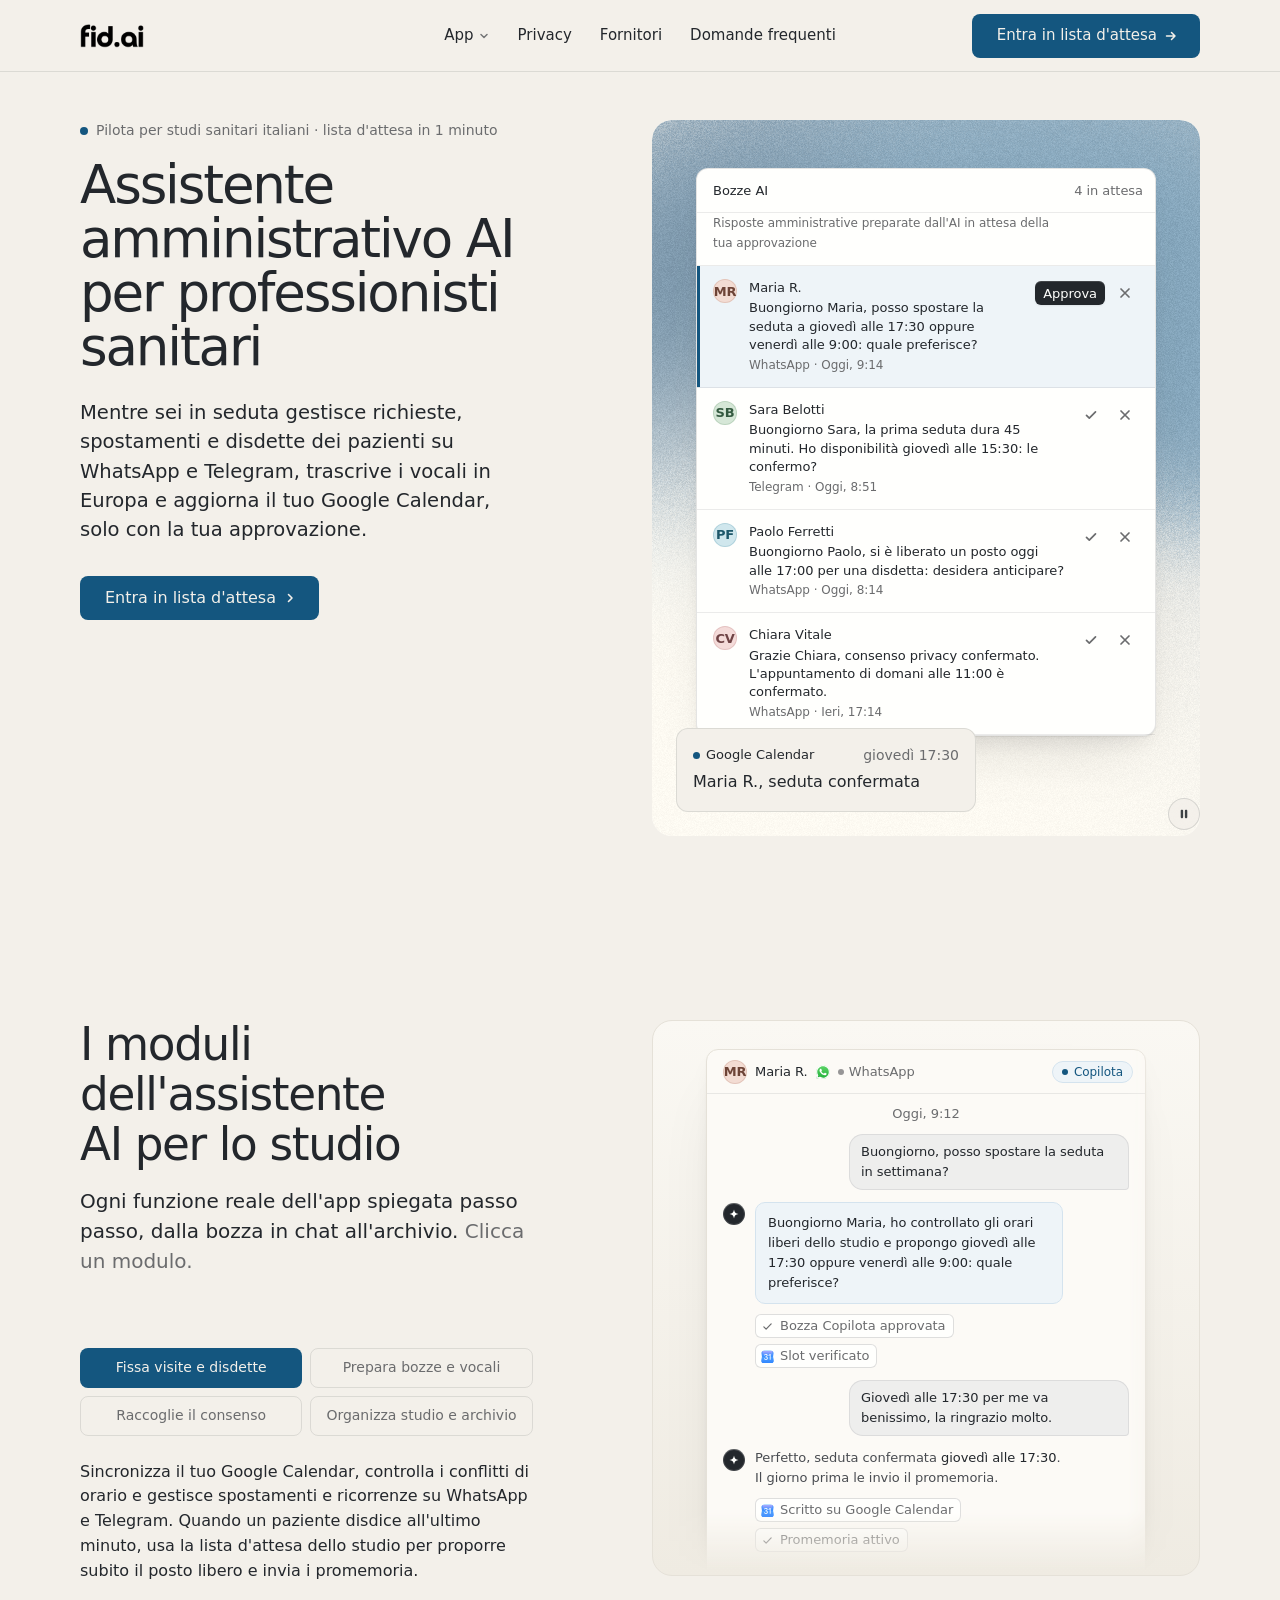
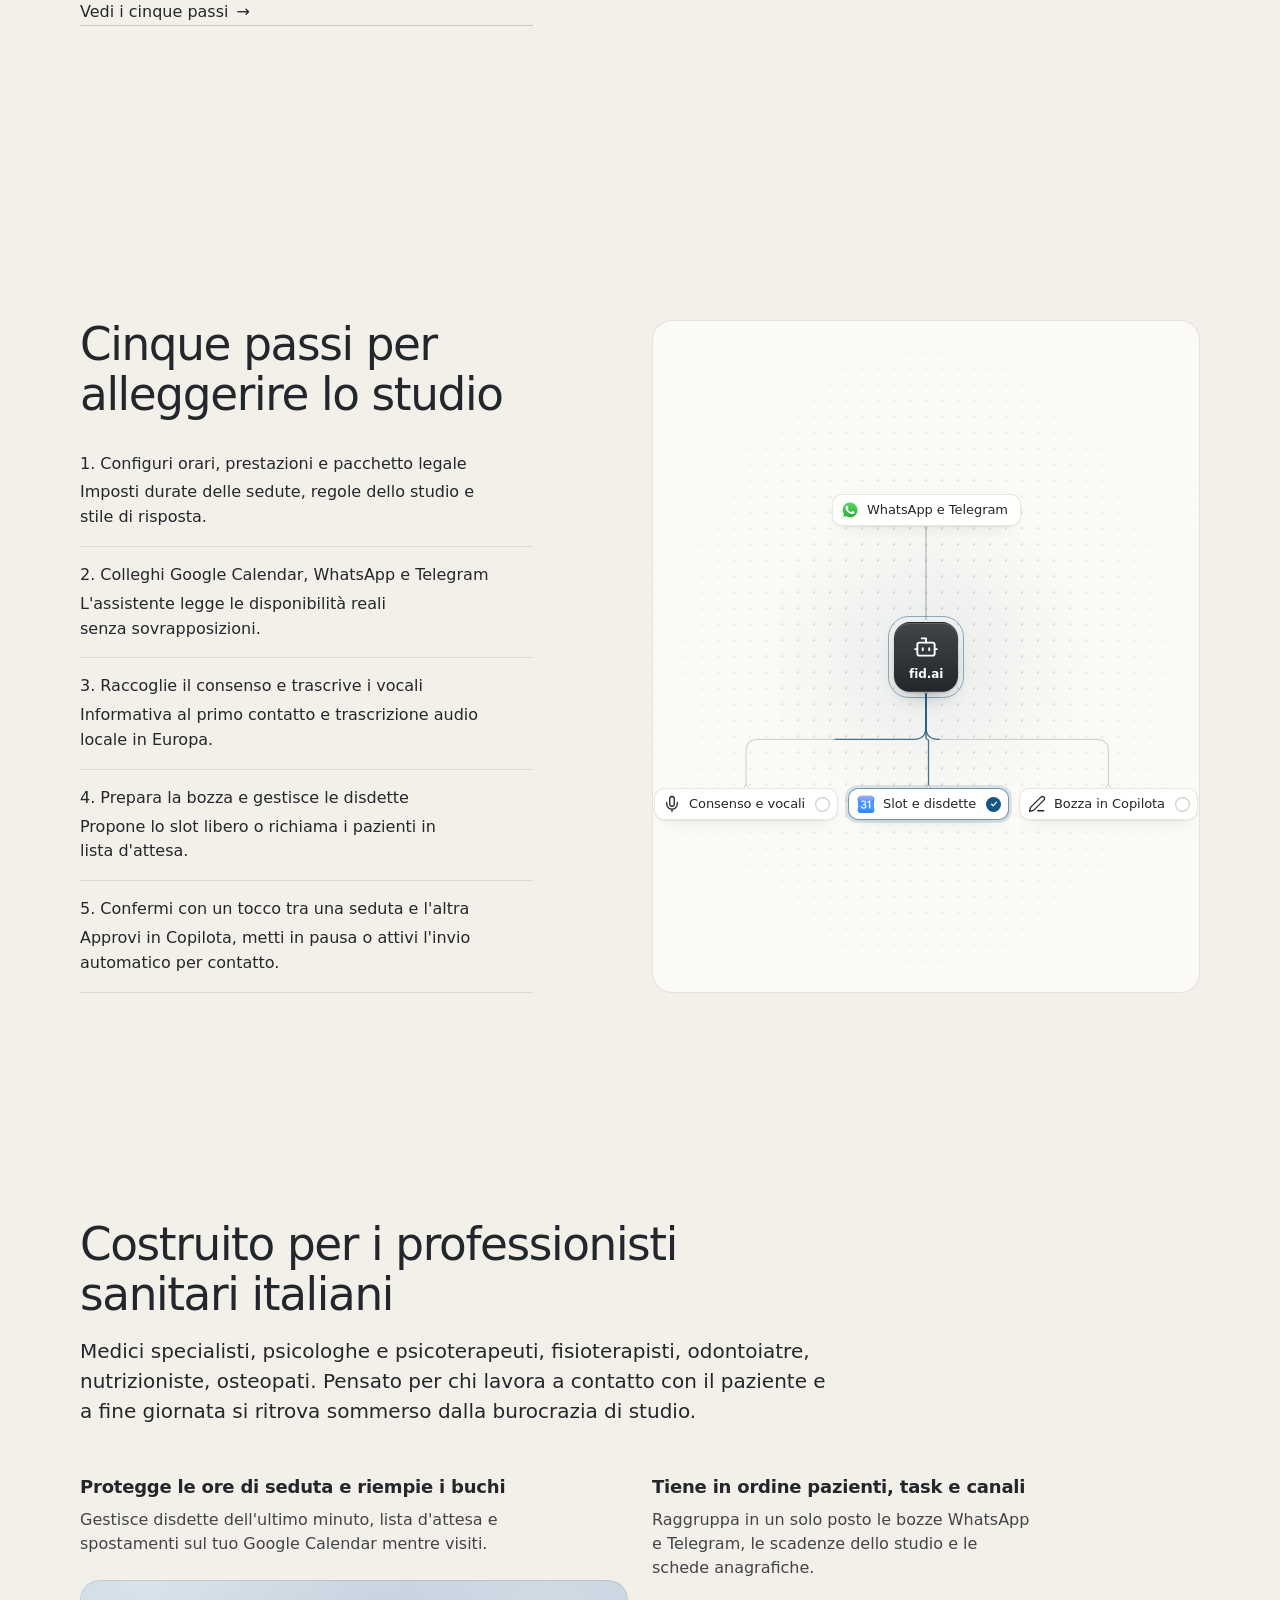
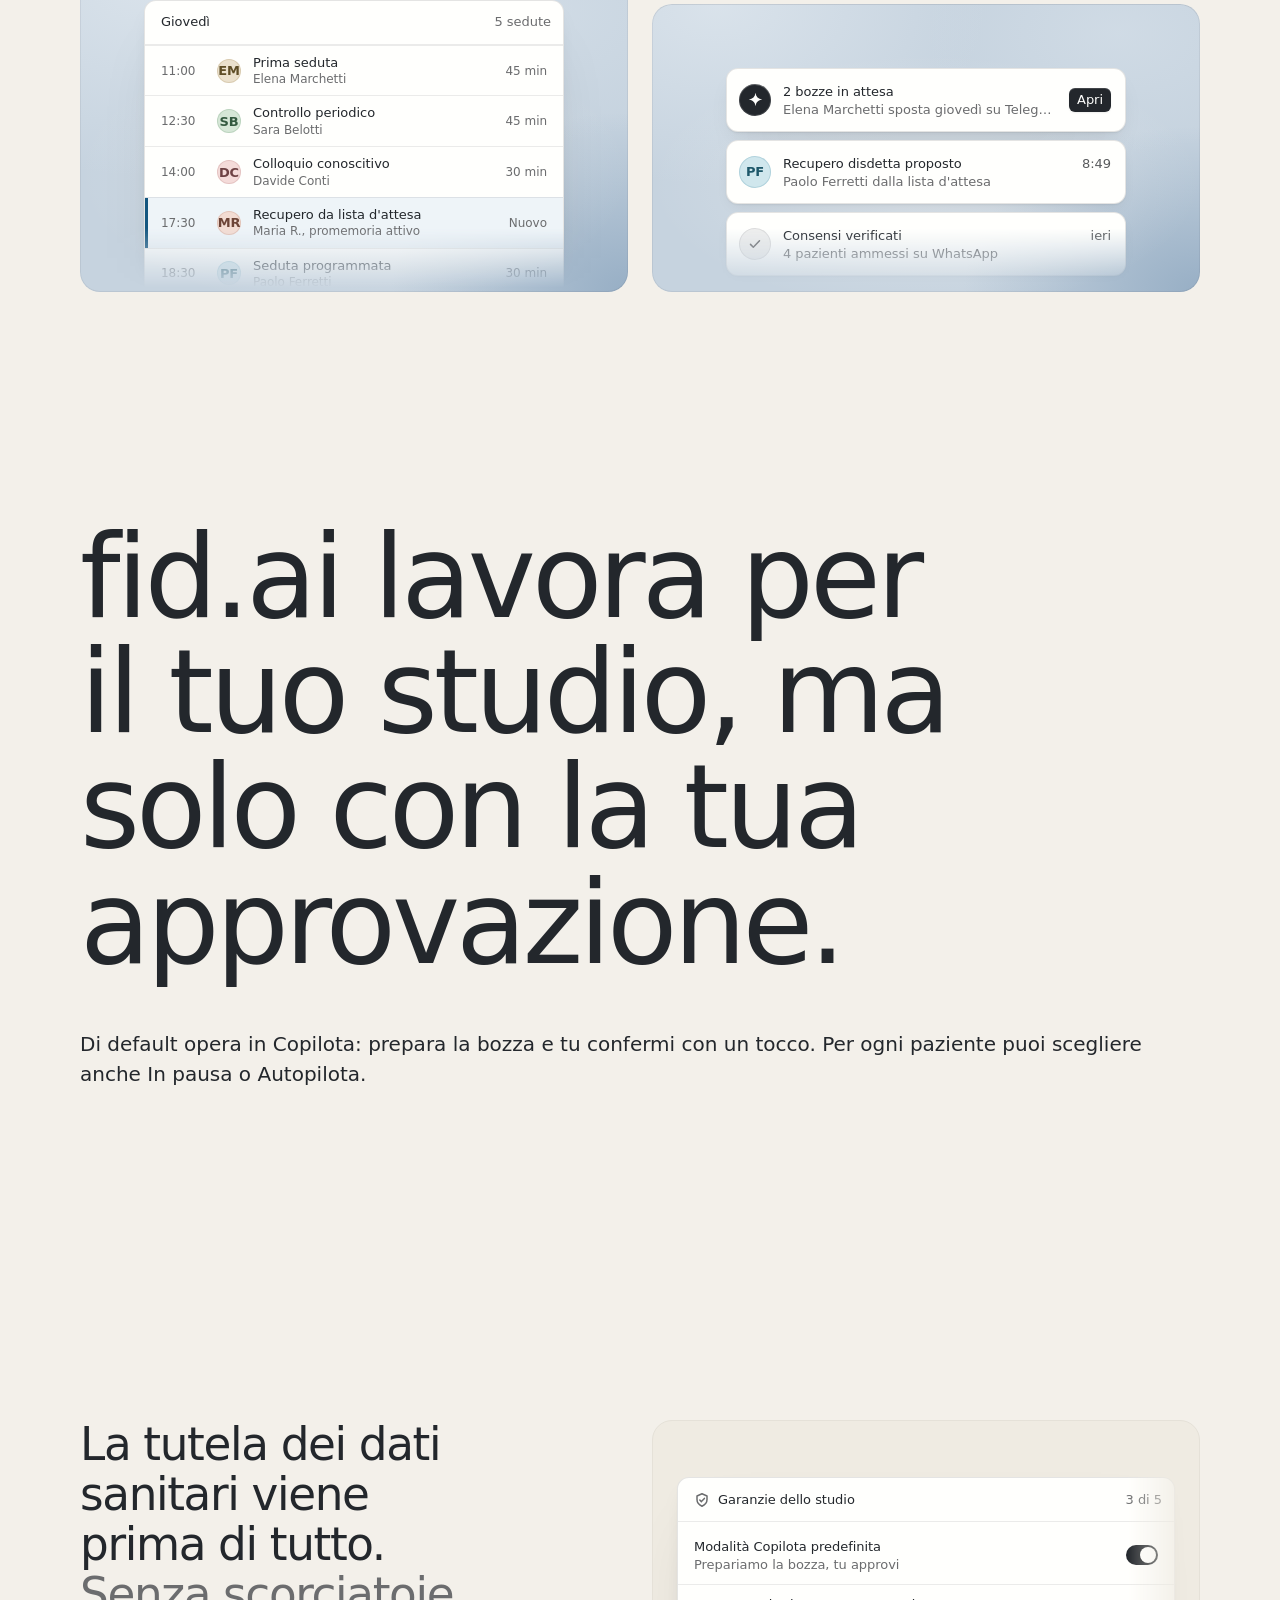
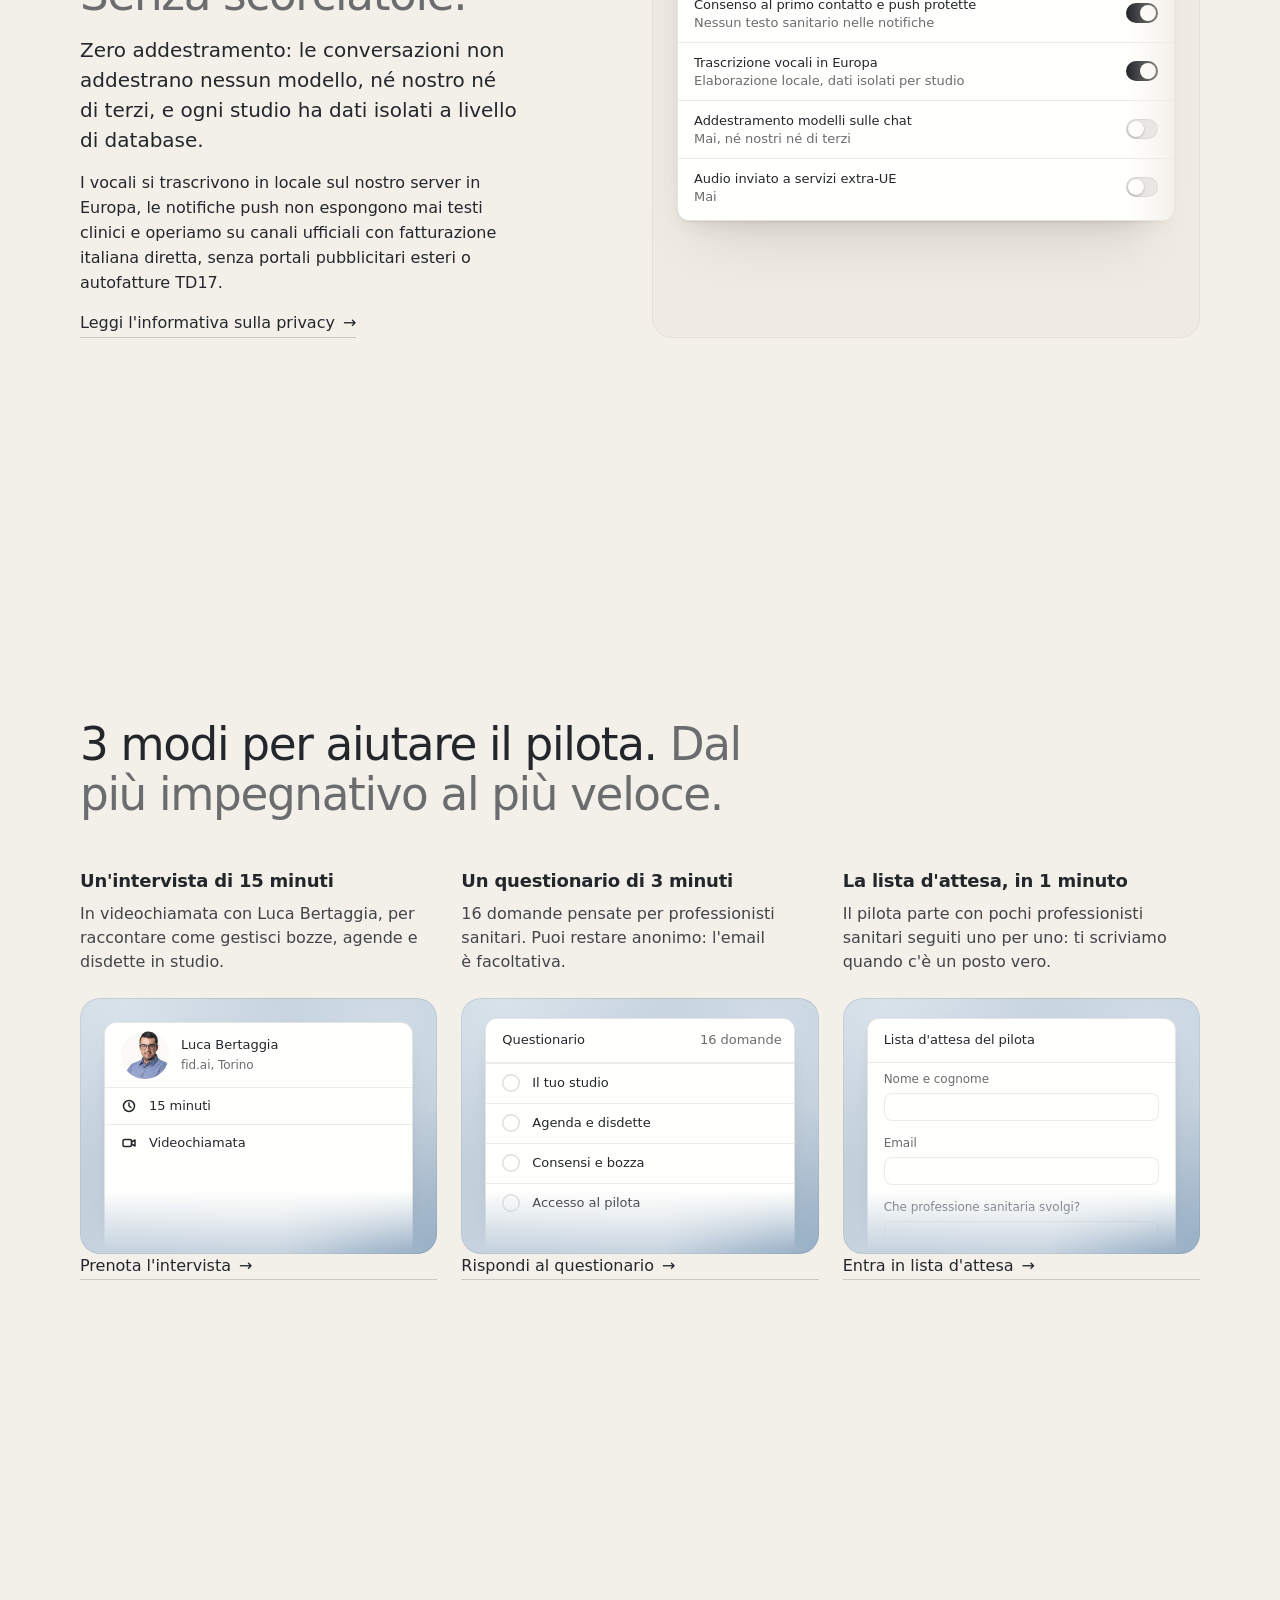
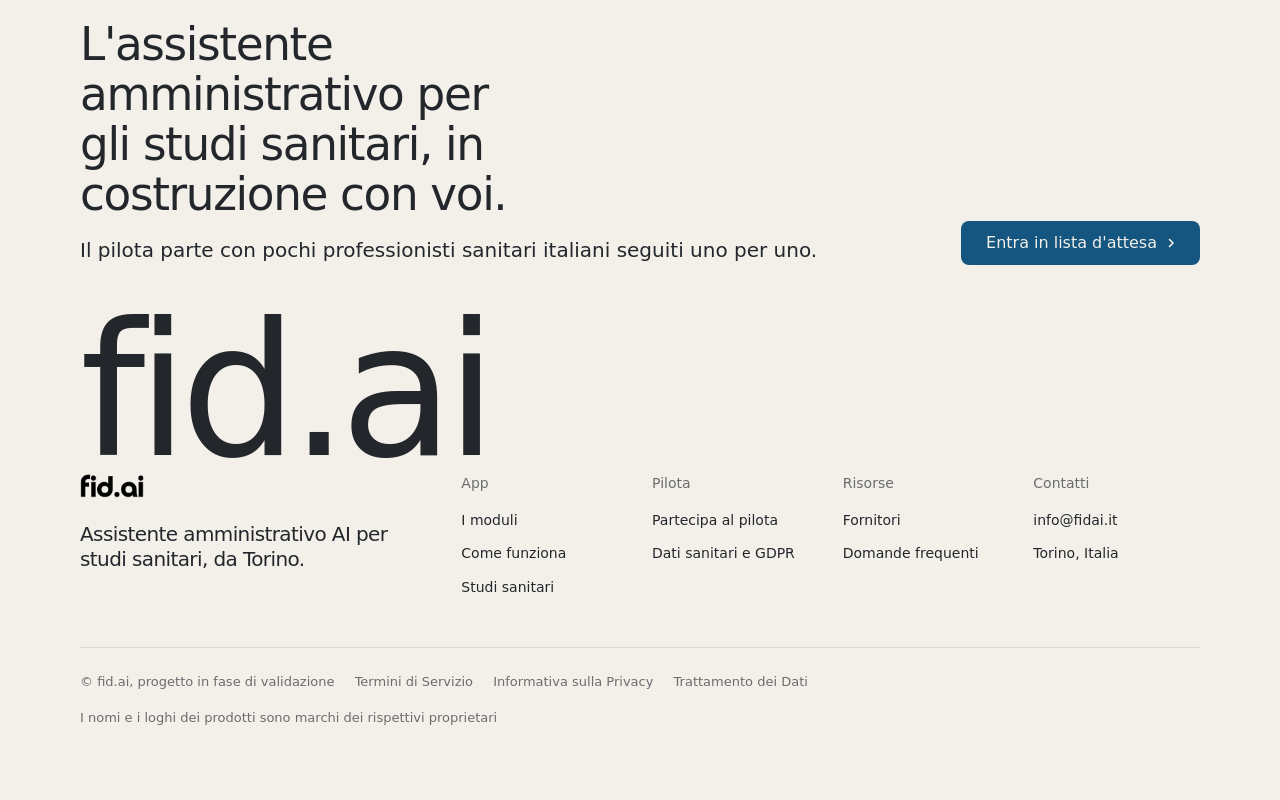
==== commit dc9fe48d: "update bozza-taste fidai" ====
--- a/bozza-taste/index.html
+++ b/bozza-taste/index.html
@@ -4,11 +4,11 @@
 <meta charset="utf-8">
 <meta name="viewport" content="width=device-width, initial-scale=1, viewport-fit=cover">
 <meta name="robots" content="noindex">
-<title>fid.ai: segreteria AI su WhatsApp per professionisti</title>
-<meta name="description" content="Risponde ai clienti su WhatsApp e fissa gli appuntamenti sul tuo Google Calendar, solo dopo il tuo sì. Pilota in validazione a Torino.">
+<title>fid.ai: assistente amministrativo AI per professionisti sanitari</title>
+<meta name="description" content="Gestisce appuntamenti su Google Calendar, disdette, vocali e consensi privacy dei pazienti su WhatsApp e Telegram mentre sei in seduta, sempre con la tua approvazione.">
 <meta property="og:type" content="website">
-<meta property="og:title" content="fid.ai: segreteria AI su WhatsApp per professionisti">
-<meta property="og:description" content="Risponde ai clienti su WhatsApp e fissa gli appuntamenti sul Calendar, solo dopo il tuo sì.">
+<meta property="og:title" content="fid.ai: assistente amministrativo AI per professionisti sanitari">
+<meta property="og:description" content="Gestisce appuntamenti su Google Calendar, disdette, vocali e consensi privacy dei pazienti su WhatsApp e Telegram mentre sei in seduta, sempre con la tua approvazione.">
 <meta property="og:image" content="share.jpg">
 <meta name="twitter:card" content="summary_large_image">
 <link rel="icon" href="img/favicon.png" type="image/png">
@@ -40,13 +40,11 @@
   --display-weight: 400;
   --display-tracking: -0.03em;
   --display-tracking-xl: -0.04em;
-  --ly-scale: 0.98;
+  --ly-scale: 0.85;
 }
 </style>
 <link rel="stylesheet" href="assets/ui/base.css">
-<link rel="stylesheet" href="assets/ui/window/fragment.css">
 <link rel="stylesheet" href="assets/ui/chat/fragment.css">
-<link rel="stylesheet" href="assets/ui/calendar/fragment.css">
 <link rel="stylesheet" href="assets/ui/notify/fragment.css">
 <link rel="stylesheet" href="assets/ui/toggles/fragment.css">
 <link rel="stylesheet" href="assets/ui/checklist/fragment.css">
@@ -58,75 +56,206 @@
 <link rel="modulepreload" href="assets/moments/lib.js">
 <link rel="modulepreload" href="assets/moments/liquid-type/moment.js">
 <style>
-  /* il logo del cliente nella barra e nel piè di pagina */
+  /* logo fid.ai */
   .nav__logo img { display: block; height: 24px; width: auto; }
-  /* dentro la figura dell'apertura: la schermata Bozze AI dell'app */
+  /* contrasto testo attenuato nei mock */
+  .ui { --u-soft: #595b5d; }
+  /* schermata Bozze AI nella hero */
   .bz { width: 100%; }
-  .bz__sub { margin: 0; padding: 0 16px 12px; font-size: 12px; color: var(--u-muted, #6b6c6e); }
+  .bz__sub { margin: 0; padding: 0 16px 12px; font-size: 12px; color: var(--u-muted, #595b5d); }
   .bz__list { list-style: none; margin: 0; padding: 0; border-top: 1px solid var(--u-line); }
-  .bz__row { display: grid; grid-template-columns: auto minmax(0, 1fr) auto; gap: 12px; align-items: start; padding: 14px 16px; border-bottom: 1px solid var(--u-line); }
-  .bz__row.is-on { box-shadow: inset 3px 0 0 var(--accent); }
-  .bz__text { display: flex; flex-direction: column; gap: 2px; font-size: 13px; line-height: 1.45; min-width: 0; }
+  .bz__row { display: grid; grid-template-columns: auto minmax(0, 1fr) auto; gap: 12px; align-items: start; padding: 13px 16px; border-bottom: 1px solid var(--u-line); }
+  .bz__row.is-on { box-shadow: inset 3px 0 0 var(--accent); background: #eef4f8; }
+  .bz__text { display: flex; flex-direction: column; gap: 2px; font-size: 13px; line-height: 1.42; min-width: 0; }
   .bz__text b { font-weight: 500; }
-  .bz__text time { font-size: 12px; color: var(--u-muted, #6b6c6e); }
+  .bz__text time { font-size: 12px; color: var(--u-muted, #595b5d); }
   .bz__acts { display: flex; align-items: center; gap: 6px; }
-  .bz__ico { display: inline-grid; place-items: center; width: 28px; height: 28px; border-radius: 8px; color: var(--u-muted, #6b6c6e); }
+  .bz__ico { display: inline-grid; place-items: center; width: 28px; height: 28px; border-radius: 8px; color: var(--u-muted, #595b5d); }
   .bz__ico svg { width: 16px; height: 16px; fill: none; stroke: currentColor; stroke-width: 1.7; stroke-linecap: round; stroke-linejoin: round; }
-  /* la finestra dell'app: ricetta app-frame */
-  .app.ui { display: grid; grid-template-columns: minmax(0, 5fr) minmax(0, 7fr); margin-top: var(--s-7); background: var(--u-bg); border: 1px solid var(--u-border); border-radius: var(--u-r); box-shadow: var(--u-shadow); }
-  .app > .app__pane { position: relative; min-width: 0; min-height: 0; overflow: hidden; }
-  .app > .app__pane + .app__pane { border-left: 1px solid var(--u-line); }
-  .app > .app__pane > .ui-panel { width: 100%; border: 0; border-radius: 0; box-shadow: none; }
-  .app > .app__pane::after { content: ""; position: absolute; inset: auto 0 0 0; height: 64px; background: linear-gradient(transparent, var(--u-bg)); pointer-events: none; }
-  @media (min-width: 1024px) and (max-width: 1279px) { .app.ui { grid-template-columns: minmax(0, 4fr) minmax(0, 8fr); } }
-  @media (max-width: 1023px) {
-    .app.ui { grid-template-columns: minmax(0, 1fr); grid-template-rows: auto minmax(0, 1fr); }
-    .app > .app__pane--list { max-height: 252px; }
-    .app > .app__pane--list::after { display: none; }
-    .app .ui-win__side { display: none; }
-    .app .ui-win__body { grid-template-columns: minmax(0, 1fr); }
-    .app > .app__pane + .app__pane { border-left: 0; border-top: 1px solid var(--u-line); }
+
+  /* sezione #app: ricetta A2 tabs-tour */
+  .app-tour { align-items: start; }
+  .app-tour__left { display: grid; gap: var(--s-5); align-content: start; }
+  .app-tour__left .section-head { margin-bottom: 0; }
+  .app-tour__left .tabs { display: grid; grid-template-columns: repeat(2, minmax(0, 1fr)); gap: var(--s-2); }
+  .app-tour__left .tab {
+    width: 100%; height: auto; min-height: 40px; padding: 6px 10px;
+    text-align: center; line-height: 1.2; white-space: normal;
+  }
+  .app-tour__left .tabs.m-has-ind .m-tab-ind { background: var(--action); }
+  .app-tour__left .tab[aria-selected="true"] { background: var(--action); color: var(--action-ink); border-color: var(--action); }
+  .app-tour__left .tabs.m-has-ind .tab[aria-selected="true"] { background: transparent; border-color: transparent; color: var(--action-ink); }
+  .app-tour__panels { height: 184px; }
+  .app-tour__panel { display: grid; gap: var(--s-4); align-content: start; }
+  .app-tour__panel p { font-size: 16px; line-height: 1.55; color: var(--ink); max-width: 52ch; }
+  .app-tour__panel[hidden] { display: none; }
+
+  .app-frame {
+    background: linear-gradient(180deg, #faf8f3 0%, #efebe2 100%);
+    border: 1px solid #e5e1d8;
+    height: 556px;
+    --ratio: 0px;
+  }
+  .privacy-frame { --ratio: 80%; }
+  .stage > [hidden] { display: none; }
+  .fid-screen { width: auto; max-width: 100%; }
+  .fid-screen .ui-panel { width: 100%; background: #fcfaf6; border-color: #e5e1d8; }
+  .fid-chan-ico { width: 14px; height: 14px; flex: none; display: block; }
+
+  /* hover affidabile sulle card linkate di #aiuta anche su headless desktop */
+  @media (min-width: 1024px) {
+    html:not([data-motion="off"]) a.card.card--open:not(.m-nolift):hover > .panel {
+      transform: translateY(var(--m-lift, -2px));
+      box-shadow: 0 14px 32px -18px rgb(35 39 44 / 0.22);
+      transition-duration: 180ms;
+    }
+    html:not([data-motion="off"]) a.card.card--open:hover .link {
+      background-size: calc(100% - 1em - var(--s-2)) 1px, calc(100% - 1em - var(--s-2)) 1px;
+      background-position: 0 100%, 0 100%;
+      color: var(--action);
+    }
+  }
+
+  .fid-pill {
+    display: inline-flex; align-items: center; gap: 6px; height: 22px; padding: 0 9px;
+    border-radius: 999px; font-size: 12px; font-weight: 500; line-height: 1; white-space: nowrap;
+  }
+  .fid-pill--copilot { background: #eef4f8; color: #14567f; border: 1px solid #d4e3ee; }
+  .fid-pill--green { background: #e7f1ea; color: #1f6b4a; border: 1px solid #cfe3d5; }
+  .fid-pill--amber { background: #fbf1e1; color: #8a4b00; border: 1px solid #edd9b4; }
+  .fid-pill--muted { background: #f3f0ea; color: #595b5d; border: 1px solid #e5e1d8; }
+  .fid-dot-live { width: 6px; height: 6px; border-radius: 50%; background: #14567f; flex: none; animation: fid-pulse 3.5s ease-in-out infinite; }
+  .fid-dot-amber { width: 6px; height: 6px; border-radius: 50%; background: #e8890c; flex: none; }
+  @keyframes fid-pulse { 0%, 100% { opacity: 1; transform: scale(1); } 50% { opacity: 0.45; transform: scale(0.85); } }
+  #screen-1 { --m-cycle: 3.5s; }
+
+  .fid-copilot-box {
+    display: block; padding: 10px 12px; border-radius: 10px;
+    background: #eef4f8; border: 1px solid #d4e3ee; color: #23272c;
+  }
+  .fid-block { padding: 14px 16px; border-top: 1px solid #e5e1d8; display: grid; gap: 10px; }
+  .fid-modes { display: flex; flex-wrap: wrap; gap: 6px; align-items: center; }
+  .fid-voice {
+    display: grid; gap: 8px; padding: 10px 12px; border-radius: 10px;
+    background: #faf8f3; border: 1px solid #e5e1d8;
+  }
+  .fid-voice__top { display: flex; align-items: center; justify-content: space-between; gap: 8px; font-size: 12px; color: #595b5d; }
+  .fid-wave { display: flex; align-items: center; gap: 3px; height: 18px; }
+  .fid-wave i { display: block; width: 3px; border-radius: 2px; background: #14567f; height: calc(var(--h, 8) * 1px); }
+  .fid-acts { display: flex; flex-wrap: wrap; gap: 8px; align-items: center; }
+  .fid-btn-primary {
+    display: inline-flex; align-items: center; height: 28px; padding: 0 11px; border-radius: 7px;
+    background: #14567f; color: #fcfaf6; font-size: 12px; font-weight: 500;
+  }
+  .fid-btn-ghost {
+    display: inline-flex; align-items: center; height: 28px; padding: 0 10px; border-radius: 7px;
+    background: #fcfaf6; color: #23272c; border: 1px solid #e5e1d8; font-size: 12px; font-weight: 500;
+  }
+
+  .fid-consent-list { list-style: none; margin: 0; padding: 8px 16px 12px; display: grid; gap: 10px; }
+  .fid-consent-item { display: flex; align-items: flex-start; gap: 10px; font-size: 13px; line-height: 1.4; }
+  .fid-consent-tick {
+    display: grid; place-items: center; flex: none; width: 18px; height: 18px; margin-top: 1px;
+    border-radius: 50%; background: #e7f1ea; color: #1f6b4a;
+  }
+  .fid-consent-tick svg { width: 11px; height: 11px; fill: none; stroke: currentColor; stroke-width: 2.2; stroke-linecap: round; stroke-linejoin: round; }
+  .fid-consent-meta { display: block; font-size: 12px; color: #595b5d; }
+  .fid-push {
+    margin: 0 16px 16px; padding: 12px; border-radius: 10px;
+    background: #faf8f3; border: 1px solid #e5e1d8; display: grid; gap: 6px;
+  }
+  .fid-push__head { display: flex; align-items: center; justify-content: space-between; gap: 8px; font-size: 12px; color: #595b5d; }
+  .fid-push__msg { font-size: 13px; font-weight: 500; color: #23272c; }
+
+  .fid-task-row { display: flex; align-items: center; justify-content: space-between; gap: 10px; font-size: 13px; }
+  .fid-meta-grid { display: grid; gap: 6px; font-size: 13px; color: #23272c; }
+  .fid-files { display: flex; flex-wrap: wrap; gap: 6px; }
+  .fid-file-chip {
+    display: inline-flex; align-items: center; gap: 5px; height: 24px; padding: 0 8px;
+    border-radius: 6px; background: #faf8f3; border: 1px solid #e5e1d8; font-size: 12px; color: #23272c;
+  }
+
+  /* responsive per #app, #per-chi, #come, #privacy, #aiuta */
+  @media (min-width: 1280px) { .hero h1 { font-size: 53px; } }
+  #per-chi .panel { --p-h: 288px; }
+  #privacy .frame { background: #efebe2; border-color: #e5e1d8; }
+  @media (min-width: 1024px) and (max-width: 1279px) {
+    .app-tour__panels { height: 214px; }
+    .app-frame { height: 472px; }
+    #privacy .frame { --ratio: 112%; }
+  }
+  @media (min-width: 640px) and (max-width: 1023px) {
+    #app .wrap.grid, #privacy .wrap.grid { row-gap: var(--s-6); }
+    .app-tour__left { gap: var(--s-3); }
+    .app-tour__left .section-head { gap: var(--s-3); }
+    .app-tour__panels { height: 162px; }
+    .app-frame { height: 328px; }
+    #screen-1 .ui-chat__body { gap: 8px; padding: 10px 14px 12px; min-height: 0; }
+    #screen-1 .ui-chat__day { display: none; }
+    #come .frame { --ratio: 42%; }
+    #come ol.rows { display: grid; grid-template-columns: 1fr 1fr; column-gap: var(--s-5); margin-top: var(--s-4) !important; }
+    #come ol.rows > li { padding-block: var(--s-2); }
+    #privacy .frame { --ratio: 74%; }
+    #privacy .at-corner { --ay: calc(100% - 410px); }
+    #per-chi .panel { --p-h: 350px; }
+    #approvazione .mo-lt__type { font-size: 11vw; }
+    footer#contact .closing__cta { gap: var(--s-4); }
+    .close__word { font-size: calc(17svh - 86px); }
+    #come .wrap > *, #privacy .wrap > *, #app .wrap > * { grid-column: 1 / -1; }
+    #aiuta .card:not(:first-child) .panel { display: none; }
   }
   @media (max-width: 639px) {
-    .app.ui { grid-template-rows: minmax(0, 1fr); }
-    .app > .app__pane--list { display: none; }
-    .app > .app__pane + .app__pane { border-top: 0; }
-  }
-  /* le due schede di «per chi» */
-  #per-chi .panel { --p-h: 260px; }
-  @media (max-width: 639px) { #per-chi .panel { --p-h: 250px; } #come .frame, #privacy .frame { --ratio: 130%; } }
-  /* tablet: il diagramma più basso, solo la prima scheda «aiuta» con il riquadro, così ogni sezione resta di una schermata */
-  @media (min-width: 1024px) and (max-width: 1279px) { #privacy .frame { --ratio: 110%; } }
-  @media (min-width: 800px) and (max-width: 1023px) { #privacy .frame { --ratio: 85% !important; } }
-  @media (min-width: 640px) and (max-width: 1023px) { #come .frame { --ratio: 50%; } #come ol.rows { display: grid; grid-template-columns: 1fr 1fr; column-gap: var(--s-5); } #privacy .frame { --ratio: 70%; } #privacy .at-corner { --ay: calc(100% - 400px); } #per-chi .panel { --p-h: 310px; } #approvazione .mo-lt__type { font-size: 13vw; } .close__word { font-size: calc(22svh - 110px); } #come .wrap > *, #privacy .wrap > * { grid-column: 1 / -1; } #aiuta .card:not(:first-child) .panel { display: none; } }
-  /* dentro le schede: l'agenda del giorno e i tre modi per aiutare */
+    .hero { --hgap: 20px; --hpadb: 16px; }
+    .hero__text > * + * { margin-top: var(--s-3); }
+    .hero__text > .btn-row { margin-top: var(--s-4); }
+    .hero .ly-float { display: none; }
+    .bz__row { padding: 9px 12px; }
+    .app-tour__left { gap: var(--s-4); }
+    .app-tour__left .tabs { grid-template-columns: repeat(2, minmax(0, 1fr)); }
+    .app-tour__left .tab { min-height: 44px; font-size: 13px; padding: 6px 8px; }
+    .app-tour__panels { height: 224px; }
+    .app-frame { height: 616px; }
+    .fid-screen .ui-chat { width: 100%; }
+    #come ol.rows { margin-top: var(--s-4) !important; }
+    #come ol.rows > li { padding-block: var(--s-2); gap: 2px; }
+    #come .frame { --ratio: 96%; }
+    #privacy .stack-4 { gap: 10px; }
+    #privacy .t-lead { font-size: 16.5px; line-height: 1.42; }
+    #privacy .frame { --ratio: 130%; }
+    #per-chi .panel { --p-h: 250px; }
+    footer#contact .closing__cta { gap: var(--s-2); }
+    footer#contact .close__word { font-size: 44px; }
+    footer#contact .closing__links .grid { row-gap: var(--s-3); }
+    footer#contact .footer__legal { margin-top: var(--s-3); padding-top: var(--s-3); gap: var(--s-2); }
+  }
+
+  /* agenda e card di #aiuta */
   .ag, .mini { width: 100%; }
   .ag__list, .mini__list { list-style: none; margin: 0; padding: 0; }
-  .ag__row { display: grid; grid-template-columns: 44px auto minmax(0, 1fr) auto; gap: 12px; align-items: center; padding: 10px 16px; border-top: 1px solid var(--u-line); font-size: 13px; }
-  .ag__row time { font-size: 12px; color: var(--u-muted, #6b6c6e); }
-  .ag__row.is-on { box-shadow: inset 3px 0 0 var(--accent); }
+  .ag__row { display: grid; grid-template-columns: 44px auto minmax(0, 1fr) auto; gap: 12px; align-items: center; padding: 8px 16px; border-top: 1px solid var(--u-line); font-size: 13px; }
+  .ag__row time { font-size: 12px; color: var(--u-muted, #595b5d); }
+  .ag__row.is-on { box-shadow: inset 3px 0 0 var(--accent); background: #eef4f8; }
   .ag__text { display: flex; flex-direction: column; min-width: 0; line-height: 1.35; }
   .ag__text b, .mini b { font-weight: 500; }
-  .ag__text span, .ag__dur, .mini__sub { font-size: 12px; color: var(--u-muted, #6b6c6e); }
-  .mini__row { display: flex; align-items: center; gap: 12px; padding: 10px 16px; border-top: 1px solid var(--u-line); font-size: 13px; }
+  .ag__text span, .ag__dur, .mini__sub { font-size: 12px; color: var(--u-muted, #595b5d); }
+  .mini__row { display: flex; align-items: center; gap: 12px; padding: 8px 16px; border-top: 1px solid var(--u-line); font-size: 13px; }
   .mini__row .ui-check__box { flex: none; }
-  .mini__field { display: grid; gap: 4px; padding: 8px 16px; font-size: 12px; color: var(--u-muted, #6b6c6e); }
-  .mini__field span { display: block; height: 32px; border: 1px solid var(--u-line); border-radius: 8px; background: var(--u-bg); }
+  .mini__field { display: grid; gap: 4px; padding: 6px 16px; font-size: 12px; color: var(--u-muted, #595b5d); }
+  .mini__field span { display: block; height: 28px; border: 1px solid var(--u-line); border-radius: 8px; background: var(--u-bg); }
   .mini__face { position: relative; display: block; flex: none; width: 48px; height: 48px; border-radius: 50%; overflow: clip; }
   .mini__face img { width: 100%; height: 100%; object-fit: cover; }
   .footer__legal .legal-item { margin-right: var(--s-4); }
-  #aiuta .panel { --p-h: 240px; }
-  @media (max-width: 639px) { .hero .ly-float { display: none; } }
+  #aiuta .panel { --p-h: 256px; }
   /* il nome in chiusura: Funnel Display sale oltre l'interlinea .86 del kit */
   .close__word { line-height: 1.02; }
 </style>
 </head>
 <body>
-<!-- type: software (segreteria AI su WhatsApp per professionisti)
+<!-- type: software (assistente amministrativo AI per professionisti sanitari)
      deal: hero split, nav nav-centre, close close-word, footer footer-columns, rhythm space, buttons arrow,
-     mark arc (sostituito dal logo del cliente), palette: colori del marchio (start.mjs brand), type funnel,
-     radius soft, ground sky, effect grain-gradient nella figura dell'apertura
-     moments: liquid-type nella sezione #approvazione (marquee-row sorteggiato per primo e ri-sorteggiato: il suo scorrimento falliva cut-text e row-lines del checker) -->
+     mark arc (sostituito dal logo del cliente), palette: colori reali fid.ai, type funnel,
+     radius soft, ground sky, effect grain-gradient nella figura dell'apertura, app tabs-tour (A2)
+     moments: liquid-type nella sezione #approvazione -->
 
 <header class="nav nav--centre">
   <div class="wrap nav__bar">
@@ -139,14 +268,14 @@
           <div class="wrap grid">
             <div class="menu-col span-3">
               <p class="t-label">L'app</p>
-              <a href="#app">Le chat<span>Le bozze accanto a ogni cliente</span></a>
-              <a href="#come">Come funziona<span>Cinque passi, stesso numero</span></a>
-              <a href="#per-chi">Per chi è<span>Professionisti senza segreteria</span></a>
+              <a href="#app">I moduli dello studio<span>Chat, vocali, consenso, agenda</span></a>
+              <a href="#come">Come funziona<span>Cinque passi per lo studio</span></a>
+              <a href="#per-chi">Studi sanitari<span>Meno burocrazia tra sedute</span></a>
             </div>
             <div class="menu-col span-3">
               <p class="t-label">Il pilota</p>
-              <a href="#aiuta">Tre modi per aiutare<span>Intervista, questionario, lista</span></a>
-              <a href="#privacy">Privacy<span>Bozza di default, dati in Europa</span></a>
+              <a href="#aiuta">Partecipa al pilota<span>Intervista, sondaggio o lista</span></a>
+              <a href="#privacy">Dati sanitari e GDPR<span>Bozza di default, server UE</span></a>
             </div>
           </div>
         </div>
@@ -168,100 +297,215 @@
   <section class="hero hero--split" data-enter aria-labelledby="hero-h">
     <div class="wrap"><div class="hero-text grid hero__grid">
       <div class="hero__text span-5">
-        <p class="hero__kicker"><span class="dot" aria-hidden="true"></span>Pilota in validazione a Torino · lista d'attesa in 1 minuto</p>
-        <h1 id="hero-h">Segreteria AI su WhatsApp per professionisti</h1>
-        <p class="hero__lead">Per professionisti e piccole attività: risponde ai clienti su WhatsApp e fissa gli appuntamenti sul tuo Google Calendar.</p>
+        <p class="hero__kicker"><span class="dot" aria-hidden="true"></span>Pilota per studi sanitari italiani · lista d'attesa in 1 minuto</p>
+        <h1 id="hero-h">Assistente amministrativo AI per professionisti sanitari</h1>
+        <p class="hero__lead">Mentre sei in seduta gestisce richieste, spostamenti e disdette dei pazienti su WhatsApp e Telegram, trascrive i vocali in Europa e aggiorna il tuo Google Calendar, solo con la tua approvazione.</p>
         <div class="btn-row"><a class="btn btn--primary" href="../lista-attesa.html">Entra in lista d'attesa<svg class="m-arrow" viewBox="0 0 12 12" aria-hidden="true"><path class="m-arrow__stem" d="M1 6h8"/><path class="m-arrow__head" d="M4.5 2.5 8 6l-3.5 3.5"/></svg></a></div>
       </div>
       <div class="hero__media span-6 start-7" data-visual data-fx="grain-gradient" data-fx-seed="7">
-        <div class="stage stage--fade-b"><div class="at-rise fit" style="--fit-max:460px;--ax:max(24px, 50% - 230px);--ay:56px;--ay-sm:24px">
-          <div class="ui ui-panel bz" role="img" aria-label="La schermata Bozze AI di fid.ai: quattro risposte in attesa di approvazione, la prima per Maria R. con giovedì alle 17:30 o venerdì alle 9:00">
+        <div class="stage stage--fade-b"><div class="at-rise fit" style="--fit-max:460px;--ax:max(24px, 50% - 230px);--ay:48px;--ay-sm:16px">
+          <div class="ui ui-panel bz" role="img" aria-label="La schermata Bozze AI di fid.ai: quattro richieste amministrative di pazienti in attesa di approvazione">
             <div class="ui-head"><div class="ui-title">Bozze AI</div><span class="ui-spacer"></span><div class="ui-meta">4 in attesa</div></div>
-            <p class="bz__sub">Risposte preparate dall'AI in attesa della tua approvazione</p>
+            <p class="bz__sub">Risposte amministrative preparate dall'AI in attesa della tua approvazione</p>
             <ul class="bz__list">
-              <li class="bz__row is-on"><span class="ui-avatar" data-tone="1">MR</span><span class="bz__text"><b>Maria R.</b><span>Buongiorno Maria, ho posto giovedì alle 17:30 oppure venerdì alle 9:00: quale preferisce?</span><time>Oggi, 9:14</time></span><span class="bz__acts"><span class="ui-btn ui-btn--sm">Approva</span><span class="bz__ico"><svg viewBox="0 0 16 16"><path d="M4 4l8 8M12 4l-8 8"/></svg></span></span></li>
-              <li class="bz__row"><span class="ui-avatar" data-tone="3">SB</span><span class="bz__text"><b>Sara Belotti</b><span>Buongiorno Sara, la prima visita dura circa 45 minuti. Ho posto giovedì alle 15:30: le va bene?</span><time>Oggi, 8:51</time></span><span class="bz__acts"><span class="bz__ico"><svg viewBox="0 0 16 16"><path d="m3.5 8.4 2.8 2.8 6.2-6.4"/></svg></span><span class="bz__ico"><svg viewBox="0 0 16 16"><path d="M4 4l8 8M12 4l-8 8"/></svg></span></span></li>
-              <li class="bz__row"><span class="ui-avatar" data-tone="4">PF</span><span class="bz__text"><b>Paolo Ferretti</b><span>Buongiorno Paolo, il sabato siamo aperti dalle 9:00 alle 12:30. Vuole che le fissi un appuntamento?</span><time>Oggi, 8:14</time></span><span class="bz__acts"><span class="bz__ico"><svg viewBox="0 0 16 16"><path d="m3.5 8.4 2.8 2.8 6.2-6.4"/></svg></span><span class="bz__ico"><svg viewBox="0 0 16 16"><path d="M4 4l8 8M12 4l-8 8"/></svg></span></span></li>
-              <li class="bz__row"><span class="ui-avatar" data-tone="5">CV</span><span class="bz__text"><b>Chiara Vitale</b><span>Grazie Chiara, resto in attesa della ricevuta. Buona giornata!</span><time>Ieri, 17:14</time></span><span class="bz__acts"><span class="bz__ico"><svg viewBox="0 0 16 16"><path d="m3.5 8.4 2.8 2.8 6.2-6.4"/></svg></span><span class="bz__ico"><svg viewBox="0 0 16 16"><path d="M4 4l8 8M12 4l-8 8"/></svg></span></span></li>
+              <li class="bz__row is-on"><span class="ui-avatar" data-tone="1">MR</span><span class="bz__text"><b>Maria R.</b><span>Buongiorno Maria, posso spostare la seduta a giovedì alle 17:30 oppure venerdì alle 9:00: quale preferisce?</span><time>WhatsApp · Oggi, 9:14</time></span><span class="bz__acts"><span class="ui-btn ui-btn--sm">Approva</span><span class="bz__ico"><svg viewBox="0 0 16 16"><path d="M4 4l8 8M12 4l-8 8"/></svg></span></span></li>
+              <li class="bz__row"><span class="ui-avatar" data-tone="3">SB</span><span class="bz__text"><b>Sara Belotti</b><span>Buongiorno Sara, la prima seduta dura 45 minuti. Ho disponibilità giovedì alle 15:30: le confermo?</span><time>Telegram · Oggi, 8:51</time></span><span class="bz__acts"><span class="bz__ico"><svg viewBox="0 0 16 16"><path d="m3.5 8.4 2.8 2.8 6.2-6.4"/></svg></span><span class="bz__ico"><svg viewBox="0 0 16 16"><path d="M4 4l8 8M12 4l-8 8"/></svg></span></span></li>
+              <li class="bz__row"><span class="ui-avatar" data-tone="4">PF</span><span class="bz__text"><b>Paolo Ferretti</b><span>Buongiorno Paolo, si è liberato un posto oggi alle 17:00 per una disdetta: desidera anticipare?</span><time>WhatsApp · Oggi, 8:14</time></span><span class="bz__acts"><span class="bz__ico"><svg viewBox="0 0 16 16"><path d="m3.5 8.4 2.8 2.8 6.2-6.4"/></svg></span><span class="bz__ico"><svg viewBox="0 0 16 16"><path d="M4 4l8 8M12 4l-8 8"/></svg></span></span></li>
+              <li class="bz__row"><span class="ui-avatar" data-tone="5">CV</span><span class="bz__text"><b>Chiara Vitale</b><span>Grazie Chiara, consenso privacy confermato. L'appuntamento di domani alle 11:00 è confermato.</span><time>WhatsApp · Ieri, 17:14</time></span><span class="bz__acts"><span class="bz__ico"><svg viewBox="0 0 16 16"><path d="m3.5 8.4 2.8 2.8 6.2-6.4"/></svg></span><span class="bz__ico"><svg viewBox="0 0 16 16"><path d="M4 4l8 8M12 4l-8 8"/></svg></span></span></li>
             </ul>
           </div>
         </div></div>
         <div class="ly-float">
           <div class="ly-float__row"><span class="ly-live">Google Calendar</span><span>giovedì 17:30</span></div>
-          <div class="ly-float__title">Maria R., appuntamento fissato</div>
+          <div class="ly-float__title">Maria R., seduta confermata</div>
         </div>
       </div>
     </div></div>
   </section>
 
-  <section class="section" id="app" aria-labelledby="app-h">
-    <div class="wrap">
-      <div class="grid">
-        <h2 class="span-5" id="app-h">Le chat di WhatsApp, con la bozza pronta</h2>
-        <p class="span-6 start-7">A sinistra i tuoi clienti. A destra Maria R. chiede un appuntamento, approvi la bozza con giovedì 17:30 o venerdì 9:00 e lei sceglie giovedì. <a class="link" href="#come">Vedi come funziona</a></p>
-      </div>
-      <div class="ui app fill" role="img" aria-label="La finestra di fid.ai: l'elenco delle chat WhatsApp accanto alla conversazione con Maria R., con la bozza approvata e l'appuntamento di giovedì alle 17:30 sul Google Calendar" data-ui-pause-host>
-        <div class="app__pane app__pane--list">
-          <div class="ui ui-panel ui-win" data-ui="window" data-open="Bozza" data-work="In corso" data-done="Risposto">
-            <div class="ui-win__bar">
-              <span class="ui-dots" aria-hidden="true"><i></i><i></i><i></i></span>
-              <span class="ui-win__crumb">fid.ai <i>/</i> <b>Chat</b></span>
-              <span class="ui-spacer"></span>
-              <span class="ui-win__search" aria-hidden="true"><svg class="ui-icon" viewBox="0 0 16 16"><circle cx="7" cy="7" r="4.5"/><path d="m10.5 10.5 3 3"/></svg><span class="ui-win__ph">Cerca chat</span></span>
+  <section class="section g2m" id="app" aria-labelledby="app-h">
+    <div class="wrap grid app-tour">
+      <div class="span-5 app-tour__left">
+        <div class="section-head">
+          <h2 id="app-h">I moduli dell'assistente AI per lo studio</h2>
+          <p class="t-lead">Ogni funzione reale dell'app spiegata passo passo, dalla bozza in chat all'archivio. <span class="muted">Clicca un modulo.</span></p>
+        </div>
+        <div class="tabs" role="tablist" aria-label="Moduli di fid.ai">
+          <button class="tab" type="button" role="tab" aria-selected="true" aria-controls="tab-1 screen-1" id="t-1">Fissa visite e disdette</button>
+          <button class="tab" type="button" role="tab" aria-selected="false" aria-controls="tab-2 screen-2" id="t-2">Prepara bozze e vocali</button>
+          <button class="tab" type="button" role="tab" aria-selected="false" aria-controls="tab-3 screen-3" id="t-3">Raccoglie il consenso</button>
+          <button class="tab" type="button" role="tab" aria-selected="false" aria-controls="tab-4 screen-4" id="t-4">Organizza studio e archivio</button>
+        </div>
+        <div class="app-tour__panels">
+          <div class="app-tour__panel" role="tabpanel" id="tab-1" aria-labelledby="t-1">
+            <p>Sincronizza il tuo Google Calendar, controlla i conflitti di orario e gestisce spostamenti e ricorrenze su WhatsApp e Telegram. Quando un paziente disdice all'ultimo minuto, usa la lista d'attesa dello studio per proporre subito il posto libero e invia i promemoria.</p>
+            <a class="link" href="#come">Vedi i cinque passi</a>
+          </div>
+          <div class="app-tour__panel" role="tabpanel" id="tab-2" aria-labelledby="t-2" hidden>
+            <p>Scegli per ogni singolo paziente tra modalità Copilota con bozza da approvare, Autopilota o In pausa. I messaggi vocali ricevuti su WhatsApp e Telegram vengono trascritti sul nostro server in Europa e ogni orario scritto viene verificato sul calendario reale.</p>
+            <a class="link" href="#approvazione">Scopri il controllo umano</a>
+          </div>
+          <div class="app-tour__panel" role="tabpanel" id="tab-3" aria-labelledby="t-3" hidden>
+            <p>Invia l'informativa privacy al primo contatto, gestisce l'ammissione dei pazienti e mostra la cronologia completa del consenso direttamente nella chat. Le notifiche push sul tuo telefono non espongono mai testi o dettagli sanitari.</p>
+            <a class="link" href="#privacy">Leggi le garanzie GDPR</a>
+          </div>
+          <div class="app-tour__panel" role="tabpanel" id="tab-4" aria-labelledby="t-4" hidden>
+            <p>Dialoghi in chat diretta con il tuo assistente personale per fissare impegni e task con avviso di scadenza. Gestisci rubrica e schede pazienti con tono formale o informale, orari, listino prestazioni con durate e archivio documenti dello studio.</p>
+            <a class="link" href="../lista-attesa.html">Richiedi l'accesso al pilota</a>
+          </div>
+        </div>
+      </div>
+
+      <div class="frame frame--split span-6 start-7 app-frame" data-ui-pause-host>
+        <div class="stage stage--fade-br">
+          <div id="screen-1" class="at-rise fit to-edge fid-screen" style="--fit-max:440px;--ax:max(24px, 50% - 220px);--ay:28px;--ay-sm:16px" data-ui-loop>
+            <div class="ui ui-panel ui-chat" data-ui="chat" role="img" aria-label="Conversazione WhatsApp con Maria R., bozza Copilota approvata e appuntamento scritto su Google Calendar">
+              <div class="ui-head">
+                <span class="ui-avatar" data-tone="1" aria-hidden="true">MR</span>
+                <div class="ui-title">Maria R.</div>
+                <img class="fid-chan-ico" data-icon="whatsapp" src="assets/icons/whatsapp.svg" alt="">
+                <span class="ui-chat__online">WhatsApp</span>
+                <span class="ui-spacer"></span>
+                <span class="fid-pill fid-pill--copilot"><span class="fid-dot-live" aria-hidden="true"></span>Copilota</span>
+              </div>
+              <div class="ui-chat__body">
+                <div class="ui-chat__day">Oggi, 9:12</div>
+                <div class="ui-msg ui-msg--me" data-chat-q><span class="ui-msg__text">Buongiorno, posso spostare la seduta in settimana?</span></div>
+                <div class="ui-msg ui-msg--bot">
+                  <span class="ui-agent ui-msg__av" aria-hidden="true"></span>
+                  <span class="ui-msg__col">
+                    <span class="ui-chat__answer fid-copilot-box">Buongiorno Maria, ho controllato gli orari liberi dello studio e propongo <b>giovedì alle 17:30</b> oppure venerdì alle 9:00: quale preferisce?</span>
+                    <span class="ui-chat__srcs">
+                      <span class="ui-chat__src"><svg class="ui-icon" viewBox="0 0 16 16"><path d="m3.5 8.4 2.8 2.8 6.2-6.4"/></svg>Bozza Copilota approvata</span>
+                      <span class="ui-chat__src"><img class="ui-brand" data-icon="google-calendar" src="assets/icons/google-calendar.svg" alt="">Slot verificato</span>
+                    </span>
+                  </span>
+                </div>
+                <div class="ui-msg ui-msg--me"><span class="ui-msg__text">Giovedì alle 17:30 per me va benissimo, la ringrazio molto.</span></div>
+                <div class="ui-msg ui-msg--bot" data-chat-a>
+                  <span class="ui-agent ui-msg__av" aria-hidden="true"></span>
+                  <span class="ui-msg__col">
+                    <span class="ui-chat__typing" aria-hidden="true"><i></i><i></i><i></i></span>
+                    <span class="ui-chat__answer">Perfetto, seduta confermata <b>giovedì alle 17:30</b>. Il giorno prima le invio il promemoria.</span>
+                    <span class="ui-chat__srcs">
+                      <span class="ui-chat__src"><img class="ui-brand" data-icon="google-calendar" src="assets/icons/google-calendar.svg" alt="">Scritto su Google Calendar</span>
+                      <span class="ui-chat__src"><svg class="ui-icon" viewBox="0 0 16 16"><path d="m3.5 8.4 2.8 2.8 6.2-6.4"/></svg>Promemoria attivo</span>
+                    </span>
+                  </span>
+                </div>
+              </div>
+              <div class="ui-chat__input"><span class="ui-chat__ph">Scrivi un messaggio o un vocale</span><span class="ui-chat__send" aria-hidden="true"><svg viewBox="0 0 16 16" width="14" height="14"><path d="M8 13V3.5M3.8 7.5 8 3.3l4.2 4.2" fill="none" stroke="currentColor" stroke-width="1.7" stroke-linecap="round" stroke-linejoin="round"/></svg></span></div>
             </div>
-            <div class="ui-win__body">
-              <nav class="ui-win__side" aria-hidden="true">
-                <span class="ui-win__nav is-on"><svg class="ui-icon" viewBox="0 0 16 16"><path d="M2.5 9h3l1 1.5h3l1-1.5h3"/><path d="M2.5 9 4 3.5h8L13.5 9v3.5h-11z"/></svg>Tutti<em>6</em></span>
-                <span class="ui-win__nav"><svg class="ui-icon" viewBox="0 0 16 16"><circle cx="8" cy="8" r="5.5"/><path d="M8 5v3l2 1.5"/></svg>Non letti<em>2</em></span>
-                <span class="ui-win__nav"><svg class="ui-icon" viewBox="0 0 16 16"><path d="M4 2.5h5l3 3v8H4z"/><path d="M9 2.5v3h3"/></svg>Bozze<em>2</em></span>
-                <span class="ui-win__nav"><svg class="ui-icon" viewBox="0 0 16 16"><path d="m3.5 8.4 2.8 2.8 6.2-6.4"/></svg>Archivio</span>
-                <span class="ui-win__label">Oggi</span>
-                <span class="ui-win__nav"><span class="ui-win__hash">#</span>Agenda</span>
-                <span class="ui-win__nav"><span class="ui-win__hash">#</span>Assistente</span>
-              </nav>
-              <div class="ui-win__main">
-                <div class="ui-win__cols" aria-hidden="true"><span>Cliente</span><span>Messaggio</span><span>Stato</span><span>Ora</span></div>
-                <ul class="ui-win__rows">
-                  <li class="ui-win__row" data-row><span class="ui-avatar" data-tone="1">MR</span><span class="ui-win__who">Maria R.</span><span class="ui-win__sub">Un appuntamento in settimana</span><span class="ui-win__st is-you" data-st>Bozza</span><span class="ui-win__age">9:12</span></li>
-                  <li class="ui-win__row" data-row><span class="ui-avatar" data-tone="2">EM</span><span class="ui-win__who">Elena Marchetti</span><span class="ui-win__sub">Spostare l'appuntamento di giovedì</span><span class="ui-win__st" data-st>Da leggere</span><span class="ui-win__age">9:06</span></li>
-                  <li class="ui-win__row" data-row><span class="ui-avatar" data-tone="3">SB</span><span class="ui-win__who">Sara Belotti</span><span class="ui-win__sub">Quanto dura la prima visita?</span><span class="ui-win__st" data-st>Bozza</span><span class="ui-win__age">8:49</span></li>
-                  <li class="ui-win__row" data-row><span class="ui-avatar" data-tone="4">PF</span><span class="ui-win__who">Paolo Ferretti</span><span class="ui-win__sub">Siete aperti il sabato?</span><span class="ui-win__st is-done" data-st>Risposto</span><span class="ui-win__age">8:14</span></li>
-                  <li class="ui-win__row" data-row><span class="ui-avatar" data-tone="5">DC</span><span class="ui-win__who">Davide Conti</span><span class="ui-win__sub">Ci vediamo martedì alle 15</span><span class="ui-win__st is-done" data-st>Risposto</span><span class="ui-win__age">Ieri</span></li>
-                  <li class="ui-win__row" data-row><span class="ui-avatar" data-tone="3">CV</span><span class="ui-win__who">Chiara Vitale</span><span class="ui-win__sub">Vi mando la ricevuta</span><span class="ui-win__st is-done" data-st>Risposto</span><span class="ui-win__age">Ieri</span></li>
-                </ul>
+          </div>
+
+          <div id="screen-2" class="at-rise fit to-edge fid-screen" style="--fit-max:440px;--ax:max(24px, 50% - 220px);--ay:28px;--ay-sm:16px" hidden>
+            <div class="ui ui-panel" role="img" aria-label="Schermata bozze e vocali di fid.ai con vocale trascritto in Europa, selettore modalità contatto e verifica orario">
+              <div class="ui-head">
+                <span class="ui-avatar" data-tone="2" aria-hidden="true">EM</span>
+                <div class="ui-title">Elena Marchetti</div>
+                <img class="fid-chan-ico" data-icon="telegram" src="assets/icons/telegram.svg" alt="">
+                <span class="ui-chat__online">Telegram</span>
+                <span class="ui-spacer"></span>
+                <span class="fid-pill fid-pill--amber"><span class="fid-dot-amber" aria-hidden="true"></span>Bozza attesa</span>
+              </div>
+              <div class="fid-block">
+                <div class="fid-modes">
+                  <span class="fid-pill fid-pill--copilot">Copilota · Attivo</span>
+                  <span class="fid-pill fid-pill--muted">Autopilota</span>
+                  <span class="fid-pill fid-pill--muted">In pausa</span>
+                </div>
+                <div class="fid-voice">
+                  <div class="fid-voice__top">
+                    <span>Vocale ricevuto · 0:38</span>
+                    <span class="fid-pill fid-pill--green">Trascritto in Europa</span>
+                  </div>
+                  <div class="fid-wave" aria-hidden="true">
+                    <i style="--h:5"></i><i style="--h:10"></i><i style="--h:14"></i><i style="--h:8"></i><i style="--h:16"></i><i style="--h:11"></i><i style="--h:7"></i><i style="--h:13"></i><i style="--h:17"></i><i style="--h:9"></i><i style="--h:12"></i><i style="--h:6"></i><i style="--h:15"></i><i style="--h:10"></i><i style="--h:7"></i>
+                  </div>
+                  <span>«Buongiorno dottoressa, venerdì prossimo avrei bisogno di spostare l'orario dopo le 18:00.»</span>
+                </div>
+                <div class="fid-copilot-box">
+                  <div class="fid-voice__top" style="margin-bottom:6px">
+                    <b style="color:#14567f;font-weight:500">Bozza Copilota pronta</b>
+                    <span class="fid-pill fid-pill--green">Orario verificato</span>
+                  </div>
+                  <span>«Buongiorno Elena, venerdì alle 18:15 ho uno slot libero da 45 minuti: glielo blocco su Google Calendar?»</span>
+                </div>
+                <div class="fid-acts">
+                  <span class="fid-btn-primary">Approva e invia</span>
+                  <span class="fid-btn-ghost">Modifica</span>
+                  <span class="fid-btn-ghost">Scarta</span>
+                </div>
               </div>
             </div>
           </div>
-        </div>
-        <div class="app__pane app__pane--open" data-ui-loop>
-          <div class="ui ui-panel ui-chat" data-ui="chat">
-            <div class="ui-head">
-              <span class="ui-avatar" data-tone="1" aria-hidden="true">MR</span>
-              <div class="ui-title">Maria R.</div>
-              <span class="ui-chat__online">WhatsApp</span>
-              <span class="ui-spacer"></span>
+
+          <div id="screen-3" class="at-rise fit to-edge fid-screen" style="--fit-max:440px;--ax:max(24px, 50% - 220px);--ay:28px;--ay-sm:16px" hidden>
+            <div class="ui ui-panel" role="img" aria-label="Schermata consenso privacy e ammissione paziente con notifica push protetta">
+              <div class="ui-head">
+                <span class="ui-avatar" data-tone="4" aria-hidden="true">LV</span>
+                <div class="ui-title">Lorenzo Villa</div>
+                <span class="ui-spacer"></span>
+                <span class="fid-pill fid-pill--green">Pacchetto legale attivo</span>
+              </div>
+              <ul class="fid-consent-list">
+                <li class="fid-consent-item">
+                  <span class="fid-consent-tick"><svg viewBox="0 0 16 16"><path d="m3.5 8.4 2.8 2.8 6.2-6.4"/></svg></span>
+                  <span><b>Informativa privacy inviata</b><span class="fid-consent-meta">Al primo contatto su WhatsApp · Oggi, 08:40</span></span>
+                </li>
+                <li class="fid-consent-item">
+                  <span class="fid-consent-tick"><svg viewBox="0 0 16 16"><path d="m3.5 8.4 2.8 2.8 6.2-6.4"/></svg></span>
+                  <span><b>Consenso registrato in chat</b><span class="fid-consent-meta">Cronologia conservata nella scheda paziente · Oggi, 08:43</span></span>
+                </li>
+                <li class="fid-consent-item">
+                  <span class="fid-consent-tick"><svg viewBox="0 0 16 16"><path d="m3.5 8.4 2.8 2.8 6.2-6.4"/></svg></span>
+                  <span><b>Paziente ammesso nello studio</b><span class="fid-consent-meta">Bozza Copilota e agenda abilitate · Oggi, 08:44</span></span>
+                </li>
+              </ul>
+              <div class="fid-push">
+                <div class="fid-push__head">
+                  <span>Notifica push sul telefono</span>
+                  <span class="fid-pill fid-pill--copilot">Testo protetto</span>
+                </div>
+                <div class="fid-push__msg">fid.ai · Nuovo messaggio da verificare nell'app</div>
+                <span style="font-size:12px;color:#595b5d">Nessun testo dei pazienti né dettaglio sanitario compare nella schermata di blocco.</span>
+              </div>
             </div>
-            <div class="ui-chat__body">
-              <div class="ui-chat__day">Oggi, 9:12</div>
-              <div class="ui-msg ui-msg--me" data-chat-q><span class="ui-msg__text">Buongiorno, avrei bisogno di un appuntamento in settimana.</span></div>
-              <div class="ui-msg ui-msg--bot">
-                <span class="ui-agent ui-msg__av" aria-hidden="true"></span>
-                <span class="ui-msg__col">
-                  <span class="ui-chat__answer">Buongiorno Maria, ho posto <b>giovedì alle 17:30</b> oppure venerdì alle 9:00: quale preferisce?</span>
-                  <span class="ui-chat__srcs"><span class="ui-chat__src"><svg class="ui-icon" viewBox="0 0 16 16"><path d="m3.5 8.4 2.8 2.8 6.2-6.4"/></svg>Bozza approvata da te</span></span>
-                </span>
-              </div>
-              <div class="ui-msg ui-msg--me"><span class="ui-msg__text">Giovedì, grazie.</span></div>
-              <div class="ui-msg ui-msg--bot" data-chat-a>
-                <span class="ui-agent ui-msg__av" aria-hidden="true"></span>
-                <span class="ui-msg__col">
-                  <span class="ui-chat__typing" aria-hidden="true"><i></i><i></i><i></i></span>
-                  <span class="ui-chat__answer">Perfetto, la aspetto <b>giovedì alle 17:30</b>. Il giorno prima le mando un promemoria.</span>
-                  <span class="ui-chat__srcs"><span class="ui-chat__src"><svg class="ui-icon" viewBox="0 0 16 16"><rect x="2.5" y="3.5" width="11" height="10" rx="1.5"/><path d="M2.5 6.5h11M5.5 2v3M10.5 2v3"/></svg>Scritto sul Google Calendar</span></span>
-                </span>
+          </div>
+
+          <div id="screen-4" class="at-rise fit to-edge fid-screen" style="--fit-max:440px;--ax:max(24px, 50% - 220px);--ay:28px;--ay-sm:16px" hidden>
+            <div class="ui ui-panel" role="img" aria-label="Assistente personale dello studio con task in scadenza, scheda paziente e archivio documenti">
+              <div class="ui-head">
+                <span class="ui-agent" aria-hidden="true"></span>
+                <div class="ui-title">Assistente studio</div>
+                <span class="ui-spacer"></span>
+                <span class="fid-pill fid-pill--copilot">Chat diretta</span>
+              </div>
+              <div class="fid-block">
+                <div class="fid-copilot-box">
+                  <b>Hai 2 task in scadenza oggi</b><br>
+                  <span>La scheda di Maria R. e l'archivio dello studio sono aggiornati.</span>
+                </div>
+                <div class="fid-task-row">
+                  <span>Richiamare lista d'attesa slot 17:00</span>
+                  <span class="fid-pill fid-pill--amber"><span class="fid-dot-amber" aria-hidden="true"></span>Oggi, 12:30</span>
+                </div>
+                <div class="fid-task-row">
+                  <span>Aggiornare orari settimana prossima</span>
+                  <span class="fid-pill fid-pill--copilot">Domani, 09:00</span>
+                </div>
+              </div>
+              <div class="fid-block">
+                <div class="fid-meta-grid">
+                  <span><b>Scheda paziente:</b> Maria R. · Tono: Dare del Lei</span>
+                  <span><b>Listino prestazioni:</b> Seduta controllo · 50 min</span>
+                </div>
+                <div class="fid-files">
+                  <span class="fid-file-chip">Informativa_GDPR_Studio.pdf</span>
+                  <span class="fid-file-chip">Regole_Disdette_24h.pdf</span>
+                </div>
               </div>
             </div>
-            <div class="ui-chat__input"><span class="ui-chat__ph">Scrivi un messaggio</span><span class="ui-chat__send" aria-hidden="true"><svg viewBox="0 0 16 16" width="14" height="14"><path d="M8 13V3.5M3.8 7.5 8 3.3l4.2 4.2" fill="none" stroke="currentColor" stroke-width="1.7" stroke-linecap="round" stroke-linejoin="round"/></svg></span></div>
           </div>
         </div>
       </div>
@@ -271,17 +515,17 @@
   <section class="section g2m" id="come" aria-labelledby="come-h">
     <div class="wrap grid">
         <div class="span-5">
-          <h2 id="come-h">Cinque passi, con il tuo numero WhatsApp</h2>
+          <h2 id="come-h">Cinque passi per alleggerire lo studio</h2>
           <ol class="rows" style="margin-top: var(--s-6)">
-            <li><span class="rows__name">1. Imposti regole, orari e servizi</span><p>Impara le tue abitudini e il tuo stile.</p></li>
-            <li><span class="rows__name">2. Colleghi Google Calendar</span><p>Così vede i tuoi orari liberi.</p></li>
-            <li><span class="rows__name">3. Riceve messaggi e vocali</span><p>Li trascrive sul nostro server in Europa.</p></li>
-            <li><span class="rows__name">4. Prepara la bozza</span><p>Con l'orario libero più adatto.</p></li>
-            <li><span class="rows__name">5. Confermi con un tocco</span><p>Oppure attivi le risposte automatiche.</p></li>
+            <li><span class="rows__name">1. Configuri orari, prestazioni e pacchetto legale</span><p>Imposti durate delle sedute, regole dello studio e stile di risposta.</p></li>
+            <li><span class="rows__name">2. Colleghi Google Calendar, WhatsApp e Telegram</span><p>L'assistente legge le disponibilità reali senza sovrapposizioni.</p></li>
+            <li><span class="rows__name">3. Raccoglie il consenso e trascrive i vocali</span><p>Informativa al primo contatto e trascrizione audio locale in Europa.</p></li>
+            <li><span class="rows__name">4. Prepara la bozza e gestisce le disdette</span><p>Propone lo slot libero o richiama i pazienti in lista d'attesa.</p></li>
+            <li><span class="rows__name">5. Confermi con un tocco tra una seduta e l'altra</span><p>Approvi in Copilota, metti in pausa o attivi l'invio automatico per contatto.</p></li>
           </ol>
         </div>
-        <div class="frame frame--split span-6 start-7">
-          <div class="dg" data-diagram data-dg-still><script type="application/json">{"layout":"lanes","motion":{"pulse":"none"},"alt":"Un messaggio o un vocale su WhatsApp arriva a fid.ai, che trascrive il vocale sul server in Europa, trova l'orario libero sul Google Calendar e prepara la bozza che aspetta il tuo sì.","input":{"label":"WhatsApp","icon":"whatsapp","sub":"Messaggi e vocali"},"core":{"label":"fid.ai","icon":"ui:bot"},"lanes":[{"label":"Vocale trascritto","icon":"ui:mic","done":true,"sub":"Server in Europa"},{"label":"Orario libero","icon":"google-calendar","done":true,"sub":"Google Calendar"},{"label":"Bozza pronta","icon":"ui:pen-line","done":true,"sub":"Aspetta il tuo sì"}]}</script></div>
+        <div class="frame span-6 start-7 privacy-frame">
+          <div class="dg" data-diagram data-dg-still><script type="application/json">{"layout":"lanes","motion":{"pulse":"none"},"alt":"I messaggi su WhatsApp e Telegram arrivano a fid.ai, che gestisce consenso e vocali sul server in Europa, trova slot e disdette su Google Calendar e prepara la bozza in Copilota da confermare con un tocco.","input":{"label":"WhatsApp e Telegram","icon":"whatsapp","sub":"Canali dello studio"},"core":{"label":"fid.ai","icon":"ui:bot"},"lanes":[{"label":"Consenso e vocali","icon":"ui:mic","done":true,"sub":"Server in Europa"},{"label":"Slot e disdette","icon":"google-calendar","done":true,"sub":"Google Calendar"},{"label":"Bozza in Copilota","icon":"ui:pen-line","done":true,"sub":"Confermi con un tocco"}]}</script></div>
         </div>
     </div>
   </section>
@@ -289,38 +533,38 @@
   <section class="section" id="per-chi" style="--hm: 2" aria-labelledby="per-chi-h">
     <div class="wrap">
       <div class="section-head">
-        <h2 id="per-chi-h">Per professionisti senza segreteria</h2>
-        <p>Medici, psicologhe, avvocati, estetiste, commercialisti, nutrizioniste, fisioterapisti, dentiste, artigiani, consulenti, veterinarie. Anche (soprattutto) se pensi che una cosa così non ti servirebbe.</p>
+        <h2 id="per-chi-h">Costruito per i professionisti sanitari italiani</h2>
+        <p>Medici specialisti, psicologhe e psicoterapeuti, fisioterapisti, odontoiatre, nutrizioniste, osteopati. Pensato per chi lavora a contatto con il paziente e a fine giornata si ritrova sommerso dalla burocrazia di studio.</p>
       </div>
       <div class="grid">
         <article class="card card--row card--open span-6 m-nolift">
-          <h3>Fissa gli appuntamenti sul Google Calendar</h3>
-          <p>Dopo il sì del cliente scrive l'appuntamento nella tua agenda, con il promemoria.</p>
+          <h3>Protegge le ore di seduta e riempie i buchi</h3>
+          <p>Gestisce disdette dell'ultimo minuto, lista d'attesa e spostamenti sul tuo Google Calendar mentre visiti.</p>
           <div class="panel">
-            <div class="stage stage--fade-b"><div class="at-rise fit to-edge" style="--fit-max:420px;--ax:max(24px, 50% - 210px);--ay:40px;--ay-sm:16px">
-              <div class="ui ui-panel ag" role="img" aria-label="L'agenda di giovedì in fid.ai: cinque appuntamenti, alle 17:30 quello di Maria R.">
-                <div class="ui-head"><div class="ui-title">Giovedì</div><span class="ui-spacer"></span><div class="ui-meta">5 appuntamenti</div></div>
+            <div class="stage stage--fade-b"><div class="at-rise fit to-edge" style="--fit-max:420px;--ax:max(24px, 50% - 210px);--ay:20px;--ay-sm:16px">
+              <div class="ui ui-panel ag" role="img" aria-label="L'agenda di giovedì in fid.ai: cinque sedute e un recupero dalla lista d'attesa">
+                <div class="ui-head"><div class="ui-title">Giovedì</div><span class="ui-spacer"></span><div class="ui-meta">5 sedute</div></div>
                 <ul class="ag__list">
-                  <li class="ag__row"><time>11:00</time><span class="ui-avatar" data-tone="2">EM</span><span class="ag__text"><b>Igiene dentale</b><span>Elena Marchetti</span></span><span class="ag__dur">45 min</span></li>
-                  <li class="ag__row"><time>12:30</time><span class="ui-avatar" data-tone="3">SB</span><span class="ag__text"><b>Prima visita</b><span>Sara Belotti</span></span><span class="ag__dur">45 min</span></li>
-                  <li class="ag__row"><time>14:00</time><span class="ui-avatar" data-tone="5">DC</span><span class="ag__text"><b>Controllo annuale</b><span>Davide Conti</span></span><span class="ag__dur">30 min</span></li>
-                  <li class="ag__row is-on"><time>17:30</time><span class="ui-avatar" data-tone="1">MR</span><span class="ag__text"><b>Appuntamento</b><span>Maria R., promemoria il giorno prima</span></span><span class="ag__dur">Nuovo</span></li>
-                  <li class="ag__row"><time>18:30</time><span class="ui-avatar" data-tone="4">PF</span><span class="ag__text"><b>Controllo</b><span>Paolo Ferretti</span></span><span class="ag__dur">30 min</span></li>
+                  <li class="ag__row"><time>11:00</time><span class="ui-avatar" data-tone="2">EM</span><span class="ag__text"><b>Prima seduta</b><span>Elena Marchetti</span></span><span class="ag__dur">45 min</span></li>
+                  <li class="ag__row"><time>12:30</time><span class="ui-avatar" data-tone="3">SB</span><span class="ag__text"><b>Controllo periodico</b><span>Sara Belotti</span></span><span class="ag__dur">45 min</span></li>
+                  <li class="ag__row"><time>14:00</time><span class="ui-avatar" data-tone="5">DC</span><span class="ag__text"><b>Colloquio conoscitivo</b><span>Davide Conti</span></span><span class="ag__dur">30 min</span></li>
+                  <li class="ag__row is-on"><time>17:30</time><span class="ui-avatar" data-tone="1">MR</span><span class="ag__text"><b>Recupero da lista d'attesa</b><span>Maria R., promemoria attivo</span></span><span class="ag__dur">Nuovo</span></li>
+                  <li class="ag__row"><time>18:30</time><span class="ui-avatar" data-tone="4">PF</span><span class="ag__text"><b>Seduta programmata</b><span>Paolo Ferretti</span></span><span class="ag__dur">30 min</span></li>
                 </ul>
               </div>
             </div></div>
           </div>
         </article>
         <article class="card card--row card--open span-6 m-nolift">
-          <h3>Riepiloga le chat di WhatsApp</h3>
-          <p>Mette in cima le conversazioni da guardare e le bozze in attesa.</p>
+          <h3>Tiene in ordine pazienti, task e canali</h3>
+          <p>Raggruppa in un solo posto le bozze WhatsApp e Telegram, le scadenze dello studio e le schede anagrafiche.</p>
           <div class="panel">
-            <div class="stage stage--fade-b"><div class="at-rise fit" style="--fit-max:400px;--ax:max(24px, 50% - 200px);--ay:calc(100% - 196px);--ay-sm:calc(100% - 196px)">
+            <div class="stage stage--fade-b"><div class="at-rise fit" style="--fit-max:400px;--ax:max(24px, 50% - 200px);--ay:calc(100% - 224px);--ay-sm:calc(100% - 224px)">
               <div class="ui ui-notify" data-ui="notify">
                 <ul class="ui-notify__list" data-notify-list>
-                  <li class="ui-note"><span class="ui-agent ui-note__av" aria-hidden="true"></span><span class="ui-note__text"><span class="ui-note__title">2 conversazioni da guardare<time>ora</time></span><span class="ui-note__body">Elena Marchetti vuole spostare giovedì</span></span><span class="ui-btn ui-btn--sm ui-note__btn">Apri</span></li>
-                  <li class="ui-note"><span class="ui-avatar ui-note__av" data-tone="3">SB</span><span class="ui-note__text"><span class="ui-note__title">1 bozza in attesa<time>8:49</time></span><span class="ui-note__body">Sara Belotti, la durata della prima visita</span></span></li>
-                  <li class="ui-note"><span class="ui-note__ico"><svg class="ui-icon" viewBox="0 0 16 16"><path d="m3.5 8.4 2.8 2.8 6.2-6.4"/></svg></span><span class="ui-note__text"><span class="ui-note__title">Davide Conti ha confermato<time>ieri</time></span><span class="ui-note__body">Martedì alle 15</span></span></li>
+                  <li class="ui-note"><span class="ui-agent ui-note__av" aria-hidden="true"></span><span class="ui-note__text"><span class="ui-note__title">2 bozze in attesa<time>ora</time></span><span class="ui-note__body">Elena Marchetti sposta giovedì su Telegram</span></span><span class="ui-btn ui-btn--sm ui-note__btn">Apri</span></li>
+                  <li class="ui-note"><span class="ui-avatar ui-note__av" data-tone="4">PF</span><span class="ui-note__text"><span class="ui-note__title">Recupero disdetta proposto<time>8:49</time></span><span class="ui-note__body">Paolo Ferretti dalla lista d'attesa</span></span></li>
+                  <li class="ui-note"><span class="ui-note__ico"><svg class="ui-icon" viewBox="0 0 16 16"><path d="m3.5 8.4 2.8 2.8 6.2-6.4"/></svg></span><span class="ui-note__text"><span class="ui-note__title">Consensi verificati<time>ieri</time></span><span class="ui-note__body">4 pazienti ammessi su WhatsApp</span></span></li>
                 </ul>
               </div>
             </div></div>
@@ -333,8 +577,8 @@
   <section class="section statement" id="approvazione" aria-labelledby="appr-h">
     <div class="wrap">
       <div data-moment="liquid-type" data-moment-opts='{"strength": 0.6}'>
-        <h2 class="mo-lt__type" id="appr-h">fid.ai lavora per te, ma solo con la tua approvazione.</h2>
-        <p class="t-lead" style="margin-top: var(--s-7)">Di default scrive una bozza, e tu leggi e mandi. L'invio automatico lo accendi tu.</p>
+        <h2 class="mo-lt__type" id="appr-h">fid.ai lavora per il tuo studio, ma solo con la tua approvazione.</h2>
+        <p class="t-lead" style="margin-top: var(--s-7)">Di default opera in Copilota: prepara la bozza e tu confermi con un tocco. Per ogni paziente puoi scegliere anche In pausa o Autopilota.</p>
       </div>
     </div>
   </section>
@@ -342,26 +586,26 @@
   <section class="section g2m" id="privacy" aria-labelledby="privacy-h">
     <div class="wrap grid">
         <div class="span-5 stack-4">
-          <h2 id="privacy-h">La privacy è la prima obiezione. <span class="muted">Ed è giusta.</span></h2>
-          <p class="t-lead">Zero addestramento: le conversazioni non addestrano nessun modello, nostro o di terzi.</p>
-          <p>I vocali si trascrivono in locale sul nostro server in Europa: l'audio non va a servizi esterni.</p>
+          <h2 id="privacy-h">La tutela dei dati sanitari viene prima di tutto. <span class="muted">Senza scorciatoie.</span></h2>
+          <p class="t-lead">Zero addestramento: le conversazioni non addestrano nessun modello, né nostro né di terzi, e ogni studio ha dati isolati a livello di database.</p>
+          <p>I vocali si trascrivono in locale sul nostro server in Europa, le notifiche push non espongono mai testi clinici e operiamo su canali ufficiali con fatturazione italiana diretta, senza portali pubblicitari esteri o autofatture TD17.</p>
           <p><a class="link" href="../legal/informativa-privacy.html">Leggi l'informativa sulla privacy</a></p>
         </div>
-        <div class="frame frame--split span-6 start-7">
+        <div class="frame span-6 start-7 privacy-frame">
           <div class="stage stage--fade-br"><div class="at-corner fit" style="--fit-max:560px;--ax:max(24px, 50% - 280px);--ay:56px">
             <div class="ui ui-panel ui-toggles" data-ui="toggles">
               <div class="ui-head">
                 <svg class="ui-icon ui-toggles__ico" viewBox="0 0 16 16" aria-hidden="true"><path d="M8 1.8 13 4v3.6c0 3-2.1 5.4-5 6.6-2.9-1.2-5-3.6-5-6.6V4z"/><path d="m5.8 8 1.6 1.6 3-3.2"/></svg>
-                <div class="ui-title">Cosa fa fid.ai</div>
+                <div class="ui-title">Garanzie dello studio</div>
                 <span class="ui-spacer"></span>
-                <div class="ui-meta" data-tg-count>2 di 5</div>
+                <div class="ui-meta" data-tg-count>3 di 5</div>
               </div>
               <ul class="ui-toggles__list">
-                <li class="ui-tg"><span class="ui-tg__text"><span class="ui-tg__label">Scrive le bozze delle risposte</span><span class="ui-tg__sub">Tu leggi e mandi</span></span><button class="ui-switch is-on" type="button" role="switch" aria-checked="true" aria-label="Scrive le bozze delle risposte"><i></i></button></li>
-                <li class="ui-tg"><span class="ui-tg__text"><span class="ui-tg__label">Trascrive i vocali</span><span class="ui-tg__sub">In locale, sul nostro server in Europa</span></span><button class="ui-switch is-on" type="button" role="switch" aria-checked="true" aria-label="Trascrive i vocali"><i></i></button></li>
-                <li class="ui-tg"><span class="ui-tg__text"><span class="ui-tg__label">Invia le risposte senza chiederti</span><span class="ui-tg__sub">Spento finché non lo accendi tu</span></span><button class="ui-switch" type="button" role="switch" aria-checked="false" aria-label="Invia le risposte senza chiederti"><i></i></button></li>
-                <li class="ui-tg"><span class="ui-tg__text"><span class="ui-tg__label">Addestra modelli con le tue chat</span><span class="ui-tg__sub">Mai, né nostri né di terzi</span></span><button class="ui-switch" type="button" role="switch" aria-checked="false" aria-label="Addestra modelli con le tue chat" disabled><i></i></button></li>
-                <li class="ui-tg"><span class="ui-tg__text"><span class="ui-tg__label">Manda l'audio a servizi esterni</span><span class="ui-tg__sub">Mai</span></span><button class="ui-switch" type="button" role="switch" aria-checked="false" aria-label="Manda l'audio a servizi esterni" disabled><i></i></button></li>
+                <li class="ui-tg"><span class="ui-tg__text"><span class="ui-tg__label">Modalità Copilota predefinita</span><span class="ui-tg__sub">Prepariamo la bozza, tu approvi</span></span><button class="ui-switch is-on" type="button" role="switch" aria-checked="true" aria-label="Modalità Copilota predefinita"><i></i></button></li>
+                <li class="ui-tg"><span class="ui-tg__text"><span class="ui-tg__label">Consenso al primo contatto e push protette</span><span class="ui-tg__sub">Nessun testo sanitario nelle notifiche</span></span><button class="ui-switch is-on" type="button" role="switch" aria-checked="true" aria-label="Consenso al primo contatto e push protette"><i></i></button></li>
+                <li class="ui-tg"><span class="ui-tg__text"><span class="ui-tg__label">Trascrizione vocali in Europa</span><span class="ui-tg__sub">Elaborazione locale, dati isolati per studio</span></span><button class="ui-switch is-on" type="button" role="switch" aria-checked="true" aria-label="Trascrizione vocali in Europa"><i></i></button></li>
+                <li class="ui-tg"><span class="ui-tg__text"><span class="ui-tg__label">Addestramento modelli sulle chat</span><span class="ui-tg__sub">Mai, né nostri né di terzi</span></span><button class="ui-switch" type="button" role="switch" aria-checked="false" aria-label="Addestramento modelli sulle chat" disabled><i></i></button></li>
+                <li class="ui-tg"><span class="ui-tg__text"><span class="ui-tg__label">Audio inviato a servizi extra-UE</span><span class="ui-tg__sub">Mai</span></span><button class="ui-switch" type="button" role="switch" aria-checked="false" aria-label="Audio inviato a servizi extra-UE" disabled><i></i></button></li>
               </ul>
             </div>
           </div></div>
@@ -372,14 +616,14 @@
   <section class="section" id="aiuta" style="--hm: 2" aria-labelledby="aiuta-h">
     <div class="wrap">
       <div class="section-head">
-        <h2 id="aiuta-h">Tre modi per aiutare il pilota. <span class="muted">Dal più impegnativo al più veloce.</span></h2>
+        <h2 id="aiuta-h">3 modi per aiutare il pilota. <span class="muted">Dal più impegnativo al più veloce.</span></h2>
       </div>
       <div class="grid">
         <a class="card card--row card--open span-4" href="https://calendar.app.google/BSCFrTZiFVUPNc6TA">
           <h3>Un'intervista di 15 minuti</h3>
-          <p>In videochiamata con Luca Bertaggia, che costruisce fid.ai a Torino con un socio tecnico.</p>
+          <p>In videochiamata con Luca Bertaggia, per raccontare come gestisci bozze, agende e disdette in studio.</p>
           <div class="panel">
-            <div class="stage stage--fade-b"><div class="at-rise fit to-edge" style="--fit-max:320px;--ax:max(24px, 50% - 160px);--ay:40px;--ay-sm:16px">
+            <div class="stage stage--fade-b"><div class="at-rise fit to-edge" style="--fit-max:320px;--ax:max(24px, 50% - 160px);--ay:24px;--ay-sm:16px">
               <div class="ui ui-panel mini">
                 <div class="mini__row" style="border-top:0"><span class="m-zoom mini__face"><img class="frame__img" src="img/luca.jpg" alt="Luca Bertaggia" width="48" height="48" data-source="client" data-subject="il fondatore"></span><span><b>Luca Bertaggia</b><br><span class="mini__sub">fid.ai, Torino</span></span></div>
                 <div class="mini__row"><svg class="ui-icon" viewBox="0 0 16 16" aria-hidden="true"><circle cx="8" cy="8" r="5.5"/><path d="M8 5v3l2 1.5"/></svg>15 minuti</div>
@@ -391,15 +635,15 @@
         </a>
         <a class="card card--row card--open span-4" href="../questionario.html">
           <h3>Un questionario di 3 minuti</h3>
-          <p>16 domande, quasi tutte a crocette. Puoi restare anonimo: l'email è facoltativa.</p>
+          <p>16 domande pensate per professionisti sanitari. Puoi restare anonimo: l'email è facoltativa.</p>
           <div class="panel">
-            <div class="stage stage--fade-b"><div class="at-rise fit to-edge" style="--fit-max:320px;--ax:max(24px, 50% - 160px);--ay:40px;--ay-sm:16px">
-              <div class="ui ui-panel mini ui-checks" role="img" aria-label="Le quattro sezioni del questionario: la tua attività, il problema, il concept, prezzo e prova">
+            <div class="stage stage--fade-b"><div class="at-rise fit to-edge" style="--fit-max:320px;--ax:max(24px, 50% - 160px);--ay:20px;--ay-sm:16px">
+              <div class="ui ui-panel mini ui-checks" role="img" aria-label="Le quattro sezioni del questionario per studi sanitari: il tuo studio, agenda e disdette, consensi e bozza, accesso al pilota">
                 <div class="ui-head"><div class="ui-title">Questionario</div><span class="ui-spacer"></span><div class="ui-meta">16 domande</div></div>
-                <div class="mini__row ui-check"><span class="ui-check__box"><svg viewBox="0 0 16 16"><path d="m4.5 8.2 2.3 2.3 4.7-5"/></svg></span>La tua attività</div>
-                <div class="mini__row ui-check"><span class="ui-check__box"><svg viewBox="0 0 16 16"><path d="m4.5 8.2 2.3 2.3 4.7-5"/></svg></span>Il problema</div>
-                <div class="mini__row ui-check"><span class="ui-check__box"><svg viewBox="0 0 16 16"><path d="m4.5 8.2 2.3 2.3 4.7-5"/></svg></span>Il concept</div>
-                <div class="mini__row ui-check"><span class="ui-check__box"><svg viewBox="0 0 16 16"><path d="m4.5 8.2 2.3 2.3 4.7-5"/></svg></span>Prezzo e prova</div>
+                <div class="mini__row ui-check"><span class="ui-check__box"><svg viewBox="0 0 16 16"><path d="m4.5 8.2 2.3 2.3 4.7-5"/></svg></span>Il tuo studio</div>
+                <div class="mini__row ui-check"><span class="ui-check__box"><svg viewBox="0 0 16 16"><path d="m4.5 8.2 2.3 2.3 4.7-5"/></svg></span>Agenda e disdette</div>
+                <div class="mini__row ui-check"><span class="ui-check__box"><svg viewBox="0 0 16 16"><path d="m4.5 8.2 2.3 2.3 4.7-5"/></svg></span>Consensi e bozza</div>
+                <div class="mini__row ui-check"><span class="ui-check__box"><svg viewBox="0 0 16 16"><path d="m4.5 8.2 2.3 2.3 4.7-5"/></svg></span>Accesso al pilota</div>
               </div>
             </div></div>
           </div>
@@ -407,14 +651,14 @@
         </a>
         <a class="card card--row card--open span-4" href="../lista-attesa.html">
           <h3>La lista d'attesa, in 1 minuto</h3>
-          <p>Il pilota parte con pochi professionisti seguiti uno per uno: ti scriviamo quando c'è un posto vero.</p>
+          <p>Il pilota parte con pochi professionisti sanitari seguiti uno per uno: ti scriviamo quando c'è un posto vero.</p>
           <div class="panel">
-            <div class="stage stage--fade-b"><div class="at-rise fit to-edge" style="--fit-max:320px;--ax:max(24px, 50% - 160px);--ay:40px;--ay-sm:16px">
-              <div class="ui ui-panel mini" role="img" aria-label="Il modulo della lista d'attesa del pilota: nome e cognome, email, tipo di attività">
+            <div class="stage stage--fade-b"><div class="at-rise fit to-edge" style="--fit-max:320px;--ax:max(24px, 50% - 160px);--ay:20px;--ay-sm:16px">
+              <div class="ui ui-panel mini" role="img" aria-label="Il modulo della lista d'attesa del pilota: nome e cognome, email, professione sanitaria">
                 <div class="ui-head"><div class="ui-title">Lista d'attesa del pilota</div></div>
                 <div class="mini__field">Nome e cognome<span></span></div>
                 <div class="mini__field">Email<span></span></div>
-                <div class="mini__field">Che tipo di attività gestisci?<span></span></div>
+                <div class="mini__field">Che professione sanitaria svolgi?<span></span></div>
               </div>
             </div></div>
           </div>
@@ -429,7 +673,7 @@
   <div class="wrap">
     <div class="closing__cta close--word">
       <div class="section-head--split">
-        <div><h2 id="close-h">La segreteria AI per professionisti, in costruzione, con voi.</h2><p class="t-lead">Il pilota parte con pochi professionisti seguiti uno per uno.</p></div>
+        <div><h2 id="close-h">L'assistente amministrativo per gli studi sanitari, in costruzione con voi.</h2><p class="t-lead">Il pilota parte con pochi professionisti sanitari italiani seguiti uno per uno.</p></div>
         <a class="btn btn--primary" href="../lista-attesa.html">Entra in lista d'attesa<svg class="m-arrow" viewBox="0 0 12 12" aria-hidden="true"><path class="m-arrow__stem" d="M1 6h8"/><path class="m-arrow__head" d="M4.5 2.5 8 6l-3.5 3.5"/></svg></a>
       </div>
       <p class="close__word" aria-hidden="true">fid.ai</p>
@@ -438,10 +682,10 @@
       <div class="grid">
         <div class="span-4 stack-4">
           <a class="nav__logo" href="#top"><img src="img/logo-nome-azienda.png" alt="fid.ai" width="64" height="24"></a>
-          <p class="footer__lede">Segreteria AI su WhatsApp, da Torino.</p>
-        </div>
-        <div class="span-2 footer__col"><h3>App</h3><ul><li><a href="#app">Le chat</a></li><li><a href="#come">Come funziona</a></li><li><a href="#per-chi">Per chi è</a></li></ul></div>
-        <div class="span-2 footer__col"><h3>Pilota</h3><ul><li><a href="#aiuta">Tre modi per aiutare</a></li><li><a href="#privacy">Privacy</a></li></ul></div>
+          <p class="footer__lede">Assistente amministrativo AI per studi sanitari, da Torino.</p>
+        </div>
+        <div class="span-2 footer__col"><h3>App</h3><ul><li><a href="#app">I moduli</a></li><li><a href="#come">Come funziona</a></li><li><a href="#per-chi">Studi sanitari</a></li></ul></div>
+        <div class="span-2 footer__col"><h3>Pilota</h3><ul><li><a href="#aiuta">Partecipa al pilota</a></li><li><a href="#privacy">Dati sanitari e GDPR</a></li></ul></div>
         <div class="span-2 footer__col"><h3>Risorse</h3><ul><li><a href="../resources/partner.html">Fornitori</a></li><li><a href="../resources/faq.html">Domande frequenti</a></li></ul></div>
         <div class="span-2 footer__col"><h3>Contatti</h3><ul><li><a href="mailto:info@fidai.it">info@fidai.it</a></li><li>Torino, Italia</li></ul></div>
       </div>
